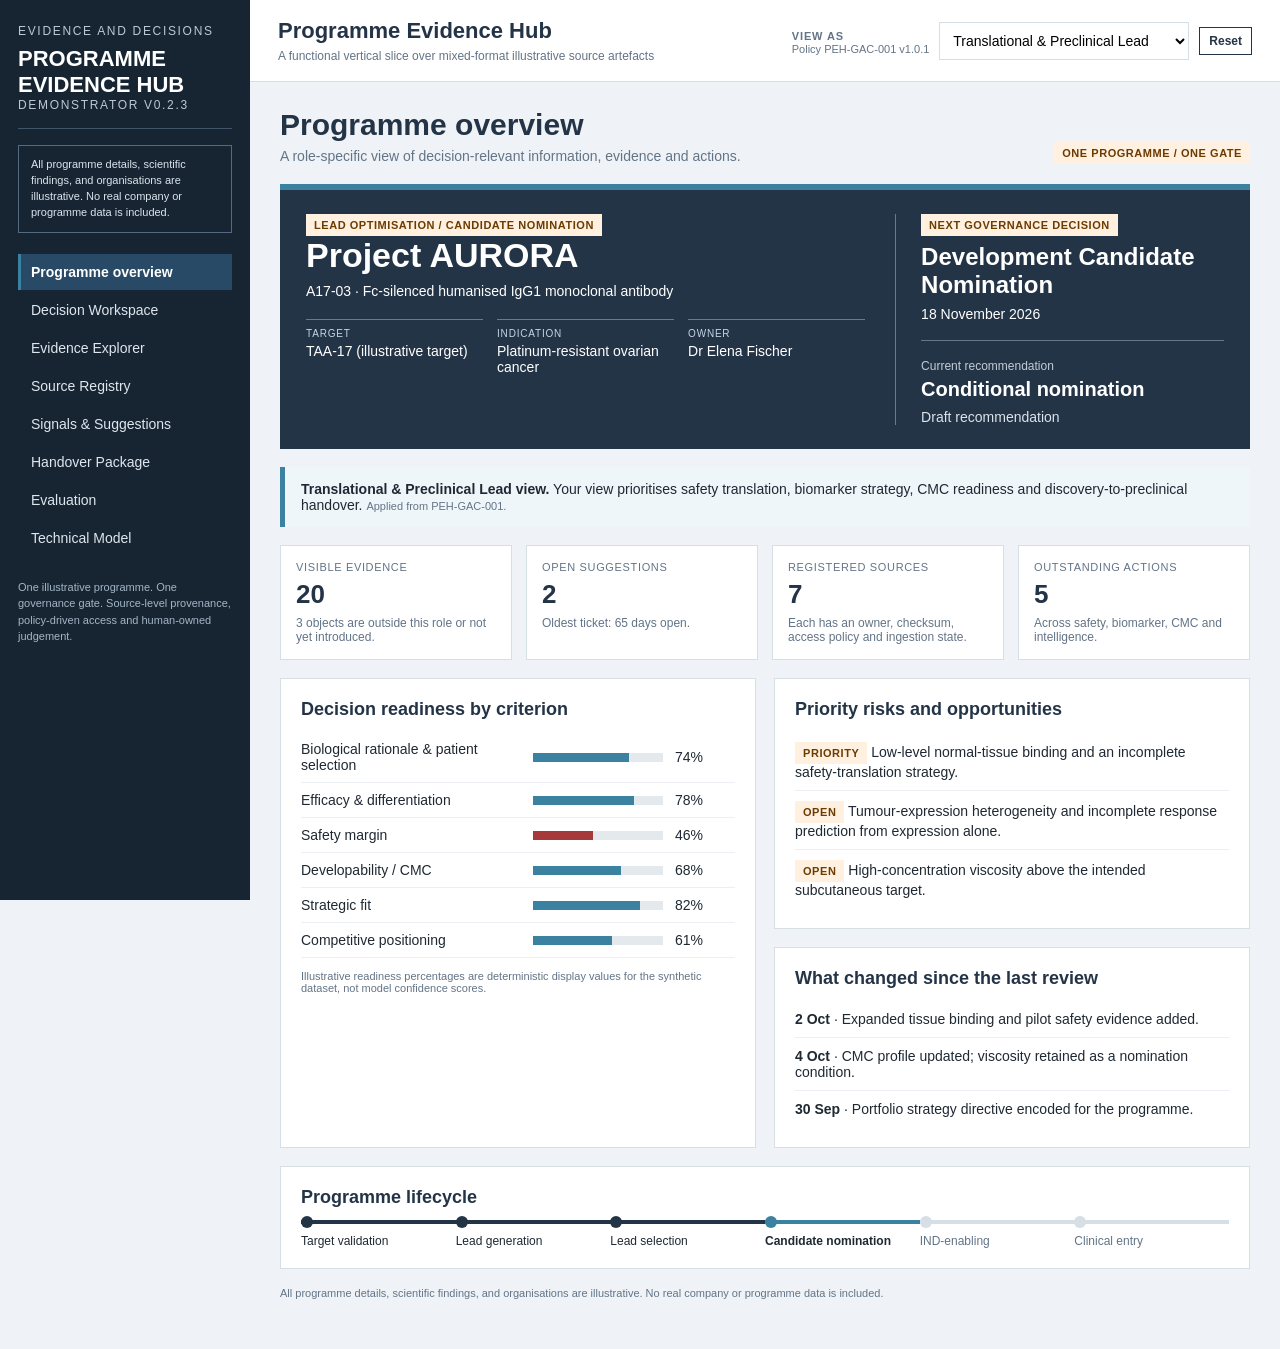
==== index.html @ 51ccd205 "Add Programme Evidence Hub v0.2.3" ====
<!DOCTYPE html>
<html lang="en">
<head>
<meta charset="utf-8"/>
<meta name="viewport" content="width=device-width, initial-scale=1"/>
<title>Programme Evidence Hub Demonstrator v0.2.3</title>
<style>

:root{--green:#243447;--dark:#172533;--orange:#3B82A0;--slate:#445467;--light:#F3F5F7;--mid:#D6DEE6;--ink:#1F2933;--muted:#637487;--red:#A63A3A;--amber:#A66A00;--blue:#3B82A0;--white:#fff}
*{box-sizing:border-box}body{margin:0;font-family:Arial,Helvetica,sans-serif;background:#EFF3F7;color:var(--ink);font-size:14px}button,select,input,textarea{font:inherit}.app{min-height:100vh;display:grid;grid-template-columns:250px 1fr}.sidebar{background:var(--dark);color:white;min-height:100vh;position:sticky;top:0;height:100vh;padding:24px 18px;overflow:auto}.brand{font-size:12px;letter-spacing:.14em;text-transform:uppercase;color:#BCC8D3;border-bottom:1px solid #40556B;padding-bottom:16px}.brand strong{display:block;color:white;font-size:22px;letter-spacing:0;margin-top:8px}.synthetic{margin-top:16px;padding:11px 12px;border:1px solid #526B82;color:#DBE4EC;font-size:11px;line-height:1.45}.nav{margin-top:20px}.nav button{width:100%;background:transparent;border:0;border-left:3px solid transparent;color:#DEE6EE;text-align:left;padding:10px 10px;margin:1px 0;cursor:pointer}.nav button:hover{background:#233D56}.nav button.active{background:#284A66;border-left-color:var(--orange);color:white;font-weight:700}.sidebar-footer{margin-top:22px;color:#A4B5C5;font-size:11px;line-height:1.5}.main{min-width:0}.topbar{min-height:82px;background:white;border-bottom:1px solid var(--mid);display:flex;align-items:center;justify-content:space-between;padding:12px 28px;position:sticky;top:0;z-index:15}.topbar h1{font-size:22px;margin:0;color:var(--green)}.topbar .sub{font-size:12px;color:var(--muted);margin-top:5px}.role-wrap{display:flex;align-items:center;gap:10px;flex-wrap:wrap}.role-wrap label{font-size:11px;text-transform:uppercase;letter-spacing:.08em;color:var(--muted);font-weight:700}.role-wrap select{min-width:250px;border:1px solid var(--mid);padding:9px;background:white}.btn{display:inline-block;text-decoration:none;border:1px solid var(--green);background:var(--green);color:white;padding:9px 13px;cursor:pointer;font-weight:700}.btn:hover{filter:brightness(.95)}.btn.secondary{background:white;color:var(--green)}.btn.orange{background:var(--orange);border-color:var(--orange);color:#151c18}.btn.danger{background:var(--red);border-color:var(--red)}.btn.small{padding:6px 9px;font-size:12px}.btn[disabled],.btn.disabled{opacity:.45;cursor:not-allowed;pointer-events:none}.content{padding:26px 30px 50px;max-width:1650px}.view{display:none}.view.active{display:block}.page-head{display:flex;justify-content:space-between;align-items:flex-end;margin-bottom:20px;gap:16px}.page-head h2{font-size:30px;margin:0;color:var(--green)}.page-head p{margin:6px 0 0;color:var(--muted);font-size:14px}.tag{display:inline-block;padding:5px 8px;background:#EAF0F5;color:var(--green);font-size:11px;font-weight:700;text-transform:uppercase;letter-spacing:.05em}.tag.orange{background:#fff0df;color:#6c3b00}.tag.red{background:#f6e5e5;color:#7f2525}.tag.blue{background:#e5eef4;color:#264c67}.tag.grey{background:#EEF1F4;color:#4E5B68}.panel{background:white;border:1px solid var(--mid);padding:20px;margin-bottom:18px}.panel h3{margin:0 0 12px;color:var(--green);font-size:18px}.panel h4{margin:0 0 8px;color:var(--slate);font-size:14px}.grid-2{display:grid;grid-template-columns:1fr 1fr;gap:18px}.grid-3{display:grid;grid-template-columns:repeat(3,1fr);gap:16px}.grid-4{display:grid;grid-template-columns:repeat(4,1fr);gap:14px}.hero{background:var(--green);color:white;padding:24px 26px;display:grid;grid-template-columns:1.7fr 1fr;gap:30px;border-top:6px solid var(--orange);margin-bottom:18px}.hero h2{font-size:34px;margin:0 0 8px}.hero .meta{display:grid;grid-template-columns:repeat(3,1fr);gap:14px;margin-top:20px}.hero .meta div{border-top:1px solid #617D96;padding-top:8px}.hero .meta span{display:block;color:#C5D5E3;font-size:10px;text-transform:uppercase;letter-spacing:.08em;margin-bottom:4px}.hero .right{border-left:1px solid #617D96;padding-left:25px}.hero .right .big{font-size:24px;font-weight:700;margin:7px 0}.role-note{background:#EEF6FA;border-left:5px solid var(--orange);padding:14px 16px;margin-bottom:18px}.metric{background:white;border:1px solid var(--mid);padding:15px}.metric .label{font-size:11px;color:var(--muted);text-transform:uppercase;letter-spacing:.06em}.metric .value{font-size:26px;font-weight:700;color:var(--green);margin:6px 0}.metric .detail{font-size:12px;color:var(--muted)}.readiness-row{display:grid;grid-template-columns:220px 1fr 60px;align-items:center;gap:12px;padding:9px 0;border-bottom:1px solid #ECF0F4}.bar{height:9px;background:#E4E9EE;position:relative}.bar span{display:block;height:100%}.bar.good span{background:var(--green)}.bar.warn span{background:var(--orange)}.bar.risk span{background:var(--red)}.list-clean{margin:0;padding:0;list-style:none}.list-clean li{padding:10px 0;border-bottom:1px solid #ECF0F4}.list-clean li:last-child{border-bottom:0}.timeline{display:flex;align-items:center;gap:0;margin-top:12px}.timeline .stage{flex:1;border-top:4px solid var(--mid);padding-top:10px;color:var(--muted);font-size:12px;position:relative}.timeline .stage:before{content:"";position:absolute;width:12px;height:12px;border-radius:50%;background:var(--mid);top:-8px;left:0}.timeline .stage.done{border-color:var(--green);color:var(--ink)}.timeline .stage.done:before{background:var(--green)}.timeline .stage.current{border-color:var(--orange);color:var(--ink);font-weight:700}.timeline .stage.current:before{background:var(--orange)}.option{border:1px solid var(--mid);padding:16px;background:white;min-height:155px}.option.selected{border:2px solid var(--orange);background:#EEF6FA}.option h4{font-size:18px;color:var(--green)}.criterion{display:grid;grid-template-columns:1.2fr .55fr .55fr 1fr;gap:12px;padding:12px 0;border-bottom:1px solid #ECF0F4;align-items:center}.criterion.header{font-size:11px;text-transform:uppercase;letter-spacing:.07em;color:var(--muted);font-weight:700}.count.support{color:var(--green);font-weight:700}.count.challenge{color:var(--red);font-weight:700}.statusline{display:flex;align-items:center;gap:10px}.dot{width:10px;height:10px;border-radius:50%;display:inline-block}.dot.good{background:var(--green)}.dot.warn{background:var(--orange)}.dot.risk{background:var(--red)}textarea{width:100%;min-height:120px;border:1px solid var(--mid);padding:12px;resize:vertical}.filters{display:grid;grid-template-columns:1.1fr 1fr 1fr 1fr 1.5fr;gap:10px;margin-bottom:14px}.filters.registry-filters{grid-template-columns:1fr 1fr 1fr 1.6fr}.filters select,.filters input{border:1px solid var(--mid);padding:9px;background:white;width:100%}.table-wrap{overflow:auto;border:1px solid var(--mid)}table{border-collapse:collapse;width:100%;background:white}th{background:var(--green);color:white;text-align:left;padding:10px;font-size:11px;text-transform:uppercase;letter-spacing:.05em;position:sticky;top:0}td{padding:10px;border-bottom:1px solid #E5EBF0;vertical-align:top;font-size:12.5px}tr.clickable{cursor:pointer}tr.clickable:hover{background:#F7FAFC}.evidence-layout,.registry-layout{display:grid;grid-template-columns:minmax(0,1.7fr) minmax(360px,.85fr);gap:16px}.drawer{background:white;border:1px solid var(--mid);padding:18px;position:sticky;top:105px;height:fit-content;max-height:calc(100vh - 125px);overflow:auto}.drawer .claim{font-size:17px;line-height:1.45;color:var(--green);font-weight:700}.kv{display:grid;grid-template-columns:135px 1fr;gap:7px 10px;margin:14px 0;font-size:12px}.kv dt{color:var(--muted);font-weight:700}.kv dd{margin:0;word-break:break-word}.source-preview{background:#F5F7FA;border-left:4px solid var(--orange);padding:12px;font-size:12px;line-height:1.5}.trace-panel{background:#F7FAFC;border:1px solid var(--mid);padding:14px;margin-top:12px}.trace-panel h4{color:var(--green);font-size:15px}.trace-route{counter-reset:trace;list-style:none;margin:8px 0;padding:0}.trace-route li{counter-increment:trace;padding:7px 8px 7px 34px;border-bottom:1px solid #E4EAF0;position:relative}.trace-route li:before{content:counter(trace);position:absolute;left:5px;top:6px;width:20px;height:20px;border-radius:50%;background:var(--green);color:white;text-align:center;line-height:20px;font-size:11px;font-weight:700}.concept-chip,.evidence-chip{display:inline-block;border:1px solid var(--mid);background:white;padding:5px 7px;margin:3px 3px 3px 0;font-size:11px}.concept-chip small{color:var(--muted);display:block;margin-top:2px}.evidence-chip.omission{background:#f6e5e5;border-color:#dfbcbc;color:#7f2525}.evidence-chip.false-positive{background:#fff0df;border-color:#eed0a8;color:#6c3b00}.evidence-chip.correct{background:#EAF0F5;color:var(--green)}.policy-box{padding:10px;border-left:4px solid var(--green);background:#EFF4F8;font-size:12px}.policy-box.gated{border-left-color:var(--red);background:#f8eeee}.checksum{font-family:ui-monospace,SFMono-Regular,Menlo,monospace;font-size:10.5px;word-break:break-all;background:#F5F7FA;padding:8px}.lineage{display:flex;flex-wrap:wrap;align-items:center;gap:6px;margin:8px 0}.lineage-step{background:#EFF4F8;border:1px solid #CCD8E3;padding:6px 8px;font-size:11px}.lineage-arrow{color:var(--muted)}.mapping-table td:first-child{font-weight:700;color:var(--green)}.signal-card{border:1px solid var(--mid);padding:16px;margin-bottom:12px}.signal-card.high{border-left:5px solid var(--red)}.signal-card.active{background:#EEF6FA}.suggestion{border:1px solid var(--mid);padding:16px;margin-bottom:14px}.suggestion.dormant{opacity:.55}.suggestion .actions{display:flex;flex-wrap:wrap;gap:8px;margin-top:12px}.ticket-status{display:flex;align-items:flex-end;flex-direction:column;gap:7px;white-space:nowrap}.ticket-age{display:inline-flex;align-items:center;padding:5px 9px;border:1px solid var(--mid);font-size:11px;font-weight:700;background:#fff;color:var(--slate)}.ticket-age.open{border-color:#E6B35D;background:#FFF8EA;color:#7A4A00}.ticket-age.resolved{border-color:#A9C7BB;background:#EFF7F3;color:var(--green)}.ticket-meta{display:flex;flex-wrap:wrap;gap:14px;margin:10px 0 12px;color:var(--muted);font-size:12px}.ticket-meta b{color:var(--ink)}.audit{max-height:310px;overflow:auto}.handover-section{border-left:4px solid var(--green);padding:0 0 0 15px;margin:18px 0}.handover-section h4{font-size:15px;color:var(--green)}.checklist li{margin:7px 0}.eval-q{border:1px solid var(--mid);padding:15px;margin-bottom:14px}.eval-q .score{font-weight:700;color:var(--green)}.eval-grid{display:grid;grid-template-columns:1fr 1fr;gap:14px}.eval-block{background:#F7FAFC;border:1px solid var(--mid);padding:11px}.eval-block h4{font-size:12px;text-transform:uppercase;letter-spacing:.05em;color:var(--muted)}.citation-ok{color:var(--green);font-weight:700}.citation-bad{color:var(--red);font-weight:700}.disposition-row{display:grid;grid-template-columns:220px 1fr;gap:12px;align-items:start}.disposition-row select,.disposition-row input{width:100%;border:1px solid var(--mid);padding:8px;background:white}.architecture{width:100%;border:1px solid var(--mid);background:white}.schema-grid{display:grid;grid-template-columns:repeat(3,1fr);gap:12px}.entity{border:1px solid var(--mid);padding:13px;background:white}.entity h4{color:var(--green);font-size:15px}.policy-table td:first-child{font-weight:700;color:var(--green)}pre.policy-json{white-space:pre-wrap;word-break:break-word;max-height:320px;overflow:auto;background:#172533;color:#e8f2ee;padding:14px;font-size:11px}.redacted{color:var(--muted);font-style:italic}.footer-note{font-size:11px;color:var(--muted);margin-top:12px}.toast{position:fixed;right:22px;bottom:22px;background:var(--dark);color:white;padding:12px 16px;z-index:50;display:none}.toast.show{display:block}.modal{position:fixed;inset:0;background:rgba(4,18,14,.6);display:none;align-items:center;justify-content:center;z-index:40}.modal.show{display:flex}.modal-box{background:white;width:min(680px,92vw);padding:24px;border-top:6px solid var(--orange)}.modal-box input,.modal-box textarea{width:100%;border:1px solid var(--mid);padding:9px;margin:7px 0}.modal-actions{display:flex;justify-content:flex-end;gap:8px;margin-top:12px}.top-status{font-size:11px;color:var(--muted)}
@media(max-width:1150px){.app{grid-template-columns:205px 1fr}.grid-4{grid-template-columns:repeat(2,1fr)}.grid-3{grid-template-columns:1fr}.evidence-layout,.registry-layout{grid-template-columns:1fr}.drawer{position:relative;top:auto;max-height:none}.filters{grid-template-columns:repeat(2,1fr)}.eval-grid{grid-template-columns:1fr}}
@media(max-width:760px){.app{display:block}.sidebar{position:relative;height:auto;min-height:auto}.topbar{position:relative;height:auto;align-items:flex-start;gap:12px;flex-direction:column;padding:18px}.content{padding:18px}.grid-2,.grid-4{grid-template-columns:1fr}.hero{grid-template-columns:1fr}.hero .right{border-left:0;border-top:1px solid #617D96;padding-left:0;padding-top:18px}.hero .meta{grid-template-columns:1fr}.readiness-row{grid-template-columns:1fr}.criterion{grid-template-columns:1fr 1fr 1fr}.criterion>div:last-child{grid-column:1/-1}.schema-grid{grid-template-columns:1fr}.filters,.filters.registry-filters{grid-template-columns:1fr}.disposition-row{grid-template-columns:1fr}}

</style>
</head>
<body>
<div class="app">
<aside class="sidebar">
  <div class="brand">Evidence and decisions<strong>Programme Evidence Hub</strong>Demonstrator v0.2.3</div>
  <div class="synthetic">All programme details, scientific findings, and organisations are illustrative. No real company or programme data is included.</div>
  <nav id="nav" class="nav"></nav>
  <div class="sidebar-footer">One illustrative programme. One governance gate. Source-level provenance, policy-driven access and human-owned judgement.</div>
</aside>
<main class="main">
  <header class="topbar">
    <div><h1>Programme Evidence Hub</h1><div class="sub">A functional vertical slice over mixed-format illustrative source artefacts</div></div>
    <div class="role-wrap"><div><label for="roleSelect">View as</label><div class="top-status" id="policyStatus"></div></div><select id="roleSelect"></select><button class="btn secondary small" id="resetBtn">Reset</button></div>
  </header>
  <div class="content">
    <section id="overview" class="view"></section>
    <section id="decision" class="view"></section>
    <section id="evidence" class="view"></section>
    <section id="registry" class="view"></section>
    <section id="signals" class="view"></section>
    <section id="handover" class="view"></section>
    <section id="evaluation" class="view"></section>
    <section id="technical" class="view"></section>
  </div>
</main>
</div>
<div id="toast" class="toast"></div>
<div id="amendModal" class="modal"><div class="modal-box"><h3>Amend suggestion before recording the human decision</h3><label>Amended action</label><textarea id="amendText"></textarea><label>Rationale</label><textarea id="amendRationale"></textarea><div class="modal-actions"><button class="btn secondary" onclick="closeModal()">Cancel</button><button class="btn" onclick="submitAmendment()">Record amendment</button></div></div></div>
<script>window.EMBEDDED_RESOURCES = {"architecture.svg":{"mime":"image/svg+xml","name":"architecture.svg","base64":"[base64]"},"schema/programme_evidence_schema.json":{"mime":"application/json","name":"programme_evidence_schema.json","base64":"[base64]"},"data/programme_data.json":{"mime":"application/json","name":"programme_data.json","base64":"[base64]/[base64]/[base64]/[base64]/[base64]/[base64]/[base64]/[base64]"},"config/role_access_policy.json":{"mime":"application/json","name":"role_access_policy.json","base64":"[base64]"},"config/role_access_policy.yaml":{"mime":"text/yaml","name":"role_access_policy.yaml","base64":"[base64]"},"module_to_capability_mapping.pdf":{"mime":"application/pdf","name":"module_to_capability_mapping.pdf","base64":"[base64]/iv70dexeARfROr6yXHUJDd1mthqZ+4jTUISEpJgAdCKZu7H3y5IglQqVcmFI2sovBB4drHP7mL9J/wJHosYS5bgBX64CgJ8JmkUMlA7qMGHOE69KIgDSCPmpekqhXDppbEf+REoDtufgNkPTn+1gZW3hM2v//wFp8Nmi90+fhhEsRfGURhCnDCPpYzBpoKbD4+/vXm8e3hYw/qPd6/X7+/X8Pb3V7CAp/+837xdb97dw9Nvvz9i993jZv3L3f3mH5tPsPkJ1hvwIvyL0zTAZ9wJ0CFAtBYBg+QsgiD2YoYQLIJ3ZdlqozIjXjho2aqcQ5Pln+G/UEvIS8FrA0VmsnFj3GJYM0kiXBQRnKz5IdtxYOMLH1HHwxsxG/Tg+96KhRHk1d8dAG4WDArFkYk8SYiv+fESom5TJXcqqyoO6xdR8BrleNs+QyWLtuQLIxd51mTPohTmCFXWNKLeXUEYJemIMIgSP17hM10GSQxeGCZBHPcI2aBw5k8R+j20J5PVRVbKmgN+Fw2pp+AlalxlzyVHVSN4I82x4fDie8E1XHEy4lotERhqDs0Sdeee1nQXS/pL4t7ggrA31+urRv1qLIp9tPfh2UvLBgP34lNxA+pAge/[base64]/Sl3szvPDeyfqr5cnywerbFl8m5187WdvueRbCqLklSkj9qC/ri+Nzvhi/vaE6V9G5ifOnwVCZYRqn37f0a54LTSZTc16cXxhjirdkUfB9C1+yyOP5TSL0s1Zh37XJvaxzxQ1y9HQ3UVs7t8Z7fr+lH3mM+d8p1GtHHOSKbE3TXloeGFLZ0iFg8ZJ8VG9R1EyXLgrHPa0vClg13Agb9kRteFmKHVnCNROI/B/YPPCduIbnBvgXw1WNPo8Pdmj2mcHwNJzlTb7P6h3vdD64jmEs05prTWdzzbyiVXcS/6/OurD+lFMyILYit64tHzW4OKPBm7xV1mZ+Bs2rDF/Mka1GCf6SlddMdR4t3xMCzGp4icomH2zTG30Lpag/A6nPYMNkaoc/SKYBOgWp3ILXYOSp9m+t8LpV24z8Bm6ghBOoPy8NB2H2kIuONfqCmx+pMs8BbRRCshmFMywtdvQgyAqNjB8GoHgQux1Xl5ABs1qch2cUzTtu7y44qZFfPvuhbd3Zr2s8Io5Cl2hvmML2+4t8UEDR+2dNWUe+/yu9DM8qfY1ZqPkf51WvGntKA6xFLpFTXwZq3yD+Njetupi2juSZA9O6zmWB+YxQSB1k+C1gqsPVLSViRIHttqOU05q+HZB2rM/QCkerQ2eBlPo2LswB/1FirqUb1CV5q8H2oNepZWcXyQbQY17mXDFKLtWlRHMJaTADO97IF+IpbrfI9IJUfoUfSTCHo8DobpQs4bCnnDvneMDosvYi348ecCtV1cV8OsbDntdXuDAPtAe8LFCyvygUoqph5zQ0ddCKzvc5o8R6inRbysMFyjp6zAPzrmnKIxAMpISsMlHf4mUZQwoZnFPbAJd/aUqB0WBR8eqZK70XDSjMNzVslawgA5SRSE+EkjjziPekkl9jyjySnGRe/e7ON97CjvpdxqEMx7DXBUvIWqR0n3tepEkUzgHylZClROeNoezEvXztzGEvNF69rkWZeUB9UFxzhfnjYY++2ykNDtlggzdVdonRjjbzYHnqwwNlOWOa9rmWh5IXu7O6WoyaxDsEvXuFOfMgfUAnVxJXRIXmNXhbDCmlTVko2GB/i33KIK3M0QWWQmDGVhuc2qC7xixS9xEG3brGZTp5oM9srgaaecT5wzHXnX8XOGySid1GuhDeVdcGkS+nXtEsPl5JrRedbxqD2sQOMFMtyLlevfHMFHFquvE8WyIf8eC35Chz/KWzLZ+c8v3D/VA56SPyaSZ0iUezZI0PbYnMsfFkyqPhKuNAIiIrB1otJth0BbOYHd8c/8nYy+s52zeAX3h+EsYp4jx8S/r7BT16bvqLWqd7ZwQ26BQybwm4vQHhncElcD7tgAkR18Otv+OZnriY7iIFmZItjpzNo+TzJ9z0+s1nnhg2uDSeFcdRUCpkZ7uzVg+Uln6Fzrcf3JKq+1T2TBM/TlNXVH18g5v+G7+fqPh+cGW3aqxKUbOEJzvkTwf8k25/MnEy5cJCXdFuOmg73HB4OhiOQ7YcNxmz7WHQFt0mg7Y9DNrq2mTQtrtBxsLONRBg1xgBB9GyoySNu8Y4Hq4mArvGOB6v0s44aNw1hvGP5yulLJ0U6//WmFjYl6JWX5ev2bJnzwcqb8EzGXemjv9CKyHb6+ffUBF/Wg+g5iRN3XU3pO51RxbQHCMXsmphnQn2T30y1ci5qkSN6QtdWFqMYLq7LsGvVKLq/xHTU1kqTWvJAgmJk1x61iITqdAy5u2NVGaLSZ1c6JwivVT5nnc1dxupbHSQraH4aescW6E0uop6h7wh93BCkY//[base64]"},"sources/06_competitive_intelligence_brief.pdf":{"mime":"application/pdf","name":"06_competitive_intelligence_brief.pdf","base64":"[base64]/P6OzT+auzD6Mzent9SgO6+u/D5O3Z5HxEVxfXY3QPx5Oz18PR5I/JZ5q8oLMJBQr/OooEnrpLoIsgwoiLgFP4YARCB5rziPsIzoti2bR10uZfLTXVsk4tLZL0jn5SWVFa5LZsaZq0ycYxXKxsaoFkZHTP5mUys8Q3Cz4C4/UK3kcRqjDAckPp/[base64]/bgCIpbygv02I5tdPgAEYmNL+pNh712fB7ychf90ub1DPbDtIiaRoqkE+TJotDdBkltkIRXBsHrGEIAqGgGa02Mpe91uL7wHLTIzu5BQg3TuGAdV6VPjTb0G31DfiS/d7augSITT5zjxR9N5aKvLyzU2oram/tBtU/YSPNvVzTOsfKPPEk1TaF5XxqXdpV2ed30tb5bAZ5B+T4TXvxVvUDzGZ56lYmxSGetGQBO8yTK8ucORBUbAJmJA24A+leOfbVO9zMEXE/I4i1iBV326XDPTZus6/W6OiBNTtW0fvrjE0+hmLhUvDngX7oPMC3p3BHUWsuHsaJI0sZIbzfN3/VohrvsRazQGjxBGOXiBIHwqCxhfWMUrJAyEl6+7AHyRAvC/kTXIxh+mviDp08y2wNb7lXHX1Z2mZLfvc8GdRwWDi4p1b++T7/o7WOafju8u1wwMMDXBzJ8eVt0qDuP07VkXyd5tU8qe9sPbBlnae3dnqAP+j8GV67a8EIxWfIwwGT1Pj6hHKTWRSWmwJXjySzrS/y9vuiapb1SrMnydTJASL+Zx/zSh6b+dPx8NPFYeaP5PgSBRYlOU+T4nH2j+Tvuuz270HWpXo+668qHEc3K73RpnLkc1QOlLzaNgscL2u+F7Wd4rhIbvIib3/sJZ2rY5M+ejscvzs/O0z7kVz/Nu1H8vfkTf8sp5s9n1X1fFl0RdzdDKZVg4sBNcvFoqpblIFFnUASGxhO6mrZ3t/uzH/g1b16uTtohFt6FK1vuOM38Psvvp/dm9G3rSvCfH1Ud+2Crvwo2xphO71sZ+Zmzj5LuGNshtBY9UMrm340Vv24MWz60ej6OZedvpyjdWPbE4+UF4Sf0P/eHpdMdsy5CevGZsbHPZcuzGRPefsRnt5fL8ejZe0ObNzKcXnEPm6T/Qf22rsK+daV73n34b/DTDCtwtDgaWKTmjTUocS7pjA8VCYOjdGChQxtbSTGY2PxlYabFCukycwU70/az1UmC0Uo0c8xS+GZ4akfs6wZwuWhdL9V3HvKTOhmmSk+bjV33r1VuVmJVogv4nFWsVLBkotV+pXa97iVoYvuZb9T/KvHoUu10uLZCMsdgLvQEFbWBYsQFdJwMCF1B9VDiTvAELwDVCBRQO0TukGfEJiB1IUnI+ps9D0ZwO5GlbAvD6Qq2HHFpLjk2AFT7CYXN+gy7k97AVlHX0e/k8aKND9mnHg8Sgo9PhdgJDsROcS6EWfLUQ4LAnl28pCO9DAWTpIauMZ+psfWrzc74oFQQye10Es2chLakY92dv3snhlEBi7Qu458JSdXnv1r46LI07ylEqU7KQZt3jRLnNR5c0cLvOfuCO7j/+MCphIKZW5kc3RyZWFtCmVuZG9iagoKOSAwIG9iago8PC9MZW5ndGggMTA0Mi9GaWx0ZXIvRmxhdGVEZWNvZGU+PgpzdHJlYW0KeJytVe9v2zYQ/VfuY1Y0mkiJpDQMA9LMXQIsP+q4G/aRkyhbqyW5lFzPwP74vaPkJEuCGsUSBabM47179+58/EyfKRKpEEZTJOMklxKrydJEkF9SSzFlsYpgSEnlCialKdFRpuI0Tsk7qt6QCA+Ov1tQHmla/Pr9e0kZLSpsx3gEpSpKVJoklAkTmVwltGjo5HZ+88v87OpqRrPfLn+eXZ/P6OLjOzqluz+uFxezxeU53d18nGP7bL6YvT87X3y3+IsWb2i2oCjFv8oyiVWNCYwMMliYgSDzIgOpIiVEJgKDy/V62w/eDvUXR3239YWjjS0+0T/UdlSsa9cOVNrBPgRGiAOmkkgmyZ5g3tqlI/ng8AEa33uIiYVRcJEgXTRfKwAHyyZBhXqcT0yjhnd1s13bwZXk/h6cb+2aelu5YU/bDYi7YzyS9BEPKZTOseoYDMADX7ODriKZeOTRUyK8EagsOTxH/QFhuQTT2RN0w00xdH86TzKWGvKGA/[base64]/X21p2GFvBu7p2JlW/x2hpWj0hV1D3bHeOjkf9drat8fTSVjlcJDydgkOtdGOy10IWNdGa2VkbrQwsAGu9G5wVm8HTxi2Ctt8Cl0iQe0+CR8KmyWWBWjBLwEexLoasJXJh7x2I43pUvsSnBwOg2fhllA3oR5AEcY3q+0k+6nIxKl3/[base64]/WM175lx9GRikk74nxdr2/bEJo/JXmjB32+XS9TxBV9vGtmTDSD4WXcevdw/M3Wm3cW2Ya+PdfNpYv8SkL3zN117X8nhuNjyB/zumD+ObyrqqnHdt4fq3weJd0fmSdisHWM/Yh8FfwFzzLXPadk3djkPe2/EictR5jlHW/L2fRm5E1x3Z7dA141Vzf2kexjBhQu+s97YdnlwOH/[base64]"},"sources/07_company_strategy_memo.pdf":{"mime":"application/pdf","name":"07_company_strategy_memo.pdf","base64":"[base64]/iv7qUMztaqTdCdp2skMAZLQSYAYpzP9eJbOoKAXR5LtMNMf32dPLzYUYhIYY8Td7e09++xqd4+v9JUcEQgRKnI81489D88wCnxB9RWV5FLkSgcLAclYYkkq8pUTSTdwA6oNLV6RsB+Iv5lR7Ciaffj9rUcRzRaYdvERFEjHl4HvUyRCJ4ylT7OCDi6m5++mhx8/ntDJ36fHJ2dHJ/T+8xua0OU/Z7P3J7PTI7o8/[base64]/+X2FqkkAQEToMdNvfLh3I/vr27+mS0Ng/zI2TsuKEb/6DSXQebrytTJo/oRxFz/EDJH9N/vilN/bBCReBlbxwPJ4j7J3AUdGGMoKmzNmsMzbOq0PWNqSepQWbAWzbEaQ9hAooiDzVntqGDndBFRFZrXWe6tFnFlGlVmBbjvN/[base64]/yGDt2zkf13pGvWF2ooqvAyl2QxA7pSbpoXYHpe+AK5t7UR7AYhc3uAfG4ZoRvBKGl13rQd8jUjbZGOkHfC0aRltxiWTXV0tl9C4KhGaptnj1xeAf8etoy0DviNrUmvuOda1HxzAFxju4iI0ulE09ojTdzjiL3y/8P1iM1bgYqyCPMrp0q64O/PunVl3R24r8bAWW7y3S3Y4rKFAb1cwGOZRirfzGHTzQvpddPBR42B7lh9FHf28Pg6G9U8P9ypB9NSLyp628bTgtGYTQ9eAXdTVF7QDdPh5ej493NMyBUo9u230uzT/Z7jwXOnjBuYpgRuURGccK99zFa4EYYBnHGKEO8Qi9HkGX6XQs6mFMioJYyu5CD08Bb4edi9UCl2emiuJ+VSxVmiDvFSsEWPWoRLscyErlbEn+djlQ7d5vcf8O9fF55sfGDaAQavES62JPj6SzcRvA2AwBPOCjQBVbHQaSsgE1mSWc6FBMnyW6A0VTJ2lxbd0BR2B/Dd2hHYUsQSPgSFkijoqWbqjSjHt/rgLO/qTIswkkNpLl5AvdsnowgUYRpsXKuTQAXupnbO4QmmRuYqZtUGEv1Rnm90VW8bjnktl9aTWOg6cEJLBGEyJPSO2rCSWR+nP+5BkrygrA8k+hFjOH3UPTLIHUl7rA30IYw7F2PJs/fx66CxMgdsRGoq6pWphK9bVWCDHe9S+u40fP+lu84R8US64/+F8MVnk1WaoTTvXsEcxyOcni/GOObseL7f8P6LrapWjQzXosJMq5f682d4gJyjgN5jbvXS25ltLTQU+NfrgrLFN7u1v2GQSiCMl5twID5Vrq6vQpb6y5tKqwd0WBCSGMbBnapObNa4GO9daW6CrFRfx/JZLM85Hj9HkBoUQ25FyoZJ7OBC70TW3cXe8+ek/[base64]"},"sources/02_efficacy_results.csv":{"mime":"text/csv","name":"02_efficacy_results.csv","base64":"[base64]"},"sources/01_target_biology_review.pdf":{"mime":"application/pdf","name":"01_target_biology_review.pdf","base64":"[base64]/bNhD+K/dlgFvAivgqCRsKrEC7dmi3JfW+9Yts0zYbSXREKVn+/[base64]/JG8+KOeX3ZxSDdpAYlw83RbFbYbFZ/vUwi02Zkvab7HrdmWpt53q789c+WWOdFZMeBBTJ7OB73dwQ3kZq2QJHXZH+V0qr9P5gndFWrbMH7ZHWPRVHcfi0qVKJoK3ZmB1QqIGmcBoUQgPQFpSXavsTwK+IBDLuP8+ZiWOi2gqnNTl1Bpa+uB2Tt6/AFFOEydv3fG4etMxj99fTVMqD8KkYjC6CCK41l6oJD2xNT7vSkrCykstcGoca/K+VptdKHWsDf7OmvE8XM7idlOoWbMVhVKV894UPNUFxZyVDdSnAVDIuLe+/GHKfM0A7XX1U5liAX7tFDZsIyY/+ZQelz2QbN2WFb+Cwxhh+FiWFJXWA/Gj3mmHlUGVm8L3EJ9PPWzlSkLdba/dT4suyvM5E491BqvK3drGVuXao7S2+oC0mINm7pYOdGlR3ZnqbV4teWqqAYVRrwJ+BVBH1HIa8A71eTjCvOHjGFtClO+oCt/DAaZeboZv4P8kcSEq8lfOn+ZCnXgAoAp5hWqRlV4KZrNZt7eL6W292fKTk+0bvSyNMsstZX9TkZh8yB8EIswibGJQhG7NokxYYO733AGv+PfNwg4PJ0SprzLW9xrBl8aU8/Q7w7PBp4NGXCU9CxJZ5A9g+wMrGdgRwMJRYPi2g6AiMOkXNv1UqTJ9bq262WMNr2uPfbe4vN28ULayjnt0tb3eosHvclbXeKBx1vb5nJpDn3LpCq26Va5k34xe5VBFBG89hjh/eyVuhSSBBGjbCh7JeHFMSPpazzuWP4fv3zc7+U19YJeOC3T+4ynfyCQJWGACndUT/T17lRnDEStSAS44MkOf+GJVBGXIqJSSSJXMomYJNiTyI1UNIz4cv3mctiKeEATwibPfVrGG/tfJX/fzUMysuH+MB8GE4YTCf4gTEKuB/bqRIA/zF2612sM273IMMSQT+J7xhAfYcgfZgJD/iCYe44z5A/znxjyz4cbhqIRhvxhPr+YGJ1Y8gfifAJL/jBNiMvVWg+uSQC9CjlkLMD5w0w4Pv4gnE0gxh/mcHyWdYVHaGXcd6phgq7DjxjhxxsF68kRdrwh3jiAmUvvxjm6wtmx9WajVxrTT9gYLCXMsrYVNCWErp6vUDTQQ37eZnXutV80tIYfigbaFQ2nIQOOXJ57bgo7U9yzxD/UE63hrJ7gPQPvDP2FnOBj0YrLmU8v3fRIFB6U0dQdx5fOTmVyILOpQI4vR/tt/5wcywyaREHYVgO41QFHGii24vDR/UB9EoiW+8j9d+EmcEGz+P6Cg12aYWmpc4UyKI21UO0wD3eFpvtecyqsm6+8mYWn1AJW06jWulI2gAWOxgJ8fvZ5vhkJa4wGhanAHr7AgTopr95X6b3qlai3/[base64]/Cv3SBkiLPn7MZQwMNNCG9zO9FHYl0RgS0GSA+nw43s2dhNapunYHtnS3eze7voRGI84TxNgIghzIWhNsyjkYJegIYCMhyyOwhDiPKajOAGRsTBKojABi7A4Bt5fVH5WQM4SKD6dXgjIoFjQdkAXh0iwmOdJDpkIGfVSUQNHtz+ui8tZcfURzmefb65vi/m0uJl/KO6hOIZZASyiO84yQWv8SvIVJaOTDoVD+i6KECxJU572KF+sWVrZNAizjapQlwiX7R2srfHGb9cIzrSWNteyfIAJqLpunbfSqw0dbbVfoVclVNJLMLre7ugRkRE5DgMWp+JPZLlE4LuGr/C46+As7GVNI86yOAuhbP5lBYGJUVo62Zs6DZgQGUka9aBX+/wLaZfo4UyZ2iy3MMeNwqdDhHi6IySiNIhzWrOEvAcWhqmI44EQjwZCnO8TCiAchb/H0sP02/xmPoUXKKbTCUnzAt/ROmU0cCYOkEmyeE8dwWNyl/EkIF2IFH1mYyZ4OJDJWfyWDU+6nS5vOzexMfpVJaLRecuISBeoofsIipVyUJmybVB7wGflvOsDAN6AW5kn6B/0SPlCjaZ1gGPASqnhDqFW+gGrrkEOcx5VWKpudgZXHghBGw+SfiRZd4kcgmos7blSEbJaEF3pHNqeqrwz7e8G37vLDkkYpd1vkR4OGM9HP5P3/DwfqBN4jRtJcx5CDoI95P8wj/9tnsgH84pVL2ulyC2caNMo/ereY4uufyE1n8iPFdoxaXdD7qmNNFtbWZL5ndLUSdpOHA1S9r19FpBKXbteG+tHu2TVD9pnwCxgytNJEJ4QjqqRdPBSaaWX0FKN7T78drAIn9cWXS/[base64]/Wj+AFURCkCXjED3NC8JlmURiArkGCD1kQenEUhhDnMZriBEjmhVEShQloBqs3EPQfXH5WQO4lUPz97ncCGRQrfO3jJ4CIeHGQJzlkJPTQFxc1cHL773VxdVm8P4eLyw8fr2+Lm9Pi481PxT0Ub+CyAC/CnzjLCD7jbZDbUzK0uFMCSPeeQoiXpGmQ9qf8o1WtadMwuHziFZMlg6tuCa1WVtlNy8CoTuPLlpYPsAAuRGesppY/oWkj7R2zvISKWgpKis0cHgYynhyHvhen5OXJtGZAZodP8Dh7BF7Yw5pGoZfk6Fo2h0rhDssHaIPkedY+hP1pnzEzbSmXdgNUVrDkqqH6gWksE624ZMYcC8XPn4VCghih9ILExyAwFPyajQUIwgH/3It3YwkS96aBX9MV8X8r7l28w6KTyy+txii4koCgMqwLk4zbzc8/[base64]/uocSkzV8BV3LuUdZ09YYaz8TjOXWhmzeKKCYzOj/fTzuQPN97LkLSw7C2VnF2q1ct0zwoPdhOQSdDliqhkeXHUlX3LBXaehBkplQajygVVHcfN9Lw/[base64]/+pCTZwFGUZhFkwn3p4hAp8HyK8RMIszmCBIv1iburHrL1LvDwmeRTgc+Bcnri8Rqfk+L7R9+xLDu/rkCQD3XfGvBgQGIfkNGmp5T1eUntnJhwnUz9LktHns0SmiI2j3HYi2+tF0twFPXl9XEum964McWWQhmRceYOyw9ZIVOTY7OD3nyGpKY1kSGPh+wG8A/ckh5MYPG6ngdHdSkMntVSi2hZnCz9IDyc17HLBkfhPDK+bs61eHE5w8DotS9aiVu+fULFNppzCw7lEL3Ppb0EUcG4GicFm38D762LhR/txmTIa9jpnQnxbMtE3JUPmZKLDyZCXyQzj1GIQxH7CgNurywssT3A4mWGvQlNptrMjFYezGTxO15Rbx2zdk/CVpOac4iMd8yKl+ZIYphtXJJxK2FKpBzj78BdumR9pp+E/Fnv3DTV6rUSP4GWxn2f4QBXO3DPPUBLh5g90/xN/790/detJFZtZZ9xXAbe9acew+9p/tvDZklc2ynYs2WxIdgzJbIh2DNFsIDsGMhpyf6iJM09f5hhIGm0Bdvbpy2wP8VWPqbNPX0b7J/[base64]"},"sources/04_cmc_summary.pdf":{"mime":"application/pdf","name":"04_cmc_summary.pdf","base64":"[base64]/ivz5YDc4qyKFElJwLZAmqbbHrZNmrg93Edaom21enH0kiKH/fH3kLJsORtXReM4jkJyxJl5ZjgvvKM78phgLFTkcT+IOcczjETAqF5RST5FvvSwIEjGEktSUaC8SPrCF1QbWv5GzH1A/npOsado/ueLt5wimi8x7ePDSEgvkCIIKGKhF8YyoHlBZ9c3V3/cnH/4cEmXX96/ufx4cUnvPr+mGd3+9+P83eX8/QXdXn2+wfT5zfzy7fnF/J/zrzT/jS7n5An8yijieMpegV6CCCtWAkbhkxJw6UnGIuYkeJ/nXdPWus3uDTVVVyeGNjr5Rn9RWVGSZ6ZsKdWt3jMGi2FPyaFMED3a81qvDLH9C5+A8e4NtpUiFKGH1xUlxY8MAGZ8ABQrI32UxTEUioRjevHhgnSZ0htzb/JqoxdZnrUPdNsVha4fpoSx8g/CcBH6MsYzUrA2eUGAZbkVhg3YMn8sjL+V4rquvpqkpfPPN1c35wDxnIUzP8A/X0zdZFVJzPMxEnSVtNXC1MR96PcXHdjhdVbl1SpLGoJWU6L7Yi96rCA7cIziCEjuns6RZ8r+SkuuVEw82Drv9K5iuxsT0o+j3XMLCBvc3ZOHiHA7AUzO85w2dbWqdVEYSk2rs7xxtlpmZZqVKwwgSjZCwKOPFcTTOSVVsdHlA1X1eA/4I2UNZWWSd6lJvQmMVKh+0tdYtNWGPVKmP69vTJI5K9YmN/e6TMwUZ8FHnDmTyuKofPAEZwyj4dSyYOtY8WMcmdoCOV8bSoBbBv3NrKyKrARakOauM437B5h8X5t2Db/CHyp02S110nY1UO4Rr+qiy/u3gOcyy3Hqu82mqtuG3n98MzOlXuSg3up1lvbHqbBh4HvWrquuBextXaVd0m9K+r6CRAvsVGPVzKrlTKeQLeutCU698fBGO7vrtDuXddZ8mzKb5L7nT5vNxmjmQBKx8nwV0IxZEB/FZksWh0/SeLHksWD2/PSWiZU9+8NbYTjem8dP7SyiI/wn9sZuf995j4VCnOFW/8MUI59KMfgOJ65t62wBWzwNMEO086Vkv7T3QaCqTdPl7dNcuFBeLET8S1yud2e91fXKHGERKB/R2Q9/icXuLMOdTb2pEZessz7NSVFkw9nkKR64smNc39bG/M/M2rX+Tk27zVITZjoR6zjy+D+oqBA4EB/0ElojrCUPSW6aCROeSIJXL+NwJ8GESU/[base64]/oOyKtumoXIoeeGyVb07QxpuPZVlT6P/xY45/YDrPvGehiuq/SE+Py4Um2wFUA7F8N0He9s23HYkETq2KNr1Ozd/YPd/4/vVdsnfRxVisau2+nFOt27VH634B7P+AeWe5thOKDH3SxgM866I3K+44bDmisf9mhsOaygK9ysY9PMMFabzPyvIbjCWhAu/dwxLsRuMKVBk90a0FLvBnuLT01W5iOKfqcqnm6mrjSkPGhLbE0y0BAL9lP/MforH435qnCFmqdnYxAE3vN+l777Gta2VXlSoeW1jNe5VR31pX6t6NF+DOq2QicrKerRxbepwmveN279oYdupFo3aNxC7nYfU1XSLpGt1aaqu6RsrK2ua2fcQJACXpkXVOdoxiNWmzYqsGWe8M3uho1dmqt8SfATuz9yCcBfC/m7ZG3PXZTUEWxiIZmyfD5H3ek/J4QfPNnLQ2/[base64]/wwQreWXAHUDh4TqwUZgQksCNAAaAjnqreEEHvN49UFxZ00EnrPRYc/[base64]/21tEQITdsNIO5Bo1WbnK7VXuwVU7EmZ9mGM+/R8/[base64]"},"sources/03_safety_update.pptx":{"mime":"application/vnd.openxmlformats-officedocument.presentationml.presentation","name":"03_safety_update.pptx","base64":"UEsDBBQAAAAIAIYiVF3CSrJXogEAAJcNAAATAAAAW0NvbnRlbnRfVHlwZXNdLnhtbM2Xy27CMBBF9/2KyNuKGGhLaUVg0ceqD6TSD3CTCVh1bMs2FP6+kwQQqiiQQlRvEtkzc+/JKBrZvcE8E8EMjOVKRqQVNkkAMlYJl+OIvI8eG10SWMdkwoSSEJEFWDLon/VGCw02wGJpIzJxTt9SauMJZMyGSoPESKpMxhwuzZhqFn+yMdB2s9mhsZIOpGu4XIP0e/[base64]//N9MyswzPZ5qKemVlqH8S0pKmHowpBPZO6CkE9c7kKQT1TeB+BYx8C3txCwMmPghvSeynwlgHl8/ifsZDZ5zjj8FXLAXgtvCKgxb2q/w1QSwMEFAAAAAgAhiJUXZEvrizoAAAAUAIAAAsAAABfcmVscy8ucmVsc62SwUoDMRCG7z5FmHs3WxURabYXEXoTqQ8wJLO7wd1kyIzSvr2hoFippQePmfzz5Zshq/VunswHFYk5OVg2LRhKPoeYBgev26fFPRhRTAGnnMjBngTW3dXqhSbU2iNjZDEVksTBqMoP1oofaUZpMlOqN30uM2o9lsEy+jccyF637Z0tPxnQHTHNJjgom7AEs90zXcLOfR89PWb/PlPSE0/8SlQyloHUAbNaLiS1eEg3lQz2tNDN5UJ/D2tnUgyoaH0utOBSu4vGuttvp5D9cy3LIXFO6PY/N0Q7pRQonFdC5i8je/QRuk9QSwMEFAAAAAgAhiJUXSOuDuoRAQAAqgEAABEAAABkb2NQcm9wcy9jb3JlLnhtbGWQTWrDQAyF9z2FmHXjSbooxdgO2XRZCm0OIGZkV3T+GE1Cc/[base64]/H6K7AAJxdOnnx3NXZvZ7D/4p1+AVBLAwQUAAAACACGIlRdSueD15AAAAC1AAAAEAAAAGRvY1Byb3BzL2FwcC54bWxFjUEKwjAQRfeeIsy+TRURkSTdiGtBPUBIpm2gmZRMlHp7sxDd/ceD91W/xlm8MHNIpGHbdiCQXPKBRg2P+6U5guBiyds5EWp4I0NvNuqa04K5BGRRC8QaplKWk5TsJoyW26qpmiHlaEvFPMo0DMHhOblnRCpy13UHiWtB8uib5RcEo25z8Mhmr+R3Kfk/NB9QSwMEFAAAAAgAhiJUXaNS48BQAgAAEw0AABQAAABwcHQvcHJlc2VudGF0aW9uLnhtbO2X227iMBCG7/cpLN/kYkVzIEdEqLRdIa3ESqjQB3CTAaI6dmQ7LPTp104CCaBKfYDc2f7nn5l8GVnJ/PlUUnQEIQvOUst9ciwELON5wfap9bZdTmILSUVYTihnkFpnkNbz4se8mlUCJDBFlHYinYXJGUnxQalqZtsyO0BJ5BOvgGltx0VJlN6KvZ0L8k9nL6ntOU5ol6RguPOL7/j5bldk8JtndanLt0kE0KYPeSgqeclWfSfb8CluW5LkCJv6XYJacqZkil2MSK34Cy+NSa6LTNV6kWIHLzQPSfO/RCoQf/KVVHcnqMhT7Ll+5MfT0I8xEjNzohUX24u5/YX9dt0mCcKBOzLuWzkayPGjPKydPMrJsDWn723YyeYTZSfNw3MTN0wCjLJzisM4iB3HwUidK0ixzAQA80/[base64]/5uNPIDUdAFyodoGAAKPbieAR0odIBCntAnheHzgjoQqUDFA0ARf50vKOvVDpAcQ/I0Bkv6SuVDlAyABQG0XhJX6k0n7KPn5j27a/M4j9QSwMEFAAAAAgAhiJUXTzAsUAXAQAAXwUAAB8AAABwcHQvX3JlbHMvcHJlc2VudGF0aW9uLnhtbC5yZWxzvdTfToMwFAbwe5+iOfdS2OacZmU3xmQXJkbnA3RwgMbSNm2d8vY2/kG2LI0XhMt+tB+/HBrWm49WkgNaJ7RikCUpEFSFLoWqGbzs7i9XQJznquRSK2TQoYNNfrF+Qsl9OOMaYRwJJcoxaLw3t5S6osGWu0QbVOFJpW3LfVjamhpevPIa6SxNl9QOOyA/6iTbkoHdlhmQXWfwP926qkSBd7p4a1H5M6+gTooSH7jzaEMttzV6BoPwaEeWhH6g51nzMVnGonu0OsygR/VRDLEYE3EQ+H6C6KMY4mpMhA9n8Q/wtfwOo19jOaqB7yU++07iYBSDMAa5Hv22ntzTnzQ6jdVEiFkMcTMRYh5DZOlEisWvgh79F/NPUEsDBBQAAAAIAIYiVF1cnEcURAEAAIkCAAARAAAAcHB0L3ByZXNQcm9wcy54bWy1kstOwzAQRfdI/EPkvWs7SfNSkyppgoTEggV8gJU4raX4Idt9IMS/E0IKFDbdsJvR6N45dzSr9UkM3oEZy5XMAVlg4DHZqo7LbQ6en+5gAjzrqOzooCTLwQuzYF3c3qx0pg2zTDrqRumj8UYjaTOag51zOkPItjsmqF0ozeQ465UR1I2t2aLO0OO4QAzIxzhCgnIJZr25Rq/6nresVu1ejACfJoYNE4ndcW3Pbvoat585LpCKMSQ7uQfr5srbG56D1yaONk0aljDCwQaGJPRhlTYVjGoSxBgTXPrx24eahFnHbUtNdy/oljUddzV19AxHwj94grdGWdW7RavEnBNpdWRGKz5FJXi+14EOOcAAFSs0wV0y1gEpceSXME6TEoaBn8KyqmtYVWWyjCIfLwn+YmQ93Q9uYqw1/y889H1N9Pt7indQSwMEFAAAAAgAhiJUXWczJo2bAQAAggMAABEAAABwcHQvdmlld1Byb3BzLnhtbI1TwU7jMBC9r8Q/WL6DkwhCiZpyQXBBWqSGvRtnmho5tuVxS8vX7yRuaQs9cJs343l+b8ae3m96w9YQUDtb8/wq4wyscq22Xc1fm8fLCWcYpW2lcRZqvgXk97OLP1NfrTV8vARGBBYrWfNljL4SAtUSeolXzoOl2sKFXkaCoRNtkB9E3BtRZFkpeqkt3/WH3/S7xUIreHBq1YONiSSAkZHE41J73LP537D5AEg0Y/epJCMx/iN3NUfTNstV/2alNkOGz8i4HUhG+BIGTDzRBWifYREZftIYb8oi4+K41jg/[base64]/sP1BLAwQUAAAACACGIlRdkwptdSEGAADnHQAAFAAAAHBwdC90aGVtZS90aGVtZTEueG1s7VlNb9s2GL4P2H8gdG9l2VbqBHWK2LHbrU0bJG6HHmmJlthQokDSSXwb2uOAAcO6YZcBu+0wbCvQArt0vyZbh60D+hf26sMyZdOJ02ZbgdYHm6Se9/uDpHz12nHE0CERkvK4bTmXaxYiscd9Ggdt6+6gf6llIalw7GPGY9K2JkRa1zY//OAq3lAhiQgC+lhu4LYVKpVs2Lb0YBnLyzwhMTwbcRFhBVMR2L7AR8A3Yna9VluzI0xjC8U4ArZ3RiPqETRIWVqbU+Y9Bl+xkumCx8S+l0nUKTKsf+CkP3Iiu0ygQ8zaFsjx+dGAHCsLMSwVPGhbtexj2ZtX7ZKIqSW0Gl0/+xR0BYF/UM/oRDAsCZ1+c/3Kdsm/nvNfxPV6vW7PKfllAOx5YKmzgG32W05nylMD5cNF3t2aW2tW8Rr/xgJ+vdPpuOsVfGOGby7gW7W15la9gm/O8O6i/p2tbnetgndn+LUFfP/K+lqzis9AIaPxwQI6jWcZmRIy4uyGEd4CeGuaADOUrWVXTh+rZbkW4Qdc9AGQBRcrGiM1ScgIe4DrYkaHgqYC8AbB2pN8yZMLS6ksJD1BE9W2Pk4wVMQM8ur5j6+eP0Wvnj85efjs5OEvJ48enTz82UB4A8eBTvjy+y/+/vZT9NfT714+/sqMlzr+958+++3XL81ApQNffP3kj2dPXnzz+Z8/[base64]/6IY4Sow60zjUsR/JA0hRjHa5MirBqxWSziEOOF4a7nuUqPPV9l0ahOYESZ+MhakkCK/W44SNMImLJl9p1xGN3/fulXv3lqDG4pnv2Mtw8326y4VP3/[base64]/7rbTP1wMQYYmslqWjRazv+ohT0fWjIaEU8tWZlNi2d8rIjYD/0jNGRjsYdB72aeXT6V0Onr04mA3G4WiVct3KI25l/[base64]/ictWUN7sMmP2ruqyFQL1Gi5Tx6e7rPCUbUo8cqwE7k7/xoL8tWcpu/kPUEsDBBQAAAAIAIYiVF3Y/Y2PpQAAALYAAAATAAAAcHB0L3RhYmxlU3R5bGVzLnhtbA3MSQ6CMBhA4b2Jd2j+fS1DUSQUwiArd+oBKpQh6UBooxLj3WX58pIvzT9KopdY7GQ0A//gARK6Nd2kBwaPe4NjQNZx3XFptGCwCgt5tt+lPHFPeXOrFFfr0KZom3AGo3NzQohtR6G4PZhZ6O31ZlHcbbkMpFv4e9OVJIHnHYnikwbUiZ7BN6qCIKK0wKfL5YhpSANcejTGcVTW1bmp/SosfkCyP1BLAwQUAAAACACGIlRdpi2iNe4GAADSLgAAIQAAAHBwdC9zbGlkZU1hc3RlcnMvc2xpZGVNYXN0ZXIxLnhtbO1a727jNhL/fk8h6D7kw8EriSL1x1iniJ11b4F0GzTpA9ASbetCSzqKTpM9FNh36Bv0Ldr7do+yT3JDSrRkx4kTrNOu7wwsLGo4Gs7Mb2ZITvbtN3cLbt0yUWVFPjjx3rgnFsuTIs3y2eDkx+txLzqxKknzlPIiZ4OTe1adfHP6l7dlv+Lpd7SSTFggIq/6dGDPpSz7jlMlc7ag1ZuiZDnMTQuxoBJexcxJBf0JRC+4g1w3cBY0y+3me/Gc74vpNEvYeZEsFyyXtRDBOJWgfjXPyspIK58jrRSsAjH66zWVTsG+5Iqn6jmZ1b8/sKmVpXcD23NdDzhoX0tmIy6sW8oH9mTm2c7pW6dhbkbq46q8FoypUX77rSivykuhV/hweylAJoi0rZwu2MBWAvREw+bUH+mBs/H5zAxp/24qFuoJ7rFAQ9e27tWvo2jsTlpJTUxaajL/fgtvMn+3hdsxCzidRZVVtXIPzUHGnOtMcmZdcpqwecFTiBVvZaHRvSoviuSmsvICbFOuqE1dcdT2q2c5t+R9CWKlEmsbl6hJp6tItd0rmISAsDYXhTjwo3X/RAjFgdvY7XnYd91162m/FJX8lhULSw0GtmCJ1IFAby8qWbMaFq1S1Sgk74ZFeq84J/AEJ0HCwffzQny0Lf4+rwZ27GEMa0v9ojW1LdGdmazNSD4quEaJ5gnIGdiJFFqXHOL7bCmLadZoVC+ppnglr+Q9Z9rsUv1osgCFOIV8t1ne+/HKtqqFHHFG81VYyNMRz5IbSxYWSzNpNXmvYYDqACLVQlIvp0WyPL2kgv6wIblxkfaN8YljAunxcPJX4aSw6kYT2kc0KQfZTWp/SVB5ED3IdZ+IKkwQiQP/64+qFwdSqZC+5auI+cLAUt7TcVWtBZZjVltb0nvhklcsKfLU4uyW8WeIRy8Ufz3PxPOl+y+UPi6WQs6fLR6/VHw23Sp93ymNTUqfU7m+Qfj7SOlUgnUfIRconzapjb4ktQOfwL+N1Eae769S2w+Ih8jXn9lr+4XTTWY9vuWeih3KZxAVXCubsqkCXbnTU/7QkBQ8S8cZ51uOQfKuPh3JLJc1JSTtVrpirt9aOY5ZSQ8bRepxR0Ed3VOe6iD6FxmOzs7diPTeRWdBL4ow6Q3P8bveaIhHozOXxOMR/tk2MQGRJrMFG2ezpWDfL2sonpMUnoNCx/PbhJiqk+G+U4KYlBgXhSqC3aTA+0iKKSCuYfznkgpYoUkM/8WJ4XsIP50ZUUz+pzPDHLa+vtzYb0wGJiavQBdmfVguJhuRSfYRmXCVBNHbghO/ODgDQvz/77L9tYbmqmyPvPE4OD+Le64bjXvREEe9GEEBHwYETssRDqPheFW2KxV5OUTHc6v150+//fXzp9/3UK2d7s0dwgfQb0bWUmRgyHAYB2gUDXtDD497+DwOe2fjgPTGxMd4NIzORv67n1UzwcP9RDDdZ3ifmg6Fhx/0KBZZIoqqmMo3SbFomh1OWfzERFlkut/huU3TREOEkBvHYUi8uMkT0M08tbZO28dIuPiOltZk5sHOLj3w7x2M0hsYTWZI0ZCiIUWDEU0SlkvgaAaGggxlxeMbim8o2FCwoRBDIYYSGArUmDnP8htwhnrY1rTgf68JZlTXGKgSF/S+WMr3aYNEh1L3HTwc4sgPcAy501cU8T71Hny9xkvcDi/awet1eP0dvKjDi3fw+h1esoMXd3iDHbykwxvu4A06vNEO3rDDG+/gjbpYuDuY14AzW8dD4OWdLi2VHqsuxBP7tAX16ZpOrj62J3qoq7qoMnqRD8WN7r+pHmLevMLUHEpEls8ul3ki1Xy9syVD1dfTo8ukKZOrErmanSw/FHl9Oe5UYSjvIPeGifwFFdnZrLdgoVJUF8cpbMMD+2+Lf/S4bPY4ujHBaNPYqzYmkqqRvbV6r3u11PvZAxcvqLiAHRSjWBmW5VCmwVU9QzB3iNf2P0h0t2EwLmAja40+ExnltTMmy9GcCiuBn4H9+dOv9iZU9QHiNaDKH4Mqfwyq/Gmo9BC1cITgfdKFA0UkJIcExy8P4EDRAcCBWjj8Fg7TR+7ggaLgwNMDvVol2yMefosH7uDR9GgPGI8t+eEeAB64xYO0eCCXhPiQ8fjPvw8TDtLCEXTgIB4ODhmOreXqEPAIWjzCDh5x6EVHPP4EPMIWj2jzsHvE44/HI2rxiDt4RFFw4Nv5geIRm4ti52pY9gs5Z2J1UYQvLmvUGuse9t1alvVb5asg2G2JHsKVYvsNzzjh6J/tVy7dSD/65/ErkB96r1QiD81B2+8kXoSi6OigJ24Jeo89OujxY3uI/WONfuocDeoei/RTB9uAhMcivX7S7B4une7fgJzOf0Y//[base64]/YsGUaX2cBfsnXbDg086+Y6gfIPWlA3DhJexayvPsQK24HnOMvuzxePWBZaYPpYVqSUFTHZOqVsHZNtUso2Mdk2pWwbk5UpZWVMtksp28VkVUpZFZPtU8r2MRnLk361edSWdgxE5wD710HgQy0sVN8nP+uvgy7Gb/0FUEsDBBQAAAAIAIYiVF1LiVBXwAMAAK0MAAAiAAAAcHB0L3NsaWRlTGF5b3V0cy9zbGlkZUxheW91dDExLnhtbLVX0ZKbNhR971do6IOfWAEGjD3xZgxeOp3ZZHdqJ+8KyGsmAlFJdux0MpPfaj8nX9IrAV7b66T21HkxIK6Ozj3nCl2/[base64]/aMNxMMjf4aPpTd0tGm4Uo9RXUQZux5Vhoq3+xHgMSKGsGs+fRbPlwIjZb3p2Ixt0CeG9RnVVD7mU6nnVaFHeXXkdc1vc8+yhRxSExrUOT5y6iSV5f62XridJQFuKiAOcai6xOHR2K9znJ0wKFoTf0nSZ1b+CH/ehQK88JBua91iCIAjfwgmMlZLuE2sQ83+rZH+AKCmhGY4uS9y0zMmJSzdSWUfNQ6x9DSkAwI7DPLFrZ72YWkqVKGCXVzg91m7Ai+4gURzQvFHpDpKICGQlgVwKkpqQMMQNJq/yRCPLHEXJDvTa8O764c/D7PvZf+qgVemQko0vOcqDiXcNSLdyRo7D+5nny+c76wcD7gbGh4w6jn2lsrZVfs52D/9Nozdv4LA+Mxt1qB0u6Fy45oxmHzxSja8rOgPcuhJ8vC3E+ev9C9JSvhFqeDe9fCl8sTqJfe4v53RabEkUPdlb/Gjsrh50kP8NRSNii21POjzcVPlX736n2BRx/Oou/gjiZTJ0osO+iSWhHkR/Y8dS/s5PYT5KJEwzTxP/Snao5pKqKkqbF00rQh5U+JM9zxcXeALv9Z0eAwPU9CTpPUs71Ltx3xb+GKwslGlv+XBEBK3TO/Mfn7hJnrqtI2CkyY0VO0dtV+eFIl+AaukBHCdAnpfF+QtEmbpqG08nQdpwI+tzYj+yhB+Ubh4HnDSN/EMXprmilzrwCdufW6revf//67es/V6hVvN9BwolwL1V7h1aigETieBh6SRTbseuntj8dDuxJGgZ2GvR9P4mjSdK/+6I7UdcfZYKadvf3vGuUXf9Fq1wWmeCSL9RNxsu258Y1/0RFzQvTdrtO2yivif54h67nef3BsLMJuHVXwxY3vbIpESbekPphbYqkNOdcYoZq+F/Q1shzCN77n3H7L1BLAwQUAAAACACGIlRdgGXhiLcAAAA2AQAALQAAAHBwdC9zbGlkZUxheW91dHMvX3JlbHMvc2xpZGVMYXlvdXQxMS54bWwucmVsc43PvQ7CIBAH8N2nICxMQutgjCntYkwcXIw+wAWuLbEFwqHRt5fRJg6O9/X755ruNU/siYlc8FrUshIMvQnW+UGL2/[base64]/[base64]/JJPdUpTNUwcC7KaWY4F98wubObpTIGsns2E2W9+9Iputr1+Rhv0C8GjRxqsW3Et3POtJINyDVz1eWd/w7JMEFdf+NO637h0kWp+bZ73uop4pYaxZfSSa7/B4ffl6MEIcYKf10nN9B3nB07hEUeQhp/PXRZHjtBLHXstuCbWLeb5vtB/[base64]/+v78Ex/1J/6cKAruGcnomrNcg/DPcfLnSnv9RV+xCVv2p7/z38c//IFb1VLfrxsv/gziZDZ3cGBf41loY4wCO56jazuJUZLMnGCcJuhrf1vPtauqKGlarDaC3m2UdSpbLvQi6PoDIxrA+TkJek5Szpt0OGYFnYOVpS4cQ8sfGyL0Cj0z/3Mx+xFmzhuR8HAvbRoocLspH5/FJTjLPZXl2vSrofF+QtImbpqG89nY1ndX3T/HCNtjT6dvHAaeN8YownF6SFrZeF5pdKfm6vdvf/36/dvfZ8hVeNyu6hv3jVTdCGxEoR2J43HoJTi2YxelNpqPI3uWhoGdBj5CSYxniX/9tWl7XTTJBDVt9O9534C76EULXhaZ4JIv1ZuMl10vD2v+mYqaF6add52uATfbt++G2ImCAPsdTRpb/zRoYduMmxRh4j2p77YmSUqz4SZmqi6qVZcjgwg8+v/i6h9QSwMEFAAAAAgAhiJUXYBl4Yi3AAAANgEAACwAAABwcHQvc2xpZGVMYXlvdXRzL19yZWxzL3NsaWRlTGF5b3V0MS54bWwucmVsc43PvQ7CIBAH8N2nICxMQutgjCntYkwcXIw+wAWuLbEFwqHRt5fRJg6O9/X755ruNU/siYlc8FrUshIMvQnW+UGL2/[base64]/q/2cfkklAY6dpjPOlL4gIVZnd88epH35altTsMFCEtbMR/6ZNwK4yVlBmvv56N1t5sYjIBVqCkRZg+ejHZajVxf/vOQzSYsrtGNrBTREI2do7lRK8RmEMq9wjeQZ47jR30omaqT0q7iHhUAfNXRNYeB5E1gj0jjdfnHKflaWJMdLlq9r3KgWRGCKlA5fVoTLHo2fgsYFlhrG7j4OSe04njvs7r0DrJHY6FffudB55ytagAbVeuGWKIqBJgekrFEayRpIfiswNrNm86/gK34j7L43mxsBSGFwuv0O7D50ZrDdZCfw0fb7fopm21LUZtRkgO3c8RywM09o1vBWgbxdzB9W8+r6Cdu8unzCGvYO4IFTk1Ub3K/pBM4RHf4+qz5eya9Y/kGChul8TPptenuLNmcz8qpjXhkop6fBfISHzmVPltomrNgZJ3d6tItoRqVaqR3F9oWbhw1D6Hgp0rp2cOO+WzlA1iqlGDV7QtRFSkn+ASgGcEEUeI2kwgLYYPRfoCENO8pyZCFxU9wggd4+Qm5Z5DboPkLYU/h7Isc9kZ2awA1FOa4YLXQQwZ/RSortg8kAjHKT8obuqftDho1sLcHyiGHYezty6T/T5QrnTP+jFG8wPQE+eCb8bUXE6ejjZ6JnbC1UdTJ8+Fx4Uj6JPrS2w17bS6TwkbDHQ5wXhdLZfdJnPqKl04ndG07tpT7yTRafoyRdLL04ci/jxcSN4zByk2V46aZJmKYLL5pmafilvz4KnaoiNc7I/Vrg67W5Hk6rig+Dc+iPHyqiAxi+JlFfk4wx8xceViUcoiqlEm1Z/l8joT30lRnwHBqWkUnPyIqSAoM36/ruES/RELzo1klDP0lN8BdEm/pZNlkupq7nxbqhS8LYnQZavskkCoJpHJ7HSbYXrTSZNzq6U7X64+u3Fz++fh9Aq/Cwd9I3wpVU3QysBdGJJMl0EqRx4iZ+mLnhcnruLrJJ5GbROAzTJF6k48svpgfzw1kusO3r/iv6jtAPf+kJa5ILJlmpznJWd80l5OwjFpwR21/[base64]/X755ruNU/siYlc8FrUshIMvQnW+UGL2/[base64]/+P4D+fPX6zebkhprwnhRV+ORfQZHBqmyOi+qxXj0/i61wpHBBa5yTOuKjEdbwkdvLn553Zxzml/hbb0ShhRR8XM8NpdCNOcA8GxJSszP6oZU8tu8ZiUW8pUtQM7wRym6pMCB0AclLiqz42fH8NfzeZGRaZ2tSlKJVggjFAsJny+LhvfSmmOkNYxwKUZzP4Qktg0Zm5xkvxGcm4YmZGu5ZJsX0vZsRnOjwqVcmJFMsRuKkDD9lTd3jBA1q9a/smbW3DLNdL2+ZUaRKyEdswm6Dx0ZaJn0BBywL/opPt/MWalG6Q1jMzahaWzVE6g1shFG1i5mw2q2vHmENltePkINegVgT6myqgX3tTlOb85dISgx7J1VPV7eXNXZB25UtbRHmd+at6NobVZjs+xcL5Qos3eD+gj2lfPHPRE4jmu72kSEoB/BA6cEQeAg2Blru74DA+/QZN6pEJu4zreK+16O0lRcZctaZqloZVIuZmJLiZ6vqd0oErqoxiY11VpO5u/kEv9TYoFK570OfIalBzClndqOs53vSWzUQ5vIpBCK5XY0SWW9n5kGL0VCCa52YRQXCS2yD4aoDZIXwniLuSDM0C6Um1dKVNKF1qFFkiq/xQy/O5DcImq0F3rrQR/4p8Pv7sKv3HxLcUaWNZWbwXBOkQnK+6ZUtBnIfyohnAj6gZx/IyE8CO0w+OGEuH86IUrMrvTuKqpcnjRqqgWsruVpCg7SxFFpor1U0yJPC0r1izq/SEKZscZUZt/G1jSiqES7EngQ9ht3R9y+DXJAr+lh1umpMyBFXuDAI+Ha4TPCdQa47gA3shE6Gq7/jHDdAS4a4NpuoFEchxc9I1404PX28IZOGL5IvN6A1x/wOk7owxeJ1x/wBnt4A+Qev92eE28w4A0HvArs8fvtOfGGA95oD6/vBS9zv0VP1nyFXhLsivt/vAOoQqevAPzBHeBn6jzq6/wUC/KgzrunqPO5MHUclpjO+3oPv13wwWNl+UEtBju/zuWNXVnxlxcnkykMPesynPhWGCLPiqfo0kpilCQT6EVpgj71HUAuTRVFSdJisWLkZiXMY8NhAycAtjt4XQI4/d3L62OS1rWK935U0CmiMhesDcsfK8ykhj4y37mK/UhkTusRv/fITO4+YlyvyvsDv3in8IvsfqXoR13j/A9Jm9hp6k8nkQVhKHvyGIVW5Mj0jX3PcaIQBWGc7pKWK8srie7YXP3y+e9XXz7/c4JcBfvdrzx7rrjoZsaKFdKQOI58JwljK7ZRaqFpFFiT1Pes1HMRSuJwkriXn1QXbaPzjBHdmv+e9029jb5q68siYzWv5+Isq8vu/wBo6o+ENXWhfxHYsGvq9Xkd+dBHodv1fRpaP2qwoO3udYZQ9hY3N2udI6U+UBO91BTVokuRgQTs/RK5+BdQSwMEFAAAAAgAhiJUXYBl4Yi3AAAANgEAACwAAABwcHQvc2xpZGVMYXlvdXRzL19yZWxzL3NsaWRlTGF5b3V0My54bWwucmVsc43PvQ7CIBAH8N2nICxMQutgjCntYkwcXIw+wAWuLbEFwqHRt5fRJg6O9/X755ruNU/siYlc8FrUshIMvQnW+UGL2/[base64]/nTd/6P7fP23aqgYEm4yFk57LhXTgeQMmVZXj4OO5+miR12gJC4zDBlJRl21kR03l3/9rYaCJrd4jVbSKAoSjHAQ2suZTWAUKRzUmBxxSpSqnszxgss1V/+CDOOnxR1QaHnOAEscF5a9Xl+ynk2m+UpGbN0UZBSbkg4oVgq9cU8r0TDVp3CVnEiFI05va+SXFdkaMkndvfwpwUMji/VjmtdK9PTCc1AiQu1MX1iIGalVDTmlqimnBC9Kpe/82pS3XNz4sPynoM80wz1SQvWN2oY3BwyC/js+GOzxIPVjBf6qjwBVkPLscBa/0K9R1YSpJvNtN1N53cHsOn85gAaNgLgjlBt1Ua5l+Z4jTnTXFIC3K1Vjb6iumXpZwFKpuzR5m/M2yI2NutrNW/crqmsxg36JtwVLhpnyVXEsrUW8qCuZhMPqJATuabE/Kn0j1GDK30pVkltkdL+NLGAKGRMCS63DpHXMc3Tz0AyQLJcgvdYSMKBUUaVgKLU3pHGR4aSlNk95vjjM+aNFyujdKMhbFz4Y0d2G0fW2QTuKU7JnNFMKeH9mlvFF1UNmM4sJWnVgn/g2wNZhvyeKg6TPm7gOHq9l3DI6YaBUycS8j2/H3Sfp5OoRfw0ama9pG6tRkZm2r1afy90mgzdAaildwCLdrFei+0ewDq72G6LRS+x7p4OqMX6x7B+iw2OYYMW2zuG7bXY8Bg2bLH9Y9gNAO4HxlRTpdN9Sbdl84vVpTPIFJfYqy7YSNsT6Z4pckJSVmaAkiWhJ9B7Z9JP5zk/nb17JnvCFlzOT6ZH59Lns4Psl+5r6Gd9rXvRvuad39cCFL42ttfG9trYXhvbuY3NbxrbGEuy19XQJV6CM2m9eG9zLvdSPFNfMNqKv/0oHo2d0LdvwlFghyHy7WiMbuw4QnE8cvx+EqOvzQdRpkyVeUGS/HHByd1Cf/OcFhUXej3odtuIKAUuH5OgiUnCmK7C3aj4l4jKTPJNWP5aYK4kNJE58kp9TmQu65Fe45EJzTMCPiyKh2d+CS7hF0EzRX3QNUeeyv8raWM3SYLxqG87TpjYYYRCu++p9I0C3/P6IeqFUbJNWqEtL5V2p+bq92//vPn+7d8L5CrcHQioJ8KtkPUKLHiuDImifuDFYWRHLkpsNO737FES+HbidxGKo3AUd2++6sGCiwYpJ2ZS8UfWzDhc9GLKUeQpZ4LN5FXKinpcAiv2RHjFcjMxcZ16xrHE+tHQCz0PoT7q1WFSujVXoy3cjDtMilD+Hld3S5MkhXnOxWarysvHOkdaCNwZEV3/[base64]/RCianMUzUMZUWEgDZs2l/O4vlmpZIrhqG7V4t/0AUEsDBBQAAAAIAIYiVF3ppMSP4wQAADYcAAAhAAAAcHB0L3NsaWRlTGF5b3V0cy9zbGlkZUxheW91dDUueG1s7VndkqI4FL7fp6DYC68YCAQI1thTLd1ubVVPd9foPEAaYssOEDaJts7WVM1r7T7OPMkmCKK22jh6sVXrDcRw8uX8fhzJ+w/zLNVmhPGE5r0OeGd1NJJHNE7y517n82hgoI7GBc5jnNKc9DoLwjsfrn55X3R5Gt/hBZ0KTULkvIt7+kSIomuaPJqQDPN3tCC5fDamLMNC/mTPZszwi4TOUtO2LM/[base64]/PaWWLep/[base64]/kkhC/YymtpECqyo60SGU2VcEhzfYLifYTGor16iuZBWbxCZcxqRKT9NcDquaMw+hcZs4EPkuwdozAlcIIujLY+9/aZq2GkfL+3inH1ss4tJ9nHIrlzbRwwHZbeq/aDsVgkflN2qy4OyW8V2UPa/UUHbW4IjtxySiOaxlpIZSVvA20fCjyYJa4/uHIk+oFMmJq3h4bHwyXgn+rm7M3dvdwbP152pBP5ziplMqYrjnOM5zoOuZbsHezXgS+a79GqXXu3Sq/2fezXvUK/mnt6rbVIZPInK9vVrDZVd+rVLv3bp1y792pLb/JrbbrAgG8TmnaNfi4W+/XcUWKd+3zRX7h2ncWnFX24/[base64]//+9cf3f86Qq+b62Y58I9xxUY20KUukIf1+4Nkh6ht9AAcGvAl843rgucbAdSAM++g6dG6/qTMiALsRI+XB0+9xfWQF4KtDqyyJGOV0LN5FNKtOv8yCvhBW0KQ8AANWdWQ1w5Jdg8ACLvIdr4qSVK2+l8qay3OrMkNS9hEXD7MyR7LyNReWU0WSP1cp0oiYawd+V/8CUEsDBBQAAAAIAIYiVF2AZeGItwAAADYBAAAsAAAAcHB0L3NsaWRlTGF5b3V0cy9fcmVscy9zbGlkZUxheW91dDUueG1sLnJlbHONz70OwiAQB/DdpyAsTELrYIwp7WJMHFyMPsAFri2xBcKh0beX0SYOjvf1++ea7jVP7ImJXPBa1LISDL0J1vlBi9v1uN4JRhm8hSl41OKNJLp21VxwglxuaHSRWEE8aT7mHPdKkRlxBpIhoi+TPqQZcinToCKYOwyoNlW1Venb4O3CZCereTrZmrPrO+I/duh7Z/AQzGNGn39EKJqcxTNQxlRYSANmzaX87i+WalkiuGobtXi3/QBQSwMEFAAAAAgAhiJUXS20JvUSAwAAuAgAACEAAABwcHQvc2xpZGVMYXlvdXRzL3NsaWRlTGF5b3V0Ni54bWy1Vt1u2jAUvt9TWNkFV6mTECCgwURCM01qRzXaB/ASA9Ec27MNg02V9lrb4/RJduwQyrpO6gW7iZ3j8/[base64]/gWhC29CAg1D0MzsfxEu6DzeJ7L82msyDp+ZfJtO8nSdzz01l86WdpnGXToDfMs/i+vWElpGqqmubVaqPofGO8l5YqxNEAh93HigCA89ckbmuSC2F74bQq3XNUZWlUU5YvG6IgQluZ8HyVOS8jvZaRBatKij5s6k9PeInPwQtMF3D9LDXRf2jaLMzz/mw69IMggZmXxok/jKB9034vioZJPEjS/Ni02mbOAd1Le/Xhx8/XDz9+naFX8el8gY/9lTaHHdqoChJJ02E/ypLUT8M49+PZcOBP837Pz3vdOM7SZJp1L+/[base64]/X755ruNU/siYlc8FrUshIMvQnW+UGL2/[base64]/ZtYE0azupD9kLti/3Xt9zztX12fm2rqwNEbJkdNzzTtyeRWjG8pIux73bm9QJe5ZUmOa4YpSMezsie+eTD2d8JKv8Eu/YWlmQgsoRHtsrpfgIIZmtSI3lCeOEwr+CiRorOIolygX+DqnrCvmuO0Q1Lqndxov3xLOiKDMyY9m6JlQ1SQSpsILy5arkssvG35ONCyIhjYn+uyS142Rs31WY3tuWcRMbMHj2BJBniyq3KK7BEBsPbZT8RhCid3TzSfAFnwvje7WZC6vMdWwbY6P2R+uGmiCzQS/Cl90Wj7aFqPUKFFjbse3a1k5/kbaRrbKyxpg9W7PV9Ru+2eriDW/UXYAOLtWomuJew/[base64]/DF5gFkLqN6nx/0PTJl6aDmfTyHHdECZ0HIRO5EP7xsOB70dhcBrG6b5ppUZOobr39urT46+PT4+/j9Cr6HAswoy6lKrdWWtRApA4joZ+EsZO7AWpE8yiU2eaDgdOOugHQRKH06R/[base64]/X755ruNU/siYlc8FrUshIMvQnW+UGL2/[base64]/a12sfZJ6kkwHYcx8aJL3pjZPnoSN93Ph1hffi4LAttgSnLSTUcgAtroOEqJVleTYeDL4+JEQw0xlGVoYJUeDhYYTb4ePXLh/qSFdktWpE51wRFxS7RUJ9xXl+aJktnuETsgtS4Er9NCC0RF1/p1Mwo+iaoy8K0LcszS5RXejue9hlPJpM8xdcknZe44g0JxQXiYvlsltesY6v7sNUUM0GjRj9fEl/VeKiTpz8el7qmYHQhOoB+JSJPx0WmVagUHTGpuGDQvuV8psWolkwKw+pHirFsVYvfaD2uH6gaerd4oFqeSaqWQjfbH1qY2QxSDXNn+LRrosvlhJbyKTKiLYe6pWsr+WnKPrzkWtp0ppvedHa/B5vObvagzW4Cc2tSGVWzuJfh2F04jzkvsAbWUXXrZfUtSb8yrSIiHhl+E94a0cQsn/WsTT+XVHqXBvmjuT05258J6PpCSBWi7TuWu5MTx7ICBzhNrAB4dovYjpi1M/BlRLKVHP0kniJSVKUzIgr1qeEsGB/zVYFVe1GAWkKKaTXUC132ZXjyWXSxv8RSLLmmpy7wNb5pb/HU8kPFRcXQAol9qOPK+DLWNVbyuMCoWmvHr+IiT79qnGg4y7n2CTGOqabyJnatYJTsXM2hKHGVPSCKPu8wNyuqVexdzGan9uuaO/rOLngoUIpnpMjEIuz3VUCeLTeQ/uI7ru9KQV9T3wUA+G5b6W7gOkCUQk/1X5N8R2lHVt+Oxqppv8TawTbW3mCdPVi4jXU2WLgHa21j4QbrHsO6G6x3DOttsP4xrL/BBsewwQYbHsOGr+4huRkFYL1Z3rmnZAWpLcWe7Smzm+3ZlODEKcc4JVWmFXiBix709on0j7Oc9md3TmRPyJyK068vPTyVPp/sZT+3m8H1CSal3rYy5xyHmfQQXRXwDBUTvTE4+z2nG4COC6xDxxv0QmB57zY4rUT0Vr0f5FUmfF421aj5nXgnNHf2J4AH/K+l6qLoxWcf8MiWLwQQ9uazDvhoywccH3h9CcMDXtvxBXYQvIlvx49bPtsOPOtNfDue3fH50OktSHjA11s+SdZbkPCA93d8nuu/TY//x/lwmhO5nRNdI46fORE8hxNl/IUPAeuwEZlH7cJc53Ui/hzJKP52o3h0bQWucROMPCMIoGtE1/DGiCMYxyPLDZMYfu/+amUiVJ6XOMmnc4rv51zvKwcwbd8EzibrYgHnPx28TpOEEKn3tiruOVSZcNrI8uccUTFDp8yRd+BTlDlvRvwuI+Miz7B2Ny+fdvLinSMvrMgE9d7UHDk931S0MUgS73oUGuIcTYwggoER2qJ8I8+17TCAfhAl66JlMvJKrK5vrf788c+vP3/8e4ZaNbevGIT33DLetrQ5zUUgURR6dhxERgRgYsDr0DdGiecaietAGEfBKHZuvsurCgAvU4rVHcjvWXd7AuCL+5MyTylhZMIvUlK2FzFmTb5hWpNc3cUAq709WSD5DhxAy7c91+u8Rayte6rVms1NiiqRgn5C9f1CFUmpHDVWXXVeTdsa2UDMrcunq/8AUEsDBBQAAAAIAIYiVF2AZeGItwAAADYBAAAsAAAAcHB0L3NsaWRlTGF5b3V0cy9fcmVscy9zbGlkZUxheW91dDgueG1sLnJlbHONz70OwiAQB/DdpyAsTELrYIwp7WJMHFyMPsAFri2xBcKh0beX0SYOjvf1++ea7jVP7ImJXPBa1LISDL0J1vlBi9v1uN4JRhm8hSl41OKNJLp21VxwglxuaHSRWEE8aT7mHPdKkRlxBpIhoi+TPqQZcinToCKYOwyoNlW1Venb4O3CZCereTrZmrPrO+I/duh7Z/AQzGNGn39EKJqcxTNQxlRYSANmzaX87i+WalkiuGobtXi3/QBQSwMEFAAAAAgAhiJUXVrTtJJ5BAAAMRIAACEAAABwcHQvc2xpZGVMYXlvdXRzL3NsaWRlTGF5b3V0OS54bWy9WN1ymzgUvt+nYOiFr4j4ESAydToGxzs7kyaZJn0ABWSbKX8ryY69O53pa+0+Tp+kkgBDnKRhXWZvjCyOPp3vnKNPQu8/7PJM2xLK0rKYTqwzc6KRIi6TtFhNJ5/vFwaaaIzjIsFZWZDpZE/[base64]/suBbXnXHXG69vXrCN15cvWIN2AtCbVLKqnXtOx27p3Kc8I5p1YNX6y6qrMv7CtKIUfCT9mt7BouYsn9W6CT+XUHobBvkS9CdnL0fC8gPbRkhxhEik1DyKiguRB82Gret5voOOKbNmCr4Ly2QvBz+Ip6CKi3hdikp9qCEzxu/4PiOqvc2sSppkq2KqZ7rsS8jyk+hif4kAmXLKh5b5wb5u93Aq+aOIUTE0w2Ih6qQwPt/pGst5lBFcHJLHL6Isjb9ovNRIknLtI2acUE0FTixbgSjRuZpDQZIiucUUfzpCrj2qFPeWM2jT/XrSHf1oGdxmOCbrMkuEE/YYJSBWoC6m2nXWpxWCZ9m+7/6kDqBlyWIZWgivZj/H9EotpbRIhLTIphq1uRbyCY5qwrEPMx6qQTXtDgq6vrQahGejPp7d4TkdXmBBOBgP9vGcDg92eJbjW95gQLMPCDtAtweIRNJOA3Q7QK8DFEXgmacBeh2g3wP0oTM8J08A/Q4QdYASbXhSngCiDjDoAXquf2JSglc1aVztgIcNQ67HvnA4YwiHXKa6orfG2bLREPuXNMR1xFZR7xWviAgyxT/7/9UQC46rIZY9roZY5sgaEowsIcHIChKMLCDByPoRjCwfwTD1kOjC4HB0+cUTjlx/6oDDnpxwTlEit1WiOeZPjzBwDCVK+DMdssyfCxF4Uy7AIa5L8S0iWfzthtFsbiLXuEQzz0AIukY4h5dGFMIomplusIjg1/bLJhFUeZqTRboS57abDdeHpsMCtg8sp4u6cGD83cFrc7IoS5nvflbcMbKy5LROy58bTMUMbWbeOGb+l8yMGxG/jchdliZEu97kD0dx8caIi/iqF9AvhuaN3fOkoo2sxcKbzwLDNNHCQCFERmCL8g0917YDBH0ULg5FyyTzQng3tFa/f/vn3fdv/45Qq6D/RS+054rxpqVtaCqIhGHg2REKjdCCCwPOA9+YLTzXWLgOhFGIZpFz+VXeDFjwPKZEXTn8kbSXFRZ8dl2RpzEtWbnkZ3GZN/[base64]/RCianMUzUMZUWEgDZs2l/O4vlmpZIrhqG7V4t/[base64]/TnofFrmf9JA2pC4JFzWd9HZU997e/PRGjjUv78hOrA0CiFqPycRbGSPHGOtiRSuir4SkNXxbClURA6/qEZeKfAboiuMoCIa4Iqz22v3qlP1iuWQFnYliXdHaNCCKcmKAvl4xqTs0eQqaVFQDjNt9TMnsJJ14oItZbD3k7NQGVkLvBkIv5rxENalgYcEMpwj0Qb+DMSsIRwu6Nc5My4Wi1M7qzS9KzuWDcrvfbx4UYqVFa1E83H5ozXCzyU3ws+2P3ZSMt0tV2RFUQduJF3hoZ5/YrgEJVDSLxdNqsbp/wbZY3b5gjTsH+MCpjaoh92M4kXckSriPquOr5Z0oPmlUC4jHht+Et7doYrajXLUpMBbK62SwH/Ghc92JZbapKHfWyUcY3SIZc23mZsepe5H24Wgo4MsJFLhHa//D3EO6MhmnpN4LYm4yzopPyAhES2bQO6INVciRgeMAkFYd4zRykLQuH4givz1DblSUjnTHEHcSvi5kvxPyqKbQAycFXQleApXoEuJaqTwkFIND0FS7B/63T5vPUdz+RQCFEkvae0V/aQXa8L3Q/zEfVhWXDn2UD9x5O3IZnulyTgsB55rTDeUnwEdnwi9WTJ2O3j8TPRdrZVYnw8fnwrPli+iXPglxdxJmxNCjA9C/xAEooeD1F7gqCF92pR9c7m+zhGvCRvHnIM2msyAZ+LfJdOgnSTzw01l862dpnGXTYDDKs/hrd+uUEKphFc3Z41rR+7W9TE7LSoijaxz2nzICBC6fk0GXk1wIewoPsxJfIitLo5q0/LEmCjx0mfk3f6VXMnNZRYadInPOSorer6uPz3QZXEIX6LgA+kVpov+haLMwz4ez6cgPggT6wDRO/FEE5ZsOB1E0SuLrJM33Ratt5DWwO7VWv3/76+fv3/6+QK3iw04LboQ7bdoZWisGgaTpaBhlSeqnYZz78Wx07U/z4cDPB/04ztJkmvVvv9qOLYzHhaKuHfy17BrJMP6hlaxYoYQWS3NViKrtSbEUn6mSgrm2NAzaRnJD7NUwCoNRdD0axm2agFs3Ora46SldiXD1jsj7jSuSyt1zmVuS0De3NfJkgg/68Jt/AFBLAwQUAAAACACGIlRdgGXhiLcAAAA2AQAALQAAAHBwdC9zbGlkZUxheW91dHMvX3JlbHMvc2xpZGVMYXlvdXQxMC54bWwucmVsc43PvQ7CIBAH8N2nICxMQutgjCntYkwcXIw+wAWuLbEFwqHRt5fRJg6O9/X755ruNU/siYlc8FrUshIMvQnW+UGL2/[base64]/aMBiF7/crrNxwVeI4HwREqFg7qklbW5V29yZxIJPjeLZhZNqP3+t8rB3tJrS2F+UicezzHjuHR46np/[base64]/XTXJXkvsd2isnG3y9Pd4uzys9qOruAO7/NdUcBMf9tSxRozLedbA5WdYSuzA1ybpak5a1YtmwvUU74WicPbd2l0Cnr1j8Tx4YUdtLJZ/RuTRfN7ChMLoECmliynKfwnc1VQ3glVuyozW9KcmRrNtWZaW3zRncyoYVZkWmkbTRNEH4DbQ/B3FPxDFMhLoRDGfhQ3KBAcjmxOf6AwjrBHcEdCEI4IftskeHFHAn5dEq5V9RWSQPO7m6ubOfqJ5t7oBPvQ+NJu5AgPx8/GIjjEwn8FLMajJrSDHSL0wqjnIiYEOHnTXBBy7A7hL8LFkx+So7j4yPlWGwXSHUO6FmbDTJFCRtVa0bJkQ3RZIcUoR2lVSipqBPsHHT6blPCQlODlSYm8ESGPSXn4LSEkjt76DoKP3EHO4/PFh/8nhaCr1FQrphDBJIKNo/u4LNMCTn9MH4WEe3+Cce8PTSlXn6m82jUzwTHMMHXWdEk4/bXBPpC4zTly9gtQSwMEFAAAAAgAhiJUXWa6bX23AAAANgEAACAAAABwcHQvc2xpZGVzL19yZWxzL3NsaWRlMS54bWwucmVsc43PvQrCMBAH8N2nCFkymVQHFWnqIoLgJPoAR3Jtg20SclHs25vRgoPjff3+XH14jwN7YSIXvBYrWQmG3gTrfKfF/XZa7gSjDN7CEDxqMSGJQ7OorzhALjfUu0isIJ4073OOe6XI9DgCyRDRl0kb0gi5lKlTEcwDOlTrqtqo9G3wZmays9U8ne2Ks9sU8R87tK0zeAzmOaLPPyIUDc7iBabwzIWF1GHWXMrv/[base64]//6rTkVrACqciVOydnoRsrmdDwW+Q2dE/Gibmillk1rPidSTfLZuODki2p0zsZhEMTjOSmr0ap+85j6DaeCVpJI9UZNjfDHNFJPp2VOL+p8MVdtdY1wytpGxU3ZiNFLtWb5Z1boR9Fcc0r1s2r5B28+Nx95u/hq+ZGDsjgbwRGoyJyejUbj1YJVsXFXqX0y3qs+6xURTVdw2HS4bvoTzdXmnzEK4OZVjC+xbkO0j+T0dsrn+lGtM7g9GwUjcKf/j/U8eitBrmbCEGYwzqIRyNVCNYGjWJcYb6s3XMg/aD0H+snZiKu3M9LzyfK9kF3RdRE9W9SsLC5LxtoJPpu8ZhwsCVOtY4Rxsmp9pxir9P+q1tPdYj1nvF4V9SjvGO1KfqJTtX30W2/fRbuv6eY1SJ6r/[base64]/kvNSljlhYFHllEtFVXmnG5Ndk4clBu8nBrlKDApQFLaJydIkisK9xARZEqbBKjEqXHHwtBOjPgJdYoIHEhPjBKevDk7Mq3VGKkkrUco7UArA6i/HYLKQYBWkXAFKb2nVIwD0tqnFglMwJ3ym2ldrrhKkjtM1W9LihXWCov0EYffMiSOUZPH+YRHCKIrTVYRgGqZp8KQjlP6YBH3+z9X12zfX716Dizd/frj6fP3p/PrdhytwcX59Dv4HPvJ6xsl8TsGbpQZRTsHbxQSIesHVU8KlbltaxyYedp0iq65ThNMYd3GBGCYo3ItL129apQWjNIPhz+pEfb3mZfs3rOl7W79gbyvZJ1/siHyxOnQGaBXlLMDJ3sEzDFKcIrg6dqpQI8so/yrHzod6W1/7eDySfNfd0XEM5nVBmTXC0iHCEiuEhQlW2LqHYRAlMA48wzzDXDEs22dY6ohhYZKl6kvh1yEGwximaqaH2Dd238pZRezhBYMhvTIremEIcXovvdouuqeXp5crekG4jy8YOOIXhnEWx/d0wmACs8Dz65v59Yk2vC4WeTkpWenAYEGThLez8FGGUXwvybIw2OhOTzJPMnuSDdQ9dObusyzF9/bEUhhE0JPsW0l2sTLzgFNGlyop1B5m2AAzZAeznhdLozhE+zKh78Va84C/F8vu2d4PsOwivbh8Y6CgZ9mvyLLBKQHo6pxA34xlcTQ4J7BjxhBOVqx7+ih76JyA5XnI1zWvKGGANqW8oaxczO1RZjD80E7x7/gxE8t2/JhnmWeZPcsGkh+6svw7hswEsx1D5mH2aJi9r7/Y08sg96Gd3d/xY0Z69f2Yp5enlz29BnofuvL7O37MSK++H/P0ejS9wjECRa0yJ6whFhocP7ST/DtqzAixvhrzEPMQs4ZYOJD8oSvJv6PGjBDrqzEPsUdD7EO+YISf8FL8BThdltS+RxYaPH9o6fm3aizEUZag+OepMXQZXR6k+T3LnhLLhlfou9L8PTUWRnGmsebVmAOUneeyXBJJCzAtJ7yeMCKkg66ZQfSHdqK/b8eMOPuRdszj7FngbGD6Q1emv2/HjDzzduxgO3air3/limn2GDNI/tBO8vc1mRljP1CTeYw9C4wNJH/oSvL3NZkZY16THYQxNE6daTKD6w/tXH9fk5kh9gM1mYfYs4DYwPWHrlx/X5OZIeY12UEQ+1hL/UtvwoCQvJ6rx9VPwK2ZhgzqP7RU/1tbhoIYaXr9NFvmzf9zQBoamH/kyvz3bBmCSZh196vwtsyaaKoUZdSBIUMG34/sfH/fkBkR5q8f8whzjLCB8EeuhH/fkBkZ5g3ZYQy7qkFR6m3hrjdmsP3Izvb3NZmZZf5qMs8ytywb2H7kyvb3NZmZZV6THcQy7EqSIYPpR5Z37OlJMjPC/LVkHmFuETYw/ciV6e9LMjPCvCQ77CtlyWoJpqv73s3JHZhQoKf09rHnmkH+I0v53xNlcRwneP9KHH9ZmceaW6wN3D9y5f77oixJ4vvvReap9miqvS+XlIMx+KssKurgPq4G34/sfP+OLTNxzF9P5jnmlmN4IPyxK+G/Y8tMIPO27EBbRmeq2NL+WjJsEP7YTvjvSDIjwvy1ZB5hbhE2EP7YlfDfkWRGhHlJdhDC1j+4BJTkN/YcM8h+bHkPn74pM3LMX07mOeaWY8P7+ju7sX/flBk55k3ZoScu8wXnKptAuLlLLDZYf2xn/VMcpffe5Hp9KmA1MkgCdQftO8HszYXCWXwIzNCrNDwPPMyeBswG2h+70v6pCnC0GqZk3f/aFWRxEAebe4W2X0ieNszWw5R856GR3i7mpAL/XRQzqoeBA5z+vSg5LeyZlg7CkHyHMIRInwXav0Y2gnijzLQ8C23Z9rPTgH7Moe36hgJxJySdA3FTL1gBqlrqcY6WlEs9/tEJo0vKwP5IWpWsAQENEWI8JSUDIq85fQHeyXUznOqRtIBU7Xd1j7dDKx2rpTs3Kz7ejqbUH2Kpu8MBVdtJCCqEjuuxbrFqQ0uFXJUAZKZeS03qV6tqRdR2TEM1yal6O8zBaEx4cCYAu/sVgP4S0mYbp+r7xuBsfZCmEG3Oa+EgeC6kw0kUxdnB2d7cR1Zlqih1Ik51znSytrHcREjNLei0rGi7UB+9G0kmql+2P9DXhE5V1vWJU8J6aXtcxtqHbmDN8XaszZzxP0nzYdm+8TlRH0f+up3VqA9bt596RXQbqt7/AVBLAwQUAAAACACGIlRdZrptfbcAAAA2AQAAIAAAAHBwdC9zbGlkZXMvX3JlbHMvc2xpZGUyLnhtbC5yZWxzjc+9CsIwEAfw3acIWTKZVAcVaeoiguAk+gBHcm2DbRJyUezbm9GCg+N9/f5cfXiPA3thIhe8FitZCYbeBOt8p8X9dlruBKMM3sIQPGoxIYlDs6ivOEAuN9S7SKwgnjTvc457pcj0OALJENGXSRvSCLmUqVMRzAM6VOuq2qj0bfBmZrKz1Tyd7Yqz2xTxHzu0rTN4DOY5os8/IhQNzuIFpvDMhYXUYdZcyu/+bGkrSwRXTa1m7zYfUEsDBBQAAAAIAIYiVF0XydfKCwYAAEMuAAAVAAAAcHB0L3NsaWRlcy9zbGlkZTMueG1s7ZrNcts2EMfvfQqMLr7EIQF+u5EzimM3mUlsj61Op0eIhCROQIAFIEXq9JC36KV9mr5JnqRLUpQUyokdk+OJZnTh52JJcH/e/WuNFy8XGUdzpnQqRf8IP7ePEBOxTFIx6R/9Orw4Do+QNlQklEvB+kdLpo9env70Ij/RPEEwWOgT2u9NjclPLEvHU5ZR/VzmTMC9sVQZNXCqJlai6EdwmnGL2LZvZTQVvdX4/CHjc8U0E4YaeNG7nKiHOJHjcRqz1zKeZeCrcqIYL53qaZrr3inMLL7lSbHX+VAxVhyJ+S8qv82vVXn7cn6tUJr0e7iHBM1Yv9ezVjdWZlY1qDywGsMnWyY6rwx3XZPa9Q2L4fNPOEN4/ZQ7H1H70OWenizGKiv2MGe06PfsHloWW6u4xhYGxXARExxhP/J6KIabcOJ6fmFhbYbnSptfmMxQcdDvKXidXnGdzt9pU5nWJsVlLXmaXKSclydqMjrjCs0pB++u47rByvsXZlwUWyGL8+p2ccWqpwJ7s+SssrxhY/g+xauXb1HGmq2fQeMY4op7tRewLqzG4Hg90Ll/4Mq+/FLjMcx4PZjcP3g9onyyFJvBWSqkussB3zy5sq9mX806PzGLVzJZFuNGsAdAlOFnkpcxpSKeSmA/NqoKLdfmthhYnuTlBkZQPhFrI6u8YW0cWzWJX+fRqXkcAjuv5AKRL2hEhasyKt/LpWeTiFRwOiTCodsgFNu+S1y7ItT3QscP2xG64WwD2M4X/qgoZCX9x4wqVkUsH8wMjFw5rMzu+968mktpp+Cq/hMI8myYzGgN8GP+XiBfCWSWORvTGEIyUCnlK0NVvZU5PVsa+SEV7BjyG6OaoYQaimA6SMGpnilIxj+jHHzBfYNUqj/AnSKjajQTkGwln7OkcGkqx4/jxm1y43TFjWM7Him5icLA80iDGzsKSGivuAHEfHu/uYE/hIob+x5ufDdww1eP5mY4ZYjN0wRUAEN6KmdQ5kdwxHKqgJUEwXbKIHBTKlAsOae5hqupMBJRpNOyVH3+9I+mY2aWYCHGlbPPn/5FOpaKPW8NldeEyu0+GfmeE0R+s15i7Hl+uKIKhyQM7b2mKnwaqG5/vxy+OR++PUOvz99fXd4ObwbDt1eX6PVgOEB/oWslJ4pmGUPnNXlvZiOk5UzBIVWm8G1aY+PvaiqvlabyXdsOK1ywiwOHNHBxXBLZdQ5y4BMGpCUuX4/QhXPhXXxDXn1/oTnosB9QhwXN1Od3lPpCFxOgoGTZB8lVlcsNyyQK8Lqeem4I7O915sPh0+iw36aSs+MRlzKBT1dpMgQCjC5b57OwyULQPQvEJQ5ulsEvWIiwC2lwv1nwHlgGW7JwKUEgTQTlCMQS6Ln//kYx43zGqULnZ57dmoioSUTYPRFOYDs7lQ47AVBSVzpi2/ueHcjTZIfbWZ5LZXTryGO7Gfqoo9AT7IahE30j9hB4UsfexWC+57F/ol9a72XCip9UCObAU9O+HmB8R9PQbqVwXcA7dA8S9yBxn07iYtJMZRh3lMtc34FkFR5Ubtd17LruI8Lv9HRe/j8F5VQw3j6p7XSecVet520aDjq3W52bpMW32MYBhs1To2R7InZ6yrirpvI2EQed+0Pq3J3eL+6s+Ru5Thnbg9D90YXuHZ1c3K6VGxIS1cE/CN2D0H0SobvTzMXddXMdO/APQrd7oZtyaZBiOaPmOJGaIW1mSQcpbaeZi7vr5m5YOMjcDlm4YeXCuRFUHzNVMhvJosGfM5FSRA2appMp0waxRS71TLH2jOy0d3F3/d0NIwfhu83IwHcGzuDxy3CmlHMmJqy99CU7LV7cVY83CpwQtO9B+nYtfd/Jj7XqfYZEn1gTJWd5exTwznI8uyMU/NALVzrYcwjUhYZwwHYQRuUimVI5lL+Z9huF6IGZwA08z48ejcIVFAZgASpCKsUJSjUUDbZZgDdORbHoGhmqJswcZyxJi+VWz1CaZTPBti7U9eS4XLnMEiQBChEXC2cM5S8fBJe1Wd1sbRY8x1y9p/nVvHzjjGrD1Fl5KYc3qwK0ZWKVa8BP/wdQSwMEFAAAAAgAhiJUXWa6bX23AAAANgEAACAAAABwcHQvc2xpZGVzL19yZWxzL3NsaWRlMy54bWwucmVsc43PvQrCMBAH8N2nCFkymVQHFWnqIoLgJPoAR3Jtg20SclHs25vRgoPjff3+XH14jwN7YSIXvBYrWQmG3gTrfKfF/XZa7gSjDN7CEDxqMSGJQ7OorzhALjfUu0isIJ4073OOe6XI9DgCyRDRl0kb0gi5lKlTEcwDOlTrqtqo9G3wZmays9U8ne2Ks9sU8R87tK0zeAzmOaLPPyIUDc7iBabwzIWF1GHWXMrv/mxpK0sEV02tZu82H1BLAwQUAAAACACGIlRd0QYIwLoFAADSIwAAFQAAAHBwdC9zbGlkZXMvc2xpZGU0LnhtbO2azW7bOBDH7/sUhC85pRL1ZTmoUzhfbYE2CRLvYY+0RMlEKVIlKcde7GGfZR9tn2SHkmwndtqksbZoAF+sr5mRqPl5+OfYb9/NC45mVGkmxfAAv3EPEBWJTJnIhwe/jy8O4wOkDREp4VLQ4cGC6oN3x7+9LY80TxE4C31Ehr2pMeWR4+hkSgui38iSCriWSVUQA4cqd1JF7iBowR3PdSOnIEz0Wv/yOf6lopoKQww86GNB1HOCyCxjCT2TSVVArCaIorwOqqes1L1jGFlyy1O71eVYUWr3xOy9Km/La1VfvpxdK8TSYQ/3kCAFHfZ6TnuhNXMap3rH2XDP75nosjHcDu0tQ9/QBF5/[base64]/M/ESmC+s3gS0Aogw/lbzOKRHJVAL7iVFNark2t9axPijrD/AgPBcrI6e+4KwDO0sSv82jv+RxDOycyDnyHtCIbKg6Kz/KZeh6A6+B0/cGOA42CMVuFHiB2xAahbEfxbsRuuZsDdjWG75TBKqS/loRRZuMlaPKgGcbsDF76n3zZiy1nYKz+k8gKHRhMJMVwC/5vkC9EsgsSpqRBFIyUozw1lA1T2WOx1OKSk6EoCnSJU0Y1YhpJKRBWcX5AjHRVEY2o9bRNO4voyPYpMPvig7f9UOvpmMQ98PQ26DDHfS92G3pAJAi93XTAbg3dLhP0BEF/SA+eTEd7yXM+QKKB0VFpQ0iOcx0UEzg0Yy9YKlARhGhm8mRcKRJRs0ClST5QnJrmyJmNEoBLSsekJnCDD2VPH2zM07hJk5B98UmCv3+INqcDzEOwyhuecKxF8fuq+Yp/jk43f5xOf5wPv54is7OP19d3o5vRuOPV5fobDQeob/QtZK5IkVB0fmMpdRS96GaIC0rBbtEGRvb7IxNtK2Zwp00UxS4btzgggPc970NXEIPe+6SlsCPB9jbEZdvZ+jCvwgvviOffnwi2eusX1Bn9TdLX9RR6RvgIHBblvt+398sfUGE+32vZbmtk6+58nnez9FZVxNN1YymO1eveDPz/e4z7wWej7cyH8RuGC0zPwhaNF5t5nH4zElvx8z/+/c/[base64]/PQEpHj+boCSHtn8TeyN323AvpX1BIY2+z+mHcUflrupDf09IhKGl3r6V/tP7d0K8Vg7kPClomFUWgrZio+0+7V7WtBjbuqoN9HwfP93F/Sz49wKHpaL5mHHDw86bD0b1+5LKN7cC0iGZsJpE2dprMFx3MelstbNxVD/s+H77rRVHk7/noio/zpUBq5VCmIIl3Un1BUEFAX3M6I8KgaVUQiFcrKN0BLVsdatxVi/oBLX0Pt79o7GnpgpYPNQaw6mL0DskM3U2pmVLLiWZpRTiswBKqDAEFvrDrMyuUSkNgfdYBM9EWM+H/wEwQ4Gjrd7I9My9nBlZBUqUgSuCd2GYOLNFrSYKMYnkO8LAMCcAp4URrZOScJQzoAbms8ufWGmf9ZxNn/f+ThKvPpLya1Q9TEA0z4Wl9qoT1X/Pu75k49V9yjv8DUEsDBBQAAAAIAIYiVF1mum19twAAADYBAAAgAAAAcHB0L3NsaWRlcy9fcmVscy9zbGlkZTQueG1sLnJlbHONz70KwjAQB/DdpwhZMplUBxVp6iKC4CT6AEdybYNtEnJR7Nub0YKD4339/lx9eI8De2EiF7wWK1kJht4E63ynxf12Wu4EowzewhA8ajEhiUOzqK84QC431LtIrCCeNO9zjnulyPQ4AskQ0ZdJG9IIuZSpUxHMAzpU66raqPRt8GZmsrPVPJ3tirPbFPEfO7StM3gM5jmizz8iFA3O4gWm8MyFhdRh1lzK7/[base64]/[base64]"},"sources/05_governance_record.docx":{"mime":"application/vnd.openxmlformats-officedocument.wordprocessingml.document","name":"05_governance_record.docx","base64":"UEsDBBQAAAAIAIYiVF0b1N6OggEAAJYGAAATAAAAW0NvbnRlbnRfVHlwZXNdLnhtbLWVTU+DQBCG7/4KslcDWz0YY0o9aD2qiTV63S5Du3G/sjOt9t87UEuMVqlWLySw877Ps0BgeP7ibLaEhCb4UhwVA5GB16EyflaK+8lVfioyJOUrZYOHUqwAxfnoYDhZRcCMwx5LMSeKZ1KinoNTWIQInlfqkJwiPk0zGZV+UjOQx4PBidTBE3jKqekQo+El1GphKRu/8OW1SAKLIrtYDzasUqgYrdGKeF0uffWBkr8RCk62Mzg3EQ95QMithGbla8Bb7obvTDIVZLcq0bVyPCX1Aim4R2elIXC3KUQ8Kr5v26Ib6tpoqIJeOI4UXWnTB4kMdO7bHDjXgiVT9mZDc1MqqPL4M7YOCX4O3zynJr0j8TmkSna6+263aWOuBkR+yZ0tuhWnjO/1qJk8UVP7i633iXTVvRJ+4aaQOPX3El11rwQCEc/h3ztsmvsVaGXhPwTa3h3xD4bm47oGTbuYOMybbPEp20sj/rrC+rj/B6et6UU+w/Tu357yu/KNiGx/[base64]/Ix0VQy6NNC178XisPgLN9H++I5yCkvPggHYjqvhCmdM1r/p9Fy4lvmLWbS9Bl/2ejFF3TvUEsDBBQAAAAIAIYiVF1oggRbFwEAALIBAAARAAAAZG9jUHJvcHMvY29yZS54bWxlkN1KA0EMhe99ijDXdqf1QmTZ3eKN3oiIPw8QMul2cP6YTIt9e7NFSsHLJCdfzsmw/[base64]/zBDuflt9oU38CagWTF1yWBbAy+BAO0qp2jtzBa4bKGIByLJhOqr/Ga2bwAj5RODh23dnYtZ3B/[base64]/1D2s+QFQSwMEFAAAAAgAhiJUXXDYmiFxCAAA3S8AABEAAAB3b3JkL2RvY3VtZW50LnhtbO1aW3fbuBF+76/[base64]/IWZ61MitHpQymgsc1GaAAAbTVFUfm9u+LYCWP1ULexeQRZPTUuUBXsuCQsBGu0RmS709VBpWJpWQWwdcG+ws6/QeZ/RTy2f4sxR4F/hR0ShVBfLbJXbad7AIiVi0uAuE1T4rJHXnmz1MNXXlxo/T7Xtr8mwpTT5O2gd9tZCFgeA+skob1YfmHgdmlPAMJ1AqBh9ibSwfK0SEGmfkkY1jjE5jE83pNwv/Liz9/CHYbDDl6qgh0O3BNlrHb1qL2uJf+XxutHf4NXdCouKGVnJEPxskQ+0W763QUfgvjDK2kt7t7fV6B0W1+1aV9tplf2Uf/vgj8IiNQIGgaczeG4zDmmsB7BIEjpc+9kWTAujDB7QGZe9gf7//+jqmC2v+QDxs+Nvlp8sh+w/rdNk/[base64]/VuVP+flYjfxcQSXuM82+91ZGRT9Y/TtW+XmG6HnuDcHHmNpeVH805grLJtI6f2JUnmocZqMquTSz8lXxZX27KgjV4U2bf7xDbS/evhRvoWkA1u4NK3XVwRNUeozxF8UX6PY7h70C4Nri1kpLX4gSxf9SsFiOOvrKG9fFuiQKI1QI7Ozw7Ox8ryifDhV64dppUYnO1lm6br5/5eD8evO1ljjvg/ZeqPzx74kUCc2CYu4wnB+5ihiPpiGaSY1TTKB1JEYJaGqTSl3MDOfzSIJ7ezPy1kLdW6b0T7nHhQpeTOfDUrnDzkGzvfd3DDoe2Ufxus+4Y2MukNeuiznbrtphhis9roUvpttT6QQBmNfX5BOTptJ7uMXkW6vRkec+dy/nq4VB1xGabdfc2WRC9Ay5A8WuF9NgnYX9UIutxaK9BdzisuJQN5OfyktCJMNlJB3LwMuSQMaMjnF5Y5nxyL/[base64]/O8Sze7+6+4aovmw4ofS0qXYeuhcWvlHAfKae5yHvxudwYwpo3xs6HwWzOdS084n41MuFblb3YF/ihFUqRzL3c8BmKjJZilVfXasWUrPmu323qZUc0MflzyT0c0rFfL0RMZJs7b2pCYCtXaHYJO4RnmWGetdLVdLQeAKJl361H0PyxX3uW19C1/akE7HTeQUJjWK24qmbIGJFe0uump38a9q3YMnHtdHiUkf0kROSQDRQjSsMrPnt+sJkkEPbslIkUxloGmJnf9FjdvZf+JxnYVsYWIBvkETOfmsShXYTPoELe25jcE/25RdzVu2xqpblU+eFpvuIdtbJHGUPK3b3rimZz4BnMEWaOqijOJMoNzFH1AmSEJX07JxxQixhg6oXBPnYRULZsZehZRTVokgcUX0ocw4RJUpvjburuoxW0lyPkrn3+VKgV+jPX/8bjH7Re6bZjIJeaUy4uouaeG9uvp1RQ+oGlAY/OiYHFvAhjvDRRQHhH2Y3K2kwDS8Ofj6Cc325r8nq+dAZqbBrnfL/+e69y1uzTaZ664cfj4+iVkY/mlSrg2j/UR++VMgPc2fKInduP1DVKSAVR0UPytXWrdyhYj91MylWFFHQtKQH33A8IPeuuwTJqy3b4FvpKMvxX042oMOumwuWABSBedoD/g5zYvRBaN4upKD0F01hNGMwCKJicok5In18kGzL3Jq2EXC0dNoXsTzp7b5ARtB9hxGvzj9d+2WBzyrhUeYaPhiw4DOCNCw5dWROhVyAhOVja0wNyBBgolWlcKxk19OnrivTo/[base64]/7uOh2dV0QU7rA6XM4r0KxXqgPhL0gPKD26xKSkfX7Sf7133qiKLiwVtvvt/t5JVTjCRqF0r9fv9MMl0SwefSviR6fb7QVTJPi8f9grE6ss/[base64]/grChZMUpm6LGeyiJrsqRq+lfIVG2pL2Q+XfW91kLEPigeP3Nn2fJ23TzfZT1t47GCu0SoI4jAIPFNOFUGUSPGcPl+vAs0hVQWutIAk6sME2vdg8Qk3R7bGVaKznSpRN/AqxuSXEsgoktaFuQLkVro2k6EZTkoayN1oCWUTRkphhh5+edHq7IvHNrrjyvaxr4D/dmnPB4E6zVoLCEQSx2NVgXSM1JWDi7+fQ9fhkHH/9B14KZrTVHEOm5YH8TVyNEl8EVvecA8Mz+GBpyuNm1mMARHe/Q5dDMqWwnFPhA/KnM4tBOCWymlOEa4UZzWs4avTRlMR6Tgl0ewcCP+M+jKcc4jkdWGtRy1dH6z3C8JgSgSAnbRZz2qhW5mDcSzja9NGvBDn5g9IvUEsDBBQAAAAIAIYiVF3S9zsXiy8AAF5VBQAPAAAAd29yZC9zdHlsZXMueG1s7V1dk+JGsn2/v6KjX/zkbZCEAMfObgCSdhxhe72ese8zTTPT7NDQF2iP7V9/JSFAH1VSVVZKqpKyO8KeFlAp5Vedk1Rl/f2ff7xs735fH46b/e7dN8O/Db65W+9W+6fN7vO7b379GHw7+ebueFrunpbb/W797ps/18dv/vmP//n71++Opz+36+Nd+Pnd8buX1bv759Pp9buHh+Pqef2yPP5t/7rehS9+2h9elqfwz8Pnh5fl4cvb67er/cvr8rR53Gw3pz8frMHAvU+GOYiMsv/0abNae/vV28t6d4o//3BYb8MR97vj8+b1eBntq8hoX/eHp9fDfrU+HsNnftmex3tZbnbXYYZOYaCXzeqwP+4/nf4WPkxyR/FQ4ceHg/hfL9v7u5fVd99/3u0Py8ft+t19OND9P0LNPe1X3vrT8m17OkZ/Hn4+JH8mf8X/C/a70/Hu63fL42qz+RhKDQd42YRjvZ/tjpv78JX18niaHTfL9It+ci16/Tl6I/OTq+MpdXm+edrcP0RCj3+FL/6+3L67t6zLlcUxf2273H2+XFvvvv31Q/pmUpcew3Hf3S8P336YRR98SJ7tIf/Er/m/YsGvy9UmlrP8dFqHfhGaJRp0uwm98N4au5c/fnmLVLt8O+0TIa+JkPSwDwWlh+4SOs+Hsw+Hr64//bBffVk/fTiFL7y7j2WFF3/9/ufDZn8I/fTd/XSaXPywftm83zw9rXfv7oeXN+6eN0/r/31e7349rp9u1/8TxL6WjLjav+1O59uPb+L45P+xWr9Gnhu+ultGNvkp+sA2evcxJSf++NvmdjfnCzmp8cX/u4gcJvZiSXleL6MYvxtWCpriCLKY40oNYasP4agPMVIfwlUfYqw+xER9iCl8iNN+dXa+9MftacUnCl5U+YmC01R+ouAjlZ8ouETlJwoeUPmJgsErP1Gwb+UnCuYs/cRqGf9d+MxI2Ac+bk7bdWUCGiqmuiTt3/28PCw/H5avz3fR3FqQUjLCh7fHk9itDtVu9cPpsN99rhRjWWpi/JfX5+Vxc6wWpKj6jxHwufvXYfNUKWrEmWf4g/+8Xa7Wz/vt0/pw93H9x0n28z/t7z6cUUa1XdXU8MPm8/Pp7sNznDQrhbkcpVeN/8PmeKoenPMoVYML2dDl+CV/8B/XT5u3l4tqBNCIayuKsKpFOEARkQFEHmGkMr7A/bvA8SMbi9z/WGV8gfufqIxvV48vnWm8kLeKhddYOnYX++3+8OltK5wextIRfBUh9gjSQXwdXyhJjKUjOJM+72arVcjcRPxUIY9KSFFIqBJSlDOrhCzlFCshSy3XSgiSTrq/rH/fHC/4Vsq8xxTWrLwxm6MBUWzxn7f9qRqYWoos/vvdab07ru/[base64]/kBf1l/Wh/Wu5XASgpFgZcnlJCouLZ4vt9/uRNb2G1zHERY1OZxu9nHy2z+LIw9LluW/O/F3fv1dbldbsV7QfzD18x2oWjYePNb+MbTn6/heK/p1T5P5+XmyaLh+I3fP1239UQfjm7iLtlAlVyO7zWRGv/7cAxDLXnPYBAs3KkdnN/F3CD27n522Jx3DcXbvi5/x5+4besaTpLnuezEim+v4oGujxCpbH0oPMLz+XIs6nEZ2vDfO9bTbTe7L5fr55EWz8vkYzcLXN4xTXYeZL2DoRrfHU7miWqSvWOn5eMx+f/lfVHKCu8x/PN1f3x377iTJA+l3nOIsNb1LVPbHSTKuoxX2JMWu2qyI825/sHdkcZR9ipUw3KV3N7q7Xjav8SOlveglNLyJji/dHdTaM4OyRaI66q0eAMExypVFuGpX9abgv3+xPCmT+fLMt50Hom8ScqbUkrLm+D8kqo3BSlD1u9NSTofMrPTeWtBlUvt1n+cRBJXJKbU2WSyeeJkX9br159C+Q+XP34ITX98yPrJ4/rT/hBqwJnE3nF1m/ht+7dT5C4//L69Cko7TMXG4uV/SzYWRy9yNxZnPnnbWBxdvm0sfjz/d3F+olWEJy93abujYBq7ZvzRGGuG/[base64]/3Keq+U3LPcXee0u+l7uK3VNVwqx389LhNiumP2+93kX9/Terd5zt9+mN5f3njYr3d/rg8v3v/yn/rdv3pdH51OJgwXn/cn077F/7n4wI9f4CH7M08XB+Cr+/d28vj+pB8qcj9GjBuwlFU97k5h6KmZZPlT/tLByTGDV1eKndPqdylwTdo1+p9/onfX74owPgaLf4qonxakPyGt/0KWIuVekkDW6UGtpAMbHXNwI1VyyXNaZea00Yyp907c0Ih9nl1T94e56sY2DoeqQxYDweAued1/nTI4IL4rVHT52Sp0l8RDr47T1LRt6yx2s9KE1HlZfzCHGcPRGa5SNYuwrJvy20y82qDyTNuNRyHE0FBF9GdW9xJ4KqSWwkt4i6Hq4vcJofrmxgdqEcWbn65ORrTmVUTSyoi+D6sZ1oxzeLsRHXt25o37/UFjHR1Gaw0Y0HQcsgnzv/YbItfvCcv6pEgVL71KjjLcFTAGg4Dazi4uSBjRZ6/qGaErN/x3UTPpKCxldnxH1HqWye+vFFzjfqqUkHRWrYDCOpNXP6IihfRUvxB9dQv+9Dz/dOfcTvk/PNGL5wbJVc9atplL8OhLK+czYbexCsvCQytzMI19cjOPAFXKaqhfVV7hY54CoGaubhO7fZI1SvVWE9QviQN29RXZJysaqyz/pN9whK9YTkDv0RQkzcUl5rdnqp6sRnrEcpXldUY+Ne5LrV9gVFzGCLXHLLPXaJNLB/h1x0qfARZQfwplDlzAuZLFW9JT5v2eWXD83L3OTqm6j5ZW487jUbPWMytSQv2Gp/dttxgOiiFDI08ezGTxM9enUTqe/bhYNLQw8/ftts12+/vkteaVcOVCob/+P761hwXrEsPnDA4v9h4NLBVYTWjCk5UJKpoOjjYqrDrVsVP8fecbE0kr+mgh1EzeuBEx/[base64]/Sd+FaXWd/NRKeqe9q021ckOvPPRLnmlna9WpR+Rr8nikcpi1JLaOJ0osOQ7iUH8w14uiup2tydjak/V21Im4CvNCEVl9iDmdXVZz+MgredxuMGZRE52LaWeX7k9nv/[base64]/suvYUOKh7Ctgbe60Joz47teMevfE+x/[base64]/F4Fo6WBXGeM+f7wtD6cv4uOO2NUoM1BCm3etpkmfTNAnxXFuexPXzpugD682YWWWL9X+/hvsI8/FNRvcpuSYiDFpwwlJ5YwlqKkTlSChpNbiZ9xwulwWdMl+PXm5WJm++rDdZx0dMZM5Zf91/ly9/Rh89dVP8NrfMbvCIfnvwMjwiccZ634Fld847vEoCYGxs1UPx+uH/q0ORxPoXHvma54Id3ZXloAv2SVhpIbO7vAKrmyqtUT0lPAbrOtzT1yKf8qKpfLc9d/y11/yOjj4aKlh7QhOWbdLsmq3bNqHKzhXd1X2EDUQ5CGegzT/vC39eG8crHC/Exj4es1tO/zdcJdbdfLQx7ehH9+2mxjohf9Xq0exBezs2R07Vx7sYOrLCn1vN8f/uq9eqDQ7NtZUs4phWiXA9rYB55ojtUAPcbMRGsCX5tBUrdIGZAQm3Zzu4A3oM3uArIItZFlCbkZA0082wt8PwdN8nNmn7EbqoIU0RtrCxwDvbF3wmmO3qaO7doO77uiDqE3gS/FIAm8clhCbzrO8QLegDbHC8gi9EaWJfRmDDjxgxCe3GbHNDjJXu0rekNVkCJ6Y+3UZ6A39oZ9zdHb2J1a9oKdgOwuobfpfD4fTXkPCk7glcMSetNxjhfwBrQ5XkAWoTeyLKE3c8CJ6/veiAlO7MzV3qI3TAUporfiGdtM9MY+cFtz9DYKnOl4xk5At5JcB9DbZOA6M4v3oOAEXjksoTcd53gBb0Cb4wVkEXojyxJ6MwaceIE38SdMcOJkrvYVvaEqSBG9jcTQ28hE9GYPJ850zk5AN/DcAfTmzGeLhct7UHACrxyW0JuOc7yAN+CtjqqWReiNLEvozRxwYvmzILuAqzhn9hq9YSpIEb25YujNNRG9+ba7GHBqb7e81AH0FoynrsPJtC48gVcOS+hNxzlewBvQ5ngBWYTeyLKE3owBJ4HnO15+Q2V+zuwzekNVkDR64xz8GOmDe/yjCEyrPOEav6+O7qhKame/vs1AShv8UIORxoFfjqQE8U9e04/L1ZfPh/[base64]/qMeinghQKeUC/NIXq4VL2ol2yHZDsV1MvrCZVGvfCGUIR6Vfu66N0UCrauh1pNdRD15qyabZXSZ9RLAS8U8IR6aQ7Rw6VqXtdLtsOxnQrq5fXSSqNeeCMtQr2q/XD0bqYF8npq0dVF1JuzarbFTJ9RLwW8UMAT6qU5RA+Xqhf1ku2QbCeNev912Dxx0G78EhTkXlY4E8ilBiUiY+Z6/qGO+hvqqATE5QDlIdjvTsdokONqs/kYqfTd/cvyv/vD+1lonmiUdYgxZsfNMv2in1yLXn+O3sj85Op4Sl2eb542iSIVUayZET3UOaR5bTzb7krVDK0yMgqo715fgoDFGLVxWSBN1eb+uz/xaBRyqhyXekq2bTOJ+upiEP1ex013wk1fa6bDOXmECdRNWz+zyM+66WeotbqKfqvRW9T7rVLxjvqtQUYFFfGEx5WMUeoPSyUMk6ObW8zTJbzVahl1tt6kkh41G6ZwyM4PuhbHqLhHwddkMFBLba1sJ1GE8Wwv8P3ryNmjAdJXNS33kW+0SvU09rn6Sn/kc5r4XB1FQF77+XQREN5+noqABZtT+1mBUUFFQOFxJaOU2uVT0cPk6OYWAXUJb7WqR52dyKkISGcvUDhk5wddi2hUBKTgazIY6IQRrWwnUZDxA8/22N0zs1c1LQKSb7RK9TT2ufqKgORzmvhcHUVA3mk86SIg/[base64]/PyYjzYJP2yIg2U7SdhIFGS/wJv7kOnL2HO30VU2LgOQbrVI9jX2uviIg+ZwmPldHEZB3VnO6CAg/q5mKgMUt4HRWY/WosJ6AouPKbtqns6Wp6GFwdPN7AmoS3opN0Go8tpeKgKo9ATWMBwoHKgJqeP/9mIw0Cz5ti4BkO0nbyRRkLH8WZDux3QZOX9W0CEi+0SrV09jnauwJSD6nh8/VUQR0BYqAl8OPqQiIUASko6sFRgUVAYXHlYxSoaO2qQjY8aKHudHNLQLqEt5qVQ+h8KQiYDtFQB3jgcKBioAa3n8/JiPNgk/[base64]/[base64]/ADGwYwykBRGL6QqLochsJzLrAgG53p7Zrq99ZjHk6AY4OrEYfZuGN5XA9GpbrRWLqdzVD9/M7/[base64]/qLTfV25cQ5iXMS5+xaSpKYrA1sGU2cE8v4xDmNMxl6vBLnrEW1xDmJc3YbZBDn1E/3ypyzsrm8pd5cnjgncU7inF1LSRKTtYENvolzYhmfOKdxJkOPV+KctaiWOCdxzm6DDOKc+ulemXNWHgVgqR8FQJyTOCdxzq6lJInJ2sB27MQ5sYxPnNM4k6HHK3HOWlRLnJM4Z7dBBnFO/[base64]/u/uX5X/3h/ezMAojiesQIs2Om2X6RT+5Fr3+HL2R+cnV8ZS6PN88bZTRbE32Beb0NNurRo/DwJmOPdZ9WDjJXbeoMedAtt7rHO20ucUg+s3B0PMdpq/[base64]/eoFyxBvVU1WMJt2pOFJfCOPQRLkNeWZHf9Z2JxBA/xymEJlhgOS4Qs3G1Y0mbs9BmWGKh3PFhi+bMguzTjdo+awRLMW1WDJdy+DllYAm/qQLAEF5bkNoZmYtGFh3jlsARLDIclQhbuNixpM3b6DEsM1DsaLAk83/Hym1su96gXLEG9VRgsKV/qCl/h6jaKQlqYTvoAfSo38qX3y+u7NzC3B592Rlehs+NfF11ZSbQe/1ocs9eU4JR0nwXLQTG98S2W0rgPGzRIRTvHanr0r6m3s1U9/s7WHJLlTNV7GkArqr2W6amj7m54+6q29+FLVhO6pp5UtycVboTt1Mey26owmRivBTIwoV4IlnovBKJkHaBkApuZ5We9tnZIg8BOv3tFGETNZM1vPGyqk5xJxj3RM43omYDtTNV84wRNeqrqqMsbTtHa70uiOUmrX0FE00A0reILM/XeMETTOkDTBJo7yM99bXWMAIGefvfOMYimyZrfeOhUJ02TjHuiaRrRNAHbmar5xmma9FTVUZc3nKa136dJc5pWv4KIpoFoWnmvLEu9VxbRtA7QNIFmN/[base64]/SiQmPHcTOszCSO4wyiXzZxu1w8u/08AJf7pGWAvqiSlgKpAksLyeWwesX8Vq8YQ9mebJ5V6fsrTC4fz08NOipHYCg4Kxpieos5ZwthAEFhD5sMol9BDxu3ePAO4o0CoUBV0+czJFBv+kzYoBDw4/[base64]/[base64]/68XyslbXL2Deqhpe4O5Qz+IF+A51wgvF/W7T+WDMCXuXGfagXXUAKaAd4QA5kA2XADEgvAAXJIkX5AX1BC+o7ZPrMF6AeQzhBbaXzRezGXsSZnlZm3gB9VZheKF8nSN8eeOkGXhADWzqBDQVDwVBL5VDQqBK5aAAXFI5JgiECI4qiTiqna8P8KLxbZdKKQA2Y/[base64]/EWVGkG+Nrv62GOudTRSngccEOUr/WTWd+FV/oqTcuIebXAea3GIwGDidCLSjzExgU1EilelhI35TqUWFtUkTHle2KUjVuT5hfC01QWmB+wcT3fE/4KYn5GQBuifl10QjE/HDsYnlzby6e1ltkfu03SFJnfqooBTwuvDRQu9ZNZ37lLags9RZUxPw6wPym8/l8xNnLbkOZn8CgoBYX1cNCOlpUjwprYCE6rmy/iqpx+8L8mm9n1QbzG4Xcj13hZD0lMT8TwC0xvw4agZgfil2iHgIeu9TFTOstMr/2W92pMz9VlAIeF74IuHatm878ypsJWurNBIn5dYD5TQauk9ptmolQB8r8BAaFMD+BYQHMT2BUEPMTHleS+VWO2xPm10JjwjaYn+UHAbvCyXpKYn4GgFtifl00AjE/HOY38gKfDeyZab1F5td+01J15qeKUsDjgh2kfq2bzvzK28Ja6m1hifl1gPk589li4bIjdARlfgKDgvb5VQ8L2edXPSpsn5/ouLL7/KrG7Qvza77FbDv7/NxgKvyUxPwMALfE/LpoBGJ+KHbxZr4f2OJpvc19fq23n0bY56eIUsDjwvf51a5105lfeYNvS73BNzG/DjC/YDx1HU6EulDmJzAoqOF49bCQ/uLVo8LaiYuOK9s9vGrcnjC/FpqFt/Gdnx84nBI46ymJ+RkAbon5ddEIxPxw7OL5U49d6mKm9RaZX/sHCagzP1WUAh4X7iC1a91U5le+vw++rW/aDNEzijZljZu4d866IOokNjCIPokNDaFQYiPDEpTM2LJJSmTsntCpFg5H2OTA0KYcHolaS5GAmBjylmNIzPNQI6JMMLDIwe90BKBzaj1dX9WNaLoj16+uRbTq+7W5aIkfqYZVQ8wbOf/p6wNV9RFc6+lYZEE0dVU1pbugy/SJR9WJtDrShjyrdQaPMrZWsAjRw4EVPaHTemz103qoxEcJgkp8HS/xtXImji5I3/ygpyIfwpSeO3kiGwNU5tPX+02Z8nrj/FToM7XQh54D9fUCKvWhGpuKfaZOP6pupNlpZuRbrbP57pX7UH1creBXfkibrX5IGxX8KEVQwa/jBb9WjkLTBe+bH/RU8EOY1HMHDmVjgAp++nq/KVNeb5yfCn6mFvzQc6C+XkAFP1RjU8HP1OlHuQOTXodYkm+1zua7V/BD9XG1gl/F3l31szmp4Ecpggp+XS/4tXECpi543/ygp4IfwqSeO2cuGwNU8NPX+02Z8nrj/FTwM7Xgh54D9fUCKvihGpsKfqZOP8p1Y73OLibfap3Nd6/gh+rjagW/8iOZbfUjmangRymCCn4dL/i1cvCxLnjf/KCngh9Kl47M8aLZGKCCn77eb8qU1xvnp4KfqQU/9ByorxdQwQ/V2FTwM3X6UXUjzY6sJ99qnc13r+CH6uNqBb+RWMHvcjI6Ffyo4KdhiqCCH+P1rp93rwveNz/oqeCH0cYse6p0Ngao4Kev95sy5fXG+angZ2rBDz0H6usFVPBDNTYV/EydfpR7+I28kc+uG7O4AxX8OuhbXS/4ofq4WsHPFSv4uVTwo4KfvimCCn6M1xss+AWe73C+wWAdd04FP72Cngp+CJN6MJ66Dpv/uFTw09j7TZnyeuP8VPAzteCHngP19QIq+KEamwp+pk4/ym40X8w4C0VZ3IEKfh30ra4X/FB9XKbg5y0PX37YHE+FKl/0wl38CrCwNx40U9hLZmPlmbzB2mAHCzyD+CfnwOdDppUrOWiQ63qxLCUOMXNi05BL0AyyFQbolKiqSwHj6QF1S/[base64]/+wPGmlNkLOI6rTAU4XjxQsgDHwYdJEhzvExwXPl+G4DjB8S7Cccd3hxa7yb7NyukEx2s2yNidWrbIMS4Ex7tij/7A8aaU2Qs4jqtMBThePO6pAMfBRz0RHO8THBfu/k5wnOB4F+G4HdjDEfsbT4eV0wmO12yQUeBMxzNxgxAcN94e/YHjTSmzF3AcV5kKcLx4GEMBjoMPYiA43ic4LtybleA4wfEuwnFrMJq4Y04AEBxvYe34cOJM5+IGIThuvD36A8ebUmYv4DiuMhXgeLFVcgGOg9skExzvExwX7pxGcJzgeBfh+HTsjAe8ACA43jwc9213MWDXvJgGIThuvD36A8ebUmYv4DiuMmXgeBy/[base64]/1BCoCRWHke/gjcKqCvt1hGu4Dq3IIAXkvS1BkkKhIvb0TJPvNQbWxIDM4GB5TpSZgZV4GACwwJYmMCoxMN05mFeYAXs/a3ExIiJdZSJWQtnMWZ36iAupsrFcsrNTQmXy/WysQYMTHxMJ2ugMbL5ZLHwRe61fU42G88Dzxe+VWJl8qys2NiUx8rg/U2JlZnAygQGhbAyWRSKNiqxMo1ZWTDxPZ/XBbeY2YmVESvrACsbj62FxV4Dw+yfSKxMIr3mlJsLrMvlellZAwYmVqaTNdBYmT+aT+bsjYasCbFNVuYFs/GMvQibdavEyuRZWbG/[base64]/x6N4rImav86ljXhJCwIDKLKALRGHSo/pxtsxhEv4KZysY/2EZmAVP4I3qjdtmNQjFBdQPj9FmO8O7FBBL6ARKa70hLMIFgAsEEggnSFvVsL+B0BNANKHhzfxQMxW+1TqhQ0lUzDRXgLTUJKvQCKrTQJpGgAkEFggoEFeQPeA1CsMD+SoKVq9qECoHlzb25+K3WCRVKWr2loQK8zxtBhX5AheZ7d/UNKoQR408k9n3WDhVyN5SBCoWtyQQVCCroAhVc3/dGwrmqTajgz4Khx2ZgzFutEyqU9FRKQwV4QyWCCv2ACs03yekbVBj704Uj0eSudqiQu6EMVCj0YSSoQFBBE6jgBd6Es1OOlatahQojL+Dsp2Deap1QoaTRRxoqwLt8EFToBVRooXND36BCYI3tAfuUEuYK+dqhQu6GyjdxEFQgqKALVLAisi6cq1pdqzDz/cAWv9U6oULJ7vM0VIBvPSeo0Auo0MJ24r5BBduZeDN23ZTZ4qR2qJC7oQxUKHThIahAUEETqBB4vsNpNcrKVa2uVfD8KaeBK/NW0aHCvw6bJz5EiF+FIgObkEFZU5r6uqc85EV1E5Ko7B0CAZKyyU18RWL8I3jXgE3oclO8XKDo+cT1N+QQftScOnmPmkCmufzEU3tvCn0eFa3xw2QQ/Qr6H6CXAhoYQLxRKBSo3gwZvUt9MyRhA8IGdWIDte1C7aGD+WSx8NlNajqLD+p/Zo0Qgu2OgqmIY3YBIzTwsGgoYTaeh2Rc2AvbxAmot6qIFEr2QqaRAnwvJCEFQgp1IgW13ULtIQV/NJ/Mx8L33QmkUP8za4QUpo7t2mxYxNy6ajRSaOBh8Y6NDmbjGXuBNcsL20QKqLeqiBRKtkKmkQJ8KyQhBUIKdSIFtc1C7SGF+o+51w8p1P/MGiGFsTu1bJGH7QJSaOBh8Y5n9TxvJu6FbSIF1FtVRAolOyHTSAG+E5KQAiGFWpGC0l6h9pBC/cdJ64cU6n9mjZDCKHCmY/ZuFGaPC6ORQgMPi3dkYO2no+t5kLsiUijZCJlGCvCNkIQUCCnUiRTUtgq1hxTqP+JUP6RQ/zNrhBTs4cSZsr8WY25GMRopNPCweOsUaj+xV8/DhRWRQsk+yDRSgO+DJKRASKFOpKC2U6g9pFD/sXv6IYX6n1kjpODb7kKmw4XRSKGBh0U88LLuUyT1PPDyhhQu/zr+4/8BUEsDBBQAAAAIAIYiVF1geYLTOTUAAHOvBgAaAAAAd29yZC9zdHlsZXNXaXRoRWZmZWN0cy54bWztfV2Xo0ay7fv5FbXqxU+elgAhyct9zhICxl7L4/GZ9vg+q6vUXZqukupKKrftX39An4ASyI9IyITtfpgpQBmQuTNzxw6I+P5//nh5vvt9ud2tNuv33wz/Nvjmbrl+2Dyu1p/ff/PvX+NvJ9/c7faL9ePiebNevv/mz+Xum//57//6/ut3u/2fz8vdXfL79e67r68P7++f9vvX79692z08LV8Wu7+9rB62m93m0/5vD5uXd5tPn1YPy3dfN9vHd85gODj8v9ft5mG52yXG5ov174vd/am5lw1fay+Lh/P/dQaDSfL3an1p4/aONq/LdXLy02b7stgnf24/J7/Yfnl7/TZp83WxX31cPa/2f6Zt+Zdmfn9//7Zdf3dq49vLfaS/+S65ge9+f3k+X7ypuvZ4o6f/Of9iy3OTx5+Em4e3l+V6f7i9d9vlc3LDm/XuafV67TfZ1pKTT+dGKh8487BfX4ee2qCH28XX5H+uDfLc/uPxRy/PxzuvbnE44BiRtInLL3huIW/zfCdZ8H2V65ps535W69u/bzdvr9fWVmqt/bj+cmkrWQZE2jqNUfbRdmo38+Fp8ZpMoJeH7378vN5sFx+fkztKevwuReT9f//X3V2yPD1uHsLlp8Xb836XHjkc2/6yPR07HjofPP91/DverPe7u6/fLXYPq9Wvyf0lrb+sEkM/zNa71X1yZrnY7We71SJ7MjodS88/pRcyf/mw22cOB6vH1f27nPXdX8lVvy+e3987zs2p+a705PNi/fl8crn+9t8fsveZOfQxMfn+frH99sPs2sL37zLdcPoj11GJgVdW370W+m73unhYHW5k8Wm/TNa2ZPhTq8+rFDTO2D//8a+3dMwWb/tN/i5es3eRN5keKQzq4bn3ySL24bgXJRcsP/20efiyfPywT068vz9YTw7++8dftqvNNlnc399Pp6eDH5Yvqx9Wj4/L9fv74fnC9dPqcfn/npbrf++Wj9fj/xsf5v+pxYfN23p/fKBLBz3vHqM/Hpav6aKcXLJepMP8c/qr5/Qnu4yxQxtvq+stHQ8UTB8O/v+z3eG5o8pMPS0X6a59N6y1NiW05jAbF2/HJWrHI2pnRNSOT9TOmKidCVE7U8V29puHI1KzbbhTnp/dQI7vZzcI4/vZDaD4fnaDH76f3cCF72c36OD72Q0Y+H52M/b1P3tYHP6++eFIDDW/rvbPy9r1bUixnJ72mbtfFtvF5+3i9eku5QU3puqa+fD2cc9300OCm/6w325S9ltjy3EIbEUvr0+L3WpXb41iOH5NWd7d37erx1p7o5L9rcbCL8+Lh+XT5vlxub37dfnHXqqRnzd3H44cqH7ACXrlp9Xnp/1dwocfeSz6JQPBZeSn1W5fb6HkobgscA2uXwLdGgv/WD6u3l7OPcXBkXyXwo5Tb8dTsZMOCs/DjJSNcDyJr2IkHXyeJxkrG+F4komyEbfeiNwqFS62X/jm4lhuts83z5vtp7dn7lVlLDfnL3b4HkZu2l+McK0tY7k5n1uE72YPD4lDygNl1dVYwJTqsixgimZ9FjBIs1ALGCRYsQWsyS3d/1r+vtqdCbf4uO8yvLf2Ft2SDhFiMv/[base64]/[base64]/LT8tt8v1A8frLRRWz88qYJbiDfRgs/lyx/dJgFuCHDF7q4/Pq83hpag/bwyMa99g/+f87ofl5Z3KwvcTjBtJP3jLft52OHb67jq5fP/na9Lqa/Y1rcfjNwund8sPF/74ePkI7XJ76f3cnb4VPJ273vvpLq4Htrtkip6uHgziuT914+sNHozU39nlXk49MGTfzfUbtqv9j4tkrP65Lr3h9fKPfenJ59X6y/nk2fT8abHNXHIdiPOFU7nuOJzOfBGZ/PVluXz9Obm/d4VjP63Wy1324PXDyY/LT5tt0n3e5IDO03eUlzXucPXmbZ9+RPnT78+XO7ncQu4jytzXrd+Xfdu6+E/Ft63pydJvW3O/vH7bmh7Of9uajmPuj3nu8R/S/eD8LK4/iqcHBB/aO+wV7+8Xh03iejjdGNM5GeeMZD6fnRROZD6enWR769RDCmB2qsHsaASzIwTm/PpnAMhPnwdzgnzYIZB78WQYhGUgL4G0Xw5pnxbSbjWkXY2QdvsEaadvkKaBp1cNT08jPD0heF5JaWcg69oN2VXuDzPgPKqG80gjnEd9h7NnPpxzsHQ8Nz6K0xzseBzTAtWvBqqvEah+34E6Mh+o3GtrqyAeV4N4rBHE476D2O8QiL1B+q8I4n3SjVcI/7pK80QFxAieVCN4ohHBk74jeGw+gtWFhkHhREZoGNBCeVoN5alGKE/7DuWJ+VDWuhhrRf1DAq7FQzIOFYGZU46py6f2hwxTzPlQko2qCrxDcfBWP9E+TcFU8TSHFE31saa7w3XV80524u0/Puegm/z94zqdeV9Pwb7jkzz+scgNdXLZfPn8/I9FPpvlfvNa/dPjyrL8tD9eNhxMqi78uNnvNy8cLW4Pb/bUNJmOVfG+T8d44Ll+e/m43J5ikaVxw0NulpKxPCZuoR5Gma3k580551bZrZ7P884XtQX8JgvqYbRPOVC9yx+3OVAz67DA4vLwtktwdYgRF0cwF/Jkds4P54jrXWE3LOy2zKWqcnsdcm+tNZ1rzm5kdQhTEDNOPWYccsw4PcZM+xFBQYS49QhxyRHiAiHVCFF0y46vUzEH9XhKgz92aLjWGRtm3/NT26Bfg8c807tQs8Pv0xzzp3fK/kq9pLvjlp6+lHMYzmO/887Xd3l7LH7gDngZwgkU69SxeVs8n3iN8W5cDsbDcbI93nRc+kRO3dZ46bi8In5ykbcXLN7snJefOKUL5sjRtmBeAV4+sehWyuI8rZlK1qyTHQURex2+5I1mIuZyVsNqfG67fkGm85gSb7RQSWL1zHjv69iVmYvNXfFoXzNgAXc4KoGn45XC0/G0rXE52FSClm6lY0yDGphas9h1Bj/s5S3Vjq4ZRplwKWQh5V/pbiHgemQr1eogJ6aaX/rxy6CwQdXyMpm+CjaPfx4S0jO7KT17zFfP30PZOXRuvT4YwvPaZb4vZ7NhOAn5dbKhw3qPnWZ9yj1ndU/SLVCXoePu2PIOVIFOyRvq1ycWeUed9YAc76E3A5+LG3X6fqIhoTXfD3WdTQ+wGuFMP8JKXhi/[base64]/So21qP/nx4ZaWiQ08XWNWdo5a7s2rKH69ofso7U9+dlhOdmh71W+7Rqil/6tHGp7xaj45b69F50vRq/VYSBTl06eUSs7q0ynVk0vWGeNO5u6rm/fka42a+UKc2pM5mO7Vq6l861bTJL9SpB8rfQK/+Y/Gw3ZSL3i/p6RIJ4vJTHYJRTV/uFx93uXU0OXD+cdqB6TO+bnbJtj/ObFOVVw6H2XBz9aXjbMi68lLHHXi8l06yQ155qeuNeB/LS3hTflu59p1IVDfNJfa2XR0FsUO07Xokrw9dXAJ9r/lXCHJ5VDJBfbiEOABxnUeSetwN4E0eDPZacqzzx+zy4yn+9Zj7JYpDw7ULkKOSaSo/ENzx4sHhP/aHMrrAf+2N8lGgw3xxUGv6vTvdnMtQwuzp83u5Hvl7uV71ApM5y/oQxJrXMj7m/jAis4ggOkb16BiRo2PUD3Q0muNAcNz9+nH3ycfd78e4G5P3QhAT43pMjMkxMQYmmksjIQiIST0gJuSAmPQDEIZlZRBExrQeGVNyZEz7gQx7kxywHe754pD5mo2Wh9NJIqeb8bLvqAYXerJ2XGVUsQ+9GViscjKUV5Fh+UfFQ8WPiq/fAuy3m7Kv8U/nZFcJhjOfjVKoiSglHa/YG5cKAMz+uJwl7BGVLyW59A7FBeJUL6BCmDtXFNAm0GVvoVanc1v69NTT+OkpO2WQMymP/UzdQ4WOQ3aS41/Kq5nhkskNSOqxSseBcpOEG50U650xQ5P7uOx5Wb2QFqu80K2nwxZk+slgcnq7so7qqcoERbRX9/JNWRvCbUvle1KrgX2tm1OF7OtVdH3u0vX5LtlsnxPqX96h88Fo4JV0aP6T6rfCfkgK8Jrevi1mRNjd2rkq+VBUfi6vZ5zSuk4VeUgyZZ8IR8Ztb2TKulg1lcs/5+d6U8x+zBakKu1IRjIvUX+8nSyat+kup9l+5Xo36ZLx8Nqn6ZG0aF1Jl6anD0Xtyns0myaxqt9GAkFq+vxzh4bk0ykGm+3jclt4F+qQTrHGzRlk3Jx84psjQT4mW1RrhNflqmnmnKZRrZXVOhna5Q9E7fym0s4pfWRh7L7vZX7M26l/qLd7KsdZ9p5nptSw+gLgC/h1mhaA/MbG/YLL+eBNAp7Mjla2wBwc8X9tvgaL9eOH1V+Xzh0Wl5jDhYnZ2gt1LFmTkgnF8doPxyKk1Hq/ZnEODb9sL618Wm13+wRG95kOyEySwjQ5i2H57Nl8c6Ywa4rzpkAJb0nhu+I0OzxbDpwPheb2Dzdg1QrXm613vXq+Oa8N0AW8lN5AYSctv+S3kksOwCp27fHgL3nsndBWBcDnBfAH/LWHv8MCmDzQPQEsxFDfuNGPCQMY/rbc7u9JUFwHtJaAcFwyni4s8OF5udgWuXzy56fV80HgSf9dkB0fDubZWXrsKCG7cWHHlcDbYRB+2Gz/wiDoHwQV3+Xb2UnBrvdh7o6XVpXj7oYzI5mvvfPuDGegWXr/FQhkw6WBS0MKWW2kUuwOLKOVcGuAwbYxCNem16w6dMM4igqsusjV4NxYPAwE7k1pfhOGe1OR5qQb7s3Uc33XK3vbo7/uDedbMNK7MO9bNnBv4N5QQ1YbtRS7A8uoJdwbYLBtDMK96TWvjuKEWV9ZWZZX54/CvbF0GAjcm9JMgwz3piLhYDfcm7E/ddw5ezdwe+zeTIMgGE3L+kXdveFsH+4N3BtyyGqjlmJ3YBm1hHsDDLaNQbg3/ebVfhSFIyavdnNH4d5YOgwE7o0n4N5kM4920r0Zxd50PGPvBtegTv/[base64]/7k08nvpeyS5ZLCIrswtztg/3Bu4NOWS1UUuxO7CMWsK9AQbbxiDcm17z6jiMvLCYsKvI1eDeWDwMUu7NT6vdvsqnOZxX92OyadaMSfhut5fBn4+5PLO8wbmeb6c0Ekn31TW6lR7iw3/[base64]/Ng4PvZFBHw1uhzY4tPP0Myb8tOPST2hrfWpLdWwFs+GSm8tSa8Nfmk1zpSWjecNJt60YW3ZqW3hjlg6Bxo21sDMFoGhqq3VplPPOutUSQTh7eWvazxVN/i08+QROKyUw95yuGtNemtFfCWz60Kb60Jb00+h7eODN0N5wCnXnThrVnprWEOGDoH2vbWAIyWgaHqrVWmR896axS50eGtZS9rPHO5+PQzJC+67NRD2nV4a016awW85VPFwltrwluTT0muI+F4wynNqRddeGtWemuYA4bOgba9NQCjZWCoemuV2d6z3hpFqnd4a9nLGk/ELvEishlp3mWnHrLIw1tr9Lu1PN7ymW/hrTXhrclnWNeRP73hDO3Uiy68NSu9NcwBQ+dA294agNEyMFS9tcrk9VlvjSJzPby17GWN55UXn36GZK2XnXpIig9vrUlvrYC3fCJfeGtNeGvyCeN1pINvOOE89aILb81Kbw1zwNA50La3BmC0DAwpb+3v29VjlZd2OK/unGUTk8A5Qzr+ltPxHxovVOfQ0/xvGpqHS2meS7mNN+v9Lm1797Ba/ZoO3vv7l8V/NtsfZgkQ0saXCV2c7VaL7MnodCw9/5ReyPzlw26fORysHlfFIWncYepSfuih2QmiWYsVRymh9pNUW6E19G3iosoF5q1GlcWO6USq8djxyNj67VtB6PUhFI/pHiDuhMJI80H672IpW0Ase8zYopzAXbtUpkGeYgGwHQAbwCbfwqWVfJ7qTul1lNWdIO1nL0N1J0OqO7G8b10GBJcO1KfKLXyQ+W339e0pMFIq9ZtTYUSrbNhOARwI/i1OYRRQwwyG9A/pH3TAxrWkUyEAAEMzMMQU09AN4yi62MrXrc0e7U4wAAjUQnMa5TBWgLzNwABAbj/IdYcIKkuKZkMEFCVFESLIXoaSooaUFGX56boMCC4eKIqaW/gQIrBdE7Cnql1piMCcsnZaBcZ2qi4iRNDiFEbVXsxghAgQIgAdsHEt6VSIAMDQDAwx9TSKQzdkF3TJH+1OiAAI1EJzGuUwVoC8zRABQG4/[base64]/wE8Rku0rrM/BZpX2J2izQvFSIQNyC4eHAaQIgAIQI7NAHuGaN7xapds0pDBGImdC5bWgVG/rUNIYKOTGG+EIE9UxgzuIUZjBCBxY8MOmDvWtKpEAGAoRkYYuppHEZeOLjYyqqnfu5od0IEQKAWmtMoh7EC5G2GCABy+0FOHSL4x/Jx9fby4WnxmNz8kB0fOF5zd7ro7iKBKwQHspUMEByg+X5gkP4r4mq//CNTfv24lgVxwWGQiAbKG5MKDcqbk4kTyluT+/ZAyh7CAOaFASo878OBw4CfwREf/isO+8fFw5fP281bwofzltt7s09yOjS8tDS+uDS9vEjKh4VLCKjz4PBfgTof71+ZIxsVEjBVlMeM7PyM1CnItyKJ0xuVVC25l7n5IP3HXOayx4wVwUzYKlrpQ0KNpZ3JrebEn17243Tmz6/8was30qsfB7PBvKRypQa/XsmczFavZFBiq1eyJ+Xdy1qEfw//vhH/Xn5KNL7ItLDMNL/QGEPevHgyDK6PkA2RwdNvxtPH3OzN3ITH37rHH7phHEUlC172KHx+83oRXn/aw46Y15/9SA9evzFe/zweB+OSYlRO5QYltekrmZPZ8pUMSmz4SvakvH5Zi/D64fU34vXLT4nGF5kWlpnmFxpj6Nt8MBp4bK/fUWdq8Po5vH7Mzd7MTXj9rXv9UZx4rE7Jgpc9Cq/fvF6E15/2sCvm9Wc9dnj9xnj9gTufT0rqS7iVG5TUpq9kTmbLVzIoseEr2ZPy+mUtwuuH19+I1y8/JRpfZFpYZppfaIyhb9MgCEZX5yhL31x1pgavn8Prx9zszdyE19++1+9HUTgqWfCyR+H1m9eL8PrTHvbEvP6sSw6v3xivfxpPZkGJLO1VblBSm76SOZktX8mgxIavZE/K65e1CK8fXn8jXr/8lGh8kWlhmWl+oTGGvhUqGudLacPrb8Lrx9zszdyE19+61x/G4SSalCx42aPw+s3rRXj9xzJCQl7/peoQvH6TvP7xZD4IPfYGNarcoKQ2fSVzUh/1qRiU+aRPxZ7cd/2SFuH1w+tvxOuXnxKNLzItLDPNLzTG0LdCkcJ8dUx4/U14/ZibvZmb8Prb9/qtr3ltwrZhf1Fli73+ktK9ZV4/RQFfeP3Zy2gK+E6Dwbhkg/IrNyipTV/JnFR9DhWDMuU6VOzJFQGWtAivH15/I16//JRofJFpYZlpfqExhr4V6g7lC17B62/C68fc7M3chNffutdvfxlLI7YN6+skWuj182Xxo0jel/Xi4eQLOfnDsg0pT1dqd1LOduBBwoMk9SC58XtDPllLKAHCCwCqWa1RA60RiOcgfPvj1nwpgJSDu+VXnCNISxecFtwVExdJ1kgBV40ufh0AVB1iej/Okt5/p/s7nKT/Ktbr7JnUC1ymv2lNtjD+udbL1MGgARhotF7hc/[base64]/qQEM0sxemEM0gmtm5/HUAUp2QcPSONEQzc8QliGb1AAOZhmgGFBglmo3ERLNLvV6IZhDNIJoxoAnRDCu8HmbbozLqEM3shSlEM4hmdi5/[base64]/m+0Ps2RxSW9pmTD/2W61yJ6MTsfS80/phcxfPuz2mcPB6nHVip+oDWbEGy1DYVJysYaxNx2HrGdwGt6DFXvZqlFUFF/y20ND7jlAQAwCSR9aIKt5+q/gtx0fKXvs19V6//[base64]/KC8jYCNFBeRabD3c+WjSQoL4DQDOX1oygcMfmhayvl1fdI6pS3uohKnvJSVFAB5S1caBrlLWSwzi0rHgHl5WwflBeUtxGggfIqMh3ufrZsJEF5AYRmXmyIw0lU/P7y/FB2Ul6Nj6ROeatToOcpL0X+c1DewoWmUd5C/sncsjIioLyc7YPygvI2AjRQXkWmw93Plo0kKC+A0AzldaJZnH/F9fpQllJefY+kTnmrE5jmKS9F9lJQ3sKFplHeQvao3LLiE1BezvZBeUF5GwEaKK8i0+HuZ8tGEpQXQGiE8sZh5IXF5Abnh7KT8mp8JHnKy/HZGsXXar5hDLc9fgB2rZD9LJtq0JrMajlKjLRtbbkEu7/O3e8UX8zZ/TXfsU42SOZVkmg6nho8bwFqak5h/XngGa5Kg2xRZMDEEGNtGul2Uv8bMs9rR40eVv0Yc4ZH2ciQ607vh2leOuTI0X/[base64]/DBBrOCDUkljDUWfHoayzA7EGYg1JjR9xrmNIBSFZco0CRRBrOBFaKtaIlUKxglZ2XawRGzKINRBrtACrH6NutlijUsgKU7100CHWML6/[base64]/GVC8ddIg1jF63pt5yp8WaFoYBYg0HhBoUa/6+XT1WV4FKryAp/jRuXZvpnKLhDdJ/bFXnfPA4d4M4BzCpYI68MamXU+TNycQW5a0VVvKG7P3WhL0+qj0P+bVHc13FwqourTZ9LPTcfMdWlZR0CVmjukSNIfnsktl4RXz8ZoatcaOSPg735JoM0n+ck2vcnrfQ/[base64]/7FUvglIFXFTMSZWkUzEoU1NIxZ4UVSSwKEgVZS2CKurPpAmqmMEPGVVUmGOgikZSxSAOhiUf1LAmmA1UUeMjqVPF6lyweapIkQsWVDF7Gc27ipP5IPTYi+CoehGUeldRxZzUu4oqBmXeVVSxJ/euorpF0XcVJS2CKurP4wWqmMEP3buK8nMMVNFIqjgbhaOI/YYHa4LZQBU1PpI6VazORJenihSZ6EAVs5fR5G+bBoNxySLoVy+CUvlQVMxJZXhTMSiTokfFnhRVJLAoSBVlLYIq6s8iAqqYwQ8ZVVSYY6CKRlLFOJjPZmxexZpgNlBFjY8kTxU5Pmeh+Ipl0jozRI5iYzkuRx+cmhYntPxty7BX/tYlqCp/41K8VLR5QRLK1TwYZwdy7UgtanKMUeQF0eQfZ28Np+rkQY09N9iF4qTbUVtAbhZuJFFWwJmii2EW0BpI3NxfpPC4hRcQFDfGa67+4imAp33wzA//8XIBVx1LyHVWDctKAu4T7J+VFFzRAAEgGx8/S1IqK+gy/JnpHMrMdBBqINSUJ9SNJ8OgNHuUqlQj0rpUcmWB9mWyKQs0L5c+WdiAaL5kPgMQbTqR/c5I2SaMnZj9sQaEGwg3+jwqCDdCQOux7w3hBuCRrxQdRKOSN8xtlW7syT9KKt5wk3F5+Yaf76sDs4VR7I2Ew/OKDWXGWEg4kHDK85gORgOvZFFxCoxBItWtQOtSmW0F2pdJZCvQvFzeWmEDomlq+QxAwulEVloTJZx4EoVRyN1fkHAg4VyG3nDHHBIOkAIJp+/gccIgDPj5gAUSjj15wUklHG4yLi/h8PN9Am2x+VHsjYTDkcndoczkDgkHEk550sggCEYlKfTcAmOQyCsq0LpUGlGB9mWyhgo0L5ckVNiAaE5QPgOQcDqRLd5ICWcUT0reWmL1FyQcSDiXoTfcMYeEA6RAwuk5eNIsjyE7RMHkAxZIOPbU6yCVcLjJuLyEw8/3Cb7ra34UeyPhcFRYcSgrrEDCgYRT6uNPBr6XSQWVW1S8AmMQl3BEWpeRcETal5BwRJqXknDEDQhKOJwGIOF0ooqLkRKOE8UxOxjE6i9IOJBwLkNvuGMOCQdIgYTTc/BEozCO2J4ykw9YIOHYU0eLVMLhJuPyEg4/31cHZguj2BsJh6PymUNZ+QwSDiSc8mQpwWw+99mLyqjAGCRy4Qi0LpULR6B9mVw4As3L5cIRNiCaC4fPACScTlRXM1HCicLYj6fc/QUJBxLOZegNd8wh4QApkHB6Dp5wFkWxy88HLJBw7KlvSZsLh5eMy0s4/HyfIBdO86PYGwmHoyKpQ1mRFBIOJJzyOpnjqe+VLCp+gTFIlFIVaF2qcqpA+zKFUgWal6uLKmxAtAwqnwFIOJ2oemqihBNHsVcSpWT1FyQcSDiXoTfcMYeEA6RAwuk7eMJoGrJDFEw+YIGEY0/daVIJh5uMy0s4/[base64]/nyQQ9gCeD9B+ns22gDg9UG45qvWYMp9naZpdCgOH0juiQI9Bwfkf0+rIiIg6IOCDigIhDtyIOoRvGJanYEXMAO0PMwUBqVajbnZ+ziDog6tBdlwpzFnGHFiZUf+IO+veWnsIUkQdLMIrYAyiFdgjPxkEc8rvdiD4A14g+mDG/1OMPjkD84VLEGfEHxB8Qf6A0gviDAfGHKA7dkP0hHauoPOIP4GeIP7RMruaD0cBj+98OP4+q0ogwZxF/wJy1Z84i/oD4gw04RfwB8QfTMYr4AyiF/tzY8Ww8Y5fvZLndiD8A14g/mDG/1OMPPImWzvEHZFxC/AHxhzvEH7oaf/CjKMxXXTgv1PnSIYg/gJ8h/mAEuZoGQTBiZ4UlSACL+APiD5izds1ZxB8Qf7ABp4g/IP5gOkYRfwCl0B9CC8Nwxi5cxHK7EX8ArhF/MGN+qccfPIH4QzY4gPgD4g+IPyD+0KX4QxiHk2jCXKg9xkKN+AP4GeIPLZOrycD3Sop/efw8qkojwpxF/AFz1p45i/gD4g824BTxB8QfTMco4g+gFNohHMTBMBxwu92IPwDXiD+YMb/U4w8jgfjDCPEHxB8Qf0D8oavxByeaxfmUeOeFOv9VBOIP4GeIPxhBrrxgNp+zPy4d8fOoKo0IcxbxB8xZe+Ys4g+IP9iAU8QfEH8wHaOIP4BS6K//MApHETuExnK7EX8ArhF/MGN+qccffIH4g4/4A+IPiD8g/tDR+EMcRl5JoDjP8BF/AD9D/MEIchWPp77H9r99fh5VpRFhziL+gDlrz5xF/AHxBxtwivgD4g+mYxTxB1AK/RAO5rOST3hYbjfiD8A14g9mzC/R+EO42H75abXbs4MO6dm7w2nlOMN4kDndTpwhT5bkaFeOdBkWu4B4nJtlg8N/hVm2X/6xzw2mZpW4JZLOOl+1mQw17SamkvR6bKi5kQXAaCAyhCMmBhxrHbOKMc8e+/C0eFzSkFqW8GXI9K8dRW1osw8KAQEUGNpSC2oN4TD2clGgQII+BaeBVQHDqF+wwDBqGEZZv/j0Ut6wxj8+v5B3dS3gKMNRtsRR9uLJMGBXrIarDFcZrrIscKzdhx3PjX32e5dwlhnj2Gln2fVH8ZSdBATucs/c5TawAIe5SwMJl9megVR0mh1Op9mB0wyn2TaneT4YDTy20+xkhxNOM5xmOM192Il9x/Ect2RFgNPcL6d56rm+6/GDAU5zd53mNrAAp7lLAwmn2Z6BVHSaXU6n+VLLHU4znGZbnOZpEASjKXPeudnhhNMMpxlOcx92Yi/yhw67wrHL2onhNHfYaR77U8ed84MBTnN3neY2sACnuUsDCafZnoFUdJo9Tqc569HCaYbTbIXTzFNQF04znGY4zX3Zid3YHY7Y73x5rJ0YTnOHneZR7E3HM34wwGnurtPcBhbgNHdpIOE02zOQik5zSaHzG6eZoMg5nGY4zQ1/08xRBQ5OM5xmOM192YmdwWjij0tWBDjN/XKa3eHEmwb8YIDT3F2nuQ0swGnu0kDCabZnIBWd5pLqnDdOM0FlTjjNcJqbdZp5SpfAaYbTDKe5LzvxdOyNB2UrApzmfjnNkevPB+xYBhMMcJq76zS3gQU4zV0aSDjN9gykqNN8WAc/vR1MJQsp22c+X3R3vkrdY86m3zbOYy7w59NecVOQyFRfmQVO8ZLUhbRZp04o5M1iTNx882Wtc3Qxc9JTt17BCdUbr6ykR1KO9Xa5IjdyWmMKoIIqw1rY/fQf0+/OHjvWChxOIdTQL0b2sIDCFDyCpXwG0kg1olWy5YRkbXjLo8UnWUG1ym0MNjedqo8sS3gpDq1hQ2cG31ff4c8HGaOZM2lM7R0KvDG0HcDN1I3FmkJp/Nr24T9OXuX7RA8kLnsIfCia/uN8IAqlfr1MKS/3/[base64]/GM/Xko65GgnJihnJTUGCxTTihKDUI5KVxonHJSKDOQIw1ebnmXUU4Klf9yrbuF1mWUE5H2JZQTkeahnPRMORnFk4gdPsjXxYFyIqyccC9K9lBbKCddUU5G0XjkFt+3riiIBeXkctpU5aQwpIV9/ny4ReWkDcxBOZGDXDsFB1oAiG7lJPQjN+CpPGiPcjIPw3DG/0giygmNRlBSUrFMI6CorAiNoHChcRqBiBssrhGIKBAyGoFI+xIagUjz0Ah6phE4URyzhfL8u5TQCIQ1Au5FyR4SB42gKxqBN3cDv6x4ryY6Do3g/NBaNILCkBb2+fPhFjWCNjAHjUAOcq1sL20ARLdGMJ/PB2Exm0c5w7JBIwjiYBiypRzWI+HtCjPeriipq1mmnFCU14RyUrjQOOWkUFojRxr83PIuldEjX+0y1/[base64]/[base64]/+RmiWnddkMs+SUIpUhyGnhQpDTPqaWAzkVGUnXm4QzdjyNmdDYRHJaeIYcOb1JKw5yCnKqZBTkVEfyyTDySkqdsTYUG8hp8kjTkoJ0zEdqgJz+fbt6rCGlh0vUuagLLpq/kJCLsiaa7tzOJwwi7XL9vJfM0dEAM5ahO/[base64]/WIr68HBIg3pRGtZ5NifOi5PX4FFttJXulnkPAzDGf9csYFFanwkAhZZl88oyyIp8hmBRRYuBIvsDYuUzR1hO4ucz+eDkle/[base64]/eoV68HBIg3pRGtZZOT6c5F0p31mkW30lW4WGQfz2YxNuVhzxQYWqfGRMizy8n+Tnfz/AFBLAwQUAAAACACGIlRdoz9GX78DAADnCQAAEQAAAHdvcmQvc2V0dGluZ3MueG1stVbdcto4FL7fp2C44WYJtnFM4ynpJLDeTSZsM3X6ALJ9AG30N5IMoU/[base64]/[base64]/lnaBLNXYxNbCkB08athR2D/S0tYaWkcNld2pNpD98UAOsrZHSN6OCToWhGOxb6i/khW4AmpNz7+PoU8S2/ZOIIlTrWkFT67JuT0wyLDGnH6DG1Hd18ZS9NgMwC9k8F4CIFzkz0iLp4OCDIjrmfmfgjUXljGqVlRrqe9EhZP5q8Emx9eLK7Iy/vBFSutVg+A2ns2mHbEc2iPBNE7C5CSSBMl0cQoJL4NZfHsKia6S6dXyFDKNkuzqZAY3N+Hyw0mbn2e9uA2SJD6FZIvkapp1vek6wlO3+x61PzmaDXhrsSC80JQMVm47TpxGoZ9vqfB4Abgv4BjJ68KD43ELGE4Yy3BcPRC08ooatYR1c2Yroje9305Dn5Tiarh/9VUiT0D/qWWtWnSviWrp41XCOO4sqbAPlHu5qYvcWwnccEdQLarPO930qW/PPrVIv2YMH0jD3UYXxPhr7ogHxNgbQ8l8+A8Z3z92dGc6d6yFFVGqZXyxCedDRjdbGzozi18VvqvNR7GJOixqsKjFmg9SumJRuzv0ssjLjvSmXjbtZbGXxb3s0ssue1niZYmTbXH8Na7sZ5xDf3TytWRM7qH6q8d/EHXL3E33TW2lX8ndBjbtZt4SBct23yMfZSvoHgAz2KXwYrHNFT4nA6NoxckLXmoQzZzzTps1e/uNrsOcsnrroSKW+P3wxriZiX/l4t6hkiJ/[base64]/QmIekhqd5/Gs0u4EmhbbIyLzIGVuKg7NRkH++H3WPGKAg7CI0WmuwKlO3bpF6qBfoOQoiNxCJiqTKySecQXMU5yRmMoBwd2Fgc0RsRYuonboQ/nd1OonEiqF5pFa78rige0o3xtyg4jkrCM8qzARvWee5BRxEtzcrRj7bcoi3oB+dRAlG8x+hvzwhlf5ny/[base64]/8/5Yv/0/R1at3cssiZEKiq478AacCzCAzGkfOQ7H/[base64]/byQ+V6BOngBPPNDZuRV8AKn4PXa7Ah1er0Nr66pXDc8uMPrpopXegkzn2N5dTEbmEVWcVryyTgteaHzcAKoyMlbVrx15cBcZZxunsXp6eHb08MP6/Hzp8cvX/9RFzb205JpeDcqF7ovE9KfxWQPw5DekWF1Y8INQNAA12WNCf8EED23Mbs4oiZpVUHrpY2I0sidJ2iwLGidbknQDmjIvwraYv5zMf+1uL9fzL+fPm5MDIn8z/ImEkmJrMobMHk7kN1p8pY/tl7gVGBw5MGW8z6WU8essOJvBQIvzbHv5X2JznX8l74m66d6Ta5Gqn3xG1BLAwQUAAAACACGIlRdlEEiuMYGAAC7KgAAFQAAAHdvcmQvdGhlbWUvdGhlbWUxLnhtbO1aTW/bNhi+91cQuuTU+tt1irpF7Njt1qYNErdDj7REW2woUSDpJL4N7XHAgGHdsMMK7LbDsK1AC+zS/ZpuHbYO6F8YKdmKKFFy5sVN2iUHxyL5PHy/X1Lw1euHHgH7iHFM/fZa5VJ5DSDfpg72x+21e4P+xdYa4AL6DiTUR+21KeJr169duAqvCBd5CEi4z6/AtuUKEVwplbgthyG/RAPky7kRZR4U8pGNSw6DB5LWI6VqudwseRD7FvChh9rW3dEI2wgMFKV17QIAc/4ekR++4GosHLUJ27XDnZNIK5oPVzh7lflT+MynvEsY2Iekbcn9HXowQIfCAgRyISfaVjn8s0oxR0kjkRRELKJM0PXDP50uQRBKWNXp2HgY81X69fXLm2lpqpo0BfBer9ftVdK7J+HQtqVFK/kU9X6r0klJkALFNAWSdMuNct1Ik5Wmlk+z3ul0GusmmlqGpp5P0yo36xtVE009Q9MosE1no9ttmmgaGZpmPk3/8nqzbqRpJmhcgv29fBIVtelA0yASMKLkZjFLS7K0UtGvo9RInHZxIo6oLxZkogcfUtaX67TdCRTYB2IaoBG0Ja4LCR4yfCRBuArBxJLUnM3z55RYgNsMB6JtfRxAWWKO1r59+ePbl8/Bq0cvXj365dXjx68e/VwEvwn9cRL+5vsv/n76Kfjr+Xdvnny1AMiTwN9/+uy3X79cgBBJxOuvn/3x4tnrbz7/84cnRbgNBodJ3AB7iIM76ADsUE8qX7QlGrIloQMX4iR0wx9z6EMFLoL1hKvB7kwhgUWADtIdcJ/JYluIuDF5qCm167KJSMeWhrjlehpii1LSoazYALeUGEnbTfzxArnYJAnYgXC/UKxuKoR6k0DmGi7cpOsiTZVtIqMKjpGPBFBzdA+hIvwDjDX/[base64]/Nku0vbbJX9TraR198+/cA63Ya0YWGyp/vbQkC6q3Upc/CH0dQ24cTfRjKBz3vaeU8772lnqKctrEqr72R614ruf/O73dF1z1t02xthQnbFlKDbXG+AXJrG6cvZo9FoPOSLL6KBK79q2pSMWIkcMxgOAkbFJ1i4uy4MpEwVK7XDmGuyxKMgoFzeny19Kl+o9Lro/RSWlg4XNfT3RzofFFvUidbVyuaFoaLzfVPilpS8uSrU1NYnpUbt8mmpUYkYT0iPSuOYeuT47V/[base64]/sBkganPMlUv8OYCln7vb6hz4UJIAhfOCk4rv95EdNmMiOVPe8Gg8tFwykarsl3tHdoup7Kc2+70bTerHchHNSdjCFteThgEqji0LcqES2W7C1xs95m805hUlFYAspgpAwBC/fA/Q/upxjmXJ+LPbEvkVUzs4DFgWDZh4TKEtsXM3v9u10rVeKAIC9hsk0yFzNpCWSgwmGeI9hEZqGLeVG6ygDtvTtm6q+FzAjY1rNfW4bj/v70S1t/lqVBToX6Sh+B60VUqcRBbPy1tT+LMn1Ckeky3VRsFRe6/[base64]/+GZLAlyjzj9r134B1BLAwQUAAAACACGIlRdnoA616cAAAAGAQAAEwAAAGN1c3RvbVhtbC9pdGVtMS54bWytjLEKwjAUAPd+RcmSyaY6iBTTUhAnEaEKrkn62gaSvJKkYv/eiL/geHdwx+ZtTf4CHzQ6TrdFSXNwCnvtRk4f9/PmQPMQheuFQQecrhBoU2dHWXW4eAUhTwMXKsnJFONcMRbUBFaEAmdwqQ3orYgJ/chwGLSCE6rFgotsV5Z7JrU0Gkcv5mklv9l/Vh0YUBH6Lq4GOGHtrS2e3SWFr7gKm2RyhNXZB1BLAwQUAAAACACGIlRdPsrl1b0AAAAnAQAAHgAAAGN1c3RvbVhtbC9fcmVscy9pdGVtMS54bWwucmVsc43PsWrDMBAG4L1PIbRoqmVnKKFY9hIC2UJwIauQz7aIpRO6S0jevqJTAxky3h3/93Ntfw+ruEEmj9GopqqVgOhw9HE26mfYf26VILZxtCtGMOoBpPruoz3BarlkaPGJREEiGbkwp2+tyS0QLFWYIJbLhDlYLmOedbLuYmfQm7r+0vm/IbsnUxxGI/NhbKQYHgnesXGavIMdumuAyC8qtLsSYziH9ZixNIrB5hnYSM8Q/lZNVUypu1Y//df9AlBLAwQUAAAACACGIlRdtbtMTeEAAABiAQAAGAAAAGN1c3RvbVhtbC9pdGVtUHJvcHMxLnhtbJ2QsW6DMBRFd77C8uLJMaAEaBSISAApa9VKXR14gCVsI9tEjar+e006NWPHd6507tU7HD/lhG5grNAqJ9EmJAhUqzuhhpy8vzU0I8g6rjo+aQU5uYMlxyI4dHbfccet0wYuDiTyHuWZzfHo3LxnzLYjSG43egblw14byZ0/zcB034sWKt0uEpRjcRgmrF28S37ICSPvFl55qXL8VTdxmmVRQutz0tAy2e7oS5hWNG3iXVmfT1G1Lb9xESC0TvrtfIXeruSJrd7FiP8OvIrrJPRg+DzeMXs0sqfKB/jzliL4AVBLAwQUAAAACACGIlRdkNCHiWsDAACJFQAAEgAAAHdvcmQvbnVtYmVyaW5nLnhtbM1Y3W7iOBi936dAkUZctYmTNAQ0tKJAVl2NRiO18wAmGLDqn8gxMNzuS+1jzSusnT+oijNMEnbLjRN/3zn+fE78Bfj88IOS3g6JFHM27oNbp99DLOZLzNbj/veX6Cbs91IJ2RISztC4f0Bp/+H+j8/7EdvSBRIqr6coWDraJ/HY2kiZjGw7jTeIwvSW4ljwlK/kbcypzVcrHCN7z8XSdh3gZFeJ4DFKU8UzhWwHU6ugo/wyNgrj8tJ1nFDdY1ZxvK+IJ4ip4IoLCqW6FWuFEK/b5EZxJlDiBSZYHjRXUNHsxtZWsFHBcVPVoTEjVcBoR0mZzOty80KLoUSIS4rMITMebyliMivPFoiogjlLNzg56taUTQU3JUnthk82u0+A3870mYB7NRwJLyl/mYMoySuvZwTOBY5oigpxSQlv1ywrOX349s2kORV33U7bPwXfJkc23I7tib1WXKoT/A5X4dHp1tJ2xTxvYKIOEI1HT2vGBVwQVZFSvKefSOtetSe4SKWAsfy6pb03d0/LseVkKSzFSxXbQTK2ouwzmFq2jtAtkfgL2iHyckhQmaMXJiibztMkTUgZnHrAmU99N4+QnQ5gNZSLqSYqZJkM8izVQiNaTS5RjCkkFcEL+lHFPoHbav6vuJwlaCXz6eSbyApS+yzGMketYanrhCvFQeg4Ot8+ZmKmJdBERVjdbSBb6/5veUGZnvHb2fLZeKLnL8UGJrFnjcWe+044dFz/Q4vt+7Vi63D3YrsmseeNxY4egRsMvUlHYifP8kCqlb/gVJeuvkl41/TCCWu90OHuvfBMXkSNvfBC3wfBXVddxuSFe0UvBm6dFTravRO+wYkQNHYCDMBk6k1atKDFlhAkzyr98+9//v8OtB+JYog4k6lWNY2x+hbxfKALTjLoRGn6ZgIzqZ+xFVSKFmSihXF3JuPc5u3Mm0+i2XzajXHvT9BjFj3fzTrytV03+wi+BiZfveatcQbmUTTr6ECafD3fGbvxtVVn/AiuDkyuho1dnTmTwH3M+9gVX3hXfN8dfTrnqo52/74LTUYMGxvhDgcBUF5c93hd8XS18uE/Ol0sM5Od/m5642y5r7CgY2dgrhkW1MA8M+yuBvbux/YR5tfA7sywQQ0sMMO8GtjADHNrYKEZBmpgQzPMOYXZJ/[base64]"}};</script>
<script>window.ROLE_ACCESS_POLICY = {"policy_id":"PEH-GAC-001","title":"Illustrative Programme Evidence Hub role and access policy","version":"1.0.1","effective_date":"2026-10-10","default_role":"Translational & Preclinical Lead","implicit_deny":true,"classification_order":{"general":1,"programme":2,"restricted":3},"registry_policy":{"metadata_visibility":"all_authenticated_roles","content_access_rule":"role permitted classifications must include source classification","restricted_content_behaviour":"show metadata, gate source artefact"},"evidence_policy":{"rule":"visible domain AND permitted classification AND explicit role membership","audit_policy_decisions":true,"unintroduced_signal_evidence_hidden":true},"decision_policy":{"agent_can_approve":false,"human_review_required":true,"rationale_owner":"named governance role"},"roles":{"Discovery Scientist":{"description":"Detailed biological rationale, assay evidence and unresolved scientific questions.","landing_note":"Your view prioritises direct programme evidence, assay limitations and the next experiments required.","visible_domains":["Biology","Efficacy","Safety","Competitive Intelligence"],"permitted_classifications":["general","programme"],"allowed_views":["overview","decision","evidence","registry","signals","handover","evaluation","technical"],"can_activate_signals":true,"can_record_governance_review":false},"Translational & Preclinical Lead":{"description":"Cross-domain evidence needed to translate the candidate into an IND-enabling plan.","landing_note":"Your view prioritises safety translation, biomarker strategy, CMC readiness and discovery-to-preclinical handover.","visible_domains":["Biology","Efficacy","Safety","Developability / CMC","Competitive Intelligence"],"permitted_classifications":["general","programme","restricted"],"allowed_views":["overview","decision","evidence","registry","signals","handover","evaluation","technical"],"can_activate_signals":true,"can_record_governance_review":true},"Programme Manager":{"description":"Decision status, dependencies, owners, milestones and handover commitments.","landing_note":"Your view prioritises decision criteria, actions, ownership, dependencies and governance timing.","visible_domains":["Biology","Efficacy","Safety","Developability / CMC","Competitive Intelligence","Company Strategy"],"permitted_classifications":["general","programme"],"allowed_views":["overview","decision","evidence","registry","signals","handover","evaluation","technical"],"can_activate_signals":true,"can_record_governance_review":true},"Portfolio Leader":{"description":"Decision summary, strategic fit, differentiation, risk and portfolio implications.","landing_note":"Your view prioritises the decision case, strategic fit, competitive position and conditions for capital commitment.","visible_domains":["Biology","Efficacy","Safety","Developability / CMC","Competitive Intelligence","Company Strategy"],"permitted_classifications":["general","programme","restricted"],"allowed_views":["overview","decision","evidence","registry","signals","handover","evaluation","technical"],"can_activate_signals":false,"can_record_governance_review":true}}};</script>
<script>window.EVIDENCE_HUB_DATA = {"programme":{"id":"PEH-A17","name":"Project AURORA","asset":"A17-03","target":"TAA-17 (illustrative target)","modality":"Fc-silenced humanised IgG1 monoclonal antibody","indication":"Platinum-resistant ovarian cancer","stage":"Lead optimisation / candidate nomination","owner":"Dr Elena Fischer","next_gate":"Development Candidate Nomination","gate_date":"18 November 2026","status":"Evidence review","question":"Should A17-03 advance into IND-enabling development?","recommendation":"Conditional nomination","last_review":"28 September 2026","strategy":"Prioritise biomarker-defined antibody programmes with an explicit normal-tissue risk-mitigation path.","disclaimer":"All programme details, scientific findings, and organisations are illustrative. No real company or programme data is included."},"sources":[{"id":"SRC-001","title":"Illustrative Target Biology Review","type":"PDF","path":"sources/01_target_biology_review.pdf","date":"2026-09-18","owner":"Discovery Biology","access":"programme","version":"1.2","checksum":"78152d1bef0390a636bbdd3d97dee7edb91f2ddbed46018ee3b2f939a59b68ee","preview":"Target expression, internalisation, shedding and biomarker-assay findings for the illustrative TAA-17 programme.","locations":["p.1 target expression","p.1 internalisation","p.2 limitations and biomarker performance"],"mime_type":"application/pdf","source_system":"Illustrative programme document repository","authoritative_location":"/programmes/AURORA/biology/target_biology_review_v1.2.pdf","ingestion_status":"Scientifically reviewed","ingested_at":"2026-09-18T14:30:00+01:00","last_reviewed":"2026-09-22","steward":"Discovery Biology Data Steward","lineage":["Registered","Text and table extraction","Scientific curation","Approved for prototype"],"terminology_mappings":[{"original_term":"TAA17","normalised_term":"TAA-17","concept_id":"PEH-TGT-001","scheme":"Illustrative programme vocabulary","status":"Approved"},{"original_term":"ovarian tumour","normalised_term":"ovarian carcinoma tissue","concept_id":"PEH-DIS-004","scheme":"Illustrative disease vocabulary","status":"Approved"},{"original_term":"IHC","normalised_term":"immunohistochemistry","concept_id":"PEH-ASSAY-011","scheme":"Illustrative assay vocabulary","status":"Approved"}],"access_policy_id":"PEH-GAC-001","file_size_bytes":5170,"checksum_algorithm":"SHA-256"},{"id":"SRC-002","title":"A17-03 Efficacy Results","type":"CSV","path":"sources/02_efficacy_results.csv","date":"2026-09-27","owner":"In Vitro & In Vivo Pharmacology","access":"programme","version":"2026-09-27","checksum":"7a26c4debb642efaee46078d95793adda8be228391d7f3126c5e53dd3a645682","preview":"Structured assay export covering potency, expression-stratified activity, PDX response and exposure-response observations.","locations":["rows 2-8 in vitro potency","rows 9-15 PDX response","rows 16-18 exposure-response"],"mime_type":"text/csv","source_system":"Illustrative assay results store","authoritative_location":"/programmes/AURORA/pharmacology/efficacy_results_2026-09-27.csv","ingestion_status":"Validated","ingested_at":"2026-09-27T17:10:00+01:00","last_reviewed":"2026-09-29","steward":"Pharmacology Data Steward","lineage":["Registered","Schema validation","Identifier normalisation","Scientifically reviewed"],"terminology_mappings":[{"original_term":"A17_03","normalised_term":"A17-03","concept_id":"PEH-AST-003","scheme":"Illustrative asset vocabulary","status":"Approved"},{"original_term":"PDX","normalised_term":"patient-derived xenograft","concept_id":"PEH-MOD-018","scheme":"Illustrative model vocabulary","status":"Approved"},{"original_term":"IC50_nM","normalised_term":"half-maximal inhibitory concentration","concept_id":"PEH-END-006","scheme":"Illustrative endpoint vocabulary","status":"Approved"}],"access_policy_id":"PEH-GAC-001","file_size_bytes":1916,"checksum_algorithm":"SHA-256"},{"id":"SRC-003","title":"Safety Assessment Update","type":"PowerPoint","path":"sources/03_safety_update.pptx","date":"2026-10-02","owner":"Safety Sciences","access":"restricted","version":"0.9","checksum":"c8ce6c4a4e5e67517e2b3613311bfc988a0a341c8a294a2ab3dc49fed3870e3f","preview":"Normal-tissue binding, cytokine-release, platelet-risk and pilot repeat-dose findings, with explicit translational limitations.","locations":["slide 2 tissue binding","slide 3 cytokine and platelet assays","slide 4 pilot tox and limitations"],"mime_type":"application/vnd.openxmlformats-officedocument.presentationml.presentation","source_system":"Illustrative safety workspace","authoritative_location":"/programmes/AURORA/safety/safety_update_v0.9.pptx","ingestion_status":"Scientifically reviewed","ingested_at":"2026-10-02T16:20:00+01:00","last_reviewed":"2026-10-05","steward":"Safety Sciences Data Steward","lineage":["Registered","Slide segmentation","Metadata enrichment","Specialist review"],"terminology_mappings":[{"original_term":"corneal signal","normalised_term":"corneal epithelium binding","concept_id":"PEH-SAF-021","scheme":"Illustrative safety vocabulary","status":"Approved"},{"original_term":"platelet drop","normalised_term":"thrombocytopenia","concept_id":"PEH-AE-014","scheme":"Illustrative adverse-event vocabulary","status":"Approved"},{"original_term":"cross-reactive species","normalised_term":"informative toxicology species","concept_id":"PEH-TOX-007","scheme":"Illustrative toxicology vocabulary","status":"Approved"}],"access_policy_id":"PEH-GAC-001","file_size_bytes":32263,"checksum_algorithm":"SHA-256"},{"id":"SRC-004","title":"CMC and Developability Summary","type":"PDF","path":"sources/04_cmc_summary.pdf","date":"2026-10-04","owner":"Biologics CMC","access":"programme","version":"1.0","checksum":"2c3705ef60895dcdd01e407425c61b88bf27fd8ef703a3b73973d86bb5e92142","preview":"Yield, aggregation, concentration-dependent viscosity, glycan profile and formulation work required before nomination.","locations":["p.1 developability table","p.2 formulation risks and next work"],"mime_type":"application/pdf","source_system":"Illustrative CMC repository","authoritative_location":"/programmes/AURORA/cmc/developability_summary_v1.0.pdf","ingestion_status":"Scientifically reviewed","ingested_at":"2026-10-04T12:00:00+01:00","last_reviewed":"2026-10-06","steward":"Biologics CMC Data Steward","lineage":["Registered","Table extraction","Unit normalisation","Scientifically reviewed"],"terminology_mappings":[{"original_term":"monomer %","normalised_term":"monomeric fraction","concept_id":"PEH-CMC-003","scheme":"Illustrative CMC vocabulary","status":"Approved"},{"original_term":"high concentration","normalised_term":"150 mg/mL formulation","concept_id":"PEH-FRM-015","scheme":"Illustrative formulation vocabulary","status":"Approved"},{"original_term":"titre","normalised_term":"stable-pool expression titre","concept_id":"PEH-MFG-008","scheme":"Illustrative manufacturing vocabulary","status":"Approved"}],"access_policy_id":"PEH-GAC-001","file_size_bytes":2959,"checksum_algorithm":"SHA-256"},{"id":"SRC-005","title":"Lead Selection Governance Record","type":"Word","path":"sources/05_governance_record.docx","date":"2026-07-12","owner":"Programme Governance","access":"programme","version":"final","checksum":"7ecdbd2a13c098834a42608383fc7219ba746309c4e7d297bdfaf7e17d7f5ce1","preview":"Historical lead-selection decision, rationale, accepted risks, dissent, conditions and named follow-up actions.","locations":["Decision record section","Evidence snapshot table","Conditions and reconsideration triggers"],"mime_type":"application/vnd.openxmlformats-officedocument.wordprocessingml.document","source_system":"Illustrative governance records","authoritative_location":"/programmes/AURORA/governance/lead_selection_record_final.docx","ingestion_status":"Approved decision record","ingested_at":"2026-07-12T18:15:00+01:00","last_reviewed":"2026-07-12","steward":"Programme Governance Secretary","lineage":["Registered","Decision-object extraction","Evidence snapshot linked","Approved and locked"],"terminology_mappings":[{"original_term":"lead selection","normalised_term":"construct selection decision","concept_id":"PEH-DEC-002","scheme":"Illustrative governance vocabulary","status":"Approved"},{"original_term":"DC nomination","normalised_term":"development candidate nomination","concept_id":"PEH-GATE-004","scheme":"Illustrative lifecycle vocabulary","status":"Approved"}],"access_policy_id":"PEH-GAC-001","file_size_bytes":36183,"checksum_algorithm":"SHA-256"},{"id":"SRC-006","title":"Competitive Intelligence Brief","type":"PDF","path":"sources/06_competitive_intelligence_brief.pdf","date":"2026-10-08","owner":"Competitive Intelligence","access":"programme","version":"2.1","checksum":"3a3964d58e64e7a86211f3859a243868e57240bf1d33fb4c0124f9b665adf487","preview":"Illustrative competitor landscape and a simulated external safety update used to trigger review of the programme decision.","locations":["p.1 landscape","p.2 simulated safety signal and implications"],"mime_type":"application/pdf","source_system":"Illustrative external-intelligence feed","authoritative_location":"/programmes/AURORA/competitive_intelligence/brief_v2.1.pdf","ingestion_status":"Curated external signal","ingested_at":"2026-10-08T08:45:00+01:00","last_reviewed":"2026-10-08","steward":"Competitive Intelligence Steward","lineage":["Registered","Entity linking","Recency and materiality triage","Awaiting programme disposition"],"terminology_mappings":[{"original_term":"class safety","normalised_term":"target-class safety signal","concept_id":"PEH-CI-012","scheme":"Illustrative intelligence vocabulary","status":"Approved"},{"original_term":"ocular tox","normalised_term":"keratitis safety signal","concept_id":"PEH-AE-026","scheme":"Illustrative adverse-event vocabulary","status":"Approved"},{"original_term":"biomarker enriched","normalised_term":"biomarker-enriched enrolment","concept_id":"PEH-TRIAL-009","scheme":"Illustrative trial-design vocabulary","status":"Approved"}],"access_policy_id":"PEH-GAC-001","file_size_bytes":3905,"checksum_algorithm":"SHA-256"},{"id":"SRC-007","title":"2027 Antibody Portfolio Direction","type":"PDF","path":"sources/07_company_strategy_memo.pdf","date":"2026-09-30","owner":"R&D Strategy","access":"restricted","version":"approved","checksum":"25fa683bdb989257f3a23a34398a21604f40afc028ec46df1ce14dbc4d778287","preview":"Illustrative leadership directive covering biomarker-defined programmes, normal-tissue risk mitigation and portfolio capacity.","locations":["p.1 strategic priorities and constraints"],"mime_type":"application/pdf","source_system":"Illustrative strategy repository","authoritative_location":"/strategy/2027_antibody_portfolio_direction_approved.pdf","ingestion_status":"Approved strategic directive","ingested_at":"2026-09-30T18:00:00+01:00","last_reviewed":"2026-09-30","steward":"R&D Strategy Steward","lineage":["Registered","Directive extraction","Programme relationship mapping","Approved and active"],"terminology_mappings":[{"original_term":"portfolio priority","normalised_term":"strategic programme priority","concept_id":"PEH-STR-001","scheme":"Illustrative strategy vocabulary","status":"Approved"},{"original_term":"risk mitigation path","normalised_term":"normal-tissue risk-mitigation plan","concept_id":"PEH-STR-009","scheme":"Illustrative strategy vocabulary","status":"Approved"}],"access_policy_id":"PEH-GAC-001","file_size_bytes":2810,"checksum_algorithm":"SHA-256"}],"evidence":[{"id":"E-001","domain":"Biology","claim":"TAA-17 shows high or moderate membranous expression in 34 of 50 profiled ovarian tumour samples.","direction":"Supports","directness":"Direct programme evidence","quality":"Moderate","consistency":"Consistent","applicability":"High","date":"2026-09-18","status":"Accepted","source_id":"SRC-001","locator":"p.1, Table 1","criterion":"Biological rationale & patient selection","access":"programme","roles":["Discovery Scientist","Translational & Preclinical Lead","Programme Manager","Portfolio Leader"],"uncertainty":"Small retrospective tissue set; assay cut-off is provisional.","retrieval_trace":{"trace_id":"RT-E-001","query":"What biological and biomarker evidence changes the candidate-nomination decision for TAA-17?","retrieval_route":["ontology expansion","hybrid semantic and keyword retrieval","page and table locator resolution"],"ontology_concepts":[{"label":"Project AURORA","concept_id":"PEH-PRG-001","scheme":"Illustrative Programme Evidence Hub vocabulary"},{"label":"A17-03","concept_id":"PEH-AST-003","scheme":"Illustrative Programme Evidence Hub vocabulary"},{"label":"TAA-17","concept_id":"PEH-TGT-001","scheme":"Illustrative Programme Evidence Hub vocabulary"},{"label":"biological rationale","concept_id":"PEH-DEC-010","scheme":"Illustrative Programme Evidence Hub vocabulary"},{"label":"patient selection","concept_id":"PEH-BMK-004","scheme":"Illustrative Programme Evidence Hub vocabulary"}],"source_location":"p.1, Table 1","source_id":"SRC-001","retrieval_rank":1,"human_review":{"status":"Human accepted","reviewer_role":"Discovery Biology reviewer","review_date":"2026-09-18","disposition":"Accepted as decision-relevant"}}},{"id":"E-002","domain":"Biology","claim":"Expression is heterogeneous within and between tumours, with 16 of 50 samples below the provisional biomarker cut-off.","direction":"Challenges","directness":"Direct programme evidence","quality":"Moderate","consistency":"Consistent","applicability":"High","date":"2026-09-18","status":"Accepted","source_id":"SRC-001","locator":"p.1, Table 1","criterion":"Biological rationale & patient selection","access":"programme","roles":["Discovery Scientist","Translational & Preclinical Lead","Programme Manager","Portfolio Leader"],"uncertainty":"Sampling may under-represent intra-tumour heterogeneity.","retrieval_trace":{"trace_id":"RT-E-002","query":"What biological and biomarker evidence changes the candidate-nomination decision for TAA-17?","retrieval_route":["ontology expansion","hybrid semantic and keyword retrieval","page and table locator resolution"],"ontology_concepts":[{"label":"Project AURORA","concept_id":"PEH-PRG-001","scheme":"Illustrative Programme Evidence Hub vocabulary"},{"label":"A17-03","concept_id":"PEH-AST-003","scheme":"Illustrative Programme Evidence Hub vocabulary"},{"label":"TAA-17","concept_id":"PEH-TGT-001","scheme":"Illustrative Programme Evidence Hub vocabulary"},{"label":"biological rationale","concept_id":"PEH-DEC-010","scheme":"Illustrative Programme Evidence Hub vocabulary"},{"label":"patient selection","concept_id":"PEH-BMK-004","scheme":"Illustrative Programme Evidence Hub vocabulary"}],"source_location":"p.1, Table 1","source_id":"SRC-001","retrieval_rank":2,"human_review":{"status":"Human accepted","reviewer_role":"Discovery Biology reviewer","review_date":"2026-09-18","disposition":"Accepted as decision-relevant"}}},{"id":"E-003","domain":"Biology","claim":"A17-03 induces receptor internalisation with a median half-time of 42 minutes in high-expression cell models.","direction":"Supports","directness":"Direct programme evidence","quality":"High","consistency":"Consistent","applicability":"High","date":"2026-09-14","status":"Accepted","source_id":"SRC-001","locator":"p.1, Figure 1","criterion":"Biological rationale & patient selection","access":"programme","roles":["Discovery Scientist","Translational & Preclinical Lead"],"uncertainty":"Measured in three engineered and two patient-derived models.","retrieval_trace":{"trace_id":"RT-E-003","query":"What biological and biomarker evidence changes the candidate-nomination decision for TAA-17?","retrieval_route":["ontology expansion","hybrid semantic and keyword retrieval","page and table locator resolution"],"ontology_concepts":[{"label":"Project AURORA","concept_id":"PEH-PRG-001","scheme":"Illustrative Programme Evidence Hub vocabulary"},{"label":"A17-03","concept_id":"PEH-AST-003","scheme":"Illustrative Programme Evidence Hub vocabulary"},{"label":"TAA-17","concept_id":"PEH-TGT-001","scheme":"Illustrative Programme Evidence Hub vocabulary"},{"label":"biological rationale","concept_id":"PEH-DEC-010","scheme":"Illustrative Programme Evidence Hub vocabulary"},{"label":"patient selection","concept_id":"PEH-BMK-004","scheme":"Illustrative Programme Evidence Hub vocabulary"}],"source_location":"p.1, Figure 1","source_id":"SRC-001","retrieval_rank":3,"human_review":{"status":"Human accepted","reviewer_role":"Discovery Biology reviewer","review_date":"2026-09-14","disposition":"Accepted as decision-relevant"}}},{"id":"E-004","domain":"Biology","claim":"Soluble TAA-17 ectodomain was detectable in 7 of 20 plasma samples and may reduce free-antibody exposure in a subset of patients.","direction":"Challenges","directness":"Direct programme evidence","quality":"Low","consistency":"Mixed","applicability":"Moderate","date":"2026-09-18","status":"Awaiting review","source_id":"SRC-001","locator":"p.2, Limitations","criterion":"Biological rationale & patient selection","access":"programme","roles":["Discovery Scientist","Translational & Preclinical Lead"],"uncertainty":"Exploratory assay; no exposure-response linkage yet.","retrieval_trace":{"trace_id":"RT-E-004","query":"What biological and biomarker evidence changes the candidate-nomination decision for TAA-17?","retrieval_route":["ontology expansion","hybrid semantic and keyword retrieval","page and table locator resolution"],"ontology_concepts":[{"label":"Project AURORA","concept_id":"PEH-PRG-001","scheme":"Illustrative Programme Evidence Hub vocabulary"},{"label":"A17-03","concept_id":"PEH-AST-003","scheme":"Illustrative Programme Evidence Hub vocabulary"},{"label":"TAA-17","concept_id":"PEH-TGT-001","scheme":"Illustrative Programme Evidence Hub vocabulary"},{"label":"biological rationale","concept_id":"PEH-DEC-010","scheme":"Illustrative Programme Evidence Hub vocabulary"},{"label":"patient selection","concept_id":"PEH-BMK-004","scheme":"Illustrative Programme Evidence Hub vocabulary"}],"source_location":"p.2, Limitations","source_id":"SRC-001","retrieval_rank":4,"human_review":{"status":"Awaiting specialist review","reviewer_role":"Discovery Biology reviewer","review_date":null,"disposition":"Pending review before use in governance"}}},{"id":"E-005","domain":"Biology","claim":"The prototype IHC biomarker assay separates high- and low-expression reference samples with an illustrative cross-validated AUC of 0.86.","direction":"Supports","directness":"Direct programme evidence","quality":"Moderate","consistency":"Consistent","applicability":"High","date":"2026-09-18","status":"Accepted","source_id":"SRC-001","locator":"p.2, Biomarker section","criterion":"Biological rationale & patient selection","access":"programme","roles":["Discovery Scientist","Translational & Preclinical Lead","Programme Manager","Portfolio Leader"],"uncertainty":"Cut-off and inter-laboratory reproducibility are not locked.","retrieval_trace":{"trace_id":"RT-E-005","query":"What biological and biomarker evidence changes the candidate-nomination decision for TAA-17?","retrieval_route":["ontology expansion","hybrid semantic and keyword retrieval","page and table locator resolution"],"ontology_concepts":[{"label":"Project AURORA","concept_id":"PEH-PRG-001","scheme":"Illustrative Programme Evidence Hub vocabulary"},{"label":"A17-03","concept_id":"PEH-AST-003","scheme":"Illustrative Programme Evidence Hub vocabulary"},{"label":"TAA-17","concept_id":"PEH-TGT-001","scheme":"Illustrative Programme Evidence Hub vocabulary"},{"label":"biological rationale","concept_id":"PEH-DEC-010","scheme":"Illustrative Programme Evidence Hub vocabulary"},{"label":"patient selection","concept_id":"PEH-BMK-004","scheme":"Illustrative Programme Evidence Hub vocabulary"}],"source_location":"p.2, Biomarker section","source_id":"SRC-001","retrieval_rank":1,"human_review":{"status":"Human accepted","reviewer_role":"Discovery Biology reviewer","review_date":"2026-09-18","disposition":"Accepted as decision-relevant"}}},{"id":"E-006","domain":"Efficacy","claim":"A17-03 achieved a median cellular IC50 of 0.8 nM across high-expression models.","direction":"Supports","directness":"Direct programme evidence","quality":"High","consistency":"Consistent","applicability":"High","date":"2026-09-27","status":"Accepted","source_id":"SRC-002","locator":"rows 2-6","criterion":"Efficacy & differentiation","access":"programme","roles":["Discovery Scientist","Translational & Preclinical Lead","Programme Manager","Portfolio Leader"],"uncertainty":"In vitro models do not reproduce the full tumour microenvironment.","retrieval_trace":{"trace_id":"RT-E-006","query":"Which A17-03 efficacy findings support or challenge differentiation at candidate nomination?","retrieval_route":["structured field filtering","ontology-normalised value match","row-level retrieval"],"ontology_concepts":[{"label":"A17-03","concept_id":"PEH-AST-003","scheme":"Illustrative Programme Evidence Hub vocabulary"},{"label":"efficacy","concept_id":"PEH-DOM-002","scheme":"Illustrative Programme Evidence Hub vocabulary"},{"label":"patient-derived xenograft","concept_id":"PEH-MOD-018","scheme":"Illustrative Programme Evidence Hub vocabulary"},{"label":"exposure-response","concept_id":"PEH-PKPD-006","scheme":"Illustrative Programme Evidence Hub vocabulary"}],"source_location":"rows 2-6","source_id":"SRC-002","retrieval_rank":2,"human_review":{"status":"Human accepted","reviewer_role":"Pharmacology reviewer","review_date":"2026-09-27","disposition":"Accepted as decision-relevant"}}},{"id":"E-007","domain":"Efficacy","claim":"Low-expression models showed limited activity at clinically plausible concentrations.","direction":"Challenges","directness":"Direct programme evidence","quality":"High","consistency":"Consistent","applicability":"High","date":"2026-09-27","status":"Accepted","source_id":"SRC-002","locator":"rows 7-8","criterion":"Efficacy & differentiation","access":"programme","roles":["Discovery Scientist","Translational & Preclinical Lead","Programme Manager","Portfolio Leader"],"uncertainty":"Supports biomarker selection but narrows the likely addressable population.","retrieval_trace":{"trace_id":"RT-E-007","query":"Which A17-03 efficacy findings support or challenge differentiation at candidate nomination?","retrieval_route":["structured field filtering","ontology-normalised value match","row-level retrieval"],"ontology_concepts":[{"label":"A17-03","concept_id":"PEH-AST-003","scheme":"Illustrative Programme Evidence Hub vocabulary"},{"label":"efficacy","concept_id":"PEH-DOM-002","scheme":"Illustrative Programme Evidence Hub vocabulary"},{"label":"patient-derived xenograft","concept_id":"PEH-MOD-018","scheme":"Illustrative Programme Evidence Hub vocabulary"},{"label":"exposure-response","concept_id":"PEH-PKPD-006","scheme":"Illustrative Programme Evidence Hub vocabulary"}],"source_location":"rows 7-8","source_id":"SRC-002","retrieval_rank":3,"human_review":{"status":"Human accepted","reviewer_role":"Pharmacology reviewer","review_date":"2026-09-27","disposition":"Accepted as decision-relevant"}}},{"id":"E-008","domain":"Efficacy","claim":"A17-03 produced tumour regression in four of six high-expression PDX models.","direction":"Supports","directness":"Direct programme evidence","quality":"Moderate","consistency":"Mixed","applicability":"High","date":"2026-09-27","status":"Accepted","source_id":"SRC-002","locator":"rows 9-14","criterion":"Efficacy & differentiation","access":"programme","roles":["Discovery Scientist","Translational & Preclinical Lead","Programme Manager","Portfolio Leader"],"uncertainty":"Small model set; two high-expression PDX models did not regress.","retrieval_trace":{"trace_id":"RT-E-008","query":"Which A17-03 efficacy findings support or challenge differentiation at candidate nomination?","retrieval_route":["structured field filtering","ontology-normalised value match","row-level retrieval"],"ontology_concepts":[{"label":"A17-03","concept_id":"PEH-AST-003","scheme":"Illustrative Programme Evidence Hub vocabulary"},{"label":"efficacy","concept_id":"PEH-DOM-002","scheme":"Illustrative Programme Evidence Hub vocabulary"},{"label":"patient-derived xenograft","concept_id":"PEH-MOD-018","scheme":"Illustrative Programme Evidence Hub vocabulary"},{"label":"exposure-response","concept_id":"PEH-PKPD-006","scheme":"Illustrative Programme Evidence Hub vocabulary"}],"source_location":"rows 9-14","source_id":"SRC-002","retrieval_rank":4,"human_review":{"status":"Human accepted","reviewer_role":"Pharmacology reviewer","review_date":"2026-09-27","disposition":"Accepted as decision-relevant"}}},{"id":"E-009","domain":"Efficacy","claim":"Exposure-response plateaued above 10 mg/kg in the responsive PDX models.","direction":"Context","directness":"Direct programme evidence","quality":"Moderate","consistency":"Consistent","applicability":"Moderate","date":"2026-09-27","status":"Accepted","source_id":"SRC-002","locator":"rows 16-18","criterion":"Efficacy & differentiation","access":"programme","roles":["Discovery Scientist","Translational & Preclinical Lead"],"uncertainty":"Translation to human dose is not established.","retrieval_trace":{"trace_id":"RT-E-009","query":"Which A17-03 efficacy findings support or challenge differentiation at candidate nomination?","retrieval_route":["structured field filtering","ontology-normalised value match","row-level retrieval"],"ontology_concepts":[{"label":"A17-03","concept_id":"PEH-AST-003","scheme":"Illustrative Programme Evidence Hub vocabulary"},{"label":"efficacy","concept_id":"PEH-DOM-002","scheme":"Illustrative Programme Evidence Hub vocabulary"},{"label":"patient-derived xenograft","concept_id":"PEH-MOD-018","scheme":"Illustrative Programme Evidence Hub vocabulary"},{"label":"exposure-response","concept_id":"PEH-PKPD-006","scheme":"Illustrative Programme Evidence Hub vocabulary"}],"source_location":"rows 16-18","source_id":"SRC-002","retrieval_rank":1,"human_review":{"status":"Human accepted","reviewer_role":"Pharmacology reviewer","review_date":"2026-09-27","disposition":"Accepted as decision-relevant"}}},{"id":"E-010","domain":"Efficacy","claim":"One resistant high-expression PDX model showed low receptor internalisation, suggesting expression alone may be insufficient for response prediction.","direction":"Challenges","directness":"Direct programme evidence","quality":"Moderate","consistency":"Mixed","applicability":"High","date":"2026-09-27","status":"Accepted","source_id":"SRC-002","locator":"row 14 and comment field","criterion":"Efficacy & differentiation","access":"programme","roles":["Discovery Scientist","Translational & Preclinical Lead","Programme Manager","Portfolio Leader"],"uncertainty":"Mechanism is inferred from one model and requires confirmation.","retrieval_trace":{"trace_id":"RT-E-010","query":"Which A17-03 efficacy findings support or challenge differentiation at candidate nomination?","retrieval_route":["structured field filtering","ontology-normalised value match","row-level retrieval"],"ontology_concepts":[{"label":"A17-03","concept_id":"PEH-AST-003","scheme":"Illustrative Programme Evidence Hub vocabulary"},{"label":"efficacy","concept_id":"PEH-DOM-002","scheme":"Illustrative Programme Evidence Hub vocabulary"},{"label":"patient-derived xenograft","concept_id":"PEH-MOD-018","scheme":"Illustrative Programme Evidence Hub vocabulary"},{"label":"exposure-response","concept_id":"PEH-PKPD-006","scheme":"Illustrative Programme Evidence Hub vocabulary"}],"source_location":"row 14 and comment field","source_id":"SRC-002","retrieval_rank":2,"human_review":{"status":"Human accepted","reviewer_role":"Pharmacology reviewer","review_date":"2026-09-27","disposition":"Accepted as decision-relevant"}}},{"id":"E-011","domain":"Safety","claim":"No cytokine-release signal was detected in human whole-blood assays up to 100-fold the cellular EC50.","direction":"Supports","directness":"Direct programme evidence","quality":"Moderate","consistency":"Consistent","applicability":"Moderate","date":"2026-10-02","status":"Accepted","source_id":"SRC-003","locator":"slide 3","criterion":"Safety margin","access":"restricted","roles":["Discovery Scientist","Translational & Preclinical Lead","Portfolio Leader"],"uncertainty":"Assay sensitivity and donor coverage limit exclusion of rare responses.","retrieval_trace":{"trace_id":"RT-E-011","query":"What evidence changes the A17-03 safety-margin assessment and translational plan?","retrieval_route":["metadata enrichment","semantic retrieval","slide-level locator resolution"],"ontology_concepts":[{"label":"A17-03","concept_id":"PEH-AST-003","scheme":"Illustrative Programme Evidence Hub vocabulary"},{"label":"normal-tissue binding","concept_id":"PEH-SAF-005","scheme":"Illustrative Programme Evidence Hub vocabulary"},{"label":"safety margin","concept_id":"PEH-DEC-021","scheme":"Illustrative Programme Evidence Hub vocabulary"},{"label":"translational toxicology","concept_id":"PEH-TOX-003","scheme":"Illustrative Programme Evidence Hub vocabulary"}],"source_location":"slide 3","source_id":"SRC-003","retrieval_rank":3,"human_review":{"status":"Human accepted","reviewer_role":"Safety Sciences reviewer","review_date":"2026-10-02","disposition":"Accepted as decision-relevant"}}},{"id":"E-012","domain":"Safety","claim":"A17-03 binds activated fibroblasts and low-level corneal epithelium in the expanded normal-tissue panel.","direction":"Challenges","directness":"Direct programme evidence","quality":"Moderate","consistency":"Consistent","applicability":"High","date":"2026-10-02","status":"Accepted","source_id":"SRC-003","locator":"slide 2","criterion":"Safety margin","access":"restricted","roles":["Discovery Scientist","Translational & Preclinical Lead","Programme Manager","Portfolio Leader"],"uncertainty":"Binding intensity is low; functional consequence and exposure margin are unresolved.","retrieval_trace":{"trace_id":"RT-E-012","query":"What evidence changes the A17-03 safety-margin assessment and translational plan?","retrieval_route":["metadata enrichment","semantic retrieval","slide-level locator resolution"],"ontology_concepts":[{"label":"A17-03","concept_id":"PEH-AST-003","scheme":"Illustrative Programme Evidence Hub vocabulary"},{"label":"normal-tissue binding","concept_id":"PEH-SAF-005","scheme":"Illustrative Programme Evidence Hub vocabulary"},{"label":"safety margin","concept_id":"PEH-DEC-021","scheme":"Illustrative Programme Evidence Hub vocabulary"},{"label":"translational toxicology","concept_id":"PEH-TOX-003","scheme":"Illustrative Programme Evidence Hub vocabulary"}],"source_location":"slide 2","source_id":"SRC-003","retrieval_rank":4,"human_review":{"status":"Human accepted","reviewer_role":"Safety Sciences reviewer","review_date":"2026-10-02","disposition":"Accepted as decision-relevant"}}},{"id":"E-013","domain":"Safety","claim":"Cynomolgus cross-reactivity is insufficient to make the planned species a fully informative safety model.","direction":"Challenges","directness":"Direct programme evidence","quality":"High","consistency":"Consistent","applicability":"High","date":"2026-10-02","status":"Accepted","source_id":"SRC-003","locator":"slide 4","criterion":"Safety margin","access":"restricted","roles":["Translational & Preclinical Lead","Programme Manager","Portfolio Leader"],"uncertainty":"Alternative translational strategy is not yet agreed.","retrieval_trace":{"trace_id":"RT-E-013","query":"What evidence changes the A17-03 safety-margin assessment and translational plan?","retrieval_route":["metadata enrichment","semantic retrieval","slide-level locator resolution"],"ontology_concepts":[{"label":"A17-03","concept_id":"PEH-AST-003","scheme":"Illustrative Programme Evidence Hub vocabulary"},{"label":"normal-tissue binding","concept_id":"PEH-SAF-005","scheme":"Illustrative Programme Evidence Hub vocabulary"},{"label":"safety margin","concept_id":"PEH-DEC-021","scheme":"Illustrative Programme Evidence Hub vocabulary"},{"label":"translational toxicology","concept_id":"PEH-TOX-003","scheme":"Illustrative Programme Evidence Hub vocabulary"}],"source_location":"slide 4","source_id":"SRC-003","retrieval_rank":1,"human_review":{"status":"Human accepted","reviewer_role":"Safety Sciences reviewer","review_date":"2026-10-02","disposition":"Accepted as decision-relevant"}}},{"id":"E-014","domain":"Safety","claim":"A pilot repeat-dose study observed reversible thrombocytopenia at the highest exposure tested.","direction":"Challenges","directness":"Direct programme evidence","quality":"Low","consistency":"Mixed","applicability":"Moderate","date":"2026-10-02","status":"Awaiting review","source_id":"SRC-003","locator":"slide 4","criterion":"Safety margin","access":"restricted","roles":["Translational & Preclinical Lead","Programme Manager","Portfolio Leader"],"uncertainty":"n=2 per group and the mechanism is not established.","retrieval_trace":{"trace_id":"RT-E-014","query":"What evidence changes the A17-03 safety-margin assessment and translational plan?","retrieval_route":["metadata enrichment","semantic retrieval","slide-level locator resolution"],"ontology_concepts":[{"label":"A17-03","concept_id":"PEH-AST-003","scheme":"Illustrative Programme Evidence Hub vocabulary"},{"label":"normal-tissue binding","concept_id":"PEH-SAF-005","scheme":"Illustrative Programme Evidence Hub vocabulary"},{"label":"safety margin","concept_id":"PEH-DEC-021","scheme":"Illustrative Programme Evidence Hub vocabulary"},{"label":"translational toxicology","concept_id":"PEH-TOX-003","scheme":"Illustrative Programme Evidence Hub vocabulary"}],"source_location":"slide 4","source_id":"SRC-003","retrieval_rank":2,"human_review":{"status":"Awaiting specialist review","reviewer_role":"Safety Sciences reviewer","review_date":null,"disposition":"Pending review before use in governance"}}},{"id":"E-015","domain":"Developability / CMC","claim":"A17-03 retained 98.2% monomer after three freeze-thaw cycles in the lead formulation.","direction":"Supports","directness":"Direct programme evidence","quality":"High","consistency":"Consistent","applicability":"High","date":"2026-10-04","status":"Accepted","source_id":"SRC-004","locator":"p.1, Table 1","criterion":"Developability / CMC","access":"programme","roles":["Translational & Preclinical Lead","Programme Manager","Portfolio Leader"],"uncertainty":"Short-term stress condition only.","retrieval_trace":{"trace_id":"RT-E-015","query":"Which developability and formulation findings affect the feasibility of IND-enabling development?","retrieval_route":["ontology expansion","hybrid retrieval","table-cell locator resolution"],"ontology_concepts":[{"label":"A17-03","concept_id":"PEH-AST-003","scheme":"Illustrative Programme Evidence Hub vocabulary"},{"label":"developability","concept_id":"PEH-CMC-001","scheme":"Illustrative Programme Evidence Hub vocabulary"},{"label":"formulation viscosity","concept_id":"PEH-FRM-015","scheme":"Illustrative Programme Evidence Hub vocabulary"},{"label":"manufacturing feasibility","concept_id":"PEH-MFG-002","scheme":"Illustrative Programme Evidence Hub vocabulary"}],"source_location":"p.1, Table 1","source_id":"SRC-004","retrieval_rank":3,"human_review":{"status":"Human accepted","reviewer_role":"Biologics CMC reviewer","review_date":"2026-10-04","disposition":"Accepted as decision-relevant"}}},{"id":"E-016","domain":"Developability / CMC","claim":"Viscosity reached 19 cP at 150 mg/mL, above the programme target for subcutaneous administration.","direction":"Challenges","directness":"Direct programme evidence","quality":"High","consistency":"Consistent","applicability":"High","date":"2026-10-04","status":"Accepted","source_id":"SRC-004","locator":"p.1, Table 1","criterion":"Developability / CMC","access":"programme","roles":["Translational & Preclinical Lead","Programme Manager","Portfolio Leader"],"uncertainty":"Alternative formulation and route remain available.","retrieval_trace":{"trace_id":"RT-E-016","query":"Which developability and formulation findings affect the feasibility of IND-enabling development?","retrieval_route":["ontology expansion","hybrid retrieval","table-cell locator resolution"],"ontology_concepts":[{"label":"A17-03","concept_id":"PEH-AST-003","scheme":"Illustrative Programme Evidence Hub vocabulary"},{"label":"developability","concept_id":"PEH-CMC-001","scheme":"Illustrative Programme Evidence Hub vocabulary"},{"label":"formulation viscosity","concept_id":"PEH-FRM-015","scheme":"Illustrative Programme Evidence Hub vocabulary"},{"label":"manufacturing feasibility","concept_id":"PEH-MFG-002","scheme":"Illustrative Programme Evidence Hub vocabulary"}],"source_location":"p.1, Table 1","source_id":"SRC-004","retrieval_rank":4,"human_review":{"status":"Human accepted","reviewer_role":"Biologics CMC reviewer","review_date":"2026-10-04","disposition":"Accepted as decision-relevant"}}},{"id":"E-017","domain":"Developability / CMC","claim":"The stable-pool process achieved an illustrative titre of 3.2 g/L with no major product-quality shift.","direction":"Supports","directness":"Direct programme evidence","quality":"Moderate","consistency":"Consistent","applicability":"High","date":"2026-10-04","status":"Accepted","source_id":"SRC-004","locator":"p.1, Table 1","criterion":"Developability / CMC","access":"programme","roles":["Translational & Preclinical Lead","Programme Manager","Portfolio Leader"],"uncertainty":"Not yet confirmed in a clonal cell line or scaled process.","retrieval_trace":{"trace_id":"RT-E-017","query":"Which developability and formulation findings affect the feasibility of IND-enabling development?","retrieval_route":["ontology expansion","hybrid retrieval","table-cell locator resolution"],"ontology_concepts":[{"label":"A17-03","concept_id":"PEH-AST-003","scheme":"Illustrative Programme Evidence Hub vocabulary"},{"label":"developability","concept_id":"PEH-CMC-001","scheme":"Illustrative Programme Evidence Hub vocabulary"},{"label":"formulation viscosity","concept_id":"PEH-FRM-015","scheme":"Illustrative Programme Evidence Hub vocabulary"},{"label":"manufacturing feasibility","concept_id":"PEH-MFG-002","scheme":"Illustrative Programme Evidence Hub vocabulary"}],"source_location":"p.1, Table 1","source_id":"SRC-004","retrieval_rank":1,"human_review":{"status":"Human accepted","reviewer_role":"Biologics CMC reviewer","review_date":"2026-10-04","disposition":"Accepted as decision-relevant"}}},{"id":"E-018","domain":"Developability / CMC","claim":"Fc glycan distribution is within the illustrative internal comparator range.","direction":"Supports","directness":"Direct programme evidence","quality":"Moderate","consistency":"Consistent","applicability":"Moderate","date":"2026-10-04","status":"Accepted","source_id":"SRC-004","locator":"p.1, Table 1","criterion":"Developability / CMC","access":"programme","roles":["Translational & Preclinical Lead","Programme Manager","Portfolio Leader"],"uncertainty":"Comparator range is process-specific and not a release specification.","retrieval_trace":{"trace_id":"RT-E-018","query":"Which developability and formulation findings affect the feasibility of IND-enabling development?","retrieval_route":["ontology expansion","hybrid retrieval","table-cell locator resolution"],"ontology_concepts":[{"label":"A17-03","concept_id":"PEH-AST-003","scheme":"Illustrative Programme Evidence Hub vocabulary"},{"label":"developability","concept_id":"PEH-CMC-001","scheme":"Illustrative Programme Evidence Hub vocabulary"},{"label":"formulation viscosity","concept_id":"PEH-FRM-015","scheme":"Illustrative Programme Evidence Hub vocabulary"},{"label":"manufacturing feasibility","concept_id":"PEH-MFG-002","scheme":"Illustrative Programme Evidence Hub vocabulary"}],"source_location":"p.1, Table 1","source_id":"SRC-004","retrieval_rank":2,"human_review":{"status":"Human accepted","reviewer_role":"Biologics CMC reviewer","review_date":"2026-10-04","disposition":"Accepted as decision-relevant"}}},{"id":"E-019","domain":"Competitive Intelligence","claim":"The illustrative landscape contains two preclinical competitors and one Phase I programme against the same target class.","direction":"Context","directness":"External precedent","quality":"Moderate","consistency":"Consistent","applicability":"High","date":"2026-11-03","status":"Accepted","source_id":"SRC-006","locator":"p.1, landscape table","criterion":"Competitive positioning","access":"programme","roles":["Discovery Scientist","Translational & Preclinical Lead","Programme Manager","Portfolio Leader"],"uncertainty":"Public disclosures are incomplete and may lag programme status.","retrieval_trace":{"trace_id":"RT-E-019","query":"Which external developments affect A17-03 competitive positioning or a reconsideration trigger?","retrieval_route":["entity and relationship traversal","semantic retrieval","recency and materiality filter"],"ontology_concepts":[{"label":"TAA-17 target class","concept_id":"PEH-TGT-001","scheme":"Illustrative Programme Evidence Hub vocabulary"},{"label":"competitive landscape","concept_id":"PEH-CI-001","scheme":"Illustrative Programme Evidence Hub vocabulary"},{"label":"external safety signal","concept_id":"PEH-CI-012","scheme":"Illustrative Programme Evidence Hub vocabulary"},{"label":"reconsideration trigger","concept_id":"PEH-DEC-030","scheme":"Illustrative Programme Evidence Hub vocabulary"}],"source_location":"p.1, landscape table","source_id":"SRC-006","retrieval_rank":3,"human_review":{"status":"Human accepted","reviewer_role":"Competitive Intelligence reviewer","review_date":"2026-11-03","disposition":"Accepted as decision-relevant"}}},{"id":"E-020","domain":"Competitive Intelligence","claim":"A simulated competitor safety update reports grade 3 keratitis in two of twelve treated patients and a temporary enrolment pause.","direction":"Challenges","directness":"External signal","quality":"Low","consistency":"Not yet assessed","applicability":"High","date":"2026-11-03","status":"Awaiting review","source_id":"SRC-006","locator":"p.2, simulated update","criterion":"Safety margin","access":"programme","roles":["Discovery Scientist","Translational & Preclinical Lead","Programme Manager","Portfolio Leader"],"uncertainty":"Illustrative signal; construct, exposure and patient population differ.","retrieval_trace":{"trace_id":"RT-E-020","query":"Which external developments affect A17-03 competitive positioning or a reconsideration trigger?","retrieval_route":["entity and relationship traversal","semantic retrieval","recency and materiality filter"],"ontology_concepts":[{"label":"TAA-17 target class","concept_id":"PEH-TGT-001","scheme":"Illustrative Programme Evidence Hub vocabulary"},{"label":"competitive landscape","concept_id":"PEH-CI-001","scheme":"Illustrative Programme Evidence Hub vocabulary"},{"label":"external safety signal","concept_id":"PEH-CI-012","scheme":"Illustrative Programme Evidence Hub vocabulary"},{"label":"reconsideration trigger","concept_id":"PEH-DEC-030","scheme":"Illustrative Programme Evidence Hub vocabulary"}],"source_location":"p.2, simulated update","source_id":"SRC-006","retrieval_rank":4,"human_review":{"status":"Awaiting specialist review","reviewer_role":"Competitive Intelligence reviewer","review_date":null,"disposition":"Pending review before use in governance"}}},{"id":"E-021","domain":"Competitive Intelligence","claim":"The most advanced competitor uses biomarker-enriched enrolment, increasing the importance of a defensible assay and cut-off.","direction":"Context","directness":"External precedent","quality":"Moderate","consistency":"Consistent","applicability":"High","date":"2026-11-03","status":"Accepted","source_id":"SRC-006","locator":"p.1, landscape table","criterion":"Competitive positioning","access":"programme","roles":["Discovery Scientist","Translational & Preclinical Lead","Programme Manager","Portfolio Leader"],"uncertainty":"Trial design may change after early dose escalation.","retrieval_trace":{"trace_id":"RT-E-021","query":"Which external developments affect A17-03 competitive positioning or a reconsideration trigger?","retrieval_route":["entity and relationship traversal","semantic retrieval","recency and materiality filter"],"ontology_concepts":[{"label":"TAA-17 target class","concept_id":"PEH-TGT-001","scheme":"Illustrative Programme Evidence Hub vocabulary"},{"label":"competitive landscape","concept_id":"PEH-CI-001","scheme":"Illustrative Programme Evidence Hub vocabulary"},{"label":"external safety signal","concept_id":"PEH-CI-012","scheme":"Illustrative Programme Evidence Hub vocabulary"},{"label":"reconsideration trigger","concept_id":"PEH-DEC-030","scheme":"Illustrative Programme Evidence Hub vocabulary"}],"source_location":"p.1, landscape table","source_id":"SRC-006","retrieval_rank":1,"human_review":{"status":"Human accepted","reviewer_role":"Competitive Intelligence reviewer","review_date":"2026-11-03","disposition":"Accepted as decision-relevant"}}},{"id":"E-022","domain":"Company Strategy","claim":"The illustrative 2027 strategy prioritises biomarker-defined antibody programmes in ovarian and endometrial cancers.","direction":"Supports","directness":"Strategic context","quality":"High","consistency":"Consistent","applicability":"High","date":"2026-09-30","status":"Accepted","source_id":"SRC-007","locator":"p.1, priority 1","criterion":"Strategic fit","access":"restricted","roles":["Programme Manager","Portfolio Leader"],"uncertainty":"Strategic priority does not override programme-specific evidence.","retrieval_trace":{"trace_id":"RT-E-022","query":"Which active portfolio directives change the nomination threshold for Project AURORA?","retrieval_route":["role-filtered metadata search","semantic retrieval","policy-gated source resolution"],"ontology_concepts":[{"label":"Project AURORA","concept_id":"PEH-PRG-001","scheme":"Illustrative Programme Evidence Hub vocabulary"},{"label":"portfolio strategy","concept_id":"PEH-STR-001","scheme":"Illustrative Programme Evidence Hub vocabulary"},{"label":"IND-enabling capacity","concept_id":"PEH-STR-013","scheme":"Illustrative Programme Evidence Hub vocabulary"},{"label":"normal-tissue risk mitigation","concept_id":"PEH-STR-009","scheme":"Illustrative Programme Evidence Hub vocabulary"}],"source_location":"p.1, priority 1","source_id":"SRC-007","retrieval_rank":2,"human_review":{"status":"Human accepted","reviewer_role":"R&D Strategy reviewer","review_date":"2026-09-30","disposition":"Accepted as decision-relevant"}}},{"id":"E-023","domain":"Company Strategy","claim":"Leadership requires an explicit normal-tissue risk-mitigation plan before committing an antibody candidate to IND-enabling work.","direction":"Challenges","directness":"Strategic context","quality":"High","consistency":"Consistent","applicability":"High","date":"2026-09-30","status":"Accepted","source_id":"SRC-007","locator":"p.1, guardrail 2","criterion":"Strategic fit","access":"restricted","roles":["Programme Manager","Portfolio Leader"],"uncertainty":"The minimum acceptable mitigation evidence is not fully specified.","retrieval_trace":{"trace_id":"RT-E-023","query":"Which active portfolio directives change the nomination threshold for Project AURORA?","retrieval_route":["role-filtered metadata search","semantic retrieval","policy-gated source resolution"],"ontology_concepts":[{"label":"Project AURORA","concept_id":"PEH-PRG-001","scheme":"Illustrative Programme Evidence Hub vocabulary"},{"label":"portfolio strategy","concept_id":"PEH-STR-001","scheme":"Illustrative Programme Evidence Hub vocabulary"},{"label":"IND-enabling capacity","concept_id":"PEH-STR-013","scheme":"Illustrative Programme Evidence Hub vocabulary"},{"label":"normal-tissue risk mitigation","concept_id":"PEH-STR-009","scheme":"Illustrative Programme Evidence Hub vocabulary"}],"source_location":"p.1, guardrail 2","source_id":"SRC-007","retrieval_rank":3,"human_review":{"status":"Human accepted","reviewer_role":"R&D Strategy reviewer","review_date":"2026-09-30","disposition":"Accepted as decision-relevant"}}},{"id":"E-024","domain":"Company Strategy","claim":"Portfolio capacity permits one new IND-enabling start in the current quarter.","direction":"Context","directness":"Strategic context","quality":"High","consistency":"Consistent","applicability":"High","date":"2026-09-30","status":"Accepted","source_id":"SRC-007","locator":"p.1, portfolio constraint","criterion":"Strategic fit","access":"restricted","roles":["Programme Manager","Portfolio Leader"],"uncertainty":"Capacity may change if another programme is delayed.","retrieval_trace":{"trace_id":"RT-E-024","query":"Which active portfolio directives change the nomination threshold for Project AURORA?","retrieval_route":["role-filtered metadata search","semantic retrieval","policy-gated source resolution"],"ontology_concepts":[{"label":"Project AURORA","concept_id":"PEH-PRG-001","scheme":"Illustrative Programme Evidence Hub vocabulary"},{"label":"portfolio strategy","concept_id":"PEH-STR-001","scheme":"Illustrative Programme Evidence Hub vocabulary"},{"label":"IND-enabling capacity","concept_id":"PEH-STR-013","scheme":"Illustrative Programme Evidence Hub vocabulary"},{"label":"normal-tissue risk mitigation","concept_id":"PEH-STR-009","scheme":"Illustrative Programme Evidence Hub vocabulary"}],"source_location":"p.1, portfolio constraint","source_id":"SRC-007","retrieval_rank":4,"human_review":{"status":"Human accepted","reviewer_role":"R&D Strategy reviewer","review_date":"2026-09-30","disposition":"Accepted as decision-relevant"}}}],"decisions":[{"id":"D-001","date":"2026-07-12","type":"Lead selection","question":"Which construct should advance into candidate-nomination studies?","outcome":"Advance A17-03; retain A17-05 as backup.","rationale":"A17-03 combined the strongest potency, receptor internalisation and early developability profile. Governance accepted expression heterogeneity as a biomarker-development risk rather than a reason to stop.","evidence_snapshot":["E-003","E-006","E-007","E-015"],"accepted_risks":["Biomarker cut-off not locked","Normal-tissue panel incomplete","Subcutaneous formulation not yet demonstrated"],"dissent":"Safety representative requested earlier expansion of normal-tissue binding and cross-reactivity work.","conditions":["Expand normal-tissue panel","Confirm activity in patient-derived models","Start high-concentration formulation screen"],"approver":"Discovery Governance Committee","status":"Approved"},{"id":"D-002","date":"2026-11-18","type":"Development Candidate Nomination","question":"Should A17-03 advance into IND-enabling development?","outcome":"Conditional nomination proposed; final decision pending human review.","rationale":"The candidate has a credible efficacy and biomarker case, but nomination should remain conditional on resolving normal-tissue risk, tox-model strategy and high-concentration formulation.","evidence_snapshot":["E-001","E-002","E-003","E-005","E-006","E-007","E-008","E-009","E-010","E-011","E-012","E-013","E-015","E-016","E-017","E-018","E-019","E-021","E-022","E-023","E-024"],"accepted_risks":["Tumour-expression heterogeneity","Uncertain human translation of pilot platelet finding"],"dissent":"Not yet recorded.","conditions":["Complete expanded normal-tissue review","Agree alternative safety translation plan","Lock biomarker assay cut-off","Demonstrate acceptable formulation path"],"approver":"Candidate Nomination Committee","status":"Draft recommendation"}],"criteria":[{"name":"Biological rationale & patient selection","weight":20,"threshold":"Biomarker strategy supported and major biological uncertainties explicit."},{"name":"Efficacy & differentiation","weight":20,"threshold":"Reproducible activity in relevant models with a credible differentiation hypothesis."},{"name":"Safety margin","weight":25,"threshold":"Normal-tissue risk and translational safety plan acceptable to governance."},{"name":"Developability / CMC","weight":15,"threshold":"Manufacturing and formulation path feasible for the intended route."},{"name":"Strategic fit","weight":10,"threshold":"Aligned to portfolio priorities and investment constraints."},{"name":"Competitive positioning","weight":10,"threshold":"A defensible biomarker, construct or development advantage is articulated."}],"signals":[{"id":"SIG-001","title":"Simulated competitor safety update","date":"2026-10-08","status":"Not introduced","summary":"A fictional Phase I competitor update reports grade 3 keratitis in two of twelve patients and a temporary enrolment pause.","affected_criteria":["Safety margin","Competitive positioning"],"source_id":"SRC-006","source_locator":"p.2","materiality":"High","suggested_action":"Re-open the safety-margin criterion, compare construct and exposure differences, and request human review before the nomination meeting."},{"id":"SIG-002","title":"Portfolio strategy directive","date":"2026-09-30","status":"Active","summary":"Biomarker-defined antibody programmes remain a priority, but an explicit normal-tissue risk-mitigation path is required.","affected_criteria":["Strategic fit","Safety margin"],"source_id":"SRC-007","source_locator":"p.1","materiality":"High","suggested_action":"Make biomarker cut-off and normal-tissue risk mitigation explicit nomination conditions."}],"suggestions":[{"id":"SUG-001","type":"Evidence gap","title":"Safety translation strategy is incomplete","status":"Open","trigger":"No informative cross-reactive species and no approved alternative strategy.","affected_criteria":["Safety margin"],"evidence_ids":["E-012","E-013","E-014"],"recommendation":"Assign a human safety review to define the translational package and decision threshold before nomination.","owner":"Safety Sciences","due":"2026-10-16","opened_at":"2026-10-02T09:00:00+01:00"},{"id":"SUG-002","type":"Evidence conflict","title":"Strong efficacy is constrained by target heterogeneity","status":"Open","trigger":"Accepted evidence supports high-expression activity while low-expression and non-internalising models remain resistant.","affected_criteria":["Biological rationale & patient selection","Efficacy & differentiation"],"evidence_ids":["E-001","E-002","E-006","E-007","E-010"],"recommendation":"Lock the biomarker hypothesis and specify which patient segment the nomination decision covers.","owner":"Translational Sciences","due":"2026-10-20","opened_at":"2026-10-04T11:15:00+01:00"},{"id":"SUG-003","type":"Decision-change trigger","title":"External safety signal may change the nomination case","status":"Dormant","trigger":"New external evidence after the previous review affects an unresolved safety criterion.","affected_criteria":["Safety margin","Competitive positioning"],"evidence_ids":["E-012","E-020"],"recommendation":"Compare the external signal with A17-03 binding, exposure and mitigation plans, then record whether the decision rationale changes.","owner":"Programme Team","due":"2026-10-14","opened_at":null}],"actions":[{"id":"A-001","action":"Expand normal-tissue binding review, including corneal and activated-stromal tissues.","owner":"Safety Sciences","due":"2026-10-16","status":"In progress","linked":"E-012"},{"id":"A-002","action":"Agree alternative safety translation plan given limited cynomolgus cross-reactivity.","owner":"Safety Sciences / Translational","due":"2026-10-16","status":"Not started","linked":"E-013"},{"id":"A-003","action":"Lock biomarker assay cut-off and inter-laboratory reproducibility plan.","owner":"Translational Sciences","due":"2026-10-20","status":"In progress","linked":"E-005"},{"id":"A-004","action":"Complete formulation screen to reduce viscosity at the intended concentration.","owner":"Biologics CMC","due":"2026-10-22","status":"In progress","linked":"E-016"},{"id":"A-005","action":"Update differentiation assessment after the simulated competitor signal is reviewed.","owner":"Competitive Intelligence","due":"2026-10-14","status":"Blocked until signal review","linked":"SIG-001"}],"reconsideration_triggers":["New evidence of clinically relevant normal-tissue toxicity in the target class.","Failure to demonstrate an acceptable alternative safety-translation strategy.","Biomarker assay reproducibility below the agreed governance threshold.","Formulation work does not support a feasible administration route.","A competitor demonstrates materially superior efficacy or safety in the selected patient segment."],"evaluation_questions":[{"id":"Q-01","question":"What evidence supports target relevance in the selected indication?","expected":["E-001","E-003","E-005"],"retrieved":["E-001","E-003","E-005","E-015"],"answer":"Tumour expression, internalisation and a provisional biomarker assay support target relevance, with heterogeneity retained as an explicit limitation.","citation_results":{"E-001":{"returned_locator":"p.1, Table 1","expected_locator":"p.1, Table 1","correct":true},"E-003":{"returned_locator":"p.1, Figure 1","expected_locator":"p.1, Figure 1","correct":true},"E-005":{"returned_locator":"p.2, Biomarker section","expected_locator":"p.2, Biomarker section","correct":true},"E-015":{"returned_locator":"p.1, Table 1","expected_locator":"p.1, Table 1","correct":true}},"human_disposition":{"status":"Amended","reviewer_role":"Discovery Scientist","note":"Remove E-015 from this answer because it is a developability result rather than target-relevance evidence."}},{"id":"Q-02","question":"What is the principal unresolved safety uncertainty?","expected":["E-012","E-013","E-014"],"retrieved":["E-012","E-013"],"answer":"Low-level normal-tissue binding and an incompletely informative species leave the human safety margin unresolved.","citation_results":{"E-012":{"returned_locator":"slide 2","expected_locator":"slide 2","correct":true},"E-013":{"returned_locator":"slide 4","expected_locator":"slide 4","correct":true}},"human_disposition":{"status":"Needs review","reviewer_role":"Safety Sciences","note":"The pilot thrombocytopenia finding, E-014, was omitted and must be reviewed before the answer is decision-ready."}},{"id":"Q-03","question":"Which evidence directly relates to the current construct?","expected":["E-003","E-006","E-008","E-011","E-012","E-015","E-016","E-017"],"retrieved":["E-003","E-006","E-008","E-011","E-012","E-015","E-016","E-017"],"answer":"Eight retrieved evidence objects are direct A17-03 findings across biology, efficacy, safety and CMC.","citation_results":{"E-003":{"returned_locator":"p.1, Figure 1","expected_locator":"p.1, Figure 1","correct":true},"E-006":{"returned_locator":"rows 2-6","expected_locator":"rows 2-6","correct":true},"E-008":{"returned_locator":"rows 9-14","expected_locator":"rows 9-14","correct":true},"E-011":{"returned_locator":"slide 3","expected_locator":"slide 3","correct":true},"E-012":{"returned_locator":"slide 2","expected_locator":"slide 2","correct":true},"E-015":{"returned_locator":"p.1, Table 1","expected_locator":"p.1, Table 1","correct":true},"E-016":{"returned_locator":"p.1, Table 1","expected_locator":"p.1, Table 1","correct":true},"E-017":{"returned_locator":"p.1, Table 1","expected_locator":"p.1, Table 1","correct":true}},"human_disposition":{"status":"Accepted","reviewer_role":"Translational & Preclinical Lead","note":"Evidence set and source locators accepted for the current synthetic snapshot."}},{"id":"Q-04","question":"What changed after the previous governance review?","expected":["E-012","E-013","E-016","E-020","E-022","E-023"],"retrieved":["E-012","E-013","E-016","E-022","E-023"],"answer":"Expanded safety, CMC and strategy evidence changed the conditions for nomination; the external safety signal appears only after it is introduced in the demonstration.","citation_results":{"E-012":{"returned_locator":"slide 2","expected_locator":"slide 2","correct":true},"E-013":{"returned_locator":"slide 4","expected_locator":"slide 4","correct":true},"E-016":{"returned_locator":"p.1, Table 1","expected_locator":"p.1, Table 1","correct":true},"E-022":{"returned_locator":"p.1, priority 1","expected_locator":"p.1, priority 1","correct":true},"E-023":{"returned_locator":"p.1, guardrail 2","expected_locator":"p.1, guardrail 2","correct":true},"E-020":{"returned_locator":"p.2, simulated update","expected_locator":"p.2, simulated update","correct":true}},"human_disposition":{"status":"Needs review","reviewer_role":"Programme Manager","note":"The external signal is intentionally withheld until the presenter introduces it."}},{"id":"Q-05","question":"Which sources supported the historical lead-selection decision?","expected":["E-003","E-006","E-007","E-015"],"retrieved":["E-003","E-006","E-007","E-015"],"answer":"The historical snapshot links the lead decision to internalisation, potency, expression-stratified activity and early developability evidence.","citation_results":{"E-003":{"returned_locator":"p.1, Figure 1","expected_locator":"p.1, Figure 1","correct":true},"E-006":{"returned_locator":"rows 2-6","expected_locator":"rows 2-6","correct":true},"E-007":{"returned_locator":"rows 8-9","expected_locator":"rows 7-8","correct":false},"E-015":{"returned_locator":"p.1, Table 1","expected_locator":"p.1, Table 1","correct":true}},"human_disposition":{"status":"Accepted with correction","reviewer_role":"Programme Governance","note":"Evidence set accepted; the returned locator for E-007 must be corrected to rows 6-7."}},{"id":"Q-06","question":"What must the preclinical team generate next?","expected":["E-005","E-012","E-013","E-016"],"retrieved":["E-005","E-012","E-013","E-016"],"answer":"The receiving team needs a locked biomarker plan, expanded normal-tissue assessment, an alternative safety-translation plan and a viable formulation route.","citation_results":{"E-005":{"returned_locator":"p.2, Biomarker section","expected_locator":"p.2, Biomarker section","correct":true},"E-012":{"returned_locator":"slide 2","expected_locator":"slide 2","correct":true},"E-013":{"returned_locator":"slide 4","expected_locator":"slide 4","correct":true},"E-016":{"returned_locator":"p.1, Table 1","expected_locator":"p.1, Table 1","correct":true}},"human_disposition":{"status":"Accepted","reviewer_role":"Translational & Preclinical Lead","note":"Accepted as the current handover action set."}}],"rules":[{"id":"RULE-01","name":"Evidence gap","logic":"Flag when a required decision criterion has no accepted evidence or when an explicit dependency remains unresolved.","output":"Suggestion requiring named human owner and due date."},{"id":"RULE-02","name":"Evidence conflict","logic":"Flag when accepted supporting and challenging evidence address the same criterion with high applicability.","output":"Side-by-side evidence set; no automated resolution."},{"id":"RULE-03","name":"Decision-change trigger","logic":"Flag new evidence dated after the last review when it affects an unresolved criterion or reconsideration trigger.","output":"Human review request and versioned rationale update."}],"generated_at":"2026-10-10T11:00:00+01:00","prototype_version":"0.2","capability_mapping":[{"module":"Competitive intelligence","decision_need":"Detect external evidence that may change the programme assessment","implementation_capability":"Scientific and competitive-intelligence curation; semantic retrieval","implementation":"Curate selected sources, link assets, targets and indications to the programme, and surface material changes with citations.","pilot_output":"Traceable external signal and review trigger."},{"module":"Company strategy","decision_need":"Ensure relevant strategic decisions reach programme teams","implementation_capability":"Strategy and decision-context structuring","implementation":"Encode directive, owner, date, affected programmes, rationale and review conditions.","pilot_output":"Role-specific strategy context within the evidence hub."},{"module":"Governance-as-code","decision_need":"Control who receives which information and when","implementation_capability":"Metadata-driven governance and role-based information flows","implementation":"Apply role, domain, classification and explicit-membership rules from a versioned policy file.","pilot_output":"Demonstrated policy decisions, gated artefacts and auditability."},{"module":"Biological rationale and decision history","decision_need":"Preserve why a decision was made","implementation_capability":"Structured scientific knowledge and decision-rationale capture","implementation":"Model claims, evidence, alternatives, uncertainty, dissent, approvals and reconsideration triggers.","pilot_output":"Versioned decision record linked to source evidence."},{"module":"Cross-domain evidence and handover","decision_need":"Connect biology, efficacy, safety, CMC and programme context","implementation_capability":"Multiformat scientific curation, ontology alignment and knowledge modelling","implementation":"Extract and connect evidence from documents, tables, presentations and structured sources around the programme object.","pilot_output":"Decision-ready evidence package and handover view."}]};</script>
<script>
'use strict';
const DATA = window.EVIDENCE_HUB_DATA;
const POLICY = window.ROLE_ACCESS_POLICY;
if(!DATA || !POLICY){document.body.innerHTML='<p style="padding:30px;font-family:Arial">Prototype configuration could not be loaded. Extract the full package and keep the folder structure intact.</p>';throw new Error('Configuration missing');}
const NAV=[['overview','Programme overview'],['decision','Decision Workspace'],['evidence','Evidence Explorer'],['registry','Source Registry'],['signals','Signals & Suggestions'],['handover','Handover Package'],['evaluation','Evaluation'],['technical','Technical Model']];
const DEFAULT_EVAL={};DATA.evaluation_questions.forEach(q=>DEFAULT_EVAL[q.id]={status:q.human_disposition.status,note:q.human_disposition.note});
const DEFAULT_STATE={role:POLICY.default_role,view:'overview',signalActivated:false,suggestionState:{'SUG-001':'Open','SUG-002':'Open','SUG-003':'Dormant'},suggestionOpenedAt:{'SUG-001':'2026-10-02T09:00:00+01:00','SUG-002':'2026-10-04T11:15:00+01:00'},suggestionResolvedAt:{},audit:[{time:'09/10/2026, 15:10',actor:'Programme Manager',action:'Created draft candidate-nomination recommendation',object:'D-002',rationale:'Initial evidence review completed.'}],rationale:DATA.decisions[1].rationale,decisionStatus:'Draft recommendation',selectedEvidence:null,selectedSource:null,pendingAmend:null,evalDisposition:DEFAULT_EVAL};
let state=loadState();
function el(id){return document.getElementById(id)}
function esc(v){return String(v??'').replace(/[&<>'"]/g,c=>({'&':'&amp;','<':'&lt;','>':'&gt;',"'":'&#39;','"':'&quot;'}[c]))}
function loadState(){try{const x=JSON.parse(localStorage.getItem('programme_evidence_hub_v0_2_3'));return {...JSON.parse(JSON.stringify(DEFAULT_STATE)),...x,suggestionState:{...DEFAULT_STATE.suggestionState,...(x?.suggestionState||{})},suggestionOpenedAt:{...DEFAULT_STATE.suggestionOpenedAt,...(x?.suggestionOpenedAt||{})},suggestionResolvedAt:{...DEFAULT_STATE.suggestionResolvedAt,...(x?.suggestionResolvedAt||{})},evalDisposition:{...DEFAULT_EVAL,...(x?.evalDisposition||{})}}}catch(e){return JSON.parse(JSON.stringify(DEFAULT_STATE))}}
function saveState(){try{localStorage.setItem('programme_evidence_hub_v0_2_3',JSON.stringify(state))}catch(e){}}
function role(){return POLICY.roles[state.role]}
function sourceById(id){return DATA.sources.find(x=>x.id===id)}
function evidenceById(id){return DATA.evidence.find(x=>x.id===id)}
function classRank(x){return POLICY.classification_order[x]||999}
function canAccessClass(x){return role().permitted_classifications.some(c=>classRank(c)>=classRank(x))}
function allowedEvidence(e){return role().visible_domains.includes(e.domain)&&canAccessClass(e.access)&&(!e.roles||e.roles.includes(state.role))}
function visibleEvidence(){return DATA.evidence.filter(allowedEvidence).filter(e=>state.signalActivated||e.id!=='E-020')}
function canOpenSource(s){return canAccessClass(s.access)}
function permittedRolesForSource(s){return Object.entries(POLICY.roles).filter(([,r])=>r.permitted_classifications.some(c=>classRank(c)>=classRank(s.access))).map(([name])=>name)}
function sourceAccessDecision(s){const ok=canOpenSource(s);return {allowed:ok,label:ok?'Artefact accessible':'Metadata visible; artefact gated',reason:ok?`The ${state.role} role permits ${s.access} content.`:`The ${state.role} role does not permit ${s.access} content. Registry metadata remains visible under policy ${POLICY.policy_id}.`}}
function evidencePolicyDecision(e){const checks=[['Domain permitted',role().visible_domains.includes(e.domain)],['Classification permitted',canAccessClass(e.access)],['Explicit role membership',!e.roles||e.roles.includes(state.role)],['Signal introduced',e.id!=='E-020'||state.signalActivated]];return checks}
function criterionCounts(name){const es=visibleEvidence().filter(e=>e.criterion===name);return {support:es.filter(e=>e.direction==='Supports').length,challenge:es.filter(e=>e.direction==='Challenges').length,context:es.filter(e=>e.direction==='Context').length}}
function criterionState(name){const c=criterionCounts(name);if(name==='Safety margin')return c.challenge>=2?'risk':'warn';if(c.challenge===0&&c.support>=2)return 'good';if(c.challenge>=2)return 'warn';return 'warn'}
function readinessPct(name){const map={'Biological rationale & patient selection':74,'Efficacy & differentiation':78,'Safety margin':46,'Developability / CMC':68,'Strategic fit':82,'Competitive positioning':61};return map[name]-(name==='Safety margin'&&state.signalActivated?8:0)}
function statusTag(x){const c=x==='Supports'||x==='Accepted'||x==='Approved'||x==='Active'||x==='Human accepted'?'':x==='Challenges'||x==='Rejected'||x==='Incorrect'?' red':x==='Context'||x==='Awaiting review'||x==='Open'||x==='Dormant'||x==='Needs review'?' orange':' blue';return `<span class="tag${c}">${esc(x)}</span>`}
function pageHead(title,desc,tag=''){return `<div class="page-head"><div><h2>${esc(title)}</h2><p>${esc(desc)}</p></div>${tag?`<span class="tag orange">${esc(tag)}</span>`:''}</div>`}
const OPEN_TICKET_STATES=new Set(['Open','Assigned for review']);
function ticketOpenedAt(s){return state.suggestionOpenedAt?.[s.id]||s.opened_at||null}
function normaliseDay(value){const d=value instanceof Date?value:new Date(value);return Date.UTC(d.getFullYear(),d.getMonth(),d.getDate())}
function ticketAgeDays(s){const opened=ticketOpenedAt(s);if(!opened||(s.id==='SUG-003'&&!state.signalActivated))return null;const resolved=state.suggestionResolvedAt?.[s.id];const end=resolved?new Date(resolved):new Date();return Math.max(0,Math.floor((normaliseDay(end)-normaliseDay(opened))/86400000))}
function ticketIsOpen(s){return OPEN_TICKET_STATES.has(state.suggestionState[s.id])&&!(s.id==='SUG-003'&&!state.signalActivated)}
function ticketAgeLabel(s){const days=ticketAgeDays(s);if(days===null)return '';const noun=days===1?'day':'days';return ticketIsOpen(s)?`${days} ${noun} open`:`Resolved after ${days} ${noun}`}
function displayDate(value){if(!value)return 'Not opened';return new Date(value).toLocaleDateString('en-GB',{day:'numeric',month:'short',year:'numeric'})}
function openTickets(){return DATA.suggestions.filter(ticketIsOpen)}
function oldestOpenTicketDays(){const ages=openTickets().map(ticketAgeDays).filter(x=>x!==null);return ages.length?Math.max(...ages):null}
function toast(msg){const t=el('toast');t.textContent=msg;t.classList.add('show');setTimeout(()=>t.classList.remove('show'),2300)}
function formatBytes(n){if(n<1024)return `${n} B`;if(n<1024*1024)return `${(n/1024).toFixed(1)} KB`;return `${(n/1024/1024).toFixed(1)} MB`}
function init(){
 el('nav').innerHTML=NAV.map(([id,label])=>`<button data-view="${id}">${label}</button>`).join('');
 el('nav').addEventListener('click',e=>{const b=e.target.closest('button');if(b){state.view=b.dataset.view;saveState();render()}});
 el('roleSelect').innerHTML=Object.keys(POLICY.roles).map(r=>`<option ${r===state.role?'selected':''}>${esc(r)}</option>`).join('');
 el('roleSelect').onchange=e=>{state.role=e.target.value;state.selectedEvidence=null;state.selectedSource=null;saveState();render();toast('Configuration-driven role view updated')};
 el('resetBtn').onclick=()=>{try{localStorage.removeItem('programme_evidence_hub_v0_2_3')}catch(e){}state=JSON.parse(JSON.stringify(DEFAULT_STATE));render();toast('Demonstrator reset')};
 el('policyStatus').textContent=`Policy ${POLICY.policy_id} v${POLICY.version}`;
 render();
}
function render(){
 el('roleSelect').value=state.role;
 document.querySelectorAll('.nav button').forEach(b=>b.classList.toggle('active',b.dataset.view===state.view));
 document.querySelectorAll('.view').forEach(v=>v.classList.toggle('active',v.id===state.view));
 renderOverview();renderDecision();renderEvidence();renderRegistry();renderSignals();renderHandover();renderEvaluation();renderTechnical();
}
function renderOverview(){
 const p=DATA.programme;const vis=visibleEvidence();const oldestTicket=oldestOpenTicketDays();const risks=['Low-level normal-tissue binding and an incomplete safety-translation strategy.','Tumour-expression heterogeneity and incomplete response prediction from expression alone.','High-concentration viscosity above the intended subcutaneous target.'];if(state.signalActivated)risks.unshift('New simulated class safety signal requires human review before nomination.');
 const changes=[['2 Oct','Expanded tissue binding and pilot safety evidence added.'],['4 Oct','CMC profile updated; viscosity retained as a nomination condition.'],['30 Sep','Portfolio strategy directive encoded for the programme.']];if(state.signalActivated)changes.unshift(['8 Oct','Simulated competitor ocular-toxicity update introduced and linked to the safety criterion.']);
 el('overview').innerHTML=pageHead('Programme overview','A role-specific view of decision-relevant information, evidence and actions.','one programme / one gate')+`
 <div class="hero"><div><span class="tag orange">${esc(p.stage)}</span><h2>${esc(p.name)}</h2><div>${esc(p.asset)} · ${esc(p.modality)}</div><div class="meta"><div><span>Target</span>${esc(p.target)}</div><div><span>Indication</span>${esc(p.indication)}</div><div><span>Owner</span>${esc(p.owner)}</div></div></div><div class="right"><div class="tag orange">Next governance decision</div><div class="big">${esc(p.next_gate)}</div><div>${esc(p.gate_date)}</div><hr style="border:0;border-top:1px solid #66758A;margin:18px 0"><div style="font-size:12px;color:#C2CDD8">Current recommendation</div><div style="font-size:20px;font-weight:700;margin-top:5px">${esc(p.recommendation)}</div><div style="margin-top:8px;color:#DCE3EA">${esc(state.decisionStatus)}</div></div></div>
 <div class="role-note"><b>${esc(state.role)} view.</b> ${esc(role().landing_note)} <span class="footer-note">Applied from ${POLICY.policy_id}.</span></div>
 <div class="grid-4"><div class="metric"><div class="label">Visible evidence</div><div class="value">${vis.length}</div><div class="detail">${DATA.evidence.length-vis.length-(state.signalActivated?0:1)} objects are outside this role or not yet introduced.</div></div><div class="metric"><div class="label">Open suggestions</div><div class="value">${openTickets().length}</div><div class="detail">${oldestTicket===null?'No active tickets.':`Oldest ticket: ${oldestTicket} ${oldestTicket===1?'day':'days'} open.`}</div></div><div class="metric"><div class="label">Registered sources</div><div class="value">${DATA.sources.length}</div><div class="detail">Each has an owner, checksum, access policy and ingestion state.</div></div><div class="metric"><div class="label">Outstanding actions</div><div class="value">${DATA.actions.filter(a=>a.status!=='Complete').length}</div><div class="detail">Across safety, biomarker, CMC and intelligence.</div></div></div>
 <div class="grid-2" style="margin-top:18px"><div class="panel"><h3>Decision readiness by criterion</h3>${DATA.criteria.map(c=>`<div class="readiness-row"><div>${esc(c.name)}</div><div class="bar ${criterionState(c.name)}"><span style="width:${readinessPct(c.name)}%"></span></div><div>${readinessPct(c.name)}%</div></div>`).join('')}<div class="footer-note">Illustrative readiness percentages are deterministic display values for the synthetic dataset, not model confidence scores.</div></div><div><div class="panel"><h3>Priority risks and opportunities</h3><ul class="list-clean">${risks.map((r,i)=>`<li><span class="tag ${i===0&&state.signalActivated?'red':'orange'}">${i===0?'Priority':'Open'}</span> ${esc(r)}</li>`).join('')}</ul></div><div class="panel"><h3>What changed since the last review</h3><ul class="list-clean">${changes.map(x=>`<li><b>${x[0]}</b> · ${esc(x[1])}</li>`).join('')}</ul></div></div></div>
 <div class="panel"><h3>Programme lifecycle</h3><div class="timeline"><div class="stage done">Target validation</div><div class="stage done">Lead generation</div><div class="stage done">Lead selection</div><div class="stage current">Candidate nomination</div><div class="stage">IND-enabling</div><div class="stage">Clinical entry</div></div></div>
 <div class="footer-note">${esc(p.disclaimer)}</div>`;
}
function renderDecision(){
 const d=DATA.decisions[1];const canReview=role().can_record_governance_review;
 el('decision').innerHTML=pageHead('Decision Workspace','The decision, alternatives, criteria, evidence snapshot and human-owned rationale.','humans decide')+`
 <div class="panel"><h3>${esc(d.question)}</h3><div class="grid-3"><div class="option selected"><span class="tag orange">Current recommendation</span><h4>Option A · Conditional nomination</h4><p>Advance A17-03 subject to explicit safety, biomarker and formulation conditions.</p></div><div class="option"><h4>Option B · Continue optimisation</h4><p>Delay nomination for a bounded twelve-week evidence package before governance reconsideration.</p></div><div class="option"><h4>Option C · Stop programme</h4><p>Terminate if the safety translation or biomarker-defined value proposition cannot be supported.</p></div></div></div>
 <div class="panel"><h3>Decision criteria and current evidence</h3><div class="criterion header"><div>Criterion</div><div>Supports</div><div>Challenges</div><div>Assessment</div></div>${DATA.criteria.map(c=>{const k=criterionCounts(c.name),st=criterionState(c.name);return `<div class="criterion"><div><b>${esc(c.name)}</b><div class="footer-note">${esc(c.threshold)}</div></div><div class="count support">${k.support}</div><div class="count challenge">${k.challenge}</div><div class="statusline"><span class="dot ${st}"></span>${st==='good'?'Sufficient for current gate':st==='risk'?'Material unresolved risk':'Condition or review required'}</div></div>`}).join('')}</div>
 <div class="grid-2"><div class="panel"><h3>Human-authored rationale</h3><textarea id="rationaleBox">${esc(state.rationale)}</textarea><div style="display:flex;gap:8px;margin-top:10px"><button class="btn" onclick="saveRationale()">Save rationale</button><button class="btn secondary" ${canReview?'':'disabled'} onclick="recordReview()">Record governance review</button></div><div class="footer-note">Changes are written to the local audit log. Policy ${POLICY.policy_id} prevents an agent from approving the decision.${canReview?'':' This role cannot record the governance review.'}</div></div><div class="panel"><h3>Nomination conditions</h3><ul class="checklist">${d.conditions.map(x=>`<li>${esc(x)}</li>`).join('')}</ul><h4 style="margin-top:18px">Accepted risks</h4><ul class="checklist">${d.accepted_risks.map(x=>`<li>${esc(x)}</li>`).join('')}</ul></div></div>
 <div class="panel"><h3>Historical decision snapshot</h3><p><b>${esc(DATA.decisions[0].date)} · ${esc(DATA.decisions[0].type)}:</b> ${esc(DATA.decisions[0].outcome)}</p><p>${esc(DATA.decisions[0].rationale)}</p><div>${DATA.decisions[0].evidence_snapshot.map(id=>`<button class="btn secondary small" onclick="openEvidence('${id}')">${id}</button>`).join(' ')}</div><p class="footer-note">The evidence snapshot remains immutable even when newer evidence is added.</p></div>`;
}
function saveRationale(){state.rationale=el('rationaleBox').value;state.audit.unshift({time:new Date().toLocaleString('en-GB'),actor:state.role,action:'Updated decision rationale',object:'D-002',rationale:'Human-authored rationale saved.'});saveState();render();toast('Rationale saved and audited')}
function recordReview(){if(!role().can_record_governance_review){toast('This role is not permitted to record governance review');return}state.decisionStatus='Human review recorded';state.audit.unshift({time:new Date().toLocaleString('en-GB'),actor:state.role,action:'Recorded governance review',object:'D-002',rationale:'Decision remains conditional; no automated approval.'});saveState();render();toast('Governance review recorded')}
function renderEvidence(){
 const domains=[...new Set(DATA.evidence.map(e=>e.domain))];const current=state.selectedEvidence?evidenceById(state.selectedEvidence):visibleEvidence()[0];if(current&&!state.selectedEvidence)state.selectedEvidence=current.id;
 el('evidence').innerHTML=pageHead('Evidence Explorer','Filter decision-facing claims, inspect uncertainty and review the full retrieval trace.','traceable evidence')+`
 <div class="filters"><select id="fDomain"><option value="">All domains</option>${domains.map(d=>`<option>${esc(d)}</option>`).join('')}</select><select id="fDirection"><option value="">All directions</option><option>Supports</option><option>Challenges</option><option>Context</option></select><select id="fStatus"><option value="">All review states</option><option>Accepted</option><option>Awaiting review</option><option>Challenged</option></select><select id="fDirectness"><option value="">All evidence types</option><option>Direct programme evidence</option><option>External precedent</option><option>External signal</option><option>Strategic context</option></select><input id="fSearch" placeholder="Search claims, locators or ontology concepts"></div>
 <div class="evidence-layout"><div class="table-wrap"><table><thead><tr><th>ID</th><th>Domain</th><th>Claim</th><th>Direction</th><th>Directness</th><th>Review</th></tr></thead><tbody id="eBody"></tbody></table></div><div class="drawer" id="eDrawer"></div></div>
 <div class="footer-note">Evidence visibility is evaluated from the external policy file using domain, classification and explicit-role rules. Restricted objects are omitted rather than silently summarised.</div>`;
 ['fDomain','fDirection','fStatus','fDirectness','fSearch'].forEach(id=>el(id).oninput=renderEvidenceRows);renderEvidenceRows();
}
function renderEvidenceRows(){
 if(!el('eBody'))return;const fs={domain:el('fDomain').value,direction:el('fDirection').value,status:el('fStatus').value,directness:el('fDirectness').value,search:el('fSearch').value.toLowerCase()};
 const list=visibleEvidence().filter(e=>{const concepts=e.retrieval_trace.ontology_concepts.map(c=>c.label+' '+c.concept_id).join(' ');return(!fs.domain||e.domain===fs.domain)&&(!fs.direction||e.direction===fs.direction)&&(!fs.status||e.status===fs.status)&&(!fs.directness||e.directness===fs.directness)&&(!fs.search||(e.claim+' '+e.locator+' '+sourceById(e.source_id).title+' '+concepts).toLowerCase().includes(fs.search))});
 el('eBody').innerHTML=list.map(e=>`<tr class="clickable" onclick="selectEvidence('${e.id}')"><td><b>${e.id}</b></td><td>${esc(e.domain)}</td><td>${esc(e.claim)}</td><td>${statusTag(e.direction)}</td><td>${esc(e.directness)}</td><td>${statusTag(e.status)}</td></tr>`).join('')||`<tr><td colspan="6" class="redacted">No visible evidence matches the current filters.</td></tr>`;
 const e=list.find(x=>x.id===state.selectedEvidence)||list[0];renderEvidenceDrawer(e);
}
function selectEvidence(id){state.selectedEvidence=id;saveState();renderEvidenceRows()}
function openEvidence(id){state.view='evidence';state.selectedEvidence=id;saveState();render()}
function renderEvidenceDrawer(e){
 if(!e){el('eDrawer').innerHTML='<div class="redacted">Select an evidence object.</div>';return}const s=sourceById(e.source_id),t=e.retrieval_trace,checks=evidencePolicyDecision(e);
 el('eDrawer').innerHTML=`<div class="claim">${esc(e.claim)}</div><div style="margin-top:10px">${statusTag(e.direction)} ${statusTag(e.status)}</div><dl class="kv"><dt>Evidence ID</dt><dd>${e.id}</dd><dt>Criterion</dt><dd>${esc(e.criterion)}</dd><dt>Directness</dt><dd>${esc(e.directness)}</dd><dt>Quality</dt><dd>${esc(e.quality)}</dd><dt>Consistency</dt><dd>${esc(e.consistency)}</dd><dt>Applicability</dt><dd>${esc(e.applicability)}</dd><dt>Date</dt><dd>${esc(e.date)}</dd><dt>Access</dt><dd>${esc(e.access)}</dd></dl><h4>Uncertainty retained</h4><p>${esc(e.uncertainty)}</p><h4>Source and provenance</h4><div class="source-preview"><b>${esc(s.title)}</b><br/>${esc(s.type)} · ${esc(s.version)} · ${esc(s.owner)}<br/><b>Exact locator:</b> ${esc(e.locator)}<br/><br/>${esc(s.preview)}</div><div style="margin-top:12px">${canOpenSource(s)?`<a class="btn secondary small" href="${esc(s.path)}" target="_blank">Open source artefact</a>`:`<span class="btn secondary small disabled">Source gated for this role</span>`}</div>
 <div class="trace-panel"><h4>Retrieval trace</h4><dl class="kv"><dt>Trace ID</dt><dd>${esc(t.trace_id)}</dd><dt>Query</dt><dd>${esc(t.query)}</dd><dt>Source location</dt><dd>${esc(t.source_location)}</dd><dt>Retrieval rank</dt><dd>${esc(t.retrieval_rank)}</dd><dt>Human review</dt><dd>${statusTag(t.human_review.status)}<br/>${esc(t.human_review.reviewer_role)}${t.human_review.review_date?' · '+esc(t.human_review.review_date):''}<br/>${esc(t.human_review.disposition)}</dd></dl><h4>Retrieval route</h4><ol class="trace-route">${t.retrieval_route.map(x=>`<li>${esc(x)}</li>`).join('')}</ol><h4>Ontology concepts</h4><div>${t.ontology_concepts.map(c=>`<span class="concept-chip"><b>${esc(c.label)}</b><small>${esc(c.concept_id)} · ${esc(c.scheme)}</small></span>`).join('')}</div></div>
 <div class="policy-box"><b>Policy decision for ${esc(state.role)}</b><br/>${checks.map(([label,ok])=>`${ok?'✓':'✕'} ${esc(label)}`).join(' · ')}</div>`;
}
function renderRegistry(){
 const types=[...new Set(DATA.sources.map(s=>s.type))],statuses=[...new Set(DATA.sources.map(s=>s.ingestion_status))];const current=state.selectedSource?sourceById(state.selectedSource):DATA.sources[0];if(current&&!state.selectedSource)state.selectedSource=current.id;
 el('registry').innerHTML=pageHead('Source Registry','Inspect source metadata, integrity, access policy, ingestion lineage and terminology mappings.','metadata visible / content gated')+`
 <div class="filters registry-filters"><select id="rType"><option value="">All file types</option>${types.map(x=>`<option>${esc(x)}</option>`).join('')}</select><select id="rAccess"><option value="">All access classes</option><option>general</option><option>programme</option><option>restricted</option></select><select id="rStatus"><option value="">All ingestion states</option>${statuses.map(x=>`<option>${esc(x)}</option>`).join('')}</select><input id="rSearch" placeholder="Search title, owner, path or terminology"></div>
 <div class="registry-layout"><div class="table-wrap"><table><thead><tr><th>ID</th><th>Source</th><th>Owner</th><th>Version</th><th>Ingestion</th><th>Access result</th><th>Checksum</th></tr></thead><tbody id="rBody"></tbody></table></div><div class="drawer" id="rDrawer"></div></div>
 <div class="footer-note">Registry metadata is visible across authenticated roles. Opening the underlying artefact requires the classification permitted by ${POLICY.policy_id}.</div>`;
 ['rType','rAccess','rStatus','rSearch'].forEach(id=>el(id).oninput=renderRegistryRows);renderRegistryRows();
}
function renderRegistryRows(){
 if(!el('rBody'))return;const fs={type:el('rType').value,access:el('rAccess').value,status:el('rStatus').value,search:el('rSearch').value.toLowerCase()};
 const list=DATA.sources.filter(s=>{const terms=s.terminology_mappings.map(m=>m.original_term+' '+m.normalised_term+' '+m.concept_id).join(' ');return(!fs.type||s.type===fs.type)&&(!fs.access||s.access===fs.access)&&(!fs.status||s.ingestion_status===fs.status)&&(!fs.search||(s.title+' '+s.owner+' '+s.authoritative_location+' '+terms).toLowerCase().includes(fs.search))});
 el('rBody').innerHTML=list.map(s=>{const a=sourceAccessDecision(s);return `<tr class="clickable" onclick="selectSource('${s.id}')"><td><b>${s.id}</b></td><td>${esc(s.title)}<br/><span class="footer-note">${esc(s.type)} · ${formatBytes(s.file_size_bytes)}</span></td><td>${esc(s.owner)}</td><td>${esc(s.version)}</td><td>${statusTag(s.ingestion_status)}</td><td>${a.allowed?'<span class="tag">Allowed</span>':'<span class="tag red">Gated</span>'}</td><td><span class="checksum">${esc(s.checksum.slice(0,12))}…</span></td></tr>`}).join('');
 const s=list.find(x=>x.id===state.selectedSource)||list[0];renderSourceDrawer(s);
}
function selectSource(id){state.selectedSource=id;saveState();renderRegistryRows()}
function renderSourceDrawer(s){
 if(!s){el('rDrawer').innerHTML='<div class="redacted">Select a source record.</div>';return}const a=sourceAccessDecision(s),roles=permittedRolesForSource(s);
 el('rDrawer').innerHTML=`<div class="claim">${esc(s.title)}</div><div style="margin-top:10px">${statusTag(s.ingestion_status)} ${statusTag(s.access)}</div><dl class="kv"><dt>Source ID</dt><dd>${esc(s.id)}</dd><dt>File type</dt><dd>${esc(s.type)}<br/><span class="footer-note">${esc(s.mime_type)}</span></dd><dt>Owner</dt><dd>${esc(s.owner)}</dd><dt>Steward</dt><dd>${esc(s.steward)}</dd><dt>Version / date</dt><dd>${esc(s.version)} · ${esc(s.date)}</dd><dt>Source system</dt><dd>${esc(s.source_system)}</dd><dt>Authoritative location</dt><dd>${esc(s.authoritative_location)}</dd><dt>Ingested</dt><dd>${esc(s.ingested_at)}</dd><dt>Last reviewed</dt><dd>${esc(s.last_reviewed)}</dd><dt>File size</dt><dd>${formatBytes(s.file_size_bytes)}</dd><dt>Access policy</dt><dd>${esc(s.access_policy_id)} · ${esc(s.access)}</dd><dt>Permitted roles</dt><dd>${roles.map(r=>esc(r)).join('<br/>')}</dd></dl><h4>SHA-256 checksum</h4><div class="checksum">${esc(s.checksum)}</div><h4 style="margin-top:14px">Ingestion lineage</h4><div class="lineage">${s.lineage.map((x,i)=>`${i?'<span class="lineage-arrow">→</span>':''}<span class="lineage-step">${esc(x)}</span>`).join('')}</div><h4 style="margin-top:14px">Terminology mappings</h4><table><thead><tr><th>Original</th><th>Normalised</th><th>Concept</th><th>Status</th></tr></thead><tbody>${s.terminology_mappings.map(m=>`<tr><td>${esc(m.original_term)}</td><td>${esc(m.normalised_term)}</td><td>${esc(m.concept_id)}<br/><span class="footer-note">${esc(m.scheme)}</span></td><td>${statusTag(m.status)}</td></tr>`).join('')}</tbody></table><div class="policy-box ${a.allowed?'':'gated'}" style="margin-top:14px"><b>${esc(a.label)}</b><br/>${esc(a.reason)}</div><div style="margin-top:12px">${a.allowed?`<a class="btn" href="${esc(s.path)}" target="_blank">Open source artefact</a>`:`<span class="btn disabled">Artefact gated</span>`}</div>`;
}
function renderSignals(){
 const signal=DATA.signals[0],canActivate=role().can_activate_signals;
 el('signals').innerHTML=pageHead('Signals & Suggestions','Deterministic rules surface gaps, conflicts and decision-change triggers; a human records the action.','agents suggest')+`
 <div class="grid-2"><div class="panel"><h3>External and internal signals</h3><div class="signal-card high ${state.signalActivated?'active':''}"><div style="display:flex;justify-content:space-between;gap:10px"><div><span class="tag red">High materiality</span><h4 style="margin-top:10px">${esc(signal.title)}</h4></div>${state.signalActivated?statusTag('Active'):'<span class="tag">Not introduced</span>'}</div><p>${esc(signal.summary)}</p><p><b>Affected criteria:</b> ${signal.affected_criteria.join(', ')}</p>${!state.signalActivated?`<button class="btn orange" ${canActivate?'':'disabled'} onclick="activateSignal()">Introduce simulated update</button>${canActivate?'':'<div class="footer-note">This role can inspect but cannot activate the signal.</div>'}`:`<button class="btn secondary" onclick="openEvidence('E-020')">Inspect linked evidence</button>`}</div><div class="signal-card active"><span class="tag">Active</span><h4 style="margin-top:10px">${esc(DATA.signals[1].title)}</h4><p>${esc(DATA.signals[1].summary)}</p></div></div><div class="panel"><h3>Suggestion rules</h3>${DATA.rules.map(r=>`<div style="padding:11px 0;border-bottom:1px solid #edf0ee"><b>${esc(r.name)}</b><div>${esc(r.logic)}</div><div class="footer-note">Output: ${esc(r.output)}</div></div>`).join('')}<p class="footer-note">Rules are inspectable and deterministic. They do not infer a programme decision.</p></div></div>
 <div class="panel"><h3>Suggestions requiring human action</h3><div class="footer-note" style="margin:0 0 14px">Ticket age is calculated from the recorded opening date to today; resolved tickets retain their elapsed time.</div>${DATA.suggestions.map(s=>renderSuggestion(s)).join('')}</div>
 <div class="panel"><h3>Audit log</h3><div class="audit"><table><thead><tr><th>Time</th><th>Actor</th><th>Action</th><th>Object</th><th>Rationale</th></tr></thead><tbody>${state.audit.map(a=>`<tr><td>${esc(a.time)}</td><td>${esc(a.actor)}</td><td>${esc(a.action)}</td><td>${esc(a.object)}</td><td>${esc(a.rationale)}</td></tr>`).join('')}</tbody></table></div><div style="margin-top:12px"><button class="btn secondary small" onclick="downloadAudit()">Download audit CSV</button></div></div>`;
}
function renderSuggestion(s){const st=state.suggestionState[s.id],dormant=s.id==='SUG-003'&&!state.signalActivated,age=ticketAgeLabel(s),ageClass=ticketIsOpen(s)?'open':'resolved',opened=ticketOpenedAt(s);return `<div class="suggestion ${dormant?'dormant':''}"><div style="display:flex;justify-content:space-between;gap:12px"><div><span class="tag ${s.type==='Decision-change trigger'?'red':'orange'}">${esc(s.type)}</span><h4 style="margin-top:10px">${esc(s.title)}</h4></div><div class="ticket-status">${statusTag(dormant?'Dormant':st)}${age?`<span class="ticket-age ${ageClass}">${esc(age)}</span>`:''}</div></div><div class="ticket-meta"><span><b>Ticket</b> ${esc(s.id)}</span><span><b>Opened</b> ${esc(displayDate(opened))}</span><span><b>Due</b> ${esc(displayDate(s.due))}</span><span><b>Owner</b> ${esc(s.owner)}</span></div><p><b>Trigger:</b> ${esc(s.trigger)}</p><p><b>Suggested action:</b> ${esc(s.recommendation)}</p><div>${s.evidence_ids.filter(id=>state.signalActivated||id!=='E-020').map(id=>`<button class="btn secondary small" onclick="openEvidence('${id}')">${id}</button>`).join(' ')}</div>${dormant?'':`<div class="actions"><button class="btn small" onclick="actSuggestion('${s.id}','Accepted')">Accept</button><button class="btn secondary small" onclick="openAmend('${s.id}')">Amend</button><button class="btn danger small" onclick="actSuggestion('${s.id}','Rejected')">Reject</button><button class="btn secondary small" onclick="actSuggestion('${s.id}','Assigned for review')">Assign for review</button></div>`}</div>`}
function activateSignal(){if(!role().can_activate_signals){toast('This role cannot activate signals under the policy');return}state.signalActivated=true;state.suggestionState['SUG-003']='Open';state.suggestionOpenedAt['SUG-003']=state.suggestionOpenedAt['SUG-003']||new Date().toISOString();delete state.suggestionResolvedAt['SUG-003'];state.audit.unshift({time:new Date().toLocaleString('en-GB'),actor:'Illustrative intelligence feed',action:'Introduced new simulated signal',object:'SIG-001',rationale:'Signal matched an unresolved safety criterion and reconsideration trigger.'});saveState();render();toast('Signal linked to the decision and human review requested')}
function actSuggestion(id,newState){state.suggestionState[id]=newState;if(OPEN_TICKET_STATES.has(newState)){delete state.suggestionResolvedAt[id]}else{state.suggestionResolvedAt[id]=new Date().toISOString()}state.audit.unshift({time:new Date().toLocaleString('en-GB'),actor:state.role,action:`${newState} suggestion`,object:id,rationale:'Human action recorded in demonstrator.'});saveState();render();toast(`Suggestion ${newState.toLowerCase()}`)}
function openAmend(id){state.pendingAmend=id;const s=DATA.suggestions.find(x=>x.id===id);el('amendText').value=s.recommendation;el('amendRationale').value='';el('amendModal').classList.add('show')}
function closeModal(){el('amendModal').classList.remove('show');state.pendingAmend=null}
function submitAmendment(){const id=state.pendingAmend;state.suggestionState[id]='Amended';state.suggestionResolvedAt[id]=new Date().toISOString();state.audit.unshift({time:new Date().toLocaleString('en-GB'),actor:state.role,action:'Amended suggestion',object:id,rationale:`${el('amendText').value} | ${el('amendRationale').value||'No additional rationale provided.'}`});closeModal();saveState();render();toast('Amendment recorded')}
function renderHandover(){
 const accepted=visibleEvidence().filter(e=>e.status==='Accepted'&&['Biology','Efficacy','Safety','Developability / CMC'].includes(e.domain));const unresolved=visibleEvidence().filter(e=>e.direction==='Challenges'||e.status==='Awaiting review').slice(0,8);
 el('handover').innerHTML=pageHead('Discovery-to-Preclinical Handover','The receiving team receives the decision context, evidence, uncertainties and actions rather than only the conclusion.','versioned output')+`
 <div class="panel"><div style="display:flex;justify-content:space-between;gap:12px;align-items:flex-start"><div><span class="tag orange">Receiving team</span><h3 style="margin-top:10px">Preclinical Development</h3><p>Generated from the current programme, decision, evidence and policy objects visible to ${esc(state.role)}.</p></div><div><button class="btn" onclick="downloadHandover('json')">Download JSON</button> <button class="btn secondary" onclick="downloadHandover('html')">Download HTML</button></div></div></div>
 <div class="panel"><div class="handover-section"><h4>1. Decision carried forward</h4><p><b>${esc(DATA.programme.question)}</b></p><p>Current recommendation: <b>${esc(DATA.programme.recommendation)}</b>. ${esc(state.rationale)}</p></div><div class="handover-section"><h4>2. Evidence carried forward</h4><ul class="checklist">${accepted.slice(0,10).map(e=>`<li><b>${e.id}</b> · ${esc(e.claim)} <span class="tag">${esc(e.domain)}</span></li>`).join('')}</ul></div><div class="handover-section"><h4>3. Unresolved uncertainties</h4><ul class="checklist">${unresolved.map(e=>`<li><b>${e.id}</b> · ${esc(e.claim)}<br/><span class="footer-note">${esc(e.uncertainty)}</span></li>`).join('')}</ul></div><div class="handover-section"><h4>4. Required actions</h4><table><thead><tr><th>Action</th><th>Owner</th><th>Due</th><th>Status</th></tr></thead><tbody>${DATA.actions.map(a=>`<tr><td>${esc(a.action)}</td><td>${esc(a.owner)}</td><td>${esc(a.due)}</td><td>${esc(a.status)}</td></tr>`).join('')}</tbody></table></div><div class="handover-section"><h4>5. Reconsideration triggers</h4><ul class="checklist">${DATA.reconsideration_triggers.map(x=>`<li>${esc(x)}</li>`).join('')}</ul></div></div>
 <div class="footer-note">The handover output preserves source-linked evidence, retrieval trace and open uncertainty. It does not certify that the programme is safe or ready for development.</div>`;
}
function handoverObject(){return {generated_at:new Date().toISOString(),programme:DATA.programme,role:state.role,policy:{id:POLICY.policy_id,version:POLICY.version},decision:{...DATA.decisions[1],rationale:state.rationale,status:state.decisionStatus},evidence:visibleEvidence().filter(e=>['Biology','Efficacy','Safety','Developability / CMC'].includes(e.domain)),actions:DATA.actions,reconsideration_triggers:DATA.reconsideration_triggers,audit:state.audit}}
function downloadBlob(name,content,type){const b=new Blob([content],{type});const a=document.createElement('a');a.href=URL.createObjectURL(b);a.download=name;a.click();setTimeout(()=>URL.revokeObjectURL(a.href),1000)}
function downloadHandover(type){const o=handoverObject();if(type==='json')downloadBlob('AURORA_handover.json',JSON.stringify(o,null,2),'application/json');else{const html=`<!doctype html><html><head><meta charset="utf-8"><title>AURORA Handover</title><style>body{font-family:Arial;margin:40px;color:#1D2521}h1,h2{color:#243447}table{border-collapse:collapse;width:100%}td,th{border:1px solid #ccc;padding:7px;text-align:left}th{background:#243447;color:white}</style></head><body><h1>Project AURORA handover</h1><p><b>Generated:</b> ${o.generated_at}</p><p><b>Policy:</b> ${esc(o.policy.id)} v${esc(o.policy.version)}</p><h2>Decision</h2><p>${esc(o.decision.question)}</p><p><b>${esc(o.decision.outcome)}</b></p><p>${esc(o.decision.rationale)}</p><h2>Evidence</h2><ul>${o.evidence.map(e=>`<li><b>${e.id}</b> ${esc(e.claim)} · ${esc(e.retrieval_trace.trace_id)} · ${esc(e.uncertainty)}</li>`).join('')}</ul><h2>Actions</h2><table><tr><th>Action</th><th>Owner</th><th>Due</th><th>Status</th></tr>${o.actions.map(a=>`<tr><td>${esc(a.action)}</td><td>${esc(a.owner)}</td><td>${esc(a.due)}</td><td>${esc(a.status)}</td></tr>`).join('')}</table><h2>Reconsideration triggers</h2><ul>${o.reconsideration_triggers.map(x=>`<li>${esc(x)}</li>`).join('')}</ul></body></html>`;downloadBlob('AURORA_handover.html',html,'text/html')}toast('Handover downloaded')}
function evaluationRows(){return DATA.evaluation_questions.map(q=>{let retrieved=[...q.retrieved];if(q.id==='Q-04'&&state.signalActivated&&!retrieved.includes('E-020'))retrieved.push('E-020');const omissions=q.expected.filter(x=>!retrieved.includes(x)),falsePositives=retrieved.filter(x=>!q.expected.includes(x)),tp=retrieved.filter(x=>q.expected.includes(x)).length,recall=q.expected.length?Math.round(100*tp/q.expected.length):100,precision=retrieved.length?Math.round(100*tp/retrieved.length):100;const citationList=retrieved.map(id=>q.citation_results[id]).filter(Boolean),citationCorrect=citationList.filter(x=>x.correct).length;return {...q,retrieved,omissions,falsePositives,recall,precision,citationCorrect,citationTotal:citationList.length}})}
function renderEvaluation(){
 const qs=evaluationRows();const expected=qs.reduce((a,q)=>a+q.expected.length,0),tp=qs.reduce((a,q)=>a+q.retrieved.filter(x=>q.expected.includes(x)).length,0),totalRetrieved=qs.reduce((a,q)=>a+q.retrieved.length,0),citCorrect=qs.reduce((a,q)=>a+q.citationCorrect,0),citTotal=qs.reduce((a,q)=>a+q.citationTotal,0);const recall=Math.round(tp/expected*100),precision=Math.round(tp/totalRetrieved*100),citation=Math.round(citCorrect/citTotal*100),accepted=qs.filter(q=>(state.evalDisposition[q.id]?.status||q.human_disposition.status).startsWith('Accepted')).length;
 el('evaluation').innerHTML=pageHead('Golden-question Evaluation','Compare the expected evidence set with retrieved evidence, errors, citation correctness and human disposition.','synthetic gold set')+`
 <div class="grid-4"><div class="metric"><div class="label">Evidence recall</div><div class="value">${recall}%</div><div class="detail">${tp}/${expected} expected evidence objects retrieved.</div></div><div class="metric"><div class="label">Evidence precision</div><div class="value">${precision}%</div><div class="detail">${tp}/${totalRetrieved} retrieved objects are in the curated expected set.</div></div><div class="metric"><div class="label">Citation correctness</div><div class="value">${citation}%</div><div class="detail">${citCorrect}/${citTotal} returned locators match the gold set.</div></div><div class="metric"><div class="label">Human acceptance</div><div class="value">${accepted}/${qs.length}</div><div class="detail">Accepted dispositions; other questions require amendment or review.</div></div></div>
 <div class="panel" style="margin-top:18px"><h3>Question-level summary</h3><div class="table-wrap"><table><thead><tr><th>Question</th><th>Expected</th><th>Retrieved</th><th>Omissions</th><th>False positives</th><th>Citations</th><th>Human disposition</th></tr></thead><tbody>${qs.map(q=>{const d=state.evalDisposition[q.id]||q.human_disposition;return `<tr><td><b>${q.id}</b> · ${esc(q.question)}</td><td>${q.expected.length}</td><td>${q.retrieved.length}</td><td>${q.omissions.length}</td><td>${q.falsePositives.length}</td><td>${q.citationCorrect}/${q.citationTotal}</td><td>${statusTag(d.status)}</td></tr>`}).join('')}</tbody></table></div></div>
 ${qs.map(q=>renderEvaluationQuestion(q)).join('')}
 <div class="grid-2"><div class="panel"><h3>Evaluation protocol</h3><ol><li>Define decision questions and expected evidence with programme SMEs.</li><li>Freeze a versioned gold set and exact source locators.</li><li>Test retrieval completeness and relevance separately from answer fluency.</li><li>Record omissions, false positives and incorrect citations.</li><li>Capture human acceptance, amendment, rejection and review notes.</li><li>Re-test after ontology, curation, policy or retrieval changes.</li></ol></div><div class="panel"><h3>Boundary conditions</h3><ul class="checklist"><li>No production accuracy estimate.</li><li>No validation against real company or programme information.</li><li>No quantified time saving or decision-quality improvement.</li><li>No autonomous scientific recommendation.</li></ul></div></div>`;
}
function renderEvaluationQuestion(q){const d=state.evalDisposition[q.id]||q.human_disposition;return `<div class="eval-q"><div style="display:flex;justify-content:space-between;gap:12px;align-items:flex-start"><div><h3>${q.id} · ${esc(q.question)}</h3><p>${esc(q.answer)}</p></div><span class="score">Recall ${q.recall}% · Precision ${q.precision}%</span></div><div class="eval-grid"><div class="eval-block"><h4>Expected evidence</h4>${q.expected.map(id=>`<button class="evidence-chip correct" onclick="openEvidence('${id}')">${id}</button>`).join('')}<h4 style="margin-top:12px">Retrieved evidence</h4>${q.retrieved.map(id=>`<button class="evidence-chip ${q.falsePositives.includes(id)?'false-positive':'correct'}" onclick="openEvidence('${id}')">${id}</button>`).join('')}</div><div class="eval-block"><h4>Omissions</h4>${q.omissions.length?q.omissions.map(id=>`<button class="evidence-chip omission" onclick="openEvidence('${id}')">${id}</button>`).join(''):'<span class="tag">None</span>'}<h4 style="margin-top:12px">False positives</h4>${q.falsePositives.length?q.falsePositives.map(id=>`<button class="evidence-chip false-positive" onclick="openEvidence('${id}')">${id}</button>`).join(''):'<span class="tag">None</span>'}</div></div><h4 style="margin-top:14px">Citation correctness</h4><div class="table-wrap"><table><thead><tr><th>Evidence</th><th>Returned locator</th><th>Expected locator</th><th>Result</th></tr></thead><tbody>${q.retrieved.map(id=>{const c=q.citation_results[id];if(!c)return `<tr><td>${id}</td><td colspan="3" class="redacted">No citation record</td></tr>`;return `<tr><td><button class="btn secondary small" onclick="openEvidence('${id}')">${id}</button></td><td>${esc(c.returned_locator)}</td><td>${esc(c.expected_locator)}</td><td class="${c.correct?'citation-ok':'citation-bad'}">${c.correct?'Correct':'Incorrect'}</td></tr>`}).join('')}</tbody></table></div><h4 style="margin-top:14px">Human disposition</h4><div class="disposition-row"><select onchange="updateEvalDisposition('${q.id}',this.value)">${['Accepted','Accepted with correction','Amended','Needs review','Rejected'].map(x=>`<option ${x===d.status?'selected':''}>${x}</option>`).join('')}</select><div><b>${esc(q.human_disposition.reviewer_role)}</b><br/><span class="footer-note">${esc(d.note||q.human_disposition.note)}</span></div></div></div>`}
function updateEvalDisposition(id,status){const current=state.evalDisposition[id]||{};state.evalDisposition[id]={...current,status};state.audit.unshift({time:new Date().toLocaleString('en-GB'),actor:state.role,action:'Updated golden-question disposition',object:id,rationale:`Disposition set to ${status}.`});saveState();renderEvaluation();toast('Human disposition updated')}
function renderTechnical(){
 const entities=[['Programme','Asset, target, indication, stage, owner and next gate.'],['Source Registry','File metadata, location, checksum, lineage, access and terminology mappings.'],['Evidence claim','Atomic claim, domain, direction, relevance, source locator and uncertainty.'],['Retrieval trace','Query, route, ontology concepts, source location and human review.'],['Decision','Question, options, evidence snapshot, rationale, dissent, approver and status.'],['Role policy','Versioned domains, classifications, permissions and approval boundary.'],['Signal and suggestion','New information, materiality, transparent trigger and human disposition.'],['Evaluation question','Expected evidence, retrieved evidence, errors, citations and human disposition.'],['Handover action','Receiving team, owner, due date, state and reconsideration trigger.']];
 const policyPreview=JSON.stringify(POLICY,null,2);
 el('technical').innerHTML=pageHead('Technical Model','A minimum inspectable structure for decision support over existing sources.','configuration-driven')+`
 <div class="panel"><img class="architecture" src="${resourceUrl('architecture.svg')}" alt="Programme Evidence Hub prototype architecture"></div>
 <div class="panel"><h3>Minimum entity model</h3><div class="schema-grid">${entities.map(e=>`<div class="entity"><h4>${esc(e[0])}</h4><div>${esc(e[1])}</div></div>`).join('')}</div><div style="margin-top:14px"><a class="btn secondary small" href="schema/programme_evidence_schema.json" target="_blank">Open JSON schema</a> <a class="btn secondary small" href="data/programme_data.json" target="_blank">Open demo data</a></div></div>
 <div class="grid-2"><div class="panel"><h3>Governance as code</h3><p>The application reads role, domain and classification rules from a separate configuration file. Changing the policy changes evidence visibility, source access and permitted actions without editing the interface code.</p><dl class="kv"><dt>Policy</dt><dd>${esc(POLICY.policy_id)}</dd><dt>Version</dt><dd>${esc(POLICY.version)}</dd><dt>Rule</dt><dd>${esc(POLICY.evidence_policy.rule)}</dd><dt>Source behaviour</dt><dd>${esc(POLICY.registry_policy.restricted_content_behaviour)}</dd><dt>Approval boundary</dt><dd>Human review required; agent approval disabled.</dd></dl><a class="btn secondary small" href="config/role_access_policy.json" target="_blank">Open policy JSON</a> <a class="btn secondary small" href="config/role_access_policy.yaml" target="_blank">Open policy YAML</a></div><div class="panel"><h3>Role and access policy</h3><table class="policy-table"><thead><tr><th>Role</th><th>Visible domains</th><th>Classifications</th><th>Governance review</th></tr></thead><tbody>${Object.entries(POLICY.roles).map(([name,r])=>`<tr><td>${esc(name)}</td><td>${esc(r.visible_domains.join(', '))}</td><td>${esc(r.permitted_classifications.join(', '))}</td><td>${r.can_record_governance_review?'Permitted':'Not permitted'}</td></tr>`).join('')}</tbody></table></div></div>
 <div class="panel"><h3>Policy file preview</h3><pre class="policy-json">${esc(policyPreview)}</pre></div>
 <div class="panel"><h3>Module-to-capability mapping</h3><div class="table-wrap"><table class="mapping-table"><thead><tr><th>Hub module</th><th>Decision need</th><th>Implementation capability</th><th>Concrete implementation</th><th>Pilot output</th></tr></thead><tbody>${DATA.capability_mapping.map(x=>`<tr><td>${esc(x.module)}</td><td>${esc(x.decision_need)}</td><td>${esc(x.implementation_capability)}</td><td>${esc(x.implementation)}</td><td>${esc(x.pilot_output)}</td></tr>`).join('')}</tbody></table></div><div style="margin-top:12px"><a class="btn" href="module_to_capability_mapping.pdf" target="_blank">Open one-page PDF</a></div></div>`;
}
function downloadAudit(){const rows=[['time','actor','action','object','rationale'],...state.audit.map(a=>[a.time,a.actor,a.action,a.object,a.rationale])];const csv=rows.map(r=>r.map(v=>'"'+String(v).replace(/"/g,'""')+'"').join(',')).join('\n');downloadBlob('programme_evidence_audit.csv',csv,'text/csv');toast('Audit CSV downloaded')}

const RESOURCE_URLS = {};
function resourceUrl(key){
  const r = window.EMBEDDED_RESOURCES && window.EMBEDDED_RESOURCES[key];
  if(!r) return key;
  if(!RESOURCE_URLS[key]){
    const binary = atob(r.base64);
    const bytes = new Uint8Array(binary.length);
    for(let i=0;i<binary.length;i++) bytes[i] = binary.charCodeAt(i);
    RESOURCE_URLS[key] = URL.createObjectURL(new Blob([bytes], {type:r.mime}));
  }
  return RESOURCE_URLS[key];
}
function openEmbeddedResource(key){
  const r = window.EMBEDDED_RESOURCES && window.EMBEDDED_RESOURCES[key];
  if(!r) return true;
  const url = resourceUrl(key);
  const win = window.open(url, '_blank', 'noopener');
  if(!win){
    const a = document.createElement('a');
    a.href = url;
    a.download = r.name || 'resource';
    document.body.appendChild(a);
    a.click();
    a.remove();
  }
  return false;
}
document.addEventListener('click', function(event){
  const a = event.target.closest('a[href]');
  if(!a) return;
  const key = a.getAttribute('href');
  if(window.EMBEDDED_RESOURCES && window.EMBEDDED_RESOURCES[key]){
    event.preventDefault();
    openEmbeddedResource(key);
  }
});

init();
</script>
</body>
</html>
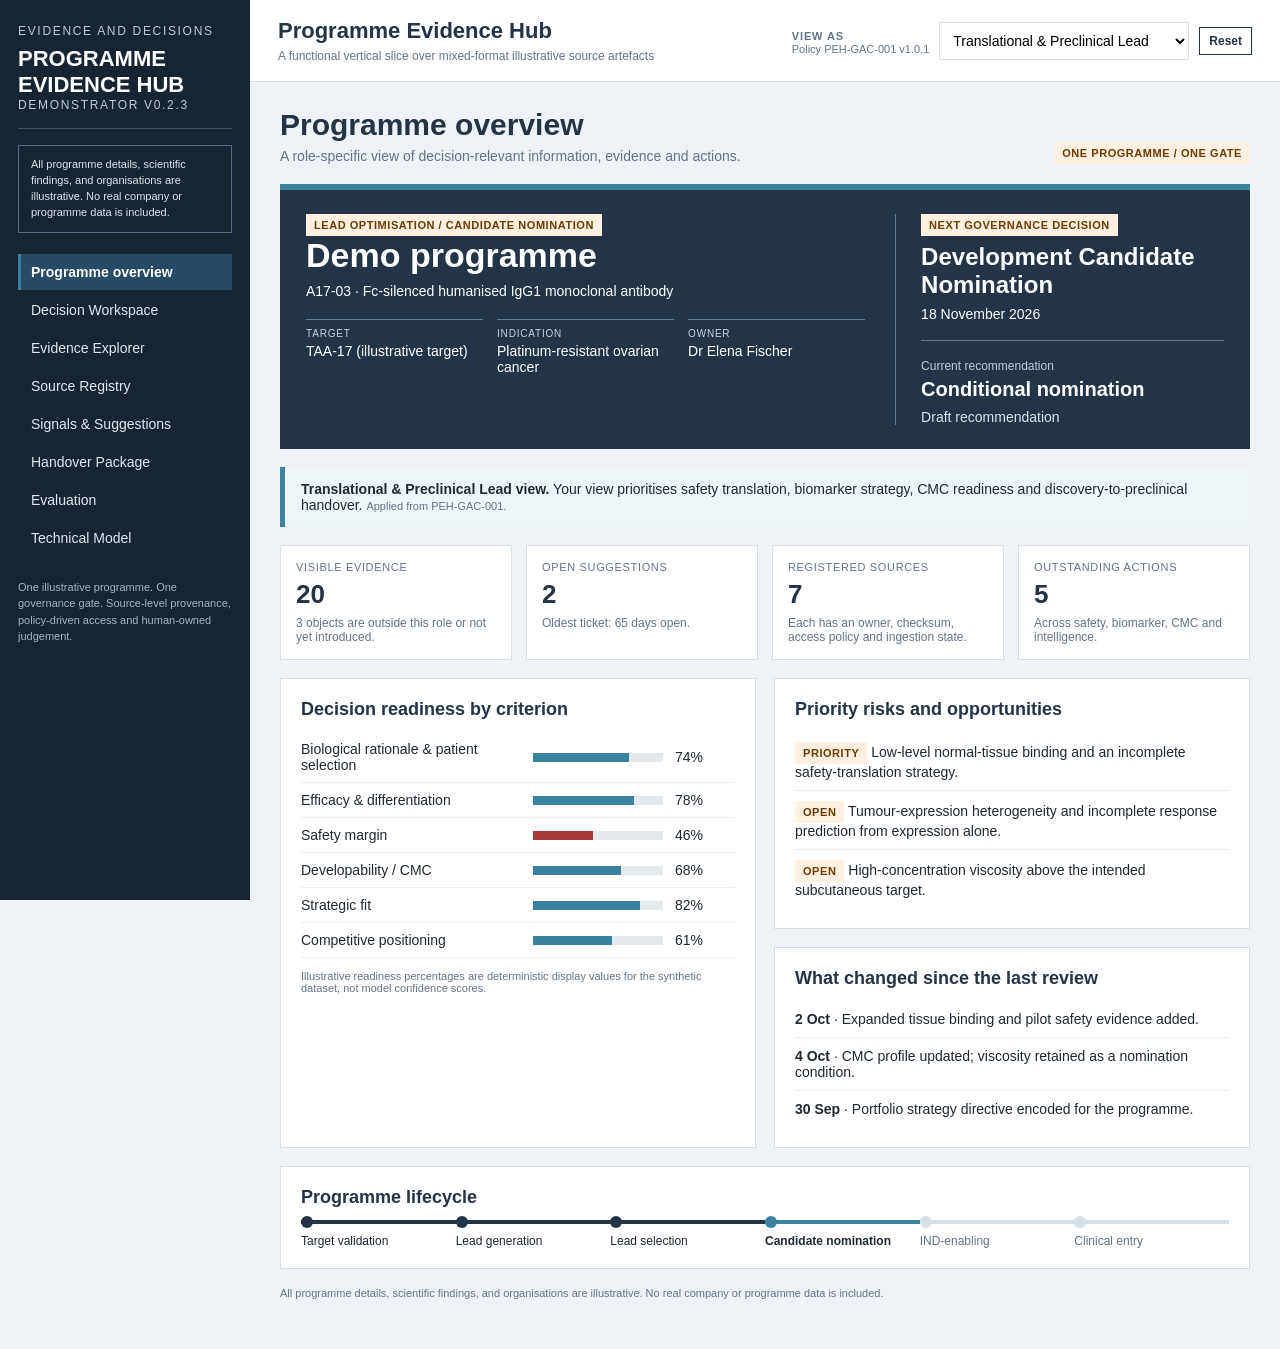
==== commit e9dd1728: "Remove programme codename from demo and source documents" ====
--- a/index.html
+++ b/index.html
@@ -40,9 +40,9 @@
 </div>
 <div id="toast" class="toast"></div>
 <div id="amendModal" class="modal"><div class="modal-box"><h3>Amend suggestion before recording the human decision</h3><label>Amended action</label><textarea id="amendText"></textarea><label>Rationale</label><textarea id="amendRationale"></textarea><div class="modal-actions"><button class="btn secondary" onclick="closeModal()">Cancel</button><button class="btn" onclick="submitAmendment()">Record amendment</button></div></div></div>
-<script>window.EMBEDDED_RESOURCES = {"architecture.svg":{"mime":"image/svg+xml","name":"architecture.svg","base64":"[base64]"},"schema/programme_evidence_schema.json":{"mime":"application/json","name":"programme_evidence_schema.json","base64":"[base64]"},"data/programme_data.json":{"mime":"application/json","name":"programme_data.json","base64":"[base64]/[base64]/[base64]/[base64]/[base64]/[base64]/[base64]/[base64]"},"config/role_access_policy.json":{"mime":"application/json","name":"role_access_policy.json","base64":"[base64]"},"config/role_access_policy.yaml":{"mime":"text/yaml","name":"role_access_policy.yaml","base64":"[base64]"},"module_to_capability_mapping.pdf":{"mime":"application/pdf","name":"module_to_capability_mapping.pdf","base64":"[base64]/iv70dexeARfROr6yXHUJDd1mthqZ+4jTUISEpJgAdCKZu7H3y5IglQqVcmFI2sovBB4drHP7mL9J/wJHosYS5bgBX64CgJ8JmkUMlA7qMGHOE69KIgDSCPmpekqhXDppbEf+REoDtufgNkPTn+1gZW3hM2v//wFp8Nmi90+fhhEsRfGURhCnDCPpYzBpoKbD4+/vXm8e3hYw/qPd6/X7+/X8Pb3V7CAp/+837xdb97dw9Nvvz9i993jZv3L3f3mH5tPsPkJ1hvwIvyL0zTAZ9wJ0CFAtBYBg+QsgiD2YoYQLIJ3ZdlqozIjXjho2aqcQ5Pln+G/UEvIS8FrA0VmsnFj3GJYM0kiXBQRnKz5IdtxYOMLH1HHwxsxG/Tg+96KhRHk1d8dAG4WDArFkYk8SYiv+fESom5TJXcqqyoO6xdR8BrleNs+QyWLtuQLIxd51mTPohTmCFXWNKLeXUEYJemIMIgSP17hM10GSQxeGCZBHPcI2aBw5k8R+j20J5PVRVbKmgN+Fw2pp+AlalxlzyVHVSN4I82x4fDie8E1XHEy4lotERhqDs0Sdeee1nQXS/pL4t7ggrA31+urRv1qLIp9tPfh2UvLBgP34lNxA+pAge/[base64]/Sl3szvPDeyfqr5cnywerbFl8m5187WdvueRbCqLklSkj9qC/ri+Nzvhi/vaE6V9G5ifOnwVCZYRqn37f0a54LTSZTc16cXxhjirdkUfB9C1+yyOP5TSL0s1Zh37XJvaxzxQ1y9HQ3UVs7t8Z7fr+lH3mM+d8p1GtHHOSKbE3TXloeGFLZ0iFg8ZJ8VG9R1EyXLgrHPa0vClg13Agb9kRteFmKHVnCNROI/B/YPPCduIbnBvgXw1WNPo8Pdmj2mcHwNJzlTb7P6h3vdD64jmEs05prTWdzzbyiVXcS/6/OurD+lFMyILYit64tHzW4OKPBm7xV1mZ+Bs2rDF/Mka1GCf6SlddMdR4t3xMCzGp4icomH2zTG30Lpag/A6nPYMNkaoc/SKYBOgWp3ILXYOSp9m+t8LpV24z8Bm6ghBOoPy8NB2H2kIuONfqCmx+pMs8BbRRCshmFMywtdvQgyAqNjB8GoHgQux1Xl5ABs1qch2cUzTtu7y44qZFfPvuhbd3Zr2s8Io5Cl2hvmML2+4t8UEDR+2dNWUe+/yu9DM8qfY1ZqPkf51WvGntKA6xFLpFTXwZq3yD+Njetupi2juSZA9O6zmWB+YxQSB1k+C1gqsPVLSViRIHttqOU05q+HZB2rM/QCkerQ2eBlPo2LswB/1FirqUb1CV5q8H2oNepZWcXyQbQY17mXDFKLtWlRHMJaTADO97IF+IpbrfI9IJUfoUfSTCHo8DobpQs4bCnnDvneMDosvYi348ecCtV1cV8OsbDntdXuDAPtAe8LFCyvygUoqph5zQ0ddCKzvc5o8R6inRbysMFyjp6zAPzrmnKIxAMpISsMlHf4mUZQwoZnFPbAJd/aUqB0WBR8eqZK70XDSjMNzVslawgA5SRSE+EkjjziPekkl9jyjySnGRe/e7ON97CjvpdxqEMx7DXBUvIWqR0n3tepEkUzgHylZClROeNoezEvXztzGEvNF69rkWZeUB9UFxzhfnjYY++2ykNDtlggzdVdonRjjbzYHnqwwNlOWOa9rmWh5IXu7O6WoyaxDsEvXuFOfMgfUAnVxJXRIXmNXhbDCmlTVko2GB/i33KIK3M0QWWQmDGVhuc2qC7xixS9xEG3brGZTp5oM9srgaaecT5wzHXnX8XOGySid1GuhDeVdcGkS+nXtEsPl5JrRedbxqD2sQOMFMtyLlevfHMFHFquvE8WyIf8eC35Chz/KWzLZ+c8v3D/VA56SPyaSZ0iUezZI0PbYnMsfFkyqPhKuNAIiIrB1otJth0BbOYHd8c/8nYy+s52zeAX3h+EsYp4jx8S/r7BT16bvqLWqd7ZwQ26BQybwm4vQHhncElcD7tgAkR18Otv+OZnriY7iIFmZItjpzNo+TzJ9z0+s1nnhg2uDSeFcdRUCpkZ7uzVg+Uln6Fzrcf3JKq+1T2TBM/TlNXVH18g5v+G7+fqPh+cGW3aqxKUbOEJzvkTwf8k25/MnEy5cJCXdFuOmg73HB4OhiOQ7YcNxmz7WHQFt0mg7Y9DNrq2mTQtrtBxsLONRBg1xgBB9GyoySNu8Y4Hq4mArvGOB6v0s44aNw1hvGP5yulLJ0U6//WmFjYl6JWX5ev2bJnzwcqb8EzGXemjv9CKyHb6+ffUBF/Wg+g5iRN3XU3pO51RxbQHCMXsmphnQn2T30y1ci5qkSN6QtdWFqMYLq7LsGvVKLq/xHTU1kqTWvJAgmJk1x61iITqdAy5u2NVGaLSZ1c6JwivVT5nnc1dxupbHSQraH4aescW6E0uop6h7wh93BCkY//[base64]"},"sources/06_competitive_intelligence_brief.pdf":{"mime":"application/pdf","name":"06_competitive_intelligence_brief.pdf","base64":"[base64]/P6OzT+auzD6Mzent9SgO6+u/D5O3Z5HxEVxfXY3QPx5Oz18PR5I/JZ5q8oLMJBQr/OooEnrpLoIsgwoiLgFP4YARCB5rziPsIzoti2bR10uZfLTXVsk4tLZL0jn5SWVFa5LZsaZq0ycYxXKxsaoFkZHTP5mUys8Q3Cz4C4/UK3kcRqjDAckPp/[base64]/bgCIpbygv02I5tdPgAEYmNL+pNh712fB7ychf90ub1DPbDtIiaRoqkE+TJotDdBkltkIRXBsHrGEIAqGgGa02Mpe91uL7wHLTIzu5BQg3TuGAdV6VPjTb0G31DfiS/d7augSITT5zjxR9N5aKvLyzU2oram/tBtU/YSPNvVzTOsfKPPEk1TaF5XxqXdpV2ed30tb5bAZ5B+T4TXvxVvUDzGZ56lYmxSGetGQBO8yTK8ucORBUbAJmJA24A+leOfbVO9zMEXE/I4i1iBV326XDPTZus6/W6OiBNTtW0fvrjE0+hmLhUvDngX7oPMC3p3BHUWsuHsaJI0sZIbzfN3/VohrvsRazQGjxBGOXiBIHwqCxhfWMUrJAyEl6+7AHyRAvC/kTXIxh+mviDp08y2wNb7lXHX1Z2mZLfvc8GdRwWDi4p1b++T7/o7WOafju8u1wwMMDXBzJ8eVt0qDuP07VkXyd5tU8qe9sPbBlnae3dnqAP+j8GV67a8EIxWfIwwGT1Pj6hHKTWRSWmwJXjySzrS/y9vuiapb1SrMnydTJASL+Zx/zSh6b+dPx8NPFYeaP5PgSBRYlOU+T4nH2j+Tvuuz270HWpXo+668qHEc3K73RpnLkc1QOlLzaNgscL2u+F7Wd4rhIbvIib3/sJZ2rY5M+ejscvzs/O0z7kVz/Nu1H8vfkTf8sp5s9n1X1fFl0RdzdDKZVg4sBNcvFoqpblIFFnUASGxhO6mrZ3t/uzH/g1b16uTtohFt6FK1vuOM38Psvvp/dm9G3rSvCfH1Ud+2Crvwo2xphO71sZ+Zmzj5LuGNshtBY9UMrm340Vv24MWz60ej6OZedvpyjdWPbE4+UF4Sf0P/eHpdMdsy5CevGZsbHPZcuzGRPefsRnt5fL8ejZe0ObNzKcXnEPm6T/Qf22rsK+daV73n34b/DTDCtwtDgaWKTmjTUocS7pjA8VCYOjdGChQxtbSTGY2PxlYabFCukycwU70/az1UmC0Uo0c8xS+GZ4akfs6wZwuWhdL9V3HvKTOhmmSk+bjV33r1VuVmJVogv4nFWsVLBkotV+pXa97iVoYvuZb9T/KvHoUu10uLZCMsdgLvQEFbWBYsQFdJwMCF1B9VDiTvAELwDVCBRQO0TukGfEJiB1IUnI+ps9D0ZwO5GlbAvD6Qq2HHFpLjk2AFT7CYXN+gy7k97AVlHX0e/k8aKND9mnHg8Sgo9PhdgJDsROcS6EWfLUQ4LAnl28pCO9DAWTpIauMZ+psfWrzc74oFQQye10Es2chLakY92dv3snhlEBi7Qu458JSdXnv1r46LI07ylEqU7KQZt3jRLnNR5c0cLvOfuCO7j/+MCphIKZW5kc3RyZWFtCmVuZG9iagoKOSAwIG9iago8PC9MZW5ndGggMTA0Mi9GaWx0ZXIvRmxhdGVEZWNvZGU+PgpzdHJlYW0KeJytVe9v2zYQ/VfuY1Y0mkiJpDQMA9LMXQIsP+q4G/aRkyhbqyW5lFzPwP74vaPkJEuCGsUSBabM47179+58/EyfKRKpEEZTJOMklxKrydJEkF9SSzFlsYpgSEnlCialKdFRpuI0Tsk7qt6QCA+Ov1tQHmla/Pr9e0kZLSpsx3gEpSpKVJoklAkTmVwltGjo5HZ+88v87OpqRrPfLn+eXZ/P6OLjOzqluz+uFxezxeU53d18nGP7bL6YvT87X3y3+IsWb2i2oCjFv8oyiVWNCYwMMliYgSDzIgOpIiVEJgKDy/V62w/eDvUXR3239YWjjS0+0T/UdlSsa9cOVNrBPgRGiAOmkkgmyZ5g3tqlI/ng8AEa33uIiYVRcJEgXTRfKwAHyyZBhXqcT0yjhnd1s13bwZXk/h6cb+2aelu5YU/bDYi7YzyS9BEPKZTOseoYDMADX7ODriKZeOTRUyK8EagsOTxH/QFhuQTT2RN0w00xdH86TzKWGvKGA/[base64]/X21p2GFvBu7p2JlW/x2hpWj0hV1D3bHeOjkf9drat8fTSVjlcJDydgkOtdGOy10IWNdGa2VkbrQwsAGu9G5wVm8HTxi2Ctt8Cl0iQe0+CR8KmyWWBWjBLwEexLoasJXJh7x2I43pUvsSnBwOg2fhllA3oR5AEcY3q+0k+6nIxKl3/[base64]/WM175lx9GRikk74nxdr2/bEJo/JXmjB32+XS9TxBV9vGtmTDSD4WXcevdw/M3Wm3cW2Ya+PdfNpYv8SkL3zN117X8nhuNjyB/zumD+ObyrqqnHdt4fq3weJd0fmSdisHWM/Yh8FfwFzzLXPadk3djkPe2/EictR5jlHW/L2fRm5E1x3Z7dA141Vzf2kexjBhQu+s97YdnlwOH/[base64]"},"sources/07_company_strategy_memo.pdf":{"mime":"application/pdf","name":"07_company_strategy_memo.pdf","base64":"[base64]/iv7qUMztaqTdCdp2skMAZLQSYAYpzP9eJbOoKAXR5LtMNMf32dPLzYUYhIYY8Td7e09++xqd4+v9JUcEQgRKnI81489D88wCnxB9RWV5FLkSgcLAclYYkkq8pUTSTdwA6oNLV6RsB+Iv5lR7Ciaffj9rUcRzRaYdvERFEjHl4HvUyRCJ4ylT7OCDi6m5++mhx8/ntDJ36fHJ2dHJ/T+8xua0OU/Z7P3J7PTI7o8/[base64]/+X2FqkkAQEToMdNvfLh3I/vr27+mS0Ng/zI2TsuKEb/6DSXQebrytTJo/oRxFz/EDJH9N/vilN/bBCReBlbxwPJ4j7J3AUdGGMoKmzNmsMzbOq0PWNqSepQWbAWzbEaQ9hAooiDzVntqGDndBFRFZrXWe6tFnFlGlVmBbjvN/[base64]/yGDt2zkf13pGvWF2ooqvAyl2QxA7pSbpoXYHpe+AK5t7UR7AYhc3uAfG4ZoRvBKGl13rQd8jUjbZGOkHfC0aRltxiWTXV0tl9C4KhGaptnj1xeAf8etoy0DviNrUmvuOda1HxzAFxju4iI0ulE09ojTdzjiL3y/8P1iM1bgYqyCPMrp0q64O/PunVl3R24r8bAWW7y3S3Y4rKFAb1cwGOZRirfzGHTzQvpddPBR42B7lh9FHf28Pg6G9U8P9ypB9NSLyp628bTgtGYTQ9eAXdTVF7QDdPh5ej493NMyBUo9u230uzT/Z7jwXOnjBuYpgRuURGccK99zFa4EYYBnHGKEO8Qi9HkGX6XQs6mFMioJYyu5CD08Bb4edi9UCl2emiuJ+VSxVmiDvFSsEWPWoRLscyErlbEn+djlQ7d5vcf8O9fF55sfGDaAQavES62JPj6SzcRvA2AwBPOCjQBVbHQaSsgE1mSWc6FBMnyW6A0VTJ2lxbd0BR2B/Dd2hHYUsQSPgSFkijoqWbqjSjHt/rgLO/qTIswkkNpLl5AvdsnowgUYRpsXKuTQAXupnbO4QmmRuYqZtUGEv1Rnm90VW8bjnktl9aTWOg6cEJLBGEyJPSO2rCSWR+nP+5BkrygrA8k+hFjOH3UPTLIHUl7rA30IYw7F2PJs/fx66CxMgdsRGoq6pWphK9bVWCDHe9S+u40fP+lu84R8US64/+F8MVnk1WaoTTvXsEcxyOcni/GOObseL7f8P6LrapWjQzXosJMq5f682d4gJyjgN5jbvXS25ltLTQU+NfrgrLFN7u1v2GQSiCMl5twID5Vrq6vQpb6y5tKqwd0WBCSGMbBnapObNa4GO9daW6CrFRfx/JZLM85Hj9HkBoUQ25FyoZJ7OBC70TW3cXe8+ek/[base64]"},"sources/02_efficacy_results.csv":{"mime":"text/csv","name":"02_efficacy_results.csv","base64":"[base64]"},"sources/01_target_biology_review.pdf":{"mime":"application/pdf","name":"01_target_biology_review.pdf","base64":"[base64]/bNhD+K/dlgFvAivgqCRsKrEC7dmi3JfW+9Yts0zYbSXREKVn+/[base64]/JG8+KOeX3ZxSDdpAYlw83RbFbYbFZ/vUwi02Zkvab7HrdmWpt53q789c+WWOdFZMeBBTJ7OB73dwQ3kZq2QJHXZH+V0qr9P5gndFWrbMH7ZHWPRVHcfi0qVKJoK3ZmB1QqIGmcBoUQgPQFpSXavsTwK+IBDLuP8+ZiWOi2gqnNTl1Bpa+uB2Tt6/AFFOEydv3fG4etMxj99fTVMqD8KkYjC6CCK41l6oJD2xNT7vSkrCykstcGoca/K+VptdKHWsDf7OmvE8XM7idlOoWbMVhVKV894UPNUFxZyVDdSnAVDIuLe+/GHKfM0A7XX1U5liAX7tFDZsIyY/+ZQelz2QbN2WFb+Cwxhh+FiWFJXWA/Gj3mmHlUGVm8L3EJ9PPWzlSkLdba/dT4suyvM5E491BqvK3drGVuXao7S2+oC0mINm7pYOdGlR3ZnqbV4teWqqAYVRrwJ+BVBH1HIa8A71eTjCvOHjGFtClO+oCt/DAaZeboZv4P8kcSEq8lfOn+ZCnXgAoAp5hWqRlV4KZrNZt7eL6W292fKTk+0bvSyNMsstZX9TkZh8yB8EIswibGJQhG7NokxYYO733AGv+PfNwg4PJ0SprzLW9xrBl8aU8/Q7w7PBp4NGXCU9CxJZ5A9g+wMrGdgRwMJRYPi2g6AiMOkXNv1UqTJ9bq262WMNr2uPfbe4vN28ULayjnt0tb3eosHvclbXeKBx1vb5nJpDn3LpCq26Va5k34xe5VBFBG89hjh/eyVuhSSBBGjbCh7JeHFMSPpazzuWP4fv3zc7+U19YJeOC3T+4ynfyCQJWGACndUT/T17lRnDEStSAS44MkOf+GJVBGXIqJSSSJXMomYJNiTyI1UNIz4cv3mctiKeEATwibPfVrGG/tfJX/fzUMysuH+MB8GE4YTCf4gTEKuB/bqRIA/zF2612sM273IMMSQT+J7xhAfYcgfZgJD/iCYe44z5A/znxjyz4cbhqIRhvxhPr+YGJ1Y8gfifAJL/jBNiMvVWg+uSQC9CjlkLMD5w0w4Pv4gnE0gxh/mcHyWdYVHaGXcd6phgq7DjxjhxxsF68kRdrwh3jiAmUvvxjm6wtmx9WajVxrTT9gYLCXMsrYVNCWErp6vUDTQQ37eZnXutV80tIYfigbaFQ2nIQOOXJ57bgo7U9yzxD/UE63hrJ7gPQPvDP2FnOBj0YrLmU8v3fRIFB6U0dQdx5fOTmVyILOpQI4vR/tt/5wcywyaREHYVgO41QFHGii24vDR/UB9EoiW+8j9d+EmcEGz+P6Cg12aYWmpc4UyKI21UO0wD3eFpvtecyqsm6+8mYWn1AJW06jWulI2gAWOxgJ8fvZ5vhkJa4wGhanAHr7AgTopr95X6b3qlai3/[base64]/Cv3SBkiLPn7MZQwMNNCG9zO9FHYl0RgS0GSA+nw43s2dhNapunYHtnS3eze7voRGI84TxNgIghzIWhNsyjkYJegIYCMhyyOwhDiPKajOAGRsTBKojABi7A4Bt5fVH5WQM4SKD6dXgjIoFjQdkAXh0iwmOdJDpkIGfVSUQNHtz+ui8tZcfURzmefb65vi/m0uJl/KO6hOIZZASyiO84yQWv8SvIVJaOTDoVD+i6KECxJU572KF+sWVrZNAizjapQlwiX7R2srfHGb9cIzrSWNteyfIAJqLpunbfSqw0dbbVfoVclVNJLMLre7ugRkRE5DgMWp+JPZLlE4LuGr/C46+As7GVNI86yOAuhbP5lBYGJUVo62Zs6DZgQGUka9aBX+/wLaZfo4UyZ2iy3MMeNwqdDhHi6IySiNIhzWrOEvAcWhqmI44EQjwZCnO8TCiAchb/H0sP02/xmPoUXKKbTCUnzAt/ROmU0cCYOkEmyeE8dwWNyl/EkIF2IFH1mYyZ4OJDJWfyWDU+6nS5vOzexMfpVJaLRecuISBeoofsIipVyUJmybVB7wGflvOsDAN6AW5kn6B/0SPlCjaZ1gGPASqnhDqFW+gGrrkEOcx5VWKpudgZXHghBGw+SfiRZd4kcgmos7blSEbJaEF3pHNqeqrwz7e8G37vLDkkYpd1vkR4OGM9HP5P3/DwfqBN4jRtJcx5CDoI95P8wj/9tnsgH84pVL2ulyC2caNMo/ereY4uufyE1n8iPFdoxaXdD7qmNNFtbWZL5ndLUSdpOHA1S9r19FpBKXbteG+tHu2TVD9pnwCxgytNJEJ4QjqqRdPBSaaWX0FKN7T78drAIn9cWXS/[base64]/Wj+AFURCkCXjED3NC8JlmURiArkGCD1kQenEUhhDnMZriBEjmhVEShQloBqs3EPQfXH5WQO4lUPz97ncCGRQrfO3jJ4CIeHGQJzlkJPTQFxc1cHL773VxdVm8P4eLyw8fr2+Lm9Pi481PxT0Ub+CyAC/CnzjLCD7jbZDbUzK0uFMCSPeeQoiXpGmQ9qf8o1WtadMwuHziFZMlg6tuCa1WVtlNy8CoTuPLlpYPsAAuRGesppY/oWkj7R2zvISKWgpKis0cHgYynhyHvhen5OXJtGZAZodP8Dh7BF7Yw5pGoZfk6Fo2h0rhDssHaIPkedY+hP1pnzEzbSmXdgNUVrDkqqH6gWksE624ZMYcC8XPn4VCghih9ILExyAwFPyajQUIwgH/3It3YwkS96aBX9MV8X8r7l28w6KTyy+txii4koCgMqwLk4zbzc8/[base64]/uocSkzV8BV3LuUdZ09YYaz8TjOXWhmzeKKCYzOj/fTzuQPN97LkLSw7C2VnF2q1ct0zwoPdhOQSdDliqhkeXHUlX3LBXaehBkplQajygVVHcfN9Lw/[base64]/+pCTZwFGUZhFkwn3p4hAp8HyK8RMIszmCBIv1iburHrL1LvDwmeRTgc+Bcnri8Rqfk+L7R9+xLDu/rkCQD3XfGvBgQGIfkNGmp5T1eUntnJhwnUz9LktHns0SmiI2j3HYi2+tF0twFPXl9XEum964McWWQhmRceYOyw9ZIVOTY7OD3nyGpKY1kSGPh+wG8A/ckh5MYPG6ngdHdSkMntVSi2hZnCz9IDyc17HLBkfhPDK+bs61eHE5w8DotS9aiVu+fULFNppzCw7lEL3Ppb0EUcG4GicFm38D762LhR/txmTIa9jpnQnxbMtE3JUPmZKLDyZCXyQzj1GIQxH7CgNurywssT3A4mWGvQlNptrMjFYezGTxO15Rbx2zdk/CVpOac4iMd8yKl+ZIYphtXJJxK2FKpBzj78BdumR9pp+E/Fnv3DTV6rUSP4GWxn2f4QBXO3DPPUBLh5g90/xN/790/detJFZtZZ9xXAbe9acew+9p/tvDZklc2ynYs2WxIdgzJbIh2DNFsIDsGMhpyf6iJM09f5hhIGm0Bdvbpy2wP8VWPqbNPX0b7J/[base64]"},"sources/04_cmc_summary.pdf":{"mime":"application/pdf","name":"04_cmc_summary.pdf","base64":"[base64]/ivz5YDc4qyKFElJwLZAmqbbHrZNmrg93Edaom21enH0kiKH/fH3kLJsORtXReM4jkJyxJl5ZjgvvKM78phgLFTkcT+IOcczjETAqF5RST5FvvSwIEjGEktSUaC8SPrCF1QbWv5GzH1A/npOsado/ueLt5wimi8x7ePDSEgvkCIIKGKhF8YyoHlBZ9c3V3/cnH/4cEmXX96/ufx4cUnvPr+mGd3+9+P83eX8/QXdXn2+wfT5zfzy7fnF/J/zrzT/jS7n5An8yijieMpegV6CCCtWAkbhkxJw6UnGIuYkeJ/nXdPWus3uDTVVVyeGNjr5Rn9RWVGSZ6ZsKdWt3jMGi2FPyaFMED3a81qvDLH9C5+A8e4NtpUiFKGH1xUlxY8MAGZ8ABQrI32UxTEUioRjevHhgnSZ0htzb/JqoxdZnrUPdNsVha4fpoSx8g/CcBH6MsYzUrA2eUGAZbkVhg3YMn8sjL+V4rquvpqkpfPPN1c35wDxnIUzP8A/X0zdZFVJzPMxEnSVtNXC1MR96PcXHdjhdVbl1SpLGoJWU6L7Yi96rCA7cIziCEjuns6RZ8r+SkuuVEw82Drv9K5iuxsT0o+j3XMLCBvc3ZOHiHA7AUzO85w2dbWqdVEYSk2rs7xxtlpmZZqVKwwgSjZCwKOPFcTTOSVVsdHlA1X1eA/4I2UNZWWSd6lJvQmMVKh+0tdYtNWGPVKmP69vTJI5K9YmN/e6TMwUZ8FHnDmTyuKofPAEZwyj4dSyYOtY8WMcmdoCOV8bSoBbBv3NrKyKrARakOauM437B5h8X5t2Db/CHyp02S110nY1UO4Rr+qiy/u3gOcyy3Hqu82mqtuG3n98MzOlXuSg3up1lvbHqbBh4HvWrquuBextXaVd0m9K+r6CRAvsVGPVzKrlTKeQLeutCU698fBGO7vrtDuXddZ8mzKb5L7nT5vNxmjmQBKx8nwV0IxZEB/FZksWh0/SeLHksWD2/PSWiZU9+8NbYTjem8dP7SyiI/wn9sZuf995j4VCnOFW/8MUI59KMfgOJ65t62wBWzwNMEO086Vkv7T3QaCqTdPl7dNcuFBeLET8S1yud2e91fXKHGERKB/R2Q9/icXuLMOdTb2pEZessz7NSVFkw9nkKR64smNc39bG/M/M2rX+Tk27zVITZjoR6zjy+D+oqBA4EB/0ElojrCUPSW6aCROeSIJXL+NwJ8GESU/[base64]/oOyKtumoXIoeeGyVb07QxpuPZVlT6P/xY45/YDrPvGehiuq/SE+Py4Um2wFUA7F8N0He9s23HYkETq2KNr1Ozd/YPd/4/vVdsnfRxVisau2+nFOt27VH634B7P+AeWe5thOKDH3SxgM866I3K+44bDmisf9mhsOaygK9ysY9PMMFabzPyvIbjCWhAu/dwxLsRuMKVBk90a0FLvBnuLT01W5iOKfqcqnm6mrjSkPGhLbE0y0BAL9lP/MforH435qnCFmqdnYxAE3vN+l777Gta2VXlSoeW1jNe5VR31pX6t6NF+DOq2QicrKerRxbepwmveN279oYdupFo3aNxC7nYfU1XSLpGt1aaqu6RsrK2ua2fcQJACXpkXVOdoxiNWmzYqsGWe8M3uho1dmqt8SfATuz9yCcBfC/m7ZG3PXZTUEWxiIZmyfD5H3ek/J4QfPNnLQ2/[base64]/wwQreWXAHUDh4TqwUZgQksCNAAaAjnqreEEHvN49UFxZ00EnrPRYc/[base64]/21tEQITdsNIO5Bo1WbnK7VXuwVU7EmZ9mGM+/R8/[base64]"},"sources/03_safety_update.pptx":{"mime":"application/vnd.openxmlformats-officedocument.presentationml.presentation","name":"03_safety_update.pptx","base64":"UEsDBBQAAAAIAIYiVF3CSrJXogEAAJcNAAATAAAAW0NvbnRlbnRfVHlwZXNdLnhtbM2Xy27CMBBF9/2KyNuKGGhLaUVg0ceqD6TSD3CTCVh1bMs2FP6+kwQQqiiQQlRvEtkzc+/JKBrZvcE8E8EMjOVKRqQVNkkAMlYJl+OIvI8eG10SWMdkwoSSEJEFWDLon/VGCw02wGJpIzJxTt9SauMJZMyGSoPESKpMxhwuzZhqFn+yMdB2s9mhsZIOpGu4XIP0e/[base64]//N9MyswzPZ5qKemVlqH8S0pKmHowpBPZO6CkE9c7kKQT1TeB+BYx8C3txCwMmPghvSeynwlgHl8/ifsZDZ5zjj8FXLAXgtvCKgxb2q/w1QSwMEFAAAAAgAhiJUXZEvrizoAAAAUAIAAAsAAABfcmVscy8ucmVsc62SwUoDMRCG7z5FmHs3WxURabYXEXoTqQ8wJLO7wd1kyIzSvr2hoFippQePmfzz5Zshq/VunswHFYk5OVg2LRhKPoeYBgev26fFPRhRTAGnnMjBngTW3dXqhSbU2iNjZDEVksTBqMoP1oofaUZpMlOqN30uM2o9lsEy+jccyF637Z0tPxnQHTHNJjgom7AEs90zXcLOfR89PWb/PlPSE0/8SlQyloHUAbNaLiS1eEg3lQz2tNDN5UJ/D2tnUgyoaH0utOBSu4vGuttvp5D9cy3LIXFO6PY/N0Q7pRQonFdC5i8je/QRuk9QSwMEFAAAAAgAhiJUXSOuDuoRAQAAqgEAABEAAABkb2NQcm9wcy9jb3JlLnhtbGWQTWrDQAyF9z2FmHXjSbooxdgO2XRZCm0OIGZkV3T+GE1Cc/[base64]/H6K7AAJxdOnnx3NXZvZ7D/4p1+AVBLAwQUAAAACACGIlRdSueD15AAAAC1AAAAEAAAAGRvY1Byb3BzL2FwcC54bWxFjUEKwjAQRfeeIsy+TRURkSTdiGtBPUBIpm2gmZRMlHp7sxDd/ceD91W/xlm8MHNIpGHbdiCQXPKBRg2P+6U5guBiyds5EWp4I0NvNuqa04K5BGRRC8QaplKWk5TsJoyW26qpmiHlaEvFPMo0DMHhOblnRCpy13UHiWtB8uib5RcEo25z8Mhmr+R3Kfk/NB9QSwMEFAAAAAgAhiJUXaNS48BQAgAAEw0AABQAAABwcHQvcHJlc2VudGF0aW9uLnhtbO2X227iMBCG7/cpLN/kYkVzIEdEqLRdIa3ESqjQB3CTAaI6dmQ7LPTp104CCaBKfYDc2f7nn5l8GVnJ/PlUUnQEIQvOUst9ciwELON5wfap9bZdTmILSUVYTihnkFpnkNbz4se8mlUCJDBFlHYinYXJGUnxQalqZtsyO0BJ5BOvgGltx0VJlN6KvZ0L8k9nL6ntOU5ol6RguPOL7/j5bldk8JtndanLt0kE0KYPeSgqeclWfSfb8CluW5LkCJv6XYJacqZkil2MSK34Cy+NSa6LTNV6kWIHLzQPSfO/RCoQf/KVVHcnqMhT7Ll+5MfT0I8xEjNzohUX24u5/YX9dt0mCcKBOzLuWzkayPGjPKydPMrJsDWn723YyeYTZSfNw3MTN0wCjLJzisM4iB3HwUidK0ixzAQA80/[base64]/5uNPIDUdAFyodoGAAKPbieAR0odIBCntAnheHzgjoQqUDFA0ARf50vKOvVDpAcQ/I0Bkv6SuVDlAyABQG0XhJX6k0n7KPn5j27a/M4j9QSwMEFAAAAAgAhiJUXTzAsUAXAQAAXwUAAB8AAABwcHQvX3JlbHMvcHJlc2VudGF0aW9uLnhtbC5yZWxzvdTfToMwFAbwe5+iOfdS2OacZmU3xmQXJkbnA3RwgMbSNm2d8vY2/kG2LI0XhMt+tB+/HBrWm49WkgNaJ7RikCUpEFSFLoWqGbzs7i9XQJznquRSK2TQoYNNfrF+Qsl9OOMaYRwJJcoxaLw3t5S6osGWu0QbVOFJpW3LfVjamhpevPIa6SxNl9QOOyA/6iTbkoHdlhmQXWfwP926qkSBd7p4a1H5M6+gTooSH7jzaEMttzV6BoPwaEeWhH6g51nzMVnGonu0OsygR/VRDLEYE3EQ+H6C6KMY4mpMhA9n8Q/wtfwOo19jOaqB7yU++07iYBSDMAa5Hv22ntzTnzQ6jdVEiFkMcTMRYh5DZOlEisWvgh79F/NPUEsDBBQAAAAIAIYiVF1cnEcURAEAAIkCAAARAAAAcHB0L3ByZXNQcm9wcy54bWy1kstOwzAQRfdI/EPkvWs7SfNSkyppgoTEggV8gJU4raX4Idt9IMS/E0IKFDbdsJvR6N45dzSr9UkM3oEZy5XMAVlg4DHZqo7LbQ6en+5gAjzrqOzooCTLwQuzYF3c3qx0pg2zTDrqRumj8UYjaTOag51zOkPItjsmqF0ozeQ465UR1I2t2aLO0OO4QAzIxzhCgnIJZr25Rq/6nresVu1ejACfJoYNE4ndcW3Pbvoat585LpCKMSQ7uQfr5srbG56D1yaONk0aljDCwQaGJPRhlTYVjGoSxBgTXPrx24eahFnHbUtNdy/oljUddzV19AxHwj94grdGWdW7RavEnBNpdWRGKz5FJXi+14EOOcAAFSs0wV0y1gEpceSXME6TEoaBn8KyqmtYVWWyjCIfLwn+YmQ93Q9uYqw1/y889H1N9Pt7indQSwMEFAAAAAgAhiJUXWczJo2bAQAAggMAABEAAABwcHQvdmlld1Byb3BzLnhtbI1TwU7jMBC9r8Q/WL6DkwhCiZpyQXBBWqSGvRtnmho5tuVxS8vX7yRuaQs9cJs343l+b8ae3m96w9YQUDtb8/wq4wyscq22Xc1fm8fLCWcYpW2lcRZqvgXk97OLP1NfrTV8vARGBBYrWfNljL4SAtUSeolXzoOl2sKFXkaCoRNtkB9E3BtRZFkpeqkt3/WH3/S7xUIreHBq1YONiSSAkZHE41J73LP537D5AEg0Y/epJCMx/iN3NUfTNstV/2alNkOGz8i4HUhG+BIGTDzRBWifYREZftIYb8oi4+K41jg/[base64]/sP1BLAwQUAAAACACGIlRdkwptdSEGAADnHQAAFAAAAHBwdC90aGVtZS90aGVtZTEueG1s7VlNb9s2GL4P2H8gdG9l2VbqBHWK2LHbrU0bJG6HHmmJlthQokDSSXwb2uOAAcO6YZcBu+0wbCvQArt0vyZbh60D+hf26sMyZdOJ02ZbgdYHm6Se9/uDpHz12nHE0CERkvK4bTmXaxYiscd9Ggdt6+6gf6llIalw7GPGY9K2JkRa1zY//OAq3lAhiQgC+lhu4LYVKpVs2Lb0YBnLyzwhMTwbcRFhBVMR2L7AR8A3Yna9VluzI0xjC8U4ArZ3RiPqETRIWVqbU+Y9Bl+xkumCx8S+l0nUKTKsf+CkP3Iiu0ygQ8zaFsjx+dGAHCsLMSwVPGhbtexj2ZtX7ZKIqSW0Gl0/+xR0BYF/UM/oRDAsCZ1+c/3Kdsm/nvNfxPV6vW7PKfllAOx5YKmzgG32W05nylMD5cNF3t2aW2tW8Rr/xgJ+vdPpuOsVfGOGby7gW7W15la9gm/O8O6i/p2tbnetgndn+LUFfP/K+lqzis9AIaPxwQI6jWcZmRIy4uyGEd4CeGuaADOUrWVXTh+rZbkW4Qdc9AGQBRcrGiM1ScgIe4DrYkaHgqYC8AbB2pN8yZMLS6ksJD1BE9W2Pk4wVMQM8ur5j6+eP0Wvnj85efjs5OEvJ48enTz82UB4A8eBTvjy+y/+/vZT9NfT714+/sqMlzr+958+++3XL81ApQNffP3kj2dPXnzz+Z8/[base64]/6IY4Sow60zjUsR/JA0hRjHa5MirBqxWSziEOOF4a7nuUqPPV9l0ahOYESZ+MhakkCK/W44SNMImLJl9p1xGN3/fulXv3lqDG4pnv2Mtw8326y4VP3/[base64]/7rbTP1wMQYYmslqWjRazv+ohT0fWjIaEU8tWZlNi2d8rIjYD/0jNGRjsYdB72aeXT6V0Onr04mA3G4WiVct3KI25l/[base64]/ictWUN7sMmP2ruqyFQL1Gi5Tx6e7rPCUbUo8cqwE7k7/xoL8tWcpu/kPUEsDBBQAAAAIAIYiVF3Y/Y2PpQAAALYAAAATAAAAcHB0L3RhYmxlU3R5bGVzLnhtbA3MSQ6CMBhA4b2Jd2j+fS1DUSQUwiArd+oBKpQh6UBooxLj3WX58pIvzT9KopdY7GQ0A//gARK6Nd2kBwaPe4NjQNZx3XFptGCwCgt5tt+lPHFPeXOrFFfr0KZom3AGo3NzQohtR6G4PZhZ6O31ZlHcbbkMpFv4e9OVJIHnHYnikwbUiZ7BN6qCIKK0wKfL5YhpSANcejTGcVTW1bmp/SosfkCyP1BLAwQUAAAACACGIlRdpi2iNe4GAADSLgAAIQAAAHBwdC9zbGlkZU1hc3RlcnMvc2xpZGVNYXN0ZXIxLnhtbO1a727jNhL/fk8h6D7kw8EriSL1x1iniJ11b4F0GzTpA9ASbetCSzqKTpM9FNh36Bv0Ldr7do+yT3JDSrRkx4kTrNOu7wwsLGo4Gs7Mb2ZITvbtN3cLbt0yUWVFPjjx3rgnFsuTIs3y2eDkx+txLzqxKknzlPIiZ4OTe1adfHP6l7dlv+Lpd7SSTFggIq/6dGDPpSz7jlMlc7ag1ZuiZDnMTQuxoBJexcxJBf0JRC+4g1w3cBY0y+3me/Gc74vpNEvYeZEsFyyXtRDBOJWgfjXPyspIK58jrRSsAjH66zWVTsG+5Iqn6jmZ1b8/sKmVpXcD23NdDzhoX0tmIy6sW8oH9mTm2c7pW6dhbkbq46q8FoypUX77rSivykuhV/hweylAJoi0rZwu2MBWAvREw+bUH+mBs/H5zAxp/24qFuoJ7rFAQ9e27tWvo2jsTlpJTUxaajL/fgtvMn+3hdsxCzidRZVVtXIPzUHGnOtMcmZdcpqwecFTiBVvZaHRvSoviuSmsvICbFOuqE1dcdT2q2c5t+R9CWKlEmsbl6hJp6tItd0rmISAsDYXhTjwo3X/RAjFgdvY7XnYd91162m/FJX8lhULSw0GtmCJ1IFAby8qWbMaFq1S1Sgk74ZFeq84J/AEJ0HCwffzQny0Lf4+rwZ27GEMa0v9ojW1LdGdmazNSD4quEaJ5gnIGdiJFFqXHOL7bCmLadZoVC+ppnglr+Q9Z9rsUv1osgCFOIV8t1ne+/HKtqqFHHFG81VYyNMRz5IbSxYWSzNpNXmvYYDqACLVQlIvp0WyPL2kgv6wIblxkfaN8YljAunxcPJX4aSw6kYT2kc0KQfZTWp/SVB5ED3IdZ+IKkwQiQP/64+qFwdSqZC+5auI+cLAUt7TcVWtBZZjVltb0nvhklcsKfLU4uyW8WeIRy8Ufz3PxPOl+y+UPi6WQs6fLR6/VHw23Sp93ymNTUqfU7m+Qfj7SOlUgnUfIRconzapjb4ktQOfwL+N1Eae769S2w+Ih8jXn9lr+4XTTWY9vuWeih3KZxAVXCubsqkCXbnTU/7QkBQ8S8cZ51uOQfKuPh3JLJc1JSTtVrpirt9aOY5ZSQ8bRepxR0Ed3VOe6iD6FxmOzs7diPTeRWdBL4ow6Q3P8bveaIhHozOXxOMR/tk2MQGRJrMFG2ezpWDfL2sonpMUnoNCx/PbhJiqk+G+U4KYlBgXhSqC3aTA+0iKKSCuYfznkgpYoUkM/8WJ4XsIP50ZUUz+pzPDHLa+vtzYb0wGJiavQBdmfVguJhuRSfYRmXCVBNHbghO/ODgDQvz/77L9tYbmqmyPvPE4OD+Le64bjXvREEe9GEEBHwYETssRDqPheFW2KxV5OUTHc6v150+//fXzp9/3UK2d7s0dwgfQb0bWUmRgyHAYB2gUDXtDD497+DwOe2fjgPTGxMd4NIzORv67n1UzwcP9RDDdZ3ifmg6Fhx/0KBZZIoqqmMo3SbFomh1OWfzERFlkut/huU3TREOEkBvHYUi8uMkT0M08tbZO28dIuPiOltZk5sHOLj3w7x2M0hsYTWZI0ZCiIUWDEU0SlkvgaAaGggxlxeMbim8o2FCwoRBDIYYSGArUmDnP8htwhnrY1rTgf68JZlTXGKgSF/S+WMr3aYNEh1L3HTwc4sgPcAy501cU8T71Hny9xkvcDi/awet1eP0dvKjDi3fw+h1esoMXd3iDHbykwxvu4A06vNEO3rDDG+/gjbpYuDuY14AzW8dD4OWdLi2VHqsuxBP7tAX16ZpOrj62J3qoq7qoMnqRD8WN7r+pHmLevMLUHEpEls8ul3ki1Xy9syVD1dfTo8ukKZOrErmanSw/FHl9Oe5UYSjvIPeGifwFFdnZrLdgoVJUF8cpbMMD+2+Lf/S4bPY4ujHBaNPYqzYmkqqRvbV6r3u11PvZAxcvqLiAHRSjWBmW5VCmwVU9QzB3iNf2P0h0t2EwLmAja40+ExnltTMmy9GcCiuBn4H9+dOv9iZU9QHiNaDKH4Mqfwyq/Gmo9BC1cITgfdKFA0UkJIcExy8P4EDRAcCBWjj8Fg7TR+7ggaLgwNMDvVol2yMefosH7uDR9GgPGI8t+eEeAB64xYO0eCCXhPiQ8fjPvw8TDtLCEXTgIB4ODhmOreXqEPAIWjzCDh5x6EVHPP4EPMIWj2jzsHvE44/HI2rxiDt4RFFw4Nv5geIRm4ti52pY9gs5Z2J1UYQvLmvUGuse9t1alvVb5asg2G2JHsKVYvsNzzjh6J/tVy7dSD/65/ErkB96r1QiD81B2+8kXoSi6OigJ24Jeo89OujxY3uI/WONfuocDeoei/RTB9uAhMcivX7S7B4une7fgJzOf0Y//[base64]/YsGUaX2cBfsnXbDg086+Y6gfIPWlA3DhJexayvPsQK24HnOMvuzxePWBZaYPpYVqSUFTHZOqVsHZNtUso2Mdk2pWwbk5UpZWVMtksp28VkVUpZFZPtU8r2MRnLk361edSWdgxE5wD710HgQy0sVN8nP+uvgy7Gb/0FUEsDBBQAAAAIAIYiVF1LiVBXwAMAAK0MAAAiAAAAcHB0L3NsaWRlTGF5b3V0cy9zbGlkZUxheW91dDExLnhtbLVX0ZKbNhR971do6IOfWAEGjD3xZgxeOp3ZZHdqJ+8KyGsmAlFJdux0MpPfaj8nX9IrAV7b66T21HkxIK6Ozj3nCl2/[base64]/aMNxMMjf4aPpTd0tGm4Uo9RXUQZux5Vhoq3+xHgMSKGsGs+fRbPlwIjZb3p2Ixt0CeG9RnVVD7mU6nnVaFHeXXkdc1vc8+yhRxSExrUOT5y6iSV5f62XridJQFuKiAOcai6xOHR2K9znJ0wKFoTf0nSZ1b+CH/ehQK88JBua91iCIAjfwgmMlZLuE2sQ83+rZH+AKCmhGY4uS9y0zMmJSzdSWUfNQ6x9DSkAwI7DPLFrZ72YWkqVKGCXVzg91m7Ai+4gURzQvFHpDpKICGQlgVwKkpqQMMQNJq/yRCPLHEXJDvTa8O764c/D7PvZf+qgVemQko0vOcqDiXcNSLdyRo7D+5nny+c76wcD7gbGh4w6jn2lsrZVfs52D/9Nozdv4LA+Mxt1qB0u6Fy45oxmHzxSja8rOgPcuhJ8vC3E+ev9C9JSvhFqeDe9fCl8sTqJfe4v53RabEkUPdlb/Gjsrh50kP8NRSNii21POjzcVPlX736n2BRx/Oou/gjiZTJ0osO+iSWhHkR/Y8dS/s5PYT5KJEwzTxP/Snao5pKqKkqbF00rQh5U+JM9zxcXeALv9Z0eAwPU9CTpPUs71Ltx3xb+GKwslGlv+XBEBK3TO/Mfn7hJnrqtI2CkyY0VO0dtV+eFIl+AaukBHCdAnpfF+QtEmbpqG08nQdpwI+tzYj+yhB+Ubh4HnDSN/EMXprmilzrwCdufW6revf//67es/V6hVvN9BwolwL1V7h1aigETieBh6SRTbseuntj8dDuxJGgZ2GvR9P4mjSdK/+6I7UdcfZYKadvf3vGuUXf9Fq1wWmeCSL9RNxsu258Y1/0RFzQvTdrtO2yivif54h67nef3BsLMJuHVXwxY3vbIpESbekPphbYqkNOdcYoZq+F/Q1shzCN77n3H7L1BLAwQUAAAACACGIlRdgGXhiLcAAAA2AQAALQAAAHBwdC9zbGlkZUxheW91dHMvX3JlbHMvc2xpZGVMYXlvdXQxMS54bWwucmVsc43PvQ7CIBAH8N2nICxMQutgjCntYkwcXIw+wAWuLbEFwqHRt5fRJg6O9/X755ruNU/siYlc8FrUshIMvQnW+UGL2/[base64]/[base64]/JJPdUpTNUwcC7KaWY4F98wubObpTIGsns2E2W9+9Iputr1+Rhv0C8GjRxqsW3Et3POtJINyDVz1eWd/w7JMEFdf+NO637h0kWp+bZ73uop4pYaxZfSSa7/B4ffl6MEIcYKf10nN9B3nB07hEUeQhp/PXRZHjtBLHXstuCbWLeb5vtB/[base64]/+v78Ex/1J/6cKAruGcnomrNcg/DPcfLnSnv9RV+xCVv2p7/z38c//IFb1VLfrxsv/gziZDZ3cGBf41loY4wCO56jazuJUZLMnGCcJuhrf1vPtauqKGlarDaC3m2UdSpbLvQi6PoDIxrA+TkJek5Szpt0OGYFnYOVpS4cQ8sfGyL0Cj0z/3Mx+xFmzhuR8HAvbRoocLspH5/FJTjLPZXl2vSrofF+QtImbpqG89nY1ndX3T/HCNtjT6dvHAaeN8YownF6SFrZeF5pdKfm6vdvf/36/dvfZ8hVeNyu6hv3jVTdCGxEoR2J43HoJTi2YxelNpqPI3uWhoGdBj5CSYxniX/9tWl7XTTJBDVt9O9534C76EULXhaZ4JIv1ZuMl10vD2v+mYqaF6add52uATfbt++G2ImCAPsdTRpb/zRoYduMmxRh4j2p77YmSUqz4SZmqi6qVZcjgwg8+v/i6h9QSwMEFAAAAAgAhiJUXYBl4Yi3AAAANgEAACwAAABwcHQvc2xpZGVMYXlvdXRzL19yZWxzL3NsaWRlTGF5b3V0MS54bWwucmVsc43PvQ7CIBAH8N2nICxMQutgjCntYkwcXIw+wAWuLbEFwqHRt5fRJg6O9/X755ruNU/siYlc8FrUshIMvQnW+UGL2/[base64]/q/2cfkklAY6dpjPOlL4gIVZnd88epH35altTsMFCEtbMR/6ZNwK4yVlBmvv56N1t5sYjIBVqCkRZg+ejHZajVxf/vOQzSYsrtGNrBTREI2do7lRK8RmEMq9wjeQZ47jR30omaqT0q7iHhUAfNXRNYeB5E1gj0jjdfnHKflaWJMdLlq9r3KgWRGCKlA5fVoTLHo2fgsYFlhrG7j4OSe04njvs7r0DrJHY6FffudB55ytagAbVeuGWKIqBJgekrFEayRpIfiswNrNm86/gK34j7L43mxsBSGFwuv0O7D50ZrDdZCfw0fb7fopm21LUZtRkgO3c8RywM09o1vBWgbxdzB9W8+r6Cdu8unzCGvYO4IFTk1Ub3K/pBM4RHf4+qz5eya9Y/kGChul8TPptenuLNmcz8qpjXhkop6fBfISHzmVPltomrNgZJ3d6tItoRqVaqR3F9oWbhw1D6Hgp0rp2cOO+WzlA1iqlGDV7QtRFSkn+ASgGcEEUeI2kwgLYYPRfoCENO8pyZCFxU9wggd4+Qm5Z5DboPkLYU/h7Isc9kZ2awA1FOa4YLXQQwZ/RSortg8kAjHKT8obuqftDho1sLcHyiGHYezty6T/T5QrnTP+jFG8wPQE+eCb8bUXE6ejjZ6JnbC1UdTJ8+Fx4Uj6JPrS2w17bS6TwkbDHQ5wXhdLZfdJnPqKl04ndG07tpT7yTRafoyRdLL04ci/jxcSN4zByk2V46aZJmKYLL5pmafilvz4KnaoiNc7I/Vrg67W5Hk6rig+Dc+iPHyqiAxi+JlFfk4wx8xceViUcoiqlEm1Z/l8joT30lRnwHBqWkUnPyIqSAoM36/ruES/RELzo1klDP0lN8BdEm/pZNlkupq7nxbqhS8LYnQZavskkCoJpHJ7HSbYXrTSZNzq6U7X64+u3Fz++fh9Aq/Cwd9I3wpVU3QysBdGJJMl0EqRx4iZ+mLnhcnruLrJJ5GbROAzTJF6k48svpgfzw1kusO3r/iv6jtAPf+kJa5ILJlmpznJWd80l5OwjFpwR21/[base64]/X755ruNU/siYlc8FrUshIMvQnW+UGL2/[base64]/+P4D+fPX6zebkhprwnhRV+ORfQZHBqmyOi+qxXj0/i61wpHBBa5yTOuKjEdbwkdvLn553Zxzml/hbb0ShhRR8XM8NpdCNOcA8GxJSszP6oZU8tu8ZiUW8pUtQM7wRym6pMCB0AclLiqz42fH8NfzeZGRaZ2tSlKJVggjFAsJny+LhvfSmmOkNYxwKUZzP4Qktg0Zm5xkvxGcm4YmZGu5ZJsX0vZsRnOjwqVcmJFMsRuKkDD9lTd3jBA1q9a/smbW3DLNdL2+ZUaRKyEdswm6Dx0ZaJn0BBywL/opPt/MWalG6Q1jMzahaWzVE6g1shFG1i5mw2q2vHmENltePkINegVgT6myqgX3tTlOb85dISgx7J1VPV7eXNXZB25UtbRHmd+at6NobVZjs+xcL5Qos3eD+gj2lfPHPRE4jmu72kSEoB/BA6cEQeAg2Blru74DA+/QZN6pEJu4zreK+16O0lRcZctaZqloZVIuZmJLiZ6vqd0oErqoxiY11VpO5u/kEv9TYoFK570OfIalBzClndqOs53vSWzUQ5vIpBCK5XY0SWW9n5kGL0VCCa52YRQXCS2yD4aoDZIXwniLuSDM0C6Um1dKVNKF1qFFkiq/xQy/O5DcImq0F3rrQR/4p8Pv7sKv3HxLcUaWNZWbwXBOkQnK+6ZUtBnIfyohnAj6gZx/IyE8CO0w+OGEuH86IUrMrvTuKqpcnjRqqgWsruVpCg7SxFFpor1U0yJPC0r1izq/SEKZscZUZt/G1jSiqES7EngQ9ht3R9y+DXJAr+lh1umpMyBFXuDAI+Ha4TPCdQa47gA3shE6Gq7/jHDdAS4a4NpuoFEchxc9I1404PX28IZOGL5IvN6A1x/wOk7owxeJ1x/wBnt4A+Qev92eE28w4A0HvArs8fvtOfGGA95oD6/vBS9zv0VP1nyFXhLsivt/vAOoQqevAPzBHeBn6jzq6/wUC/KgzrunqPO5MHUclpjO+3oPv13wwWNl+UEtBju/zuWNXVnxlxcnkykMPesynPhWGCLPiqfo0kpilCQT6EVpgj71HUAuTRVFSdJisWLkZiXMY8NhAycAtjt4XQI4/d3L62OS1rWK935U0CmiMhesDcsfK8ykhj4y37mK/UhkTusRv/fITO4+YlyvyvsDv3in8IvsfqXoR13j/A9Jm9hp6k8nkQVhKHvyGIVW5Mj0jX3PcaIQBWGc7pKWK8srie7YXP3y+e9XXz7/c4JcBfvdrzx7rrjoZsaKFdKQOI58JwljK7ZRaqFpFFiT1Pes1HMRSuJwkriXn1QXbaPzjBHdmv+e9029jb5q68siYzWv5+Isq8vu/wBo6o+ENXWhfxHYsGvq9Xkd+dBHodv1fRpaP2qwoO3udYZQ9hY3N2udI6U+UBO91BTVokuRgQTs/RK5+BdQSwMEFAAAAAgAhiJUXYBl4Yi3AAAANgEAACwAAABwcHQvc2xpZGVMYXlvdXRzL19yZWxzL3NsaWRlTGF5b3V0My54bWwucmVsc43PvQ7CIBAH8N2nICxMQutgjCntYkwcXIw+wAWuLbEFwqHRt5fRJg6O9/X755ruNU/siYlc8FrUshIMvQnW+UGL2/[base64]/nTd/6P7fP23aqgYEm4yFk57LhXTgeQMmVZXj4OO5+miR12gJC4zDBlJRl21kR03l3/9rYaCJrd4jVbSKAoSjHAQ2suZTWAUKRzUmBxxSpSqnszxgss1V/+CDOOnxR1QaHnOAEscF5a9Xl+ynk2m+UpGbN0UZBSbkg4oVgq9cU8r0TDVp3CVnEiFI05va+SXFdkaMkndvfwpwUMji/VjmtdK9PTCc1AiQu1MX1iIGalVDTmlqimnBC9Kpe/82pS3XNz4sPynoM80wz1SQvWN2oY3BwyC/js+GOzxIPVjBf6qjwBVkPLscBa/0K9R1YSpJvNtN1N53cHsOn85gAaNgLgjlBt1Ua5l+Z4jTnTXFIC3K1Vjb6iumXpZwFKpuzR5m/M2yI2NutrNW/crqmsxg36JtwVLhpnyVXEsrUW8qCuZhMPqJATuabE/Kn0j1GDK30pVkltkdL+NLGAKGRMCS63DpHXMc3Tz0AyQLJcgvdYSMKBUUaVgKLU3pHGR4aSlNk95vjjM+aNFyujdKMhbFz4Y0d2G0fW2QTuKU7JnNFMKeH9mlvFF1UNmM4sJWnVgn/g2wNZhvyeKg6TPm7gOHq9l3DI6YaBUycS8j2/H3Sfp5OoRfw0ama9pG6tRkZm2r1afy90mgzdAaildwCLdrFei+0ewDq72G6LRS+x7p4OqMX6x7B+iw2OYYMW2zuG7bXY8Bg2bLH9Y9gNAO4HxlRTpdN9Sbdl84vVpTPIFJfYqy7YSNsT6Z4pckJSVmaAkiWhJ9B7Z9JP5zk/nb17JnvCFlzOT6ZH59Lns4Psl+5r6Gd9rXvRvuad39cCFL42ttfG9trYXhvbuY3NbxrbGEuy19XQJV6CM2m9eG9zLvdSPFNfMNqKv/0oHo2d0LdvwlFghyHy7WiMbuw4QnE8cvx+EqOvzQdRpkyVeUGS/HHByd1Cf/OcFhUXej3odtuIKAUuH5OgiUnCmK7C3aj4l4jKTPJNWP5aYK4kNJE58kp9TmQu65Fe45EJzTMCPiyKh2d+CS7hF0EzRX3QNUeeyv8raWM3SYLxqG87TpjYYYRCu++p9I0C3/P6IeqFUbJNWqEtL5V2p+bq92//vPn+7d8L5CrcHQioJ8KtkPUKLHiuDImifuDFYWRHLkpsNO737FES+HbidxGKo3AUd2++6sGCiwYpJ2ZS8UfWzDhc9GLKUeQpZ4LN5FXKinpcAiv2RHjFcjMxcZ16xrHE+tHQCz0PoT7q1WFSujVXoy3cjDtMilD+Hld3S5MkhXnOxWarysvHOkdaCNwZEV3/[base64]/RCianMUzUMZUWEgDZs2l/O4vlmpZIrhqG7V4t/0AUEsDBBQAAAAIAIYiVF3ppMSP4wQAADYcAAAhAAAAcHB0L3NsaWRlTGF5b3V0cy9zbGlkZUxheW91dDUueG1s7VndkqI4FL7fp6DYC68YCAQI1thTLd1ubVVPd9foPEAaYssOEDaJts7WVM1r7T7OPMkmCKK22jh6sVXrDcRw8uX8fhzJ+w/zLNVmhPGE5r0OeGd1NJJHNE7y517n82hgoI7GBc5jnNKc9DoLwjsfrn55X3R5Gt/hBZ0KTULkvIt7+kSIomuaPJqQDPN3tCC5fDamLMNC/mTPZszwi4TOUtO2LM/[base64]/PaWWLep/[base64]/kkhC/YymtpECqyo60SGU2VcEhzfYLifYTGor16iuZBWbxCZcxqRKT9NcDquaMw+hcZs4EPkuwdozAlcIIujLY+9/aZq2GkfL+3inH1ss4tJ9nHIrlzbRwwHZbeq/aDsVgkflN2qy4OyW8V2UPa/UUHbW4IjtxySiOaxlpIZSVvA20fCjyYJa4/uHIk+oFMmJq3h4bHwyXgn+rm7M3dvdwbP152pBP5ziplMqYrjnOM5zoOuZbsHezXgS+a79GqXXu3Sq/2fezXvUK/mnt6rbVIZPInK9vVrDZVd+rVLv3bp1y792pLb/JrbbrAgG8TmnaNfi4W+/XcUWKd+3zRX7h2ncWnFX24/[base64]//+9cf3f86Qq+b62Y58I9xxUY20KUukIf1+4Nkh6ht9AAcGvAl843rgucbAdSAM++g6dG6/qTMiALsRI+XB0+9xfWQF4KtDqyyJGOV0LN5FNKtOv8yCvhBW0KQ8AANWdWQ1w5Jdg8ACLvIdr4qSVK2+l8qay3OrMkNS9hEXD7MyR7LyNReWU0WSP1cp0oiYawd+V/8CUEsDBBQAAAAIAIYiVF2AZeGItwAAADYBAAAsAAAAcHB0L3NsaWRlTGF5b3V0cy9fcmVscy9zbGlkZUxheW91dDUueG1sLnJlbHONz70OwiAQB/DdpyAsTELrYIwp7WJMHFyMPsAFri2xBcKh0beX0SYOjvf1++ea7jVP7ImJXPBa1LISDL0J1vlBi9v1uN4JRhm8hSl41OKNJLp21VxwglxuaHSRWEE8aT7mHPdKkRlxBpIhoi+TPqQZcinToCKYOwyoNlW1Venb4O3CZCereTrZmrPrO+I/duh7Z/AQzGNGn39EKJqcxTNQxlRYSANmzaX87i+WalkiuGobtXi3/QBQSwMEFAAAAAgAhiJUXS20JvUSAwAAuAgAACEAAABwcHQvc2xpZGVMYXlvdXRzL3NsaWRlTGF5b3V0Ni54bWy1Vt1u2jAUvt9TWNkFV6mTECCgwURCM01qRzXaB/ASA9Ec27MNg02V9lrb4/RJduwQyrpO6gW7iZ3j8/[base64]/gWhC29CAg1D0MzsfxEu6DzeJ7L82msyDp+ZfJtO8nSdzz01l86WdpnGXToDfMs/i+vWElpGqqmubVaqPofGO8l5YqxNEAh93HigCA89ckbmuSC2F74bQq3XNUZWlUU5YvG6IgQluZ8HyVOS8jvZaRBatKij5s6k9PeInPwQtMF3D9LDXRf2jaLMzz/mw69IMggZmXxok/jKB9034vioZJPEjS/Ni02mbOAd1Le/Xhx8/XDz9+naFX8el8gY/9lTaHHdqoChJJ02E/ypLUT8M49+PZcOBP837Pz3vdOM7SZJp1L+/[base64]/X755ruNU/siYlc8FrUshIMvQnW+UGL2/[base64]/ZtYE0azupD9kLti/3Xt9zztX12fm2rqwNEbJkdNzzTtyeRWjG8pIux73bm9QJe5ZUmOa4YpSMezsie+eTD2d8JKv8Eu/YWlmQgsoRHtsrpfgIIZmtSI3lCeOEwr+CiRorOIolygX+DqnrCvmuO0Q1Lqndxov3xLOiKDMyY9m6JlQ1SQSpsILy5arkssvG35ONCyIhjYn+uyS142Rs31WY3tuWcRMbMHj2BJBniyq3KK7BEBsPbZT8RhCid3TzSfAFnwvje7WZC6vMdWwbY6P2R+uGmiCzQS/Cl90Wj7aFqPUKFFjbse3a1k5/kbaRrbKyxpg9W7PV9Ru+2eriDW/UXYAOLtWomuJew/[base64]/DF5gFkLqN6nx/0PTJl6aDmfTyHHdECZ0HIRO5EP7xsOB70dhcBrG6b5ppUZOobr39urT46+PT4+/j9Cr6HAswoy6lKrdWWtRApA4joZ+EsZO7AWpE8yiU2eaDgdOOugHQRKH06R/[base64]/X755ruNU/siYlc8FrUshIMvQnW+UGL2/[base64]/a12sfZJ6kkwHYcx8aJL3pjZPnoSN93Ph1hffi4LAttgSnLSTUcgAtroOEqJVleTYeDL4+JEQw0xlGVoYJUeDhYYTb4ePXLh/qSFdktWpE51wRFxS7RUJ9xXl+aJktnuETsgtS4Er9NCC0RF1/p1Mwo+iaoy8K0LcszS5RXejue9hlPJpM8xdcknZe44g0JxQXiYvlsltesY6v7sNUUM0GjRj9fEl/VeKiTpz8el7qmYHQhOoB+JSJPx0WmVagUHTGpuGDQvuV8psWolkwKw+pHirFsVYvfaD2uH6gaerd4oFqeSaqWQjfbH1qY2QxSDXNn+LRrosvlhJbyKTKiLYe6pWsr+WnKPrzkWtp0ppvedHa/B5vObvagzW4Cc2tSGVWzuJfh2F04jzkvsAbWUXXrZfUtSb8yrSIiHhl+E94a0cQsn/WsTT+XVHqXBvmjuT05258J6PpCSBWi7TuWu5MTx7ICBzhNrAB4dovYjpi1M/BlRLKVHP0kniJSVKUzIgr1qeEsGB/zVYFVe1GAWkKKaTXUC132ZXjyWXSxv8RSLLmmpy7wNb5pb/HU8kPFRcXQAol9qOPK+DLWNVbyuMCoWmvHr+IiT79qnGg4y7n2CTGOqabyJnatYJTsXM2hKHGVPSCKPu8wNyuqVexdzGan9uuaO/rOLngoUIpnpMjEIuz3VUCeLTeQ/uI7ru9KQV9T3wUA+G5b6W7gOkCUQk/1X5N8R2lHVt+Oxqppv8TawTbW3mCdPVi4jXU2WLgHa21j4QbrHsO6G6x3DOttsP4xrL/BBsewwQYbHsOGr+4huRkFYL1Z3rmnZAWpLcWe7Smzm+3ZlODEKcc4JVWmFXiBix709on0j7Oc9md3TmRPyJyK068vPTyVPp/sZT+3m8H1CSal3rYy5xyHmfQQXRXwDBUTvTE4+z2nG4COC6xDxxv0QmB57zY4rUT0Vr0f5FUmfF421aj5nXgnNHf2J4AH/K+l6qLoxWcf8MiWLwQQ9uazDvhoywccH3h9CcMDXtvxBXYQvIlvx49bPtsOPOtNfDue3fH50OktSHjA11s+SdZbkPCA93d8nuu/TY//x/lwmhO5nRNdI46fORE8hxNl/IUPAeuwEZlH7cJc53Ui/hzJKP52o3h0bQWucROMPCMIoGtE1/DGiCMYxyPLDZMYfu/+amUiVJ6XOMmnc4rv51zvKwcwbd8EzibrYgHnPx28TpOEEKn3tiruOVSZcNrI8uccUTFDp8yRd+BTlDlvRvwuI+Miz7B2Ny+fdvLinSMvrMgE9d7UHDk931S0MUgS73oUGuIcTYwggoER2qJ8I8+17TCAfhAl66JlMvJKrK5vrf788c+vP3/8e4ZaNbevGIT33DLetrQ5zUUgURR6dhxERgRgYsDr0DdGiecaietAGEfBKHZuvsurCgAvU4rVHcjvWXd7AuCL+5MyTylhZMIvUlK2FzFmTb5hWpNc3cUAq709WSD5DhxAy7c91+u8Rayte6rVms1NiiqRgn5C9f1CFUmpHDVWXXVeTdsa2UDMrcunq/8AUEsDBBQAAAAIAIYiVF2AZeGItwAAADYBAAAsAAAAcHB0L3NsaWRlTGF5b3V0cy9fcmVscy9zbGlkZUxheW91dDgueG1sLnJlbHONz70OwiAQB/DdpyAsTELrYIwp7WJMHFyMPsAFri2xBcKh0beX0SYOjvf1++ea7jVP7ImJXPBa1LISDL0J1vlBi9v1uN4JRhm8hSl41OKNJLp21VxwglxuaHSRWEE8aT7mHPdKkRlxBpIhoi+TPqQZcinToCKYOwyoNlW1Venb4O3CZCereTrZmrPrO+I/duh7Z/AQzGNGn39EKJqcxTNQxlRYSANmzaX87i+WalkiuGobtXi3/QBQSwMEFAAAAAgAhiJUXVrTtJJ5BAAAMRIAACEAAABwcHQvc2xpZGVMYXlvdXRzL3NsaWRlTGF5b3V0OS54bWy9WN1ymzgUvt+nYOiFr4j4ESAydToGxzs7kyaZJn0ABWSbKX8ryY69O53pa+0+Tp+kkgBDnKRhXWZvjCyOPp3vnKNPQu8/7PJM2xLK0rKYTqwzc6KRIi6TtFhNJ5/vFwaaaIzjIsFZWZDpZE/[base64]/suBbXnXHXG69vXrCN15cvWIN2AtCbVLKqnXtOx27p3Kc8I5p1YNX6y6qrMv7CtKIUfCT9mt7BouYsn9W6CT+XUHobBvkS9CdnL0fC8gPbRkhxhEik1DyKiguRB82Gret5voOOKbNmCr4Ly2QvBz+Ip6CKi3hdikp9qCEzxu/4PiOqvc2sSppkq2KqZ7rsS8jyk+hif4kAmXLKh5b5wb5u93Aq+aOIUTE0w2Ih6qQwPt/pGst5lBFcHJLHL6Isjb9ovNRIknLtI2acUE0FTixbgSjRuZpDQZIiucUUfzpCrj2qFPeWM2jT/XrSHf1oGdxmOCbrMkuEE/YYJSBWoC6m2nXWpxWCZ9m+7/6kDqBlyWIZWgivZj/H9EotpbRIhLTIphq1uRbyCY5qwrEPMx6qQTXtDgq6vrQahGejPp7d4TkdXmBBOBgP9vGcDg92eJbjW95gQLMPCDtAtweIRNJOA3Q7QK8DFEXgmacBeh2g3wP0oTM8J08A/Q4QdYASbXhSngCiDjDoAXquf2JSglc1aVztgIcNQ67HvnA4YwiHXKa6orfG2bLREPuXNMR1xFZR7xWviAgyxT/7/9UQC46rIZY9roZY5sgaEowsIcHIChKMLCDByPoRjCwfwTD1kOjC4HB0+cUTjlx/6oDDnpxwTlEit1WiOeZPjzBwDCVK+DMdssyfCxF4Uy7AIa5L8S0iWfzthtFsbiLXuEQzz0AIukY4h5dGFMIomplusIjg1/bLJhFUeZqTRboS57abDdeHpsMCtg8sp4u6cGD83cFrc7IoS5nvflbcMbKy5LROy58bTMUMbWbeOGb+l8yMGxG/jchdliZEu97kD0dx8caIi/iqF9AvhuaN3fOkoo2sxcKbzwLDNNHCQCFERmCL8g0917YDBH0ULg5FyyTzQng3tFa/f/vn3fdv/45Qq6D/RS+054rxpqVtaCqIhGHg2REKjdCCCwPOA9+YLTzXWLgOhFGIZpFz+VXeDFjwPKZEXTn8kbSXFRZ8dl2RpzEtWbnkZ3GZN/[base64]/RCianMUzUMZUWEgDZs2l/O4vlmpZIrhqG7V4t/[base64]/TnofFrmf9JA2pC4JFzWd9HZU997e/PRGjjUv78hOrA0CiFqPycRbGSPHGOtiRSuir4SkNXxbClURA6/qEZeKfAboiuMoCIa4Iqz22v3qlP1iuWQFnYliXdHaNCCKcmKAvl4xqTs0eQqaVFQDjNt9TMnsJJ14oItZbD3k7NQGVkLvBkIv5rxENalgYcEMpwj0Qb+DMSsIRwu6Nc5My4Wi1M7qzS9KzuWDcrvfbx4UYqVFa1E83H5ozXCzyU3ws+2P3ZSMt0tV2RFUQduJF3hoZ5/YrgEJVDSLxdNqsbp/wbZY3b5gjTsH+MCpjaoh92M4kXckSriPquOr5Z0oPmlUC4jHht+Et7doYrajXLUpMBbK62SwH/Ghc92JZbapKHfWyUcY3SIZc23mZsepe5H24Wgo4MsJFLhHa//D3EO6MhmnpN4LYm4yzopPyAhES2bQO6INVciRgeMAkFYd4zRykLQuH4givz1DblSUjnTHEHcSvi5kvxPyqKbQAycFXQleApXoEuJaqTwkFIND0FS7B/63T5vPUdz+RQCFEkvae0V/aQXa8L3Q/zEfVhWXDn2UD9x5O3IZnulyTgsB55rTDeUnwEdnwi9WTJ2O3j8TPRdrZVYnw8fnwrPli+iXPglxdxJmxNCjA9C/xAEooeD1F7gqCF92pR9c7m+zhGvCRvHnIM2msyAZ+LfJdOgnSTzw01l862dpnGXTYDDKs/hrd+uUEKphFc3Z41rR+7W9TE7LSoijaxz2nzICBC6fk0GXk1wIewoPsxJfIitLo5q0/LEmCjx0mfk3f6VXMnNZRYadInPOSorer6uPz3QZXEIX6LgA+kVpov+haLMwz4ez6cgPggT6wDRO/FEE5ZsOB1E0SuLrJM33Ratt5DWwO7VWv3/76+fv3/6+QK3iw04LboQ7bdoZWisGgaTpaBhlSeqnYZz78Wx07U/z4cDPB/04ztJkmvVvv9qOLYzHhaKuHfy17BrJMP6hlaxYoYQWS3NViKrtSbEUn6mSgrm2NAzaRnJD7NUwCoNRdD0axm2agFs3Ora46SldiXD1jsj7jSuSyt1zmVuS0De3NfJkgg/68Jt/AFBLAwQUAAAACACGIlRdgGXhiLcAAAA2AQAALQAAAHBwdC9zbGlkZUxheW91dHMvX3JlbHMvc2xpZGVMYXlvdXQxMC54bWwucmVsc43PvQ7CIBAH8N2nICxMQutgjCntYkwcXIw+wAWuLbEFwqHRt5fRJg6O9/X755ruNU/siYlc8FrUshIMvQnW+UGL2/[base64]/aMBiF7/crrNxwVeI4HwREqFg7qklbW5V29yZxIJPjeLZhZNqP3+t8rB3tJrS2F+UicezzHjuHR46np/[base64]/XTXJXkvsd2isnG3y9Pd4uzys9qOruAO7/NdUcBMf9tSxRozLedbA5WdYSuzA1ybpak5a1YtmwvUU74WicPbd2l0Cnr1j8Tx4YUdtLJZ/RuTRfN7ChMLoECmliynKfwnc1VQ3glVuyozW9KcmRrNtWZaW3zRncyoYVZkWmkbTRNEH4DbQ/B3FPxDFMhLoRDGfhQ3KBAcjmxOf6AwjrBHcEdCEI4IftskeHFHAn5dEq5V9RWSQPO7m6ubOfqJ5t7oBPvQ+NJu5AgPx8/GIjjEwn8FLMajJrSDHSL0wqjnIiYEOHnTXBBy7A7hL8LFkx+So7j4yPlWGwXSHUO6FmbDTJFCRtVa0bJkQ3RZIcUoR2lVSipqBPsHHT6blPCQlODlSYm8ESGPSXn4LSEkjt76DoKP3EHO4/PFh/8nhaCr1FQrphDBJIKNo/u4LNMCTn9MH4WEe3+Cce8PTSlXn6m82jUzwTHMMHXWdEk4/bXBPpC4zTly9gtQSwMEFAAAAAgAhiJUXWa6bX23AAAANgEAACAAAABwcHQvc2xpZGVzL19yZWxzL3NsaWRlMS54bWwucmVsc43PvQrCMBAH8N2nCFkymVQHFWnqIoLgJPoAR3Jtg20SclHs25vRgoPjff3+XH14jwN7YSIXvBYrWQmG3gTrfKfF/XZa7gSjDN7CEDxqMSGJQ7OorzhALjfUu0isIJ4073OOe6XI9DgCyRDRl0kb0gi5lKlTEcwDOlTrqtqo9G3wZmays9U8ne2Ks9sU8R87tK0zeAzmOaLPPyIUDc7iBabwzIWF1GHWXMrv/[base64]//6rTkVrACqciVOydnoRsrmdDwW+Q2dE/Gibmillk1rPidSTfLZuODki2p0zsZhEMTjOSmr0ap+85j6DaeCVpJI9UZNjfDHNFJPp2VOL+p8MVdtdY1wytpGxU3ZiNFLtWb5Z1boR9Fcc0r1s2r5B28+Nx95u/hq+ZGDsjgbwRGoyJyejUbj1YJVsXFXqX0y3qs+6xURTVdw2HS4bvoTzdXmnzEK4OZVjC+xbkO0j+T0dsrn+lGtM7g9GwUjcKf/j/U8eitBrmbCEGYwzqIRyNVCNYGjWJcYb6s3XMg/aD0H+snZiKu3M9LzyfK9kF3RdRE9W9SsLC5LxtoJPpu8ZhwsCVOtY4Rxsmp9pxir9P+q1tPdYj1nvF4V9SjvGO1KfqJTtX30W2/fRbuv6eY1SJ6r/[base64]/kvNSljlhYFHllEtFVXmnG5Ndk4clBu8nBrlKDApQFLaJydIkisK9xARZEqbBKjEqXHHwtBOjPgJdYoIHEhPjBKevDk7Mq3VGKkkrUco7UArA6i/HYLKQYBWkXAFKb2nVIwD0tqnFglMwJ3ym2ldrrhKkjtM1W9LihXWCov0EYffMiSOUZPH+YRHCKIrTVYRgGqZp8KQjlP6YBH3+z9X12zfX716Dizd/frj6fP3p/PrdhytwcX59Dv4HPvJ6xsl8TsGbpQZRTsHbxQSIesHVU8KlbltaxyYedp0iq65ThNMYd3GBGCYo3ItL129apQWjNIPhz+pEfb3mZfs3rOl7W79gbyvZJ1/siHyxOnQGaBXlLMDJ3sEzDFKcIrg6dqpQI8so/yrHzod6W1/7eDySfNfd0XEM5nVBmTXC0iHCEiuEhQlW2LqHYRAlMA48wzzDXDEs22dY6ohhYZKl6kvh1yEGwximaqaH2Dd238pZRezhBYMhvTIremEIcXovvdouuqeXp5crekG4jy8YOOIXhnEWx/d0wmACs8Dz65v59Yk2vC4WeTkpWenAYEGThLez8FGGUXwvybIw2OhOTzJPMnuSDdQ9dObusyzF9/bEUhhE0JPsW0l2sTLzgFNGlyop1B5m2AAzZAeznhdLozhE+zKh78Va84C/F8vu2d4PsOwivbh8Y6CgZ9mvyLLBKQHo6pxA34xlcTQ4J7BjxhBOVqx7+ih76JyA5XnI1zWvKGGANqW8oaxczO1RZjD80E7x7/gxE8t2/JhnmWeZPcsGkh+6svw7hswEsx1D5mH2aJi9r7/Y08sg96Gd3d/xY0Z69f2Yp5enlz29BnofuvL7O37MSK++H/P0ejS9wjECRa0yJ6whFhocP7ST/DtqzAixvhrzEPMQs4ZYOJD8oSvJv6PGjBDrqzEPsUdD7EO+YISf8FL8BThdltS+RxYaPH9o6fm3aizEUZag+OepMXQZXR6k+T3LnhLLhlfou9L8PTUWRnGmsebVmAOUneeyXBJJCzAtJ7yeMCKkg66ZQfSHdqK/b8eMOPuRdszj7FngbGD6Q1emv2/HjDzzduxgO3air3/limn2GDNI/tBO8vc1mRljP1CTeYw9C4wNJH/oSvL3NZkZY16THYQxNE6daTKD6w/tXH9fk5kh9gM1mYfYs4DYwPWHrlx/X5OZIeY12UEQ+1hL/UtvwoCQvJ6rx9VPwK2ZhgzqP7RU/1tbhoIYaXr9NFvmzf9zQBoamH/kyvz3bBmCSZh196vwtsyaaKoUZdSBIUMG34/sfH/fkBkR5q8f8whzjLCB8EeuhH/fkBkZ5g3ZYQy7qkFR6m3hrjdmsP3Izvb3NZmZZf5qMs8ytywb2H7kyvb3NZmZZV6THcQy7EqSIYPpR5Z37OlJMjPC/LVkHmFuETYw/ciV6e9LMjPCvCQ77CtlyWoJpqv73s3JHZhQoKf09rHnmkH+I0v53xNlcRwneP9KHH9ZmceaW6wN3D9y5f77oixJ4vvvReap9miqvS+XlIMx+KssKurgPq4G34/sfP+OLTNxzF9P5jnmlmN4IPyxK+G/Y8tMIPO27EBbRmeq2NL+WjJsEP7YTvjvSDIjwvy1ZB5hbhE2EP7YlfDfkWRGhHlJdhDC1j+4BJTkN/YcM8h+bHkPn74pM3LMX07mOeaWY8P7+ju7sX/flBk55k3ZoScu8wXnKptAuLlLLDZYf2xn/VMcpffe5Hp9KmA1MkgCdQftO8HszYXCWXwIzNCrNDwPPMyeBswG2h+70v6pCnC0GqZk3f/aFWRxEAebe4W2X0ieNszWw5R856GR3i7mpAL/XRQzqoeBA5z+vSg5LeyZlg7CkHyHMIRInwXav0Y2gnijzLQ8C23Z9rPTgH7Moe36hgJxJySdA3FTL1gBqlrqcY6WlEs9/tEJo0vKwP5IWpWsAQENEWI8JSUDIq85fQHeyXUznOqRtIBU7Xd1j7dDKx2rpTs3Kz7ejqbUH2Kpu8MBVdtJCCqEjuuxbrFqQ0uFXJUAZKZeS03qV6tqRdR2TEM1yal6O8zBaEx4cCYAu/sVgP4S0mYbp+r7xuBsfZCmEG3Oa+EgeC6kw0kUxdnB2d7cR1Zlqih1Ik51znSytrHcREjNLei0rGi7UB+9G0kmql+2P9DXhE5V1vWJU8J6aXtcxtqHbmDN8XaszZzxP0nzYdm+8TlRH0f+up3VqA9bt596RXQbqt7/AVBLAwQUAAAACACGIlRdZrptfbcAAAA2AQAAIAAAAHBwdC9zbGlkZXMvX3JlbHMvc2xpZGUyLnhtbC5yZWxzjc+9CsIwEAfw3acIWTKZVAcVaeoiguAk+gBHcm2DbRJyUezbm9GCg+N9/f5cfXiPA3thIhe8FitZCYbeBOt8p8X9dlruBKMM3sIQPGoxIYlDs6ivOEAuN9S7SKwgnjTvc457pcj0OALJENGXSRvSCLmUqVMRzAM6VOuq2qj0bfBmZrKz1Tyd7Yqz2xTxHzu0rTN4DOY5os8/IhQNzuIFpvDMhYXUYdZcyu/+bGkrSwRXTa1m7zYfUEsDBBQAAAAIAIYiVF0XydfKCwYAAEMuAAAVAAAAcHB0L3NsaWRlcy9zbGlkZTMueG1s7ZrNcts2EMfvfQqMLr7EIQF+u5EzimM3mUlsj61Op0eIhCROQIAFIEXq9JC36KV9mr5JnqRLUpQUyokdk+OJZnTh52JJcH/e/WuNFy8XGUdzpnQqRf8IP7ePEBOxTFIx6R/9Orw4Do+QNlQklEvB+kdLpo9env70Ij/RPEEwWOgT2u9NjclPLEvHU5ZR/VzmTMC9sVQZNXCqJlai6EdwmnGL2LZvZTQVvdX4/CHjc8U0E4YaeNG7nKiHOJHjcRqz1zKeZeCrcqIYL53qaZrr3inMLL7lSbHX+VAxVhyJ+S8qv82vVXn7cn6tUJr0e7iHBM1Yv9ezVjdWZlY1qDywGsMnWyY6rwx3XZPa9Q2L4fNPOEN4/ZQ7H1H70OWenizGKiv2MGe06PfsHloWW6u4xhYGxXARExxhP/J6KIabcOJ6fmFhbYbnSptfmMxQcdDvKXidXnGdzt9pU5nWJsVlLXmaXKSclydqMjrjCs0pB++u47rByvsXZlwUWyGL8+p2ccWqpwJ7s+SssrxhY/g+xauXb1HGmq2fQeMY4op7tRewLqzG4Hg90Ll/4Mq+/FLjMcx4PZjcP3g9onyyFJvBWSqkussB3zy5sq9mX806PzGLVzJZFuNGsAdAlOFnkpcxpSKeSmA/NqoKLdfmthhYnuTlBkZQPhFrI6u8YW0cWzWJX+fRqXkcAjuv5AKRL2hEhasyKt/LpWeTiFRwOiTCodsgFNu+S1y7ItT3QscP2xG64WwD2M4X/qgoZCX9x4wqVkUsH8wMjFw5rMzu+968mktpp+Cq/hMI8myYzGgN8GP+XiBfCWSWORvTGEIyUCnlK0NVvZU5PVsa+SEV7BjyG6OaoYQaimA6SMGpnilIxj+jHHzBfYNUqj/AnSKjajQTkGwln7OkcGkqx4/jxm1y43TFjWM7Him5icLA80iDGzsKSGivuAHEfHu/uYE/hIob+x5ufDdww1eP5mY4ZYjN0wRUAEN6KmdQ5kdwxHKqgJUEwXbKIHBTKlAsOae5hqupMBJRpNOyVH3+9I+mY2aWYCHGlbPPn/5FOpaKPW8NldeEyu0+GfmeE0R+s15i7Hl+uKIKhyQM7b2mKnwaqG5/vxy+OR++PUOvz99fXd4ObwbDt1eX6PVgOEB/oWslJ4pmGUPnNXlvZiOk5UzBIVWm8G1aY+PvaiqvlabyXdsOK1ywiwOHNHBxXBLZdQ5y4BMGpCUuX4/QhXPhXXxDXn1/oTnosB9QhwXN1Od3lPpCFxOgoGTZB8lVlcsNyyQK8Lqeem4I7O915sPh0+iw36aSs+MRlzKBT1dpMgQCjC5b57OwyULQPQvEJQ5ulsEvWIiwC2lwv1nwHlgGW7JwKUEgTQTlCMQS6Ln//kYx43zGqULnZ57dmoioSUTYPRFOYDs7lQ47AVBSVzpi2/ueHcjTZIfbWZ5LZXTryGO7Gfqoo9AT7IahE30j9hB4UsfexWC+57F/ol9a72XCip9UCObAU9O+HmB8R9PQbqVwXcA7dA8S9yBxn07iYtJMZRh3lMtc34FkFR5Ubtd17LruI8Lv9HRe/j8F5VQw3j6p7XSecVet520aDjq3W52bpMW32MYBhs1To2R7InZ6yrirpvI2EQed+0Pq3J3eL+6s+Ru5Thnbg9D90YXuHZ1c3K6VGxIS1cE/CN2D0H0SobvTzMXddXMdO/APQrd7oZtyaZBiOaPmOJGaIW1mSQcpbaeZi7vr5m5YOMjcDlm4YeXCuRFUHzNVMhvJosGfM5FSRA2appMp0waxRS71TLH2jOy0d3F3/d0NIwfhu83IwHcGzuDxy3CmlHMmJqy99CU7LV7cVY83CpwQtO9B+nYtfd/Jj7XqfYZEn1gTJWd5exTwznI8uyMU/NALVzrYcwjUhYZwwHYQRuUimVI5lL+Z9huF6IGZwA08z48ejcIVFAZgASpCKsUJSjUUDbZZgDdORbHoGhmqJswcZyxJi+VWz1CaZTPBti7U9eS4XLnMEiQBChEXC2cM5S8fBJe1Wd1sbRY8x1y9p/nVvHzjjGrD1Fl5KYc3qwK0ZWKVa8BP/wdQSwMEFAAAAAgAhiJUXWa6bX23AAAANgEAACAAAABwcHQvc2xpZGVzL19yZWxzL3NsaWRlMy54bWwucmVsc43PvQrCMBAH8N2nCFkymVQHFWnqIoLgJPoAR3Jtg20SclHs25vRgoPjff3+XH14jwN7YSIXvBYrWQmG3gTrfKfF/XZa7gSjDN7CEDxqMSGJQ7OorzhALjfUu0isIJ4073OOe6XI9DgCyRDRl0kb0gi5lKlTEcwDOlTrqtqo9G3wZmays9U8ne2Ks9sU8R87tK0zeAzmOaLPPyIUDc7iBabwzIWF1GHWXMrv/mxpK0sEV02tZu82H1BLAwQUAAAACACGIlRd0QYIwLoFAADSIwAAFQAAAHBwdC9zbGlkZXMvc2xpZGU0LnhtbO2azW7bOBDH7/sUhC85pRL1ZTmoUzhfbYE2CRLvYY+0RMlEKVIlKcde7GGfZR9tn2SHkmwndtqksbZoAF+sr5mRqPl5+OfYb9/NC45mVGkmxfAAv3EPEBWJTJnIhwe/jy8O4wOkDREp4VLQ4cGC6oN3x7+9LY80TxE4C31Ehr2pMeWR4+hkSgui38iSCriWSVUQA4cqd1JF7iBowR3PdSOnIEz0Wv/yOf6lopoKQww86GNB1HOCyCxjCT2TSVVArCaIorwOqqes1L1jGFlyy1O71eVYUWr3xOy9Km/La1VfvpxdK8TSYQ/3kCAFHfZ6TnuhNXMap3rH2XDP75nosjHcDu0tQ9/QBF5/[base64]/M/ESmC+s3gS0Aogw/lbzOKRHJVAL7iVFNark2t9axPijrD/AgPBcrI6e+4KwDO0sSv82jv+RxDOycyDnyHtCIbKg6Kz/KZeh6A6+B0/cGOA42CMVuFHiB2xAahbEfxbsRuuZsDdjWG75TBKqS/loRRZuMlaPKgGcbsDF76n3zZiy1nYKz+k8gKHRhMJMVwC/5vkC9EsgsSpqRBFIyUozw1lA1T2WOx1OKSk6EoCnSJU0Y1YhpJKRBWcX5AjHRVEY2o9bRNO4voyPYpMPvig7f9UOvpmMQ98PQ26DDHfS92G3pAJAi93XTAbg3dLhP0BEF/SA+eTEd7yXM+QKKB0VFpQ0iOcx0UEzg0Yy9YKlARhGhm8mRcKRJRs0ClST5QnJrmyJmNEoBLSsekJnCDD2VPH2zM07hJk5B98UmCv3+INqcDzEOwyhuecKxF8fuq+Yp/jk43f5xOf5wPv54is7OP19d3o5vRuOPV5fobDQeob/QtZK5IkVB0fmMpdRS96GaIC0rBbtEGRvb7IxNtK2Zwp00UxS4btzgggPc970NXEIPe+6SlsCPB9jbEZdvZ+jCvwgvviOffnwi2eusX1Bn9TdLX9RR6RvgIHBblvt+398sfUGE+32vZbmtk6+58nnez9FZVxNN1YymO1eveDPz/e4z7wWej7cyH8RuGC0zPwhaNF5t5nH4zElvx8z/+/c/[base64]/PQEpHj+boCSHtn8TeyN323AvpX1BIY2+z+mHcUflrupDf09IhKGl3r6V/tP7d0K8Vg7kPClomFUWgrZio+0+7V7WtBjbuqoN9HwfP93F/Sz49wKHpaL5mHHDw86bD0b1+5LKN7cC0iGZsJpE2dprMFx3MelstbNxVD/s+H77rRVHk7/noio/zpUBq5VCmIIl3Un1BUEFAX3M6I8KgaVUQiFcrKN0BLVsdatxVi/oBLX0Pt79o7GnpgpYPNQaw6mL0DskM3U2pmVLLiWZpRTiswBKqDAEFvrDrMyuUSkNgfdYBM9EWM+H/wEwQ4Gjrd7I9My9nBlZBUqUgSuCd2GYOLNFrSYKMYnkO8LAMCcAp4URrZOScJQzoAbms8ufWGmf9ZxNn/f+ThKvPpLya1Q9TEA0z4Wl9qoT1X/Pu75k49V9yjv8DUEsDBBQAAAAIAIYiVF1mum19twAAADYBAAAgAAAAcHB0L3NsaWRlcy9fcmVscy9zbGlkZTQueG1sLnJlbHONz70KwjAQB/DdpwhZMplUBxVp6iKC4CT6AEdybYNtEnJR7Nub0YKD4339/lx9eI8De2EiF7wWK1kJht4E63ynxf12Wu4EowzewhA8ajEhiUOzqK84QC431LtIrCCeNO9zjnulyPQ4AskQ0ZdJG9IIuZSpUxHMAzpU66raqPRt8GZmsrPVPJ3tirPbFPEfO7StM3gM5jmizz8iFA3O4gWm8MyFhdRh1lzK7/[base64]/[base64]"},"sources/05_governance_record.docx":{"mime":"application/vnd.openxmlformats-officedocument.wordprocessingml.document","name":"05_governance_record.docx","base64":"UEsDBBQAAAAIAIYiVF0b1N6OggEAAJYGAAATAAAAW0NvbnRlbnRfVHlwZXNdLnhtbLWVTU+DQBCG7/4KslcDWz0YY0o9aD2qiTV63S5Du3G/sjOt9t87UEuMVqlWLySw877Ps0BgeP7ibLaEhCb4UhwVA5GB16EyflaK+8lVfioyJOUrZYOHUqwAxfnoYDhZRcCMwx5LMSeKZ1KinoNTWIQInlfqkJwiPk0zGZV+UjOQx4PBidTBE3jKqekQo+El1GphKRu/8OW1SAKLIrtYDzasUqgYrdGKeF0uffWBkr8RCk62Mzg3EQ95QMithGbla8Bb7obvTDIVZLcq0bVyPCX1Aim4R2elIXC3KUQ8Kr5v26Ib6tpoqIJeOI4UXWnTB4kMdO7bHDjXgiVT9mZDc1MqqPL4M7YOCX4O3zynJr0j8TmkSna6+263aWOuBkR+yZ0tuhWnjO/1qJk8UVP7i633iXTVvRJ+4aaQOPX3El11rwQCEc/h3ztsmvsVaGXhPwTa3h3xD4bm47oGTbuYOMybbPEp20sj/rrC+rj/B6et6UU+w/Tu357yu/KNiGx/[base64]/Ix0VQy6NNC178XisPgLN9H++I5yCkvPggHYjqvhCmdM1r/p9Fy4lvmLWbS9Bl/2ejFF3TvUEsDBBQAAAAIAIYiVF1oggRbFwEAALIBAAARAAAAZG9jUHJvcHMvY29yZS54bWxlkN1KA0EMhe99ijDXdqf1QmTZ3eKN3oiIPw8QMul2cP6YTIt9e7NFSsHLJCdfzsmw/[base64]/zBDuflt9oU38CagWTF1yWBbAy+BAO0qp2jtzBa4bKGIByLJhOqr/Ga2bwAj5RODh23dnYtZ3B/[base64]/1D2s+QFQSwMEFAAAAAgAhiJUXXDYmiFxCAAA3S8AABEAAAB3b3JkL2RvY3VtZW50LnhtbO1aW3fbuBF+76/[base64]/IWZ61MitHpQymgsc1GaAAAbTVFUfm9u+LYCWP1ULexeQRZPTUuUBXsuCQsBGu0RmS709VBpWJpWQWwdcG+ws6/QeZ/RTy2f4sxR4F/hR0ShVBfLbJXbad7AIiVi0uAuE1T4rJHXnmz1MNXXlxo/T7Xtr8mwpTT5O2gd9tZCFgeA+skob1YfmHgdmlPAMJ1AqBh9ibSwfK0SEGmfkkY1jjE5jE83pNwv/Liz9/CHYbDDl6qgh0O3BNlrHb1qL2uJf+XxutHf4NXdCouKGVnJEPxskQ+0W763QUfgvjDK2kt7t7fV6B0W1+1aV9tplf2Uf/vgj8IiNQIGgaczeG4zDmmsB7BIEjpc+9kWTAujDB7QGZe9gf7//+jqmC2v+QDxs+Nvlp8sh+w/rdNk/[base64]/VuVP+flYjfxcQSXuM82+91ZGRT9Y/TtW+XmG6HnuDcHHmNpeVH805grLJtI6f2JUnmocZqMquTSz8lXxZX27KgjV4U2bf7xDbS/evhRvoWkA1u4NK3XVwRNUeozxF8UX6PY7h70C4Nri1kpLX4gSxf9SsFiOOvrKG9fFuiQKI1QI7Ozw7Ox8ryifDhV64dppUYnO1lm6br5/5eD8evO1ljjvg/ZeqPzx74kUCc2CYu4wnB+5ihiPpiGaSY1TTKB1JEYJaGqTSl3MDOfzSIJ7ezPy1kLdW6b0T7nHhQpeTOfDUrnDzkGzvfd3DDoe2Ufxus+4Y2MukNeuiznbrtphhis9roUvpttT6QQBmNfX5BOTptJ7uMXkW6vRkec+dy/nq4VB1xGabdfc2WRC9Ay5A8WuF9NgnYX9UIutxaK9BdzisuJQN5OfyktCJMNlJB3LwMuSQMaMjnF5Y5nxyL/[base64]/O8Sze7+6+4aovmw4ofS0qXYeuhcWvlHAfKae5yHvxudwYwpo3xs6HwWzOdS084n41MuFblb3YF/ihFUqRzL3c8BmKjJZilVfXasWUrPmu323qZUc0MflzyT0c0rFfL0RMZJs7b2pCYCtXaHYJO4RnmWGetdLVdLQeAKJl361H0PyxX3uW19C1/akE7HTeQUJjWK24qmbIGJFe0uump38a9q3YMnHtdHiUkf0kROSQDRQjSsMrPnt+sJkkEPbslIkUxloGmJnf9FjdvZf+JxnYVsYWIBvkETOfmsShXYTPoELe25jcE/25RdzVu2xqpblU+eFpvuIdtbJHGUPK3b3rimZz4BnMEWaOqijOJMoNzFH1AmSEJX07JxxQixhg6oXBPnYRULZsZehZRTVokgcUX0ocw4RJUpvjburuoxW0lyPkrn3+VKgV+jPX/8bjH7Re6bZjIJeaUy4uouaeG9uvp1RQ+oGlAY/OiYHFvAhjvDRRQHhH2Y3K2kwDS8Ofj6Cc325r8nq+dAZqbBrnfL/+e69y1uzTaZ664cfj4+iVkY/mlSrg2j/UR++VMgPc2fKInduP1DVKSAVR0UPytXWrdyhYj91MylWFFHQtKQH33A8IPeuuwTJqy3b4FvpKMvxX042oMOumwuWABSBedoD/g5zYvRBaN4upKD0F01hNGMwCKJicok5In18kGzL3Jq2EXC0dNoXsTzp7b5ARtB9hxGvzj9d+2WBzyrhUeYaPhiw4DOCNCw5dWROhVyAhOVja0wNyBBgolWlcKxk19OnrivTo/[base64]/7uOh2dV0QU7rA6XM4r0KxXqgPhL0gPKD26xKSkfX7Sf7133qiKLiwVtvvt/t5JVTjCRqF0r9fv9MMl0SwefSviR6fb7QVTJPi8f9grE6ss/[base64]/grChZMUpm6LGeyiJrsqRq+lfIVG2pL2Q+XfW91kLEPigeP3Nn2fJ23TzfZT1t47GCu0SoI4jAIPFNOFUGUSPGcPl+vAs0hVQWutIAk6sME2vdg8Qk3R7bGVaKznSpRN/AqxuSXEsgoktaFuQLkVro2k6EZTkoayN1oCWUTRkphhh5+edHq7IvHNrrjyvaxr4D/dmnPB4E6zVoLCEQSx2NVgXSM1JWDi7+fQ9fhkHH/9B14KZrTVHEOm5YH8TVyNEl8EVvecA8Mz+GBpyuNm1mMARHe/Q5dDMqWwnFPhA/KnM4tBOCWymlOEa4UZzWs4avTRlMR6Tgl0ewcCP+M+jKcc4jkdWGtRy1dH6z3C8JgSgSAnbRZz2qhW5mDcSzja9NGvBDn5g9IvUEsDBBQAAAAIAIYiVF3S9zsXiy8AAF5VBQAPAAAAd29yZC9zdHlsZXMueG1s7V1dk+JGsn2/v6KjX/zkbZCEAMfObgCSdhxhe72ese8zTTPT7NDQF2iP7V9/JSFAH1VSVVZKqpKyO8KeFlAp5Vedk1Rl/f2ff7xs735fH46b/e7dN8O/Db65W+9W+6fN7vO7b379GHw7+ebueFrunpbb/W797ps/18dv/vmP//n71++Opz+36+Nd+Pnd8buX1bv759Pp9buHh+Pqef2yPP5t/7rehS9+2h9elqfwz8Pnh5fl4cvb67er/cvr8rR53Gw3pz8frMHAvU+GOYiMsv/0abNae/vV28t6d4o//3BYb8MR97vj8+b1eBntq8hoX/eHp9fDfrU+HsNnftmex3tZbnbXYYZOYaCXzeqwP+4/nf4WPkxyR/FQ4ceHg/hfL9v7u5fVd99/3u0Py8ft+t19OND9P0LNPe1X3vrT8m17OkZ/Hn4+JH8mf8X/C/a70/Hu63fL42qz+RhKDQd42YRjvZ/tjpv78JX18niaHTfL9It+ci16/Tl6I/OTq+MpdXm+edrcP0RCj3+FL/6+3L67t6zLlcUxf2273H2+XFvvvv31Q/pmUpcew3Hf3S8P336YRR98SJ7tIf/Er/m/YsGvy9UmlrP8dFqHfhGaJRp0uwm98N4au5c/fnmLVLt8O+0TIa+JkPSwDwWlh+4SOs+Hsw+Hr64//bBffVk/fTiFL7y7j2WFF3/9/ufDZn8I/fTd/XSaXPywftm83zw9rXfv7oeXN+6eN0/r/31e7349rp9u1/8TxL6WjLjav+1O59uPb+L45P+xWr9Gnhu+ultGNvkp+sA2evcxJSf++NvmdjfnCzmp8cX/u4gcJvZiSXleL6MYvxtWCpriCLKY40oNYasP4agPMVIfwlUfYqw+xER9iCl8iNN+dXa+9MftacUnCl5U+YmC01R+ouAjlZ8ouETlJwoeUPmJgsErP1Gwb+UnCuYs/cRqGf9d+MxI2Ac+bk7bdWUCGiqmuiTt3/28PCw/H5avz3fR3FqQUjLCh7fHk9itDtVu9cPpsN99rhRjWWpi/JfX5+Vxc6wWpKj6jxHwufvXYfNUKWrEmWf4g/+8Xa7Wz/vt0/pw93H9x0n28z/t7z6cUUa1XdXU8MPm8/Pp7sNznDQrhbkcpVeN/8PmeKoenPMoVYML2dDl+CV/8B/XT5u3l4tqBNCIayuKsKpFOEARkQFEHmGkMr7A/bvA8SMbi9z/WGV8gfufqIxvV48vnWm8kLeKhddYOnYX++3+8OltK5wextIRfBUh9gjSQXwdXyhJjKUjOJM+72arVcjcRPxUIY9KSFFIqBJSlDOrhCzlFCshSy3XSgiSTrq/rH/fHC/4Vsq8xxTWrLwxm6MBUWzxn7f9qRqYWoos/vvdab07ru/[base64]/kBf1l/Wh/Wu5XASgpFgZcnlJCouLZ4vt9/uRNb2G1zHERY1OZxu9nHy2z+LIw9LluW/O/F3fv1dbldbsV7QfzD18x2oWjYePNb+MbTn6/heK/p1T5P5+XmyaLh+I3fP1239UQfjm7iLtlAlVyO7zWRGv/7cAxDLXnPYBAs3KkdnN/F3CD27n522Jx3DcXbvi5/x5+4besaTpLnuezEim+v4oGujxCpbH0oPMLz+XIs6nEZ2vDfO9bTbTe7L5fr55EWz8vkYzcLXN4xTXYeZL2DoRrfHU7miWqSvWOn5eMx+f/lfVHKCu8x/PN1f3x377iTJA+l3nOIsNb1LVPbHSTKuoxX2JMWu2qyI825/sHdkcZR9ipUw3KV3N7q7Xjav8SOlveglNLyJji/dHdTaM4OyRaI66q0eAMExypVFuGpX9abgv3+xPCmT+fLMt50Hom8ScqbUkrLm+D8kqo3BSlD1u9NSTofMrPTeWtBlUvt1n+cRBJXJKbU2WSyeeJkX9br159C+Q+XP34ITX98yPrJ4/rT/hBqwJnE3nF1m/ht+7dT5C4//L69Cko7TMXG4uV/SzYWRy9yNxZnPnnbWBxdvm0sfjz/d3F+olWEJy93abujYBq7ZvzRGGuG/[base64]/3Keq+U3LPcXee0u+l7uK3VNVwqx389LhNiumP2+93kX9/Terd5zt9+mN5f3njYr3d/rg8v3v/yn/rdv3pdH51OJgwXn/cn077F/7n4wI9f4CH7M08XB+Cr+/d28vj+pB8qcj9GjBuwlFU97k5h6KmZZPlT/tLByTGDV1eKndPqdylwTdo1+p9/onfX74owPgaLf4qonxakPyGt/0KWIuVekkDW6UGtpAMbHXNwI1VyyXNaZea00Yyp907c0Ih9nl1T94e56sY2DoeqQxYDweAued1/nTI4IL4rVHT52Sp0l8RDr47T1LRt6yx2s9KE1HlZfzCHGcPRGa5SNYuwrJvy20y82qDyTNuNRyHE0FBF9GdW9xJ4KqSWwkt4i6Hq4vcJofrmxgdqEcWbn65ORrTmVUTSyoi+D6sZ1oxzeLsRHXt25o37/UFjHR1Gaw0Y0HQcsgnzv/YbItfvCcv6pEgVL71KjjLcFTAGg4Dazi4uSBjRZ6/qGaErN/x3UTPpKCxldnxH1HqWye+vFFzjfqqUkHRWrYDCOpNXP6IihfRUvxB9dQv+9Dz/dOfcTvk/PNGL5wbJVc9atplL8OhLK+czYbexCsvCQytzMI19cjOPAFXKaqhfVV7hY54CoGaubhO7fZI1SvVWE9QviQN29RXZJysaqyz/pN9whK9YTkDv0RQkzcUl5rdnqp6sRnrEcpXldUY+Ne5LrV9gVFzGCLXHLLPXaJNLB/h1x0qfARZQfwplDlzAuZLFW9JT5v2eWXD83L3OTqm6j5ZW487jUbPWMytSQv2Gp/dttxgOiiFDI08ezGTxM9enUTqe/bhYNLQw8/ftts12+/vkteaVcOVCob/+P761hwXrEsPnDA4v9h4NLBVYTWjCk5UJKpoOjjYqrDrVsVP8fecbE0kr+mgh1EzeuBEx/[base64]/Sd+FaXWd/NRKeqe9q021ckOvPPRLnmlna9WpR+Rr8nikcpi1JLaOJ0osOQ7iUH8w14uiup2tydjak/V21Im4CvNCEVl9iDmdXVZz+MgredxuMGZRE52LaWeX7k9nv/[base64]/suvYUOKh7Ctgbe60Joz47teMevfE+x/[base64]/F4Fo6WBXGeM+f7wtD6cv4uOO2NUoM1BCm3etpkmfTNAnxXFuexPXzpugD682YWWWL9X+/hvsI8/FNRvcpuSYiDFpwwlJ5YwlqKkTlSChpNbiZ9xwulwWdMl+PXm5WJm++rDdZx0dMZM5Zf91/ly9/Rh89dVP8NrfMbvCIfnvwMjwiccZ634Fld847vEoCYGxs1UPx+uH/q0ORxPoXHvma54Id3ZXloAv2SVhpIbO7vAKrmyqtUT0lPAbrOtzT1yKf8qKpfLc9d/y11/yOjj4aKlh7QhOWbdLsmq3bNqHKzhXd1X2EDUQ5CGegzT/vC39eG8crHC/Exj4es1tO/zdcJdbdfLQx7ehH9+2mxjohf9Xq0exBezs2R07Vx7sYOrLCn1vN8f/uq9eqDQ7NtZUs4phWiXA9rYB55ojtUAPcbMRGsCX5tBUrdIGZAQm3Zzu4A3oM3uArIItZFlCbkZA0082wt8PwdN8nNmn7EbqoIU0RtrCxwDvbF3wmmO3qaO7doO77uiDqE3gS/FIAm8clhCbzrO8QLegDbHC8gi9EaWJfRmDDjxgxCe3GbHNDjJXu0rekNVkCJ6Y+3UZ6A39oZ9zdHb2J1a9oKdgOwuobfpfD4fTXkPCk7glcMSetNxjhfwBrQ5XkAWoTeyLKE3c8CJ6/veiAlO7MzV3qI3TAUporfiGdtM9MY+cFtz9DYKnOl4xk5At5JcB9DbZOA6M4v3oOAEXjksoTcd53gBb0Cb4wVkEXojyxJ6MwaceIE38SdMcOJkrvYVvaEqSBG9jcTQ28hE9GYPJ850zk5AN/DcAfTmzGeLhct7UHACrxyW0JuOc7yAN+CtjqqWReiNLEvozRxwYvmzILuAqzhn9hq9YSpIEb25YujNNRG9+ba7GHBqb7e81AH0FoynrsPJtC48gVcOS+hNxzlewBvQ5ngBWYTeyLKE3owBJ4HnO15+Q2V+zuwzekNVkDR64xz8GOmDe/yjCEyrPOEav6+O7qhKame/vs1AShv8UIORxoFfjqQE8U9e04/L1ZfPh/[base64]/qMeinghQKeUC/NIXq4VL2ol2yHZDsV1MvrCZVGvfCGUIR6Vfu66N0UCrauh1pNdRD15qyabZXSZ9RLAS8U8IR6aQ7Rw6VqXtdLtsOxnQrq5fXSSqNeeCMtQr2q/XD0bqYF8npq0dVF1JuzarbFTJ9RLwW8UMAT6qU5RA+Xqhf1ku2QbCeNev912Dxx0G78EhTkXlY4E8ilBiUiY+Z6/qGO+hvqqATE5QDlIdjvTsdokONqs/kYqfTd/cvyv/vD+1lonmiUdYgxZsfNMv2in1yLXn+O3sj85Op4Sl2eb542iSIVUayZET3UOaR5bTzb7krVDK0yMgqo715fgoDFGLVxWSBN1eb+uz/xaBRyqhyXekq2bTOJ+upiEP1ex013wk1fa6bDOXmECdRNWz+zyM+66WeotbqKfqvRW9T7rVLxjvqtQUYFFfGEx5WMUeoPSyUMk6ObW8zTJbzVahl1tt6kkh41G6ZwyM4PuhbHqLhHwddkMFBLba1sJ1GE8Wwv8P3ryNmjAdJXNS33kW+0SvU09rn6Sn/kc5r4XB1FQF77+XQREN5+noqABZtT+1mBUUFFQOFxJaOU2uVT0cPk6OYWAXUJb7WqR52dyKkISGcvUDhk5wddi2hUBKTgazIY6IQRrWwnUZDxA8/22N0zs1c1LQKSb7RK9TT2ufqKgORzmvhcHUVA3mk86SIg/[base64]/PyYjzYJP2yIg2U7SdhIFGS/wJv7kOnL2HO30VU2LgOQbrVI9jX2uviIg+ZwmPldHEZB3VnO6CAg/q5mKgMUt4HRWY/WosJ6AouPKbtqns6Wp6GFwdPN7AmoS3opN0Go8tpeKgKo9ATWMBwoHKgJqeP/9mIw0Cz5ti4BkO0nbyRRkLH8WZDux3QZOX9W0CEi+0SrV09jnauwJSD6nh8/VUQR0BYqAl8OPqQiIUASko6sFRgUVAYXHlYxSoaO2qQjY8aKHudHNLQLqEt5qVQ+h8KQiYDtFQB3jgcKBioAa3n8/JiPNgk/[base64]/[base64]/ADGwYwykBRGL6QqLochsJzLrAgG53p7Zrq99ZjHk6AY4OrEYfZuGN5XA9GpbrRWLqdzVD9/M7/[base64]/qLTfV25cQ5iXMS5+xaSpKYrA1sGU2cE8v4xDmNMxl6vBLnrEW1xDmJc3YbZBDn1E/3ypyzsrm8pd5cnjgncU7inF1LSRKTtYENvolzYhmfOKdxJkOPV+KctaiWOCdxzm6DDOKc+ulemXNWHgVgqR8FQJyTOCdxzq6lJInJ2sB27MQ5sYxPnNM4k6HHK3HOWlRLnJM4Z7dBBnFO/[base64]/u/uX5X/3h/ezMAojiesQIs2Om2X6RT+5Fr3+HL2R+cnV8ZS6PN88bZTRbE32Beb0NNurRo/DwJmOPdZ9WDjJXbeoMedAtt7rHO20ucUg+s3B0PMdpq/[base64]/eoFyxBvVU1WMJt2pOFJfCOPQRLkNeWZHf9Z2JxBA/xymEJlhgOS4Qs3G1Y0mbs9BmWGKh3PFhi+bMguzTjdo+awRLMW1WDJdy+DllYAm/qQLAEF5bkNoZmYtGFh3jlsARLDIclQhbuNixpM3b6DEsM1DsaLAk83/Hym1su96gXLEG9VRgsKV/qCl/h6jaKQlqYTvoAfSo38qX3y+u7NzC3B592Rlehs+NfF11ZSbQe/1ocs9eU4JR0nwXLQTG98S2W0rgPGzRIRTvHanr0r6m3s1U9/s7WHJLlTNV7GkArqr2W6amj7m54+6q29+FLVhO6pp5UtycVboTt1Mey26owmRivBTIwoV4IlnovBKJkHaBkApuZ5We9tnZIg8BOv3tFGETNZM1vPGyqk5xJxj3RM43omYDtTNV84wRNeqrqqMsbTtHa70uiOUmrX0FE00A0reILM/XeMETTOkDTBJo7yM99bXWMAIGefvfOMYimyZrfeOhUJ02TjHuiaRrRNAHbmar5xmma9FTVUZc3nKa136dJc5pWv4KIpoFoWnmvLEu9VxbRtA7QNIFmN/[base64]/SiQmPHcTOszCSO4wyiXzZxu1w8u/08AJf7pGWAvqiSlgKpAksLyeWwesX8Vq8YQ9mebJ5V6fsrTC4fz08NOipHYCg4Kxpieos5ZwthAEFhD5sMol9BDxu3ePAO4o0CoUBV0+czJFBv+kzYoBDw4/[base64]/[base64]/68XyslbXL2Deqhpe4O5Qz+IF+A51wgvF/W7T+WDMCXuXGfagXXUAKaAd4QA5kA2XADEgvAAXJIkX5AX1BC+o7ZPrMF6AeQzhBbaXzRezGXsSZnlZm3gB9VZheKF8nSN8eeOkGXhADWzqBDQVDwVBL5VDQqBK5aAAXFI5JgiECI4qiTiqna8P8KLxbZdKKQA2Y/[base64]/EWVGkG+Nrv62GOudTRSngccEOUr/WTWd+FV/oqTcuIebXAea3GIwGDidCLSjzExgU1EilelhI35TqUWFtUkTHle2KUjVuT5hfC01QWmB+wcT3fE/4KYn5GQBuifl10QjE/HDsYnlzby6e1ltkfu03SFJnfqooBTwuvDRQu9ZNZ37lLags9RZUxPw6wPym8/l8xNnLbkOZn8CgoBYX1cNCOlpUjwprYCE6rmy/iqpx+8L8mm9n1QbzG4Xcj13hZD0lMT8TwC0xvw4agZgfil2iHgIeu9TFTOstMr/2W92pMz9VlAIeF74IuHatm878ypsJWurNBIn5dYD5TQauk9ptmolQB8r8BAaFMD+BYQHMT2BUEPMTHleS+VWO2xPm10JjwjaYn+UHAbvCyXpKYn4GgFtifl00AjE/HOY38gKfDeyZab1F5td+01J15qeKUsDjgh2kfq2bzvzK28Ja6m1hifl1gPk589li4bIjdARlfgKDgvb5VQ8L2edXPSpsn5/ouLL7/KrG7Qvza77FbDv7/NxgKvyUxPwMALfE/LpoBGJ+KHbxZr4f2OJpvc19fq23n0bY56eIUsDjwvf51a5105lfeYNvS73BNzG/DjC/YDx1HU6EulDmJzAoqOF49bCQ/uLVo8LaiYuOK9s9vGrcnjC/FpqFt/Gdnx84nBI46ymJ+RkAbon5ddEIxPxw7OL5U49d6mKm9RaZX/sHCagzP1WUAh4X7iC1a91U5le+vw++rW/aDNEzijZljZu4d866IOokNjCIPokNDaFQYiPDEpTM2LJJSmTsntCpFg5H2OTA0KYcHolaS5GAmBjylmNIzPNQI6JMMLDIwe90BKBzaj1dX9WNaLoj16+uRbTq+7W5aIkfqYZVQ8wbOf/p6wNV9RFc6+lYZEE0dVU1pbugy/SJR9WJtDrShjyrdQaPMrZWsAjRw4EVPaHTemz103qoxEcJgkp8HS/xtXImji5I3/ygpyIfwpSeO3kiGwNU5tPX+02Z8nrj/FToM7XQh54D9fUCKvWhGpuKfaZOP6pupNlpZuRbrbP57pX7UH1creBXfkibrX5IGxX8KEVQwa/jBb9WjkLTBe+bH/RU8EOY1HMHDmVjgAp++nq/KVNeb5yfCn6mFvzQc6C+XkAFP1RjU8HP1OlHuQOTXodYkm+1zua7V/BD9XG1gl/F3l31szmp4Ecpggp+XS/4tXECpi543/ygp4IfwqSeO2cuGwNU8NPX+02Z8nrj/FTwM7Xgh54D9fUCKvihGpsKfqZOP8p1Y73OLibfap3Nd6/gh+rjagW/8iOZbfUjmangRymCCn4dL/i1cvCxLnjf/KCngh9Kl47M8aLZGKCCn77eb8qU1xvnp4KfqQU/9ByorxdQwQ/V2FTwM3X6UXUjzY6sJ99qnc13r+CH6uNqBb+RWMHvcjI6Ffyo4KdhiqCCH+P1rp93rwveNz/oqeCH0cYse6p0Ngao4Kev95sy5fXG+angZ2rBDz0H6usFVPBDNTYV/EydfpR7+I28kc+uG7O4AxX8OuhbXS/4ofq4WsHPFSv4uVTwo4KfvimCCn6M1xss+AWe73C+wWAdd04FP72Cngp+CJN6MJ66Dpv/uFTw09j7TZnyeuP8VPAzteCHngP19QIq+KEamwp+pk4/ym40X8w4C0VZ3IEKfh30ra4X/FB9XKbg5y0PX37YHE+FKl/0wl38CrCwNx40U9hLZmPlmbzB2mAHCzyD+CfnwOdDppUrOWiQ63qxLCUOMXNi05BL0AyyFQbolKiqSwHj6QF1S/[base64]/+wPGmlNkLOI6rTAU4XjxQsgDHwYdJEhzvExwXPl+G4DjB8S7Cccd3hxa7yb7NyukEx2s2yNidWrbIMS4Ex7tij/7A8aaU2Qs4jqtMBThePO6pAMfBRz0RHO8THBfu/k5wnOB4F+G4HdjDEfsbT4eV0wmO12yQUeBMxzNxgxAcN94e/YHjTSmzF3AcV5kKcLx4GEMBjoMPYiA43ic4LtybleA4wfEuwnFrMJq4Y04AEBxvYe34cOJM5+IGIThuvD36A8ebUmYv4DiuMhXgeLFVcgGOg9skExzvExwX7pxGcJzgeBfh+HTsjAe8ACA43jwc9213MWDXvJgGIThuvD36A8ebUmYv4DiuMmXgeBy/[base64]/1BCoCRWHke/gjcKqCvt1hGu4Dq3IIAXkvS1BkkKhIvb0TJPvNQbWxIDM4GB5TpSZgZV4GACwwJYmMCoxMN05mFeYAXs/a3ExIiJdZSJWQtnMWZ36iAupsrFcsrNTQmXy/WysQYMTHxMJ2ugMbL5ZLHwRe61fU42G88Dzxe+VWJl8qys2NiUx8rg/U2JlZnAygQGhbAyWRSKNiqxMo1ZWTDxPZ/XBbeY2YmVESvrACsbj62FxV4Dw+yfSKxMIr3mlJsLrMvlellZAwYmVqaTNdBYmT+aT+bsjYasCbFNVuYFs/GMvQibdavEyuRZWbG/[base64]/x6N4rImav86ljXhJCwIDKLKALRGHSo/pxtsxhEv4KZysY/2EZmAVP4I3qjdtmNQjFBdQPj9FmO8O7FBBL6ARKa70hLMIFgAsEEggnSFvVsL+B0BNANKHhzfxQMxW+1TqhQ0lUzDRXgLTUJKvQCKrTQJpGgAkEFggoEFeQPeA1CsMD+SoKVq9qECoHlzb25+K3WCRVKWr2loQK8zxtBhX5AheZ7d/UNKoQR408k9n3WDhVyN5SBCoWtyQQVCCroAhVc3/dGwrmqTajgz4Khx2ZgzFutEyqU9FRKQwV4QyWCCv2ACs03yekbVBj704Uj0eSudqiQu6EMVCj0YSSoQFBBE6jgBd6Es1OOlatahQojL+Dsp2Deap1QoaTRRxoqwLt8EFToBVRooXND36BCYI3tAfuUEuYK+dqhQu6GyjdxEFQgqKALVLAisi6cq1pdqzDz/cAWv9U6oULJ7vM0VIBvPSeo0Auo0MJ24r5BBduZeDN23ZTZ4qR2qJC7oQxUKHThIahAUEETqBB4vsNpNcrKVa2uVfD8KaeBK/NW0aHCvw6bJz5EiF+FIgObkEFZU5r6uqc85EV1E5Ko7B0CAZKyyU18RWL8I3jXgE3oclO8XKDo+cT1N+QQftScOnmPmkCmufzEU3tvCn0eFa3xw2QQ/Qr6H6CXAhoYQLxRKBSo3gwZvUt9MyRhA8IGdWIDte1C7aGD+WSx8NlNajqLD+p/Zo0Qgu2OgqmIY3YBIzTwsGgoYTaeh2Rc2AvbxAmot6qIFEr2QqaRAnwvJCEFQgp1IgW13ULtIQV/NJ/Mx8L33QmkUP8za4QUpo7t2mxYxNy6ajRSaOBh8Y6NDmbjGXuBNcsL20QKqLeqiBRKtkKmkQJ8KyQhBUIKdSIFtc1C7SGF+o+51w8p1P/MGiGFsTu1bJGH7QJSaOBh8Y5n9TxvJu6FbSIF1FtVRAolOyHTSAG+E5KQAiGFWpGC0l6h9pBC/cdJ64cU6n9mjZDCKHCmY/ZuFGaPC6ORQgMPi3dkYO2no+t5kLsiUijZCJlGCvCNkIQUCCnUiRTUtgq1hxTqP+JUP6RQ/zNrhBTs4cSZsr8WY25GMRopNPCweOsUaj+xV8/DhRWRQsk+yDRSgO+DJKRASKFOpKC2U6g9pFD/sXv6IYX6n1kjpODb7kKmw4XRSKGBh0U88LLuUyT1PPDyhhQu/zr+4/8BUEsDBBQAAAAIAIYiVF1geYLTOTUAAHOvBgAaAAAAd29yZC9zdHlsZXNXaXRoRWZmZWN0cy54bWztfV2Xo0ay7fv5FbXqxU+elgAhyct9zhICxl7L4/GZ9vg+q6vUXZqukupKKrftX39An4ASyI9IyITtfpgpQBmQuTNzxw6I+P5//nh5vvt9ud2tNuv33wz/Nvjmbrl+2Dyu1p/ff/PvX+NvJ9/c7faL9ePiebNevv/mz+Xum//57//6/ut3u/2fz8vdXfL79e67r68P7++f9vvX79692z08LV8Wu7+9rB62m93m0/5vD5uXd5tPn1YPy3dfN9vHd85gODj8v9ft5mG52yXG5ov174vd/am5lw1fay+Lh/P/dQaDSfL3an1p4/aONq/LdXLy02b7stgnf24/J7/Yfnl7/TZp83WxX31cPa/2f6Zt+Zdmfn9//7Zdf3dq49vLfaS/+S65ge9+f3k+X7ypuvZ4o6f/Of9iy3OTx5+Em4e3l+V6f7i9d9vlc3LDm/XuafV67TfZ1pKTT+dGKh8487BfX4ee2qCH28XX5H+uDfLc/uPxRy/PxzuvbnE44BiRtInLL3huIW/zfCdZ8H2V65ps535W69u/bzdvr9fWVmqt/bj+cmkrWQZE2jqNUfbRdmo38+Fp8ZpMoJeH7378vN5sFx+fkztKevwuReT9f//X3V2yPD1uHsLlp8Xb836XHjkc2/6yPR07HjofPP91/DverPe7u6/fLXYPq9Wvyf0lrb+sEkM/zNa71X1yZrnY7We71SJ7MjodS88/pRcyf/mw22cOB6vH1f27nPXdX8lVvy+e3987zs2p+a705PNi/fl8crn+9t8fsveZOfQxMfn+frH99sPs2sL37zLdcPoj11GJgVdW370W+m73unhYHW5k8Wm/TNa2ZPhTq8+rFDTO2D//8a+3dMwWb/tN/i5es3eRN5keKQzq4bn3ySL24bgXJRcsP/20efiyfPywT068vz9YTw7++8dftqvNNlnc399Pp6eDH5Yvqx9Wj4/L9fv74fnC9dPqcfn/npbrf++Wj9fj/xsf5v+pxYfN23p/fKBLBz3vHqM/Hpav6aKcXLJepMP8c/qr5/Qnu4yxQxtvq+stHQ8UTB8O/v+z3eG5o8pMPS0X6a59N6y1NiW05jAbF2/HJWrHI2pnRNSOT9TOmKidCVE7U8V29puHI1KzbbhTnp/dQI7vZzcI4/vZDaD4fnaDH76f3cCF72c36OD72Q0Y+H52M/b1P3tYHP6++eFIDDW/rvbPy9r1bUixnJ72mbtfFtvF5+3i9eku5QU3puqa+fD2cc9300OCm/6w325S9ltjy3EIbEUvr0+L3WpXb41iOH5NWd7d37erx1p7o5L9rcbCL8+Lh+XT5vlxub37dfnHXqqRnzd3H44cqH7ACXrlp9Xnp/1dwocfeSz6JQPBZeSn1W5fb6HkobgscA2uXwLdGgv/WD6u3l7OPcXBkXyXwo5Tb8dTsZMOCs/DjJSNcDyJr2IkHXyeJxkrG+F4komyEbfeiNwqFS62X/jm4lhuts83z5vtp7dn7lVlLDfnL3b4HkZu2l+McK0tY7k5n1uE72YPD4lDygNl1dVYwJTqsixgimZ9FjBIs1ALGCRYsQWsyS3d/1r+vtqdCbf4uO8yvLf2Ft2SDhFiMv/[base64]/[base64]/LT8tt8v1A8frLRRWz88qYJbiDfRgs/lyx/dJgFuCHDF7q4/Pq83hpag/bwyMa99g/+f87ofl5Z3KwvcTjBtJP3jLft52OHb67jq5fP/na9Lqa/Y1rcfjNwund8sPF/74ePkI7XJ76f3cnb4VPJ273vvpLq4Htrtkip6uHgziuT914+sNHozU39nlXk49MGTfzfUbtqv9j4tkrP65Lr3h9fKPfenJ59X6y/nk2fT8abHNXHIdiPOFU7nuOJzOfBGZ/PVluXz9Obm/d4VjP63Wy1324PXDyY/LT5tt0n3e5IDO03eUlzXucPXmbZ9+RPnT78+XO7ncQu4jytzXrd+Xfdu6+E/Ft63pydJvW3O/vH7bmh7Of9uajmPuj3nu8R/S/eD8LK4/iqcHBB/aO+wV7+8Xh03iejjdGNM5GeeMZD6fnRROZD6enWR769RDCmB2qsHsaASzIwTm/PpnAMhPnwdzgnzYIZB78WQYhGUgL4G0Xw5pnxbSbjWkXY2QdvsEaadvkKaBp1cNT08jPD0heF5JaWcg69oN2VXuDzPgPKqG80gjnEd9h7NnPpxzsHQ8Nz6K0xzseBzTAtWvBqqvEah+34E6Mh+o3GtrqyAeV4N4rBHE476D2O8QiL1B+q8I4n3SjVcI/7pK80QFxAieVCN4ohHBk74jeGw+gtWFhkHhREZoGNBCeVoN5alGKE/7DuWJ+VDWuhhrRf1DAq7FQzIOFYGZU46py6f2hwxTzPlQko2qCrxDcfBWP9E+TcFU8TSHFE31saa7w3XV80524u0/Puegm/z94zqdeV9Pwb7jkzz+scgNdXLZfPn8/I9FPpvlfvNa/dPjyrL8tD9eNhxMqi78uNnvNy8cLW4Pb/bUNJmOVfG+T8d44Ll+e/m43J5ikaVxw0NulpKxPCZuoR5Gma3k580551bZrZ7P884XtQX8JgvqYbRPOVC9yx+3OVAz67DA4vLwtktwdYgRF0cwF/Jkds4P54jrXWE3LOy2zKWqcnsdcm+tNZ1rzm5kdQhTEDNOPWYccsw4PcZM+xFBQYS49QhxyRHiAiHVCFF0y46vUzEH9XhKgz92aLjWGRtm3/NT26Bfg8c807tQs8Pv0xzzp3fK/kq9pLvjlp6+lHMYzmO/887Xd3l7LH7gDngZwgkU69SxeVs8n3iN8W5cDsbDcbI93nRc+kRO3dZ46bi8In5ykbcXLN7snJefOKUL5sjRtmBeAV4+sehWyuI8rZlK1qyTHQURex2+5I1mIuZyVsNqfG67fkGm85gSb7RQSWL1zHjv69iVmYvNXfFoXzNgAXc4KoGn45XC0/G0rXE52FSClm6lY0yDGphas9h1Bj/s5S3Vjq4ZRplwKWQh5V/pbiHgemQr1eogJ6aaX/rxy6CwQdXyMpm+CjaPfx4S0jO7KT17zFfP30PZOXRuvT4YwvPaZb4vZ7NhOAn5dbKhw3qPnWZ9yj1ndU/SLVCXoePu2PIOVIFOyRvq1ycWeUed9YAc76E3A5+LG3X6fqIhoTXfD3WdTQ+wGuFMP8JKXhi/[base64]/So21qP/nx4ZaWiQ08XWNWdo5a7s2rKH69ofso7U9+dlhOdmh71W+7Rqil/6tHGp7xaj45b69F50vRq/VYSBTl06eUSs7q0ynVk0vWGeNO5u6rm/fka42a+UKc2pM5mO7Vq6l861bTJL9SpB8rfQK/+Y/Gw3ZSL3i/p6RIJ4vJTHYJRTV/uFx93uXU0OXD+cdqB6TO+bnbJtj/ObFOVVw6H2XBz9aXjbMi68lLHHXi8l06yQ155qeuNeB/LS3hTflu59p1IVDfNJfa2XR0FsUO07Xokrw9dXAJ9r/lXCHJ5VDJBfbiEOABxnUeSetwN4E0eDPZacqzzx+zy4yn+9Zj7JYpDw7ULkKOSaSo/ENzx4sHhP/aHMrrAf+2N8lGgw3xxUGv6vTvdnMtQwuzp83u5Hvl7uV71ApM5y/oQxJrXMj7m/jAis4ggOkb16BiRo2PUD3Q0muNAcNz9+nH3ycfd78e4G5P3QhAT43pMjMkxMQYmmksjIQiIST0gJuSAmPQDEIZlZRBExrQeGVNyZEz7gQx7kxywHe754pD5mo2Wh9NJIqeb8bLvqAYXerJ2XGVUsQ+9GViscjKUV5Fh+UfFQ8WPiq/fAuy3m7Kv8U/nZFcJhjOfjVKoiSglHa/YG5cKAMz+uJwl7BGVLyW59A7FBeJUL6BCmDtXFNAm0GVvoVanc1v69NTT+OkpO2WQMymP/UzdQ4WOQ3aS41/Kq5nhkskNSOqxSseBcpOEG50U650xQ5P7uOx5Wb2QFqu80K2nwxZk+slgcnq7so7qqcoERbRX9/JNWRvCbUvle1KrgX2tm1OF7OtVdH3u0vX5LtlsnxPqX96h88Fo4JV0aP6T6rfCfkgK8Jrevi1mRNjd2rkq+VBUfi6vZ5zSuk4VeUgyZZ8IR8Ztb2TKulg1lcs/5+d6U8x+zBakKu1IRjIvUX+8nSyat+kup9l+5Xo36ZLx8Nqn6ZG0aF1Jl6anD0Xtyns0myaxqt9GAkFq+vxzh4bk0ykGm+3jclt4F+qQTrHGzRlk3Jx84psjQT4mW1RrhNflqmnmnKZRrZXVOhna5Q9E7fym0s4pfWRh7L7vZX7M26l/qLd7KsdZ9p5nptSw+gLgC/h1mhaA/MbG/YLL+eBNAp7Mjla2wBwc8X9tvgaL9eOH1V+Xzh0Wl5jDhYnZ2gt1LFmTkgnF8doPxyKk1Hq/ZnEODb9sL618Wm13+wRG95kOyEySwjQ5i2H57Nl8c6Ywa4rzpkAJb0nhu+I0OzxbDpwPheb2Dzdg1QrXm613vXq+Oa8N0AW8lN5AYSctv+S3kksOwCp27fHgL3nsndBWBcDnBfAH/LWHv8MCmDzQPQEsxFDfuNGPCQMY/rbc7u9JUFwHtJaAcFwyni4s8OF5udgWuXzy56fV80HgSf9dkB0fDubZWXrsKCG7cWHHlcDbYRB+2Gz/wiDoHwQV3+Xb2UnBrvdh7o6XVpXj7oYzI5mvvfPuDGegWXr/FQhkw6WBS0MKWW2kUuwOLKOVcGuAwbYxCNem16w6dMM4igqsusjV4NxYPAwE7k1pfhOGe1OR5qQb7s3Uc33XK3vbo7/uDedbMNK7MO9bNnBv4N5QQ1YbtRS7A8uoJdwbYLBtDMK96TWvjuKEWV9ZWZZX54/CvbF0GAjcm9JMgwz3piLhYDfcm7E/ddw5ezdwe+zeTIMgGE3L+kXdveFsH+4N3BtyyGqjlmJ3YBm1hHsDDLaNQbg3/ebVfhSFIyavdnNH4d5YOgwE7o0n4N5kM4920r0Zxd50PGPvBtegTv/[base64]/7k08nvpeyS5ZLCIrswtztg/3Bu4NOWS1UUuxO7CMWsK9AQbbxiDcm17z6jiMvLCYsKvI1eDeWDwMUu7NT6vdvsqnOZxX92OyadaMSfhut5fBn4+5PLO8wbmeb6c0Ekn31TW6lR7iw3/[base64]/Ng4PvZFBHw1uhzY4tPP0Myb8tOPST2hrfWpLdWwFs+GSm8tSa8Nfmk1zpSWjecNJt60YW3ZqW3hjlg6Bxo21sDMFoGhqq3VplPPOutUSQTh7eWvazxVN/i08+QROKyUw95yuGtNemtFfCWz60Kb60Jb00+h7eODN0N5wCnXnThrVnprWEOGDoH2vbWAIyWgaHqrVWmR896axS50eGtZS9rPHO5+PQzJC+67NRD2nV4a016awW85VPFwltrwluTT0muI+F4wynNqRddeGtWemuYA4bOgba9NQCjZWCoemuV2d6z3hpFqnd4a9nLGk/ELvEishlp3mWnHrLIw1tr9Lu1PN7ymW/hrTXhrclnWNeRP73hDO3Uiy68NSu9NcwBQ+dA294agNEyMFS9tcrk9VlvjSJzPby17GWN55UXn36GZK2XnXpIig9vrUlvrYC3fCJfeGtNeGvyCeN1pINvOOE89aILb81Kbw1zwNA50La3BmC0DAwpb+3v29VjlZd2OK/unGUTk8A5Qzr+ltPxHxovVOfQ0/xvGpqHS2meS7mNN+v9Lm1797Ba/ZoO3vv7l8V/NtsfZgkQ0saXCV2c7VaL7MnodCw9/5ReyPzlw26fORysHlfFIWncYepSfuih2QmiWYsVRymh9pNUW6E19G3iosoF5q1GlcWO6USq8djxyNj67VtB6PUhFI/pHiDuhMJI80H672IpW0Ase8zYopzAXbtUpkGeYgGwHQAbwCbfwqWVfJ7qTul1lNWdIO1nL0N1J0OqO7G8b10GBJcO1KfKLXyQ+W339e0pMFIq9ZtTYUSrbNhOARwI/i1OYRRQwwyG9A/pH3TAxrWkUyEAAEMzMMQU09AN4yi62MrXrc0e7U4wAAjUQnMa5TBWgLzNwABAbj/IdYcIKkuKZkMEFCVFESLIXoaSooaUFGX56boMCC4eKIqaW/gQIrBdE7Cnql1piMCcsnZaBcZ2qi4iRNDiFEbVXsxghAgQIgAdsHEt6VSIAMDQDAwx9TSKQzdkF3TJH+1OiAAI1EJzGuUwVoC8zRABQG4/[base64]/wE8Rku0rrM/BZpX2J2izQvFSIQNyC4eHAaQIgAIQI7NAHuGaN7xapds0pDBGImdC5bWgVG/rUNIYKOTGG+EIE9UxgzuIUZjBCBxY8MOmDvWtKpEAGAoRkYYuppHEZeOLjYyqqnfu5od0IEQKAWmtMoh7EC5G2GCABy+0FOHSL4x/Jx9fby4WnxmNz8kB0fOF5zd7ro7iKBKwQHspUMEByg+X5gkP4r4mq//CNTfv24lgVxwWGQiAbKG5MKDcqbk4kTyluT+/ZAyh7CAOaFASo878OBw4CfwREf/isO+8fFw5fP281bwofzltt7s09yOjS8tDS+uDS9vEjKh4VLCKjz4PBfgTof71+ZIxsVEjBVlMeM7PyM1CnItyKJ0xuVVC25l7n5IP3HXOayx4wVwUzYKlrpQ0KNpZ3JrebEn17243Tmz6/8was30qsfB7PBvKRypQa/XsmczFavZFBiq1eyJ+Xdy1qEfw//vhH/Xn5KNL7ItLDMNL/QGEPevHgyDK6PkA2RwdNvxtPH3OzN3ITH37rHH7phHEUlC172KHx+83oRXn/aw46Y15/9SA9evzFe/zweB+OSYlRO5QYltekrmZPZ8pUMSmz4SvakvH5Zi/D64fU34vXLT4nGF5kWlpnmFxpj6Nt8MBp4bK/fUWdq8Po5vH7Mzd7MTXj9rXv9UZx4rE7Jgpc9Cq/fvF6E15/2sCvm9Wc9dnj9xnj9gTufT0rqS7iVG5TUpq9kTmbLVzIoseEr2ZPy+mUtwuuH19+I1y8/JRpfZFpYZppfaIyhb9MgCEZX5yhL31x1pgavn8Prx9zszdyE19++1+9HUTgqWfCyR+H1m9eL8PrTHvbEvP6sSw6v3xivfxpPZkGJLO1VblBSm76SOZktX8mgxIavZE/K65e1CK8fXn8jXr/8lGh8kWlhmWl+oTGGvhUqGudLacPrb8Lrx9zszdyE19+61x/G4SSalCx42aPw+s3rRXj9xzJCQl7/peoQvH6TvP7xZD4IPfYGNarcoKQ2fSVzUh/1qRiU+aRPxZ7cd/2SFuH1w+tvxOuXnxKNLzItLDPNLzTG0LdCkcJ8dUx4/U14/ZibvZmb8Prb9/qtr3ltwrZhf1Fli73+ktK9ZV4/RQFfeP3Zy2gK+E6Dwbhkg/IrNyipTV/JnFR9DhWDMuU6VOzJFQGWtAivH15/I16//JRofJFpYZlpfqExhr4V6g7lC17B62/C68fc7M3chNffutdvfxlLI7YN6+skWuj182Xxo0jel/Xi4eQLOfnDsg0pT1dqd1LOduBBwoMk9SC58XtDPllLKAHCCwCqWa1RA60RiOcgfPvj1nwpgJSDu+VXnCNISxecFtwVExdJ1kgBV40ufh0AVB1iej/Okt5/p/s7nKT/Ktbr7JnUC1ymv2lNtjD+udbL1MGgARhotF7hc/[base64]/qQEM0sxemEM0gmtm5/HUAUp2QcPSONEQzc8QliGb1AAOZhmgGFBglmo3ERLNLvV6IZhDNIJoxoAnRDCu8HmbbozLqEM3shSlEM4hmdi5/[base64]/m+0Ps2RxSW9pmTD/2W61yJ6MTsfS80/phcxfPuz2mcPB6nHVip+oDWbEGy1DYVJysYaxNx2HrGdwGt6DFXvZqlFUFF/y20ND7jlAQAwCSR9aIKt5+q/gtx0fKXvs19V6//[base64]/KC8jYCNFBeRabD3c+WjSQoL4DQDOX1oygcMfmhayvl1fdI6pS3uohKnvJSVFAB5S1caBrlLWSwzi0rHgHl5WwflBeUtxGggfIqMh3ufrZsJEF5AYRmXmyIw0lU/P7y/FB2Ul6Nj6ROeatToOcpL0X+c1DewoWmUd5C/sncsjIioLyc7YPygvI2AjRQXkWmw93Plo0kKC+A0AzldaJZnH/F9fpQllJefY+kTnmrE5jmKS9F9lJQ3sKFplHeQvao3LLiE1BezvZBeUF5GwEaKK8i0+HuZ8tGEpQXQGiE8sZh5IXF5Abnh7KT8mp8JHnKy/HZGsXXar5hDLc9fgB2rZD9LJtq0JrMajlKjLRtbbkEu7/O3e8UX8zZ/TXfsU42SOZVkmg6nho8bwFqak5h/XngGa5Kg2xRZMDEEGNtGul2Uv8bMs9rR40eVv0Yc4ZH2ciQ607vh2leOuTI0X/[base64]/DBBrOCDUkljDUWfHoayzA7EGYg1JjR9xrmNIBSFZco0CRRBrOBFaKtaIlUKxglZ2XawRGzKINRBrtACrH6NutlijUsgKU7100CHWML6/[base64]/GVC8ddIg1jF63pt5yp8WaFoYBYg0HhBoUa/6+XT1WV4FKryAp/jRuXZvpnKLhDdJ/bFXnfPA4d4M4BzCpYI68MamXU+TNycQW5a0VVvKG7P3WhL0+qj0P+bVHc13FwqourTZ9LPTcfMdWlZR0CVmjukSNIfnsktl4RXz8ZoatcaOSPg735JoM0n+ck2vcnrfQ/[base64]/7FUvglIFXFTMSZWkUzEoU1NIxZ4UVSSwKEgVZS2CKurPpAmqmMEPGVVUmGOgikZSxSAOhiUf1LAmmA1UUeMjqVPF6lyweapIkQsWVDF7Gc27ipP5IPTYi+CoehGUeldRxZzUu4oqBmXeVVSxJ/euorpF0XcVJS2CKurP4wWqmMEP3buK8nMMVNFIqjgbhaOI/YYHa4LZQBU1PpI6VazORJenihSZ6EAVs5fR5G+bBoNxySLoVy+CUvlQVMxJZXhTMSiTokfFnhRVJLAoSBVlLYIq6s8iAqqYwQ8ZVVSYY6CKRlLFOJjPZmxexZpgNlBFjY8kTxU5Pmeh+Ipl0jozRI5iYzkuRx+cmhYntPxty7BX/tYlqCp/41K8VLR5QRLK1TwYZwdy7UgtanKMUeQF0eQfZ28Np+rkQY09N9iF4qTbUVtAbhZuJFFWwJmii2EW0BpI3NxfpPC4hRcQFDfGa67+4imAp33wzA//8XIBVx1LyHVWDctKAu4T7J+VFFzRAAEgGx8/S1IqK+gy/JnpHMrMdBBqINSUJ9SNJ8OgNHuUqlQj0rpUcmWB9mWyKQs0L5c+WdiAaL5kPgMQbTqR/c5I2SaMnZj9sQaEGwg3+jwqCDdCQOux7w3hBuCRrxQdRKOSN8xtlW7syT9KKt5wk3F5+Yaf76sDs4VR7I2Ew/OKDWXGWEg4kHDK85gORgOvZFFxCoxBItWtQOtSmW0F2pdJZCvQvFzeWmEDomlq+QxAwulEVloTJZx4EoVRyN1fkHAg4VyG3nDHHBIOkAIJp+/gccIgDPj5gAUSjj15wUklHG4yLi/h8PN9Am2x+VHsjYTDkcndoczkDgkHEk550sggCEYlKfTcAmOQyCsq0LpUGlGB9mWyhgo0L5ckVNiAaE5QPgOQcDqRLd5ICWcUT0reWmL1FyQcSDiXoTfcMYeEA6RAwuk5eNIsjyE7RMHkAxZIOPbU6yCVcLjJuLyEw8/3Cb7ra34UeyPhcFRYcSgrrEDCgYRT6uNPBr6XSQWVW1S8AmMQl3BEWpeRcETal5BwRJqXknDEDQhKOJwGIOF0ooqLkRKOE8UxOxjE6i9IOJBwLkNvuGMOCQdIgYTTc/BEozCO2J4ykw9YIOHYU0eLVMLhJuPyEg4/31cHZguj2BsJh6PymUNZ+QwSDiSc8mQpwWw+99mLyqjAGCRy4Qi0LpULR6B9mVw4As3L5cIRNiCaC4fPACScTlRXM1HCicLYj6fc/QUJBxLOZegNd8wh4QApkHB6Dp5wFkWxy88HLJBw7KlvSZsLh5eMy0s4/HyfIBdO86PYGwmHoyKpQ1mRFBIOJJzyOpnjqe+VLCp+gTFIlFIVaF2qcqpA+zKFUgWal6uLKmxAtAwqnwFIOJ2oemqihBNHsVcSpWT1FyQcSDiXoTfcMYeEA6RAwuk7eMJoGrJDFEw+YIGEY0/daVIJh5uMy0s4/[base64]/nyQQ9gCeD9B+ns22gDg9UG45qvWYMp9naZpdCgOH0juiQI9Bwfkf0+rIiIg6IOCDigIhDtyIOoRvGJanYEXMAO0PMwUBqVajbnZ+ziDog6tBdlwpzFnGHFiZUf+IO+veWnsIUkQdLMIrYAyiFdgjPxkEc8rvdiD4A14g+mDG/1OMPjkD84VLEGfEHxB8Qf6A0gviDAfGHKA7dkP0hHauoPOIP4GeIP7RMruaD0cBj+98OP4+q0ogwZxF/wJy1Z84i/oD4gw04RfwB8QfTMYr4AyiF/tzY8Ww8Y5fvZLndiD8A14g/mDG/1OMPPImWzvEHZFxC/AHxhzvEH7oaf/CjKMxXXTgv1PnSIYg/gJ8h/mAEuZoGQTBiZ4UlSACL+APiD5izds1ZxB8Qf7ABp4g/IP5gOkYRfwCl0B9CC8Nwxi5cxHK7EX8ArhF/MGN+qccfPIH4QzY4gPgD4g+IPyD+0KX4QxiHk2jCXKg9xkKN+AP4GeIPLZOrycD3Sop/efw8qkojwpxF/AFz1p45i/gD4g824BTxB8QfTMco4g+gFNohHMTBMBxwu92IPwDXiD+YMb/U4w8jgfjDCPEHxB8Qf0D8oavxByeaxfmUeOeFOv9VBOIP4GeIPxhBrrxgNp+zPy4d8fOoKo0IcxbxB8xZe+Ys4g+IP9iAU8QfEH8wHaOIP4BS6K//MApHETuExnK7EX8ArhF/MGN+qccffIH4g4/4A+IPiD8g/tDR+EMcRl5JoDjP8BF/AD9D/MEIchWPp77H9r99fh5VpRFhziL+gDlrz5xF/AHxBxtwivgD4g+mYxTxB1AK/RAO5rOST3hYbjfiD8A14g9mzC/R+EO42H75abXbs4MO6dm7w2nlOMN4kDndTpwhT5bkaFeOdBkWu4B4nJtlg8N/hVm2X/6xzw2mZpW4JZLOOl+1mQw17SamkvR6bKi5kQXAaCAyhCMmBhxrHbOKMc8e+/C0eFzSkFqW8GXI9K8dRW1osw8KAQEUGNpSC2oN4TD2clGgQII+BaeBVQHDqF+wwDBqGEZZv/j0Ut6wxj8+v5B3dS3gKMNRtsRR9uLJMGBXrIarDFcZrrIscKzdhx3PjX32e5dwlhnj2Gln2fVH8ZSdBATucs/c5TawAIe5SwMJl9megVR0mh1Op9mB0wyn2TaneT4YDTy20+xkhxNOM5xmOM192Il9x/Ect2RFgNPcL6d56rm+6/GDAU5zd53mNrAAp7lLAwmn2Z6BVHSaXU6n+VLLHU4znGZbnOZpEASjKXPeudnhhNMMpxlOcx92Yi/yhw67wrHL2onhNHfYaR77U8ed84MBTnN3neY2sACnuUsDCafZnoFUdJo9Tqc569HCaYbTbIXTzFNQF04znGY4zX3Zid3YHY7Y73x5rJ0YTnOHneZR7E3HM34wwGnurtPcBhbgNHdpIOE02zOQik5zSaHzG6eZoMg5nGY4zQ1/08xRBQ5OM5xmOM192YmdwWjij0tWBDjN/XKa3eHEmwb8YIDT3F2nuQ0swGnu0kDCabZnIBWd5pLqnDdOM0FlTjjNcJqbdZp5SpfAaYbTDKe5LzvxdOyNB2UrApzmfjnNkevPB+xYBhMMcJq76zS3gQU4zV0aSDjN9gykqNN8WAc/vR1MJQsp22c+X3R3vkrdY86m3zbOYy7w59NecVOQyFRfmQVO8ZLUhbRZp04o5M1iTNx882Wtc3Qxc9JTt17BCdUbr6ykR1KO9Xa5IjdyWmMKoIIqw1rY/fQf0+/OHjvWChxOIdTQL0b2sIDCFDyCpXwG0kg1olWy5YRkbXjLo8UnWUG1ym0MNjedqo8sS3gpDq1hQ2cG31ff4c8HGaOZM2lM7R0KvDG0HcDN1I3FmkJp/Nr24T9OXuX7RA8kLnsIfCia/uN8IAqlfr1MKS/3/[base64]/GM/Xko65GgnJihnJTUGCxTTihKDUI5KVxonHJSKDOQIw1ebnmXUU4Klf9yrbuF1mWUE5H2JZQTkeahnPRMORnFk4gdPsjXxYFyIqyccC9K9lBbKCddUU5G0XjkFt+3riiIBeXkctpU5aQwpIV9/ny4ReWkDcxBOZGDXDsFB1oAiG7lJPQjN+CpPGiPcjIPw3DG/0giygmNRlBSUrFMI6CorAiNoHChcRqBiBssrhGIKBAyGoFI+xIagUjz0Ah6phE4URyzhfL8u5TQCIQ1Au5FyR4SB42gKxqBN3cDv6x4ryY6Do3g/NBaNILCkBb2+fPhFjWCNjAHjUAOcq1sL20ARLdGMJ/PB2Exm0c5w7JBIwjiYBiypRzWI+HtCjPeriipq1mmnFCU14RyUrjQOOWkUFojRxr83PIuldEjX+0y1/[base64]/[base64]/+RmiWnddkMs+SUIpUhyGnhQpDTPqaWAzkVGUnXm4QzdjyNmdDYRHJaeIYcOb1JKw5yCnKqZBTkVEfyyTDySkqdsTYUG8hp8kjTkoJ0zEdqgJz+fbt6rCGlh0vUuagLLpq/kJCLsiaa7tzOJwwi7XL9vJfM0dEAM5ahO/[base64]/WIr68HBIg3pRGtZ5NifOi5PX4FFttJXulnkPAzDGf9csYFFanwkAhZZl88oyyIp8hmBRRYuBIvsDYuUzR1hO4ucz+eDkle/[base64]/eoV68HBIg3pRGtZZOT6c5F0p31mkW30lW4WGQfz2YxNuVhzxQYWqfGRMizy8n+Tnfz/AFBLAwQUAAAACACGIlRdoz9GX78DAADnCQAAEQAAAHdvcmQvc2V0dGluZ3MueG1stVbdcto4FL7fp2C44WYJtnFM4ynpJLDeTSZsM3X6ALJ9AG30N5IMoU/[base64]/[base64]/lnaBLNXYxNbCkB08athR2D/S0tYaWkcNld2pNpD98UAOsrZHSN6OCToWhGOxb6i/khW4AmpNz7+PoU8S2/ZOIIlTrWkFT67JuT0wyLDGnH6DG1Hd18ZS9NgMwC9k8F4CIFzkz0iLp4OCDIjrmfmfgjUXljGqVlRrqe9EhZP5q8Emx9eLK7Iy/vBFSutVg+A2ns2mHbEc2iPBNE7C5CSSBMl0cQoJL4NZfHsKia6S6dXyFDKNkuzqZAY3N+Hyw0mbn2e9uA2SJD6FZIvkapp1vek6wlO3+x61PzmaDXhrsSC80JQMVm47TpxGoZ9vqfB4Abgv4BjJ68KD43ELGE4Yy3BcPRC08ooatYR1c2Yroje9305Dn5Tiarh/9VUiT0D/qWWtWnSviWrp41XCOO4sqbAPlHu5qYvcWwnccEdQLarPO930qW/PPrVIv2YMH0jD3UYXxPhr7ogHxNgbQ8l8+A8Z3z92dGc6d6yFFVGqZXyxCedDRjdbGzozi18VvqvNR7GJOixqsKjFmg9SumJRuzv0ssjLjvSmXjbtZbGXxb3s0ssue1niZYmTbXH8Na7sZ5xDf3TytWRM7qH6q8d/EHXL3E33TW2lX8ndBjbtZt4SBct23yMfZSvoHgAz2KXwYrHNFT4nA6NoxckLXmoQzZzzTps1e/uNrsOcsnrroSKW+P3wxriZiX/l4t6hkiJ/[base64]/QmIekhqd5/Gs0u4EmhbbIyLzIGVuKg7NRkH++H3WPGKAg7CI0WmuwKlO3bpF6qBfoOQoiNxCJiqTKySecQXMU5yRmMoBwd2Fgc0RsRYuonboQ/nd1OonEiqF5pFa78rige0o3xtyg4jkrCM8qzARvWee5BRxEtzcrRj7bcoi3oB+dRAlG8x+hvzwhlf5ny/[base64]/8/5Yv/0/R1at3cssiZEKiq478AacCzCAzGkfOQ7H/[base64]/byQ+V6BOngBPPNDZuRV8AKn4PXa7Ah1er0Nr66pXDc8uMPrpopXegkzn2N5dTEbmEVWcVryyTgteaHzcAKoyMlbVrx15cBcZZxunsXp6eHb08MP6/Hzp8cvX/9RFzb205JpeDcqF7ovE9KfxWQPw5DekWF1Y8INQNAA12WNCf8EED23Mbs4oiZpVUHrpY2I0sidJ2iwLGidbknQDmjIvwraYv5zMf+1uL9fzL+fPm5MDIn8z/ImEkmJrMobMHk7kN1p8pY/tl7gVGBw5MGW8z6WU8essOJvBQIvzbHv5X2JznX8l74m66d6Ta5Gqn3xG1BLAwQUAAAACACGIlRdlEEiuMYGAAC7KgAAFQAAAHdvcmQvdGhlbWUvdGhlbWUxLnhtbO1aTW/bNhi+91cQuuTU+tt1irpF7Njt1qYNErdDj7REW2woUSDpJL4N7XHAgGHdsMMK7LbDsK1AC+zS/ZpuHbYO6F8YKdmKKFFy5sVN2iUHxyL5PHy/X1Lw1euHHgH7iHFM/fZa5VJ5DSDfpg72x+21e4P+xdYa4AL6DiTUR+21KeJr169duAqvCBd5CEi4z6/AtuUKEVwplbgthyG/RAPky7kRZR4U8pGNSw6DB5LWI6VqudwseRD7FvChh9rW3dEI2wgMFKV17QIAc/4ekR++4GosHLUJ27XDnZNIK5oPVzh7lflT+MynvEsY2Iekbcn9HXowQIfCAgRyISfaVjn8s0oxR0kjkRRELKJM0PXDP50uQRBKWNXp2HgY81X69fXLm2lpqpo0BfBer9ftVdK7J+HQtqVFK/kU9X6r0klJkALFNAWSdMuNct1Ik5Wmlk+z3ul0GusmmlqGpp5P0yo36xtVE009Q9MosE1no9ttmmgaGZpmPk3/8nqzbqRpJmhcgv29fBIVtelA0yASMKLkZjFLS7K0UtGvo9RInHZxIo6oLxZkogcfUtaX67TdCRTYB2IaoBG0Ja4LCR4yfCRBuArBxJLUnM3z55RYgNsMB6JtfRxAWWKO1r59+ePbl8/Bq0cvXj365dXjx68e/VwEvwn9cRL+5vsv/n76Kfjr+Xdvnny1AMiTwN9/+uy3X79cgBBJxOuvn/3x4tnrbz7/84cnRbgNBodJ3AB7iIM76ADsUE8qX7QlGrIloQMX4iR0wx9z6EMFLoL1hKvB7kwhgUWADtIdcJ/JYluIuDF5qCm167KJSMeWhrjlehpii1LSoazYALeUGEnbTfzxArnYJAnYgXC/UKxuKoR6k0DmGi7cpOsiTZVtIqMKjpGPBFBzdA+hIvwDjDX/[base64]/Nku0vbbJX9TraR198+/cA63Ya0YWGyp/vbQkC6q3Upc/CH0dQ24cTfRjKBz3vaeU8772lnqKctrEqr72R614ruf/O73dF1z1t02xthQnbFlKDbXG+AXJrG6cvZo9FoPOSLL6KBK79q2pSMWIkcMxgOAkbFJ1i4uy4MpEwVK7XDmGuyxKMgoFzeny19Kl+o9Lro/RSWlg4XNfT3RzofFFvUidbVyuaFoaLzfVPilpS8uSrU1NYnpUbt8mmpUYkYT0iPSuOYeuT47V/[base64]/sBkganPMlUv8OYCln7vb6hz4UJIAhfOCk4rv95EdNmMiOVPe8Gg8tFwykarsl3tHdoup7Kc2+70bTerHchHNSdjCFteThgEqji0LcqES2W7C1xs95m805hUlFYAspgpAwBC/fA/Q/upxjmXJ+LPbEvkVUzs4DFgWDZh4TKEtsXM3v9u10rVeKAIC9hsk0yFzNpCWSgwmGeI9hEZqGLeVG6ygDtvTtm6q+FzAjY1rNfW4bj/v70S1t/lqVBToX6Sh+B60VUqcRBbPy1tT+LMn1Ckeky3VRsFRe6/[base64]/+GZLAlyjzj9r134B1BLAwQUAAAACACGIlRdnoA616cAAAAGAQAAEwAAAGN1c3RvbVhtbC9pdGVtMS54bWytjLEKwjAUAPd+RcmSyaY6iBTTUhAnEaEKrkn62gaSvJKkYv/eiL/geHdwx+ZtTf4CHzQ6TrdFSXNwCnvtRk4f9/PmQPMQheuFQQecrhBoU2dHWXW4eAUhTwMXKsnJFONcMRbUBFaEAmdwqQ3orYgJ/chwGLSCE6rFgotsV5Z7JrU0Gkcv5mklv9l/Vh0YUBH6Lq4GOGHtrS2e3SWFr7gKm2RyhNXZB1BLAwQUAAAACACGIlRdPsrl1b0AAAAnAQAAHgAAAGN1c3RvbVhtbC9fcmVscy9pdGVtMS54bWwucmVsc43PsWrDMBAG4L1PIbRoqmVnKKFY9hIC2UJwIauQz7aIpRO6S0jevqJTAxky3h3/93Ntfw+ruEEmj9GopqqVgOhw9HE26mfYf26VILZxtCtGMOoBpPruoz3BarlkaPGJREEiGbkwp2+tyS0QLFWYIJbLhDlYLmOedbLuYmfQm7r+0vm/IbsnUxxGI/NhbKQYHgnesXGavIMdumuAyC8qtLsSYziH9ZixNIrB5hnYSM8Q/lZNVUypu1Y//df9AlBLAwQUAAAACACGIlRdtbtMTeEAAABiAQAAGAAAAGN1c3RvbVhtbC9pdGVtUHJvcHMxLnhtbJ2QsW6DMBRFd77C8uLJMaAEaBSISAApa9VKXR14gCVsI9tEjar+e006NWPHd6507tU7HD/lhG5grNAqJ9EmJAhUqzuhhpy8vzU0I8g6rjo+aQU5uYMlxyI4dHbfccet0wYuDiTyHuWZzfHo3LxnzLYjSG43egblw14byZ0/zcB034sWKt0uEpRjcRgmrF28S37ICSPvFl55qXL8VTdxmmVRQutz0tAy2e7oS5hWNG3iXVmfT1G1Lb9xESC0TvrtfIXeruSJrd7FiP8OvIrrJPRg+DzeMXs0sqfKB/jzliL4AVBLAwQUAAAACACGIlRdkNCHiWsDAACJFQAAEgAAAHdvcmQvbnVtYmVyaW5nLnhtbM1Y3W7iOBi936dAkUZctYmTNAQ0tKJAVl2NRiO18wAmGLDqn8gxMNzuS+1jzSusnT+oijNMEnbLjRN/3zn+fE78Bfj88IOS3g6JFHM27oNbp99DLOZLzNbj/veX6Cbs91IJ2RISztC4f0Bp/+H+j8/7EdvSBRIqr6coWDraJ/HY2kiZjGw7jTeIwvSW4ljwlK/kbcypzVcrHCN7z8XSdh3gZFeJ4DFKU8UzhWwHU6ugo/wyNgrj8tJ1nFDdY1ZxvK+IJ4ip4IoLCqW6FWuFEK/b5EZxJlDiBSZYHjRXUNHsxtZWsFHBcVPVoTEjVcBoR0mZzOty80KLoUSIS4rMITMebyliMivPFoiogjlLNzg56taUTQU3JUnthk82u0+A3870mYB7NRwJLyl/mYMoySuvZwTOBY5oigpxSQlv1ywrOX349s2kORV33U7bPwXfJkc23I7tib1WXKoT/A5X4dHp1tJ2xTxvYKIOEI1HT2vGBVwQVZFSvKefSOtetSe4SKWAsfy6pb03d0/LseVkKSzFSxXbQTK2ouwzmFq2jtAtkfgL2iHyckhQmaMXJiibztMkTUgZnHrAmU99N4+QnQ5gNZSLqSYqZJkM8izVQiNaTS5RjCkkFcEL+lHFPoHbav6vuJwlaCXz6eSbyApS+yzGMketYanrhCvFQeg4Ot8+ZmKmJdBERVjdbSBb6/5veUGZnvHb2fLZeKLnL8UGJrFnjcWe+044dFz/Q4vt+7Vi63D3YrsmseeNxY4egRsMvUlHYifP8kCqlb/gVJeuvkl41/TCCWu90OHuvfBMXkSNvfBC3wfBXVddxuSFe0UvBm6dFTravRO+wYkQNHYCDMBk6k1atKDFlhAkzyr98+9//v8OtB+JYog4k6lWNY2x+hbxfKALTjLoRGn6ZgIzqZ+xFVSKFmSihXF3JuPc5u3Mm0+i2XzajXHvT9BjFj3fzTrytV03+wi+BiZfveatcQbmUTTr6ECafD3fGbvxtVVn/AiuDkyuho1dnTmTwH3M+9gVX3hXfN8dfTrnqo52/74LTUYMGxvhDgcBUF5c93hd8XS18uE/Ol0sM5Od/m5642y5r7CgY2dgrhkW1MA8M+yuBvbux/YR5tfA7sywQQ0sMMO8GtjADHNrYKEZBmpgQzPMOYXZJ/[base64]"}};</script>
+<script>window.EMBEDDED_RESOURCES = {"architecture.svg":{"mime":"image/svg+xml","name":"architecture.svg","base64":"[base64]"},"schema/programme_evidence_schema.json":{"mime":"application/json","name":"programme_evidence_schema.json","base64":"[base64]"},"data/programme_data.json":{"mime":"application/json","name":"programme_data.json","base64":"[base64]